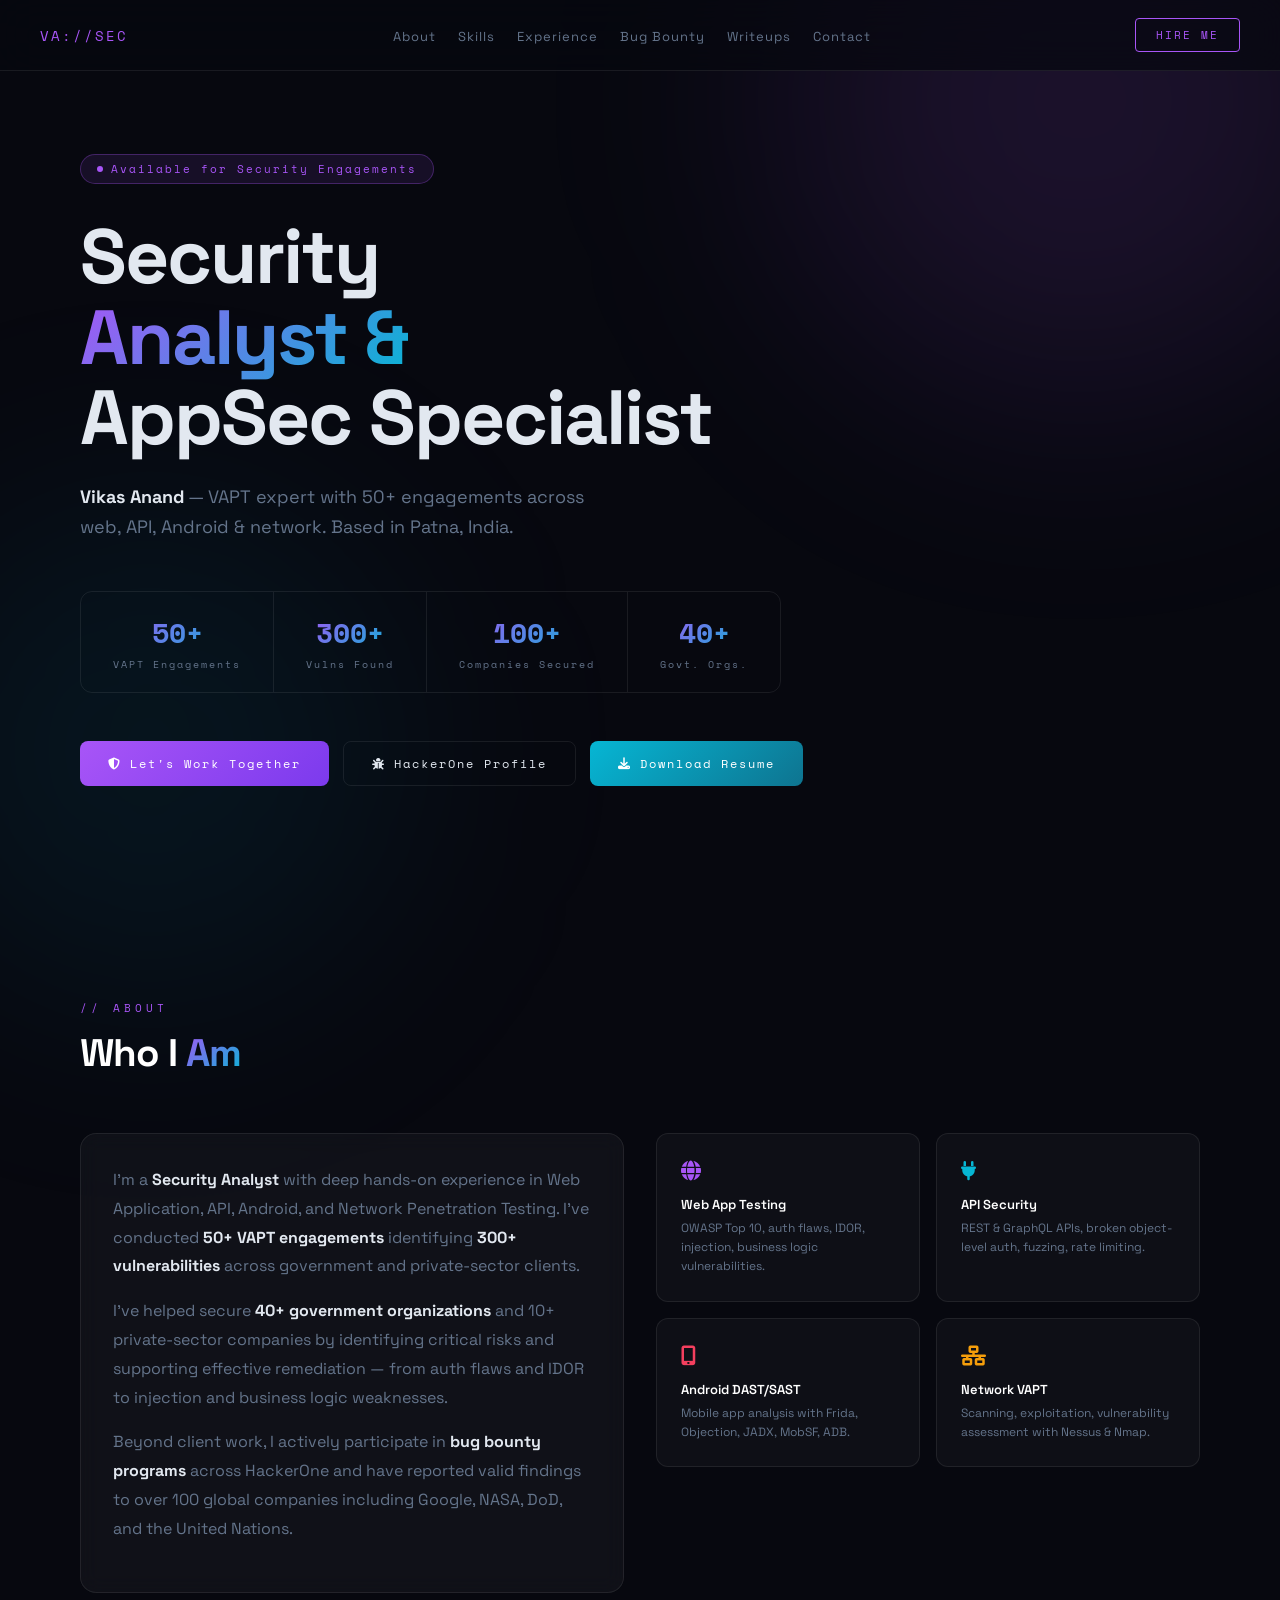
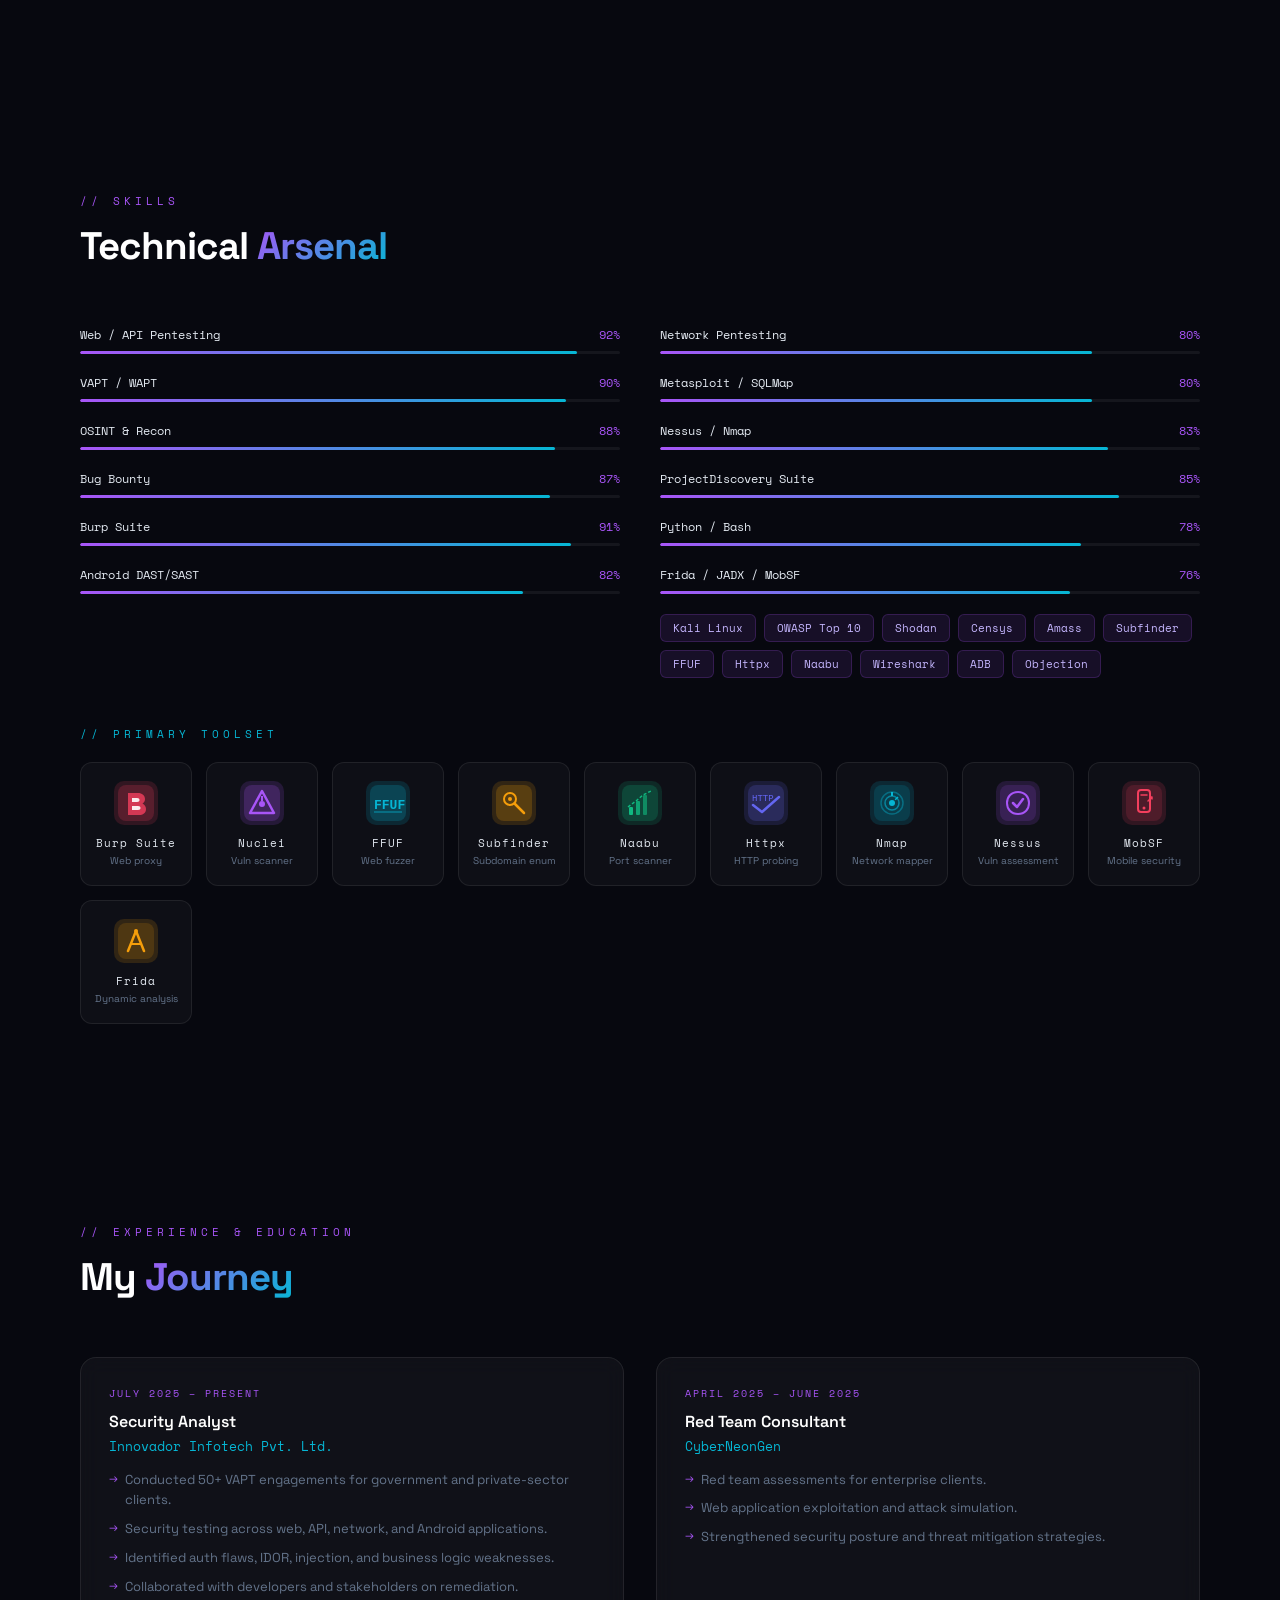
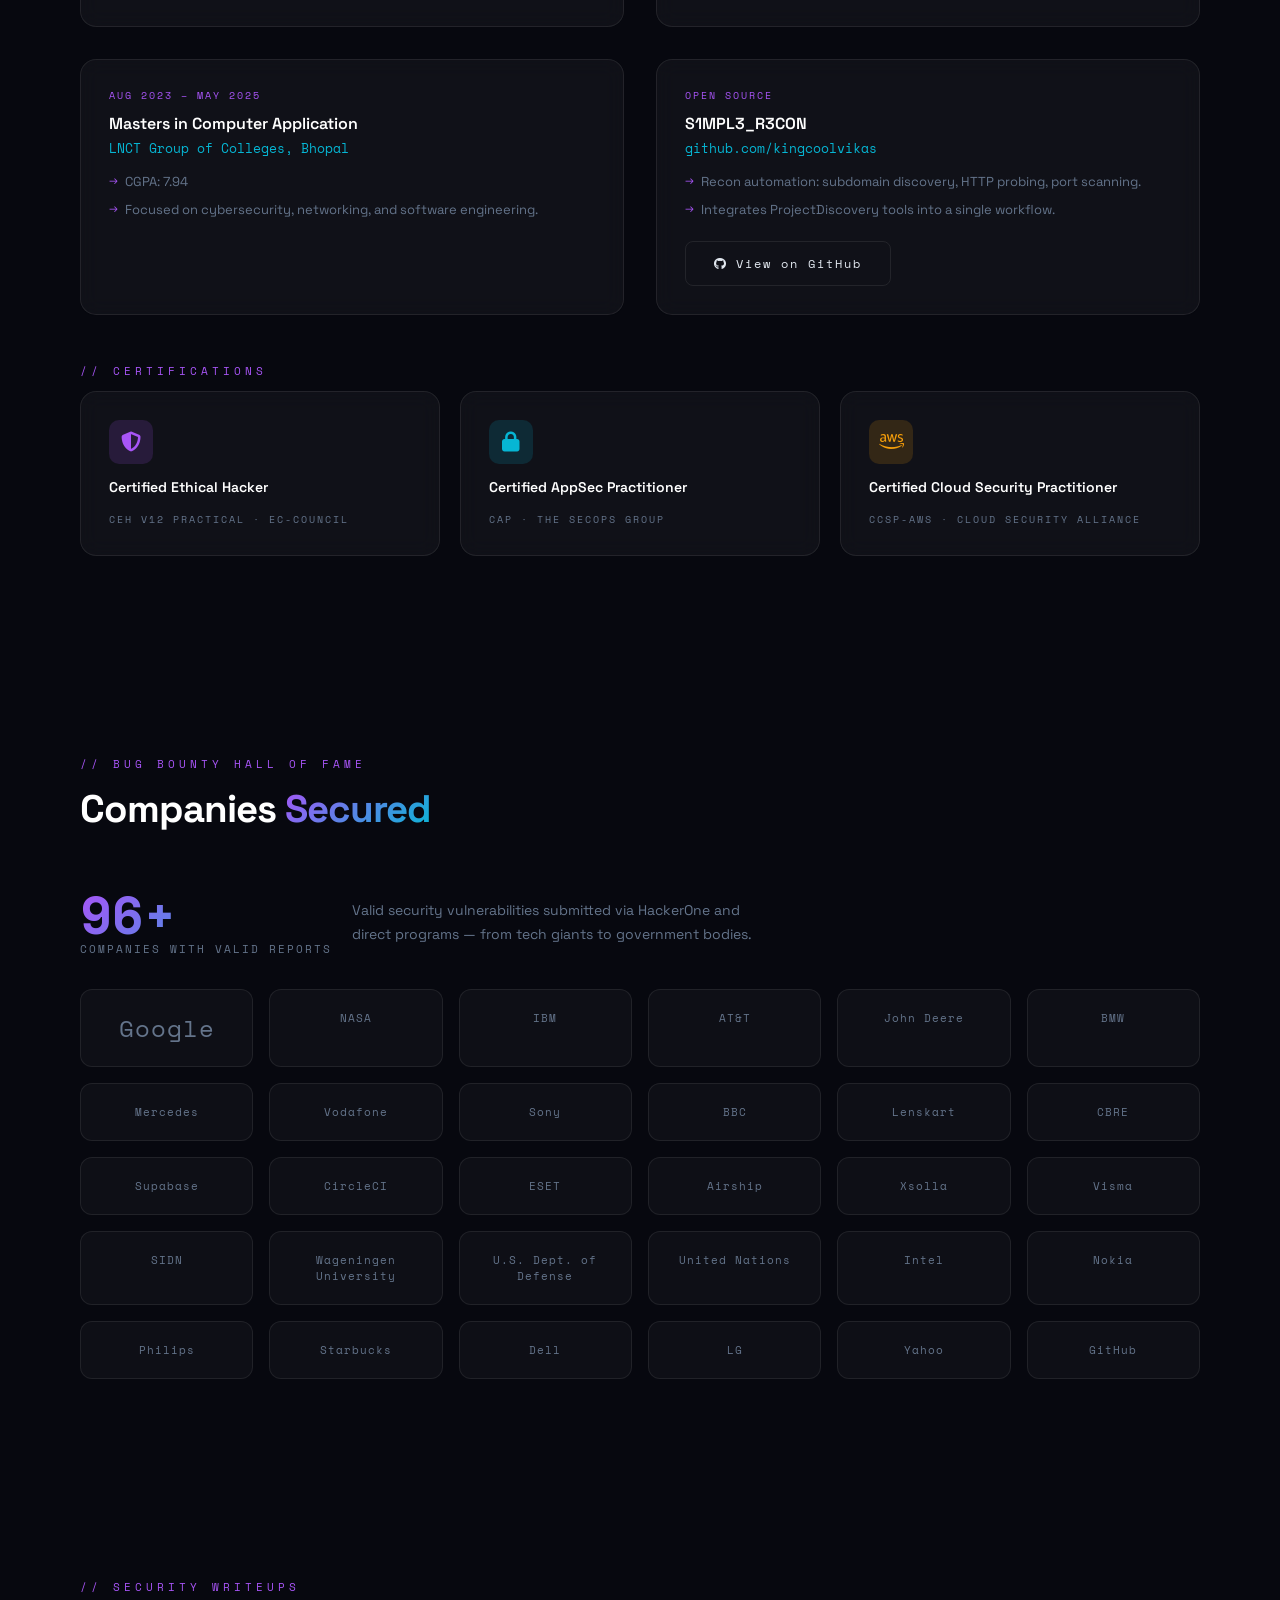
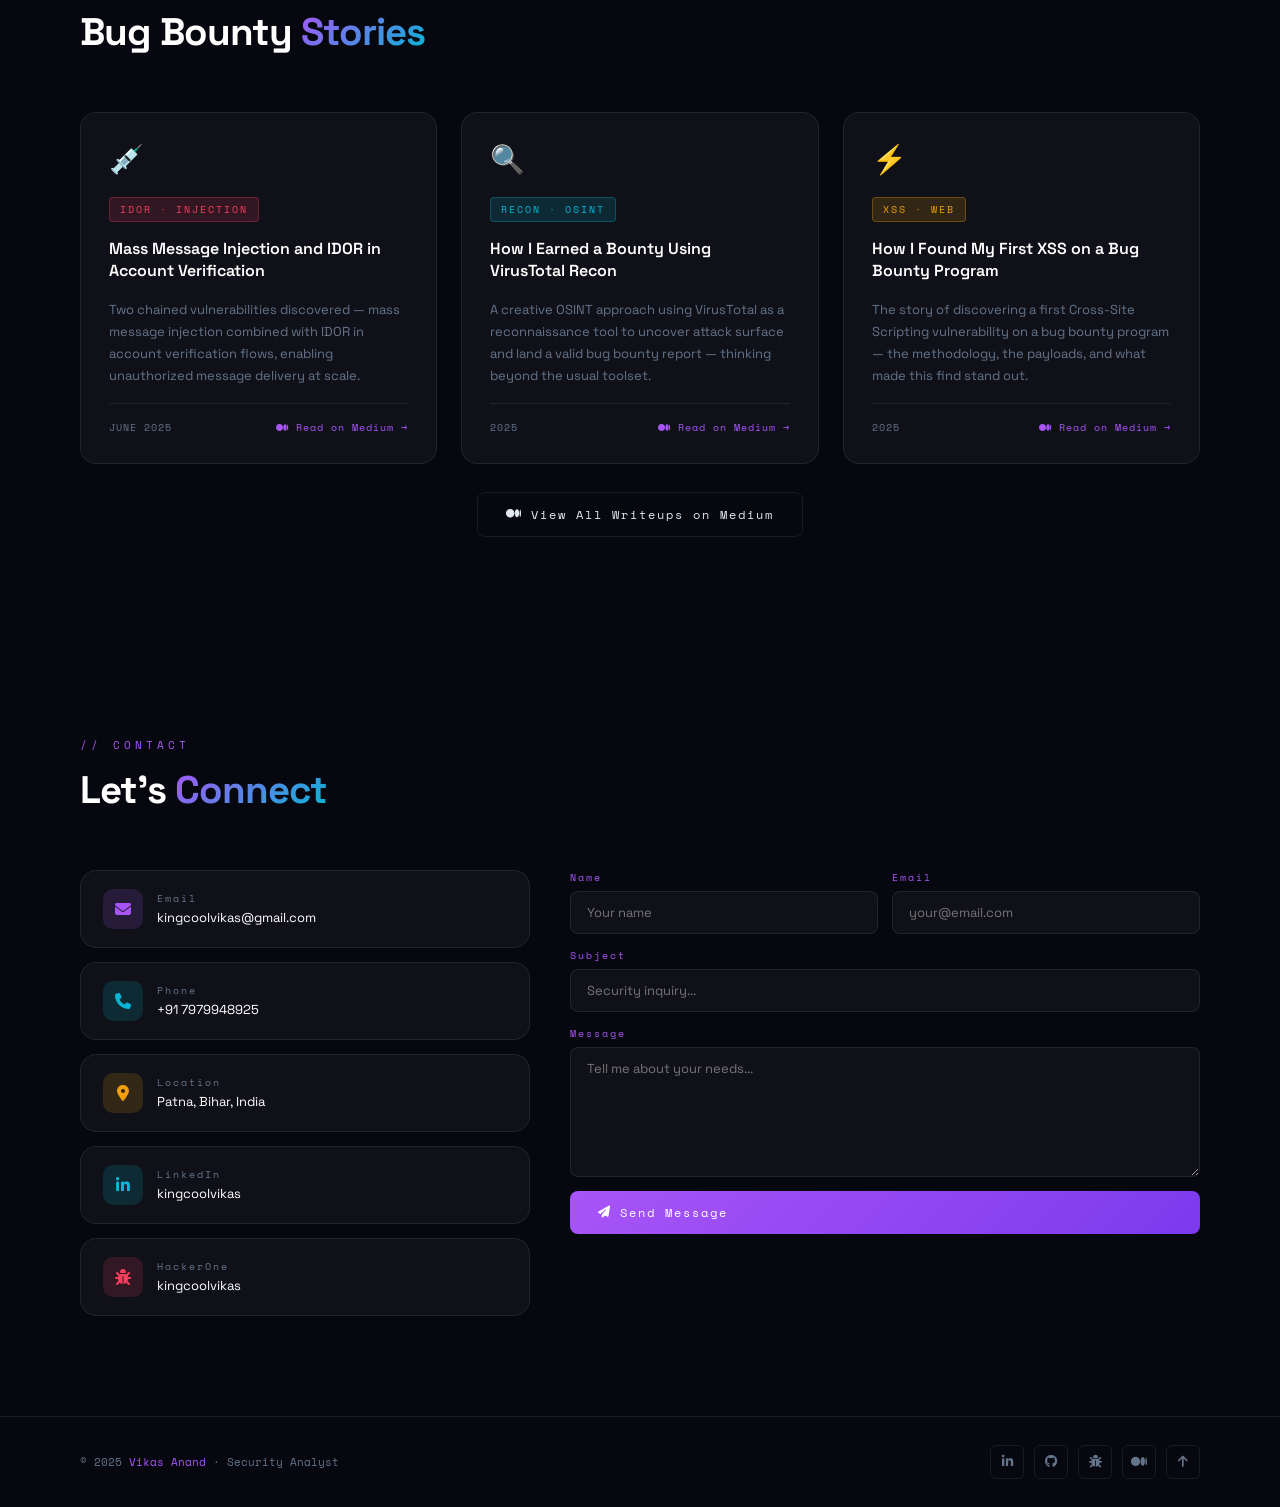
==== index.html @ a0166ea2 "Update index.html" ====
<!DOCTYPE html>
<html lang="en">
<head>
<meta charset="UTF-8"/>
<meta name="viewport" content="width=device-width, initial-scale=1.0"/>
<title>Vikas Anand | Security Analyst</title>
<link href="https://fonts.googleapis.com/css2?family=Space+Grotesk:wght@300;400;500;600;700&family=Space+Mono:wght@400;700&display=swap" rel="stylesheet"/>
<link rel="stylesheet" href="https://cdnjs.cloudflare.com/ajax/libs/font-awesome/6.5.0/css/all.min.css"/>
<style>
*,*::before,*::after{box-sizing:border-box;margin:0;padding:0}
html{scroll-behavior:smooth}
:root{
  --bg:#07080f;
  --card:rgba(255,255,255,0.04);
  --border:rgba(255,255,255,0.08);
  --accent:#a855f7;
  --accent2:#06b6d4;
  --red:#f43f5e;
  --text:#e2e8f0;
  --dim:#64748b;
  --sans:'Space Grotesk',sans-serif;
  --mono:'Space Mono',monospace;
}
body{background:var(--bg);color:var(--text);font-family:var(--sans);overflow-x:hidden}

/* BG ORBS */
.orb{position:fixed;border-radius:50%;filter:blur(120px);pointer-events:none;z-index:0}
.orb-1{width:600px;height:600px;background:rgba(168,85,247,0.12);top:-200px;right:-100px}
.orb-2{width:500px;height:500px;background:rgba(6,182,212,0.08);bottom:-100px;left:-100px}

/* NAVBAR */
nav{
  position:fixed;top:0;left:0;right:0;z-index:100;
  padding:18px 40px;
  display:flex;justify-content:space-between;align-items:center;
  backdrop-filter:blur(20px);
  background:rgba(7,8,15,0.7);
  border-bottom:1px solid var(--border);
}
.nav-logo{font-family:var(--mono);font-size:14px;color:var(--accent);letter-spacing:2px;text-decoration:none}
.nav-links{display:flex;gap:22px;list-style:none}
.nav-links a{font-size:13px;color:var(--dim);text-decoration:none;letter-spacing:1px;transition:color .2s}
.nav-links a:hover{color:var(--accent)}
.nav-cta{
  font-family:var(--mono);font-size:11px;letter-spacing:2px;
  padding:8px 20px;border:1px solid var(--accent);border-radius:4px;
  color:var(--accent);text-decoration:none;transition:all .2s;
}
.nav-cta:hover{background:var(--accent);color:#000}

/* HERO */
#home{
  min-height:100vh;display:flex;flex-direction:column;justify-content:center;
  padding:120px 80px 80px;position:relative;z-index:1;
}
.hero-badge{
  display:inline-flex;align-items:center;gap:8px;
  background:rgba(168,85,247,0.1);border:1px solid rgba(168,85,247,0.3);
  border-radius:100px;padding:6px 16px;
  font-family:var(--mono);font-size:11px;color:var(--accent);letter-spacing:2px;
  margin-bottom:32px;width:fit-content;
}
.hero-badge .dot{width:6px;height:6px;border-radius:50%;background:var(--accent);animation:pulse 2s infinite}
@keyframes pulse{0%,100%{opacity:1;transform:scale(1)}50%{opacity:.5;transform:scale(.8)}}
h1.hero-h1{
  font-size:clamp(42px,6vw,80px);font-weight:700;line-height:1.05;
  letter-spacing:-2px;margin-bottom:24px;
}
h1 .grad{background:linear-gradient(135deg,#a855f7,#06b6d4);-webkit-background-clip:text;-webkit-text-fill-color:transparent}
.hero-sub{font-size:18px;color:var(--dim);max-width:520px;line-height:1.7;margin-bottom:48px}
.hero-sub strong{color:var(--text)}

/* ANIMATED STATS */
.stat-row{display:flex;gap:0;margin-bottom:48px;border:1px solid var(--border);border-radius:12px;overflow:hidden;width:fit-content}
.stat-box{padding:20px 32px;border-right:1px solid var(--border);text-align:center}
.stat-box:last-child{border-right:none}
.stat-n{font-size:28px;font-weight:700;background:linear-gradient(135deg,#a855f7,#06b6d4);-webkit-background-clip:text;-webkit-text-fill-color:transparent;font-family:var(--mono)}
.stat-l{font-family:var(--mono);font-size:10px;color:var(--dim);letter-spacing:2px;margin-top:4px}

.btns{display:flex;gap:14px;flex-wrap:wrap}
.btn{padding:13px 28px;border-radius:8px;font-family:var(--mono);font-size:12px;letter-spacing:2px;text-decoration:none;transition:all .2s;display:inline-flex;align-items:center;gap:8px;cursor:pointer;border:none}
.btn-p{background:linear-gradient(135deg,#a855f7,#7c3aed);color:#fff}
.btn-p:hover{transform:translateY(-2px);box-shadow:0 12px 32px rgba(168,85,247,.4)}
.btn-o{background:transparent;color:var(--text);border:1px solid var(--border)}
.btn-o:hover{border-color:var(--accent);color:var(--accent)}
.btn-dl{background:linear-gradient(135deg,#06b6d4,#0e7490);color:#fff}
.btn-dl:hover{transform:translateY(-2px);box-shadow:0 12px 32px rgba(6,182,212,.4)}

/* SECTIONS */
section{padding:100px 80px;position:relative;z-index:1}
.s-label{font-family:var(--mono);font-size:11px;color:var(--accent);letter-spacing:4px;text-transform:uppercase;margin-bottom:12px}
h2.s-title{font-size:clamp(28px,3vw,44px);font-weight:700;letter-spacing:-1px;color:#fff;margin-bottom:56px}
h2 span{background:linear-gradient(135deg,#a855f7,#06b6d4);-webkit-background-clip:text;-webkit-text-fill-color:transparent}

/* GLASS CARD */
.glass{
  background:var(--card);
  border:1px solid var(--border);
  border-radius:16px;
  backdrop-filter:blur(10px);
  transition:border-color .2s, transform .2s;
}
.glass:hover{border-color:rgba(168,85,247,.4);transform:translateY(-2px)}

/* ABOUT */
.about-layout{display:grid;grid-template-columns:1fr 1fr;gap:32px;align-items:start}
.about-card{padding:32px}
.about-card p{color:var(--dim);line-height:1.8;margin-bottom:16px}
.about-card p strong{color:var(--text)}
.services{display:grid;grid-template-columns:1fr 1fr;gap:16px}
.svc{padding:24px;border-radius:12px;background:rgba(255,255,255,.03);border:1px solid var(--border);transition:all .2s}
.svc:hover{border-color:rgba(168,85,247,.4);background:rgba(168,85,247,.05)}
.svc-icon{font-size:20px;margin-bottom:12px}
.svc-icon .fa-globe{color:#a855f7}
.svc-icon .fa-plug{color:#06b6d4}
.svc-icon .fa-mobile-alt{color:#f43f5e}
.svc-icon .fa-network-wired{color:#f59e0b}
.svc h3{font-size:13px;font-weight:600;color:#fff;margin-bottom:6px}
.svc p{font-size:12px;color:var(--dim);line-height:1.6}

/* SKILLS */
.skills-grid{display:grid;grid-template-columns:1fr 1fr;gap:40px}
.skill-item{margin-bottom:20px}
.skill-top{display:flex;justify-content:space-between;margin-bottom:8px;font-family:var(--mono);font-size:12px}
.skill-top .n{color:var(--text)}
.skill-top .p{color:var(--accent)}
.track{height:3px;background:rgba(255,255,255,.06);border-radius:2px;overflow:hidden}
.fill{height:100%;background:linear-gradient(90deg,#a855f7,#06b6d4);border-radius:2px;width:0;transition:width 1.4s cubic-bezier(.4,0,.2,1)}
.chip-wrap{display:flex;flex-wrap:wrap;gap:8px;margin-top:8px}
.chip{font-family:var(--mono);font-size:11px;padding:5px 12px;border-radius:6px;background:rgba(168,85,247,.1);border:1px solid rgba(168,85,247,.2);color:#c4b5fd;transition:all .2s}
.chip:hover{background:rgba(168,85,247,.2);border-color:var(--accent)}

/* TOOL ICONS SECTION */
.tools-section{margin-top:48px}
.tools-label{font-family:var(--mono);font-size:11px;color:var(--accent2);letter-spacing:4px;text-transform:uppercase;margin-bottom:20px}
.tools-grid{display:grid;grid-template-columns:repeat(auto-fill,minmax(110px,1fr));gap:14px}
.tool-card{
  background:rgba(255,255,255,.03);
  border:1px solid var(--border);
  border-radius:12px;
  padding:18px 10px;
  text-align:center;
  transition:all .25s;
  cursor:default;
}
.tool-card:hover{border-color:var(--accent);background:rgba(168,85,247,.07);transform:translateY(-3px)}
.tool-icon{width:44px;height:44px;margin:0 auto 10px;display:flex;align-items:center;justify-content:center;border-radius:10px;font-size:22px}
.tool-icon img{width:36px;height:36px;object-fit:contain}
.tool-icon.burp{background:rgba(244,63,94,.15)}
.tool-icon.nuclei{background:rgba(168,85,247,.15)}
.tool-icon.ffuf{background:rgba(6,182,212,.15)}
.tool-icon.subfinder{background:rgba(245,158,11,.15)}
.tool-icon.naabu{background:rgba(16,185,129,.15)}
.tool-icon.httpx{background:rgba(99,102,241,.15)}
.tool-icon.nmap{background:rgba(6,182,212,.15)}
.tool-icon.nessus{background:rgba(168,85,247,.15)}
.tool-icon.mobsf{background:rgba(244,63,94,.15)}
.tool-icon.frida{background:rgba(245,158,11,.15)}
.tool-name{font-family:var(--mono);font-size:11px;color:var(--text);letter-spacing:1px}
.tool-desc{font-size:10px;color:var(--dim);margin-top:3px}

/* EXPERIENCE */
.exp-grid{display:grid;grid-template-columns:1fr 1fr;gap:32px}
.exp-card{padding:28px}
.exp-date{font-family:var(--mono);font-size:10px;color:var(--accent);letter-spacing:2px;margin-bottom:10px}
.exp-title{font-size:16px;font-weight:600;color:#fff;margin-bottom:4px}
.exp-org{font-size:13px;color:var(--accent2);font-family:var(--mono);margin-bottom:14px}
.exp-list{list-style:none;display:flex;flex-direction:column;gap:8px}
.exp-list li{font-size:13px;color:var(--dim);padding-left:16px;position:relative;line-height:1.6}
.exp-list li::before{content:'→';position:absolute;left:0;color:var(--accent);font-size:11px}

/* CERTS */
.cert-row{display:grid;grid-template-columns:repeat(3,1fr);gap:20px}
.cert-card{padding:28px;display:flex;flex-direction:column;gap:14px;align-items:flex-start}
.cert-badge{width:44px;height:44px;border-radius:10px;display:flex;align-items:center;justify-content:center;font-size:20px}
.cert-badge.p{background:rgba(168,85,247,.15);color:#a855f7}
.cert-badge.c{background:rgba(6,182,212,.15);color:#06b6d4}
.cert-badge.a{background:rgba(245,158,11,.15);color:#f59e0b}
.cert-name{font-size:14px;font-weight:600;color:#fff;line-height:1.4}
.cert-code{font-family:var(--mono);font-size:10px;color:var(--dim);letter-spacing:2px}

/* BOUNTY */
.bounty-header{display:flex;align-items:center;gap:20px;margin-bottom:32px;flex-wrap:wrap}
.bounty-count{font-size:52px;font-weight:700;background:linear-gradient(135deg,#a855f7,#06b6d4);-webkit-background-clip:text;-webkit-text-fill-color:transparent;line-height:1;font-family:var(--mono)}
.bounty-count-label{font-family:var(--mono);font-size:11px;color:var(--dim);letter-spacing:2px}

/* HALL OF FAME LOGOS */
.hall-logo-grid{
  display:grid;
  grid-template-columns:repeat(auto-fill,minmax(150px,1fr));
  gap:16px;
  margin-top:30px;
}
.logo-card{
  background:rgba(255,255,255,.03);
  border:1px solid var(--border);
  border-radius:12px;
  padding:20px 16px;
  text-align:center;
  transition:.25s;
  display:flex;
  flex-direction:column;
  align-items:center;
  gap:10px;
}
.logo-card:hover{border-color:rgba(168,85,247,.4);transform:translateY(-3px);background:rgba(168,85,247,.05)}
.logo-card img{
  width:100%;
  max-width:80px;
  height:44px;
  object-fit:contain;
  filter:brightness(0) invert(1);
  opacity:.7;
  transition:opacity .2s;
}
.logo-card:hover img{opacity:1}
.logo-card span{
  font-family:var(--mono);
  font-size:11px;
  color:var(--dim);
  letter-spacing:1px;
}
.logo-card:hover span{color:var(--text)}

/* WRITEUPS */
#writeups{padding:100px 80px}
.writeup-grid{display:grid;grid-template-columns:repeat(3,1fr);gap:24px}
.writeup-card{padding:28px;display:flex;flex-direction:column;gap:16px;border-radius:16px;text-decoration:none;transition:all .25s}
.writeup-card:hover{border-color:rgba(168,85,247,.5);transform:translateY(-4px);box-shadow:0 20px 50px rgba(168,85,247,.12)}
.writeup-tag{font-family:var(--mono);font-size:10px;letter-spacing:2px;padding:4px 10px;border-radius:4px;display:inline-block;width:fit-content}
.tag-idor{background:rgba(244,63,94,.15);color:#f43f5e;border:1px solid rgba(244,63,94,.3)}
.tag-recon{background:rgba(6,182,212,.15);color:#06b6d4;border:1px solid rgba(6,182,212,.3)}
.tag-xss{background:rgba(245,158,11,.15);color:#f59e0b;border:1px solid rgba(245,158,11,.3)}
.writeup-title{font-size:16px;font-weight:600;color:#fff;line-height:1.4}
.writeup-desc{font-size:13px;color:var(--dim);line-height:1.7}
.writeup-footer{display:flex;align-items:center;justify-content:space-between;margin-top:auto;padding-top:16px;border-top:1px solid var(--border)}
.writeup-date{font-family:var(--mono);font-size:10px;color:var(--dim);letter-spacing:1px}
.writeup-read{font-family:var(--mono);font-size:10px;color:var(--accent);letter-spacing:1px;display:flex;align-items:center;gap:6px}
.writeup-icon{font-size:28px;margin-bottom:4px}

/* CONTACT */
.contact-layout{display:grid;grid-template-columns:1fr 1.4fr;gap:40px}
.c-cards{display:flex;flex-direction:column;gap:14px}
.c-card{padding:18px 22px;display:flex;align-items:center;gap:14px}
.c-icon{width:40px;height:40px;border-radius:10px;display:flex;align-items:center;justify-content:center;font-size:16px;flex-shrink:0}
.c-icon.m{background:rgba(168,85,247,.15);color:#a855f7}
.c-icon.p{background:rgba(6,182,212,.15);color:#06b6d4}
.c-icon.l{background:rgba(6,182,212,.15);color:#06b6d4}
.c-icon.h{background:rgba(244,63,94,.15);color:#f43f5e}
.c-icon.loc{background:rgba(245,158,11,.15);color:#f59e0b}
.c-label{font-family:var(--mono);font-size:10px;color:var(--dim);letter-spacing:2px;margin-bottom:3px}
.c-val{font-size:13px;color:#fff}
.c-val a{color:#fff;text-decoration:none}
.c-val a:hover{color:var(--accent)}
.cform{display:flex;flex-direction:column;gap:14px}
.frow{display:grid;grid-template-columns:1fr 1fr;gap:14px}
.fg{display:flex;flex-direction:column;gap:6px}
.flbl{font-family:var(--mono);font-size:10px;color:var(--accent);letter-spacing:2px}
.fi,.fta{background:rgba(255,255,255,.04);border:1px solid var(--border);border-radius:8px;padding:12px 16px;color:var(--text);font-family:var(--sans);font-size:13px;outline:none;transition:border-color .2s}
.fi:focus,.fta:focus{border-color:var(--accent)}
.fta{min-height:130px;resize:vertical}

/* FOOTER */
footer{padding:28px 80px;border-top:1px solid var(--border);display:flex;justify-content:space-between;align-items:center;position:relative;z-index:1}
.fc{font-family:var(--mono);font-size:11px;color:var(--dim)}
.fc span{color:var(--accent)}
.ft{display:flex;gap:10px}
.ft a{width:34px;height:34px;border:1px solid var(--border);border-radius:6px;display:flex;align-items:center;justify-content:center;color:var(--dim);text-decoration:none;font-size:13px;transition:all .2s}
.ft a:hover{border-color:var(--accent);color:var(--accent)}

/* Counter animation */
@keyframes countUp{from{opacity:0;transform:translateY(10px)}to{opacity:1;transform:translateY(0)}}
.stat-n.counted{animation:countUp .4s ease}

@media(max-width:900px){
  nav{padding:14px 20px}
  .nav-links{display:none}
  section,#writeups{padding:70px 24px}
  #home{padding:100px 24px 60px}
  .about-layout,.skills-grid,.exp-grid,.cert-row,.contact-layout,.writeup-grid{grid-template-columns:1fr}
  .stat-row{flex-wrap:wrap}
  .stat-box{border-right:none;border-bottom:1px solid var(--border)}
  footer{padding:20px 24px;flex-direction:column;gap:12px;text-align:center}
  .hall-logo-grid{grid-template-columns:repeat(auto-fill,minmax(120px,1fr))}
  .tools-grid{grid-template-columns:repeat(auto-fill,minmax(90px,1fr))}
}
</style>
</head>
<body>
<div class="orb orb-1"></div>
<div class="orb orb-2"></div>

<nav>
  <a href="#home" class="nav-logo">VA://SEC</a>
  <ul class="nav-links">
    <li><a href="#about">About</a></li>
    <li><a href="#skills">Skills</a></li>
    <li><a href="#experience">Experience</a></li>
    <li><a href="#bounty">Bug Bounty</a></li>
    <li><a href="#writeups">Writeups</a></li>
    <li><a href="#contact">Contact</a></li>
  </ul>
  <a href="mailto:kingcoolvikas@gmail.com" class="nav-cta">HIRE ME</a>
</nav>

<!-- HERO -->
<section id="home">
  <div class="hero-badge"><span class="dot"></span> Available for Security Engagements</div>
  <h1 class="hero-h1">Security<br><span class="grad">Analyst &</span><br>AppSec Specialist</h1>
  <p class="hero-sub"><strong>Vikas Anand</strong> — VAPT expert with 50+ engagements across web, API, Android & network. Based in Patna, India.</p>
  <div class="stat-row">
    <div class="stat-box"><div class="stat-n" data-target="50" data-suffix="+">0</div><div class="stat-l">VAPT Engagements</div></div>
    <div class="stat-box"><div class="stat-n" data-target="300" data-suffix="+">0</div><div class="stat-l">Vulns Found</div></div>
    <div class="stat-box"><div class="stat-n" data-target="100" data-suffix="+">0</div><div class="stat-l">Companies Secured</div></div>
    <div class="stat-box"><div class="stat-n" data-target="40" data-suffix="+">0</div><div class="stat-l">Govt. Orgs.</div></div>
  </div>
  <div class="btns">
    <a href="#contact" class="btn btn-p"><i class="fas fa-shield-alt"></i> Let's Work Together</a>
    <a href="https://hackerone.com/kingcoolvikas" target="_blank" class="btn btn-o"><i class="fas fa-bug"></i> HackerOne Profile</a>
    <a href="#" onclick="downloadResume(event)" class="btn btn-dl"><i class="fas fa-download"></i> Download Resume</a>
  </div>
</section>

<!-- ABOUT -->
<section id="about">
  <div class="s-label">// About</div>
  <h2 class="s-title">Who I <span>Am</span></h2>
  <div class="about-layout">
    <div class="glass about-card">
      <p>I'm a <strong>Security Analyst</strong> with deep hands-on experience in Web Application, API, Android, and Network Penetration Testing. I've conducted <strong>50+ VAPT engagements</strong> identifying <strong>300+ vulnerabilities</strong> across government and private-sector clients.</p>
      <p>I've helped secure <strong>40+ government organizations</strong> and 10+ private-sector companies by identifying critical risks and supporting effective remediation — from auth flaws and IDOR to injection and business logic weaknesses.</p>
      <p>Beyond client work, I actively participate in <strong>bug bounty programs</strong> across HackerOne and have reported valid findings to over 100 global companies including Google, NASA, DoD, and the United Nations.</p>
    </div>
    <div class="services">
      <div class="svc"><div class="svc-icon"><i class="fas fa-globe"></i></div><h3>Web App Testing</h3><p>OWASP Top 10, auth flaws, IDOR, injection, business logic vulnerabilities.</p></div>
      <div class="svc"><div class="svc-icon"><i class="fas fa-plug"></i></div><h3>API Security</h3><p>REST & GraphQL APIs, broken object-level auth, fuzzing, rate limiting.</p></div>
      <div class="svc"><div class="svc-icon"><i class="fas fa-mobile-alt"></i></div><h3>Android DAST/SAST</h3><p>Mobile app analysis with Frida, Objection, JADX, MobSF, ADB.</p></div>
      <div class="svc"><div class="svc-icon"><i class="fas fa-network-wired"></i></div><h3>Network VAPT</h3><p>Scanning, exploitation, vulnerability assessment with Nessus & Nmap.</p></div>
    </div>
  </div>
</section>

<!-- SKILLS -->
<section id="skills">
  <div class="s-label">// Skills</div>
  <h2 class="s-title">Technical <span>Arsenal</span></h2>
  <div class="skills-grid">
    <div>
      <div class="skill-item"><div class="skill-top"><span class="n">Web / API Pentesting</span><span class="p">92%</span></div><div class="track"><div class="fill" data-w="92"></div></div></div>
      <div class="skill-item"><div class="skill-top"><span class="n">VAPT / WAPT</span><span class="p">90%</span></div><div class="track"><div class="fill" data-w="90"></div></div></div>
      <div class="skill-item"><div class="skill-top"><span class="n">OSINT & Recon</span><span class="p">88%</span></div><div class="track"><div class="fill" data-w="88"></div></div></div>
      <div class="skill-item"><div class="skill-top"><span class="n">Bug Bounty</span><span class="p">87%</span></div><div class="track"><div class="fill" data-w="87"></div></div></div>
      <div class="skill-item"><div class="skill-top"><span class="n">Burp Suite</span><span class="p">91%</span></div><div class="track"><div class="fill" data-w="91"></div></div></div>
      <div class="skill-item"><div class="skill-top"><span class="n">Android DAST/SAST</span><span class="p">82%</span></div><div class="track"><div class="fill" data-w="82"></div></div></div>
    </div>
    <div>
      <div class="skill-item"><div class="skill-top"><span class="n">Network Pentesting</span><span class="p">80%</span></div><div class="track"><div class="fill" data-w="80"></div></div></div>
      <div class="skill-item"><div class="skill-top"><span class="n">Metasploit / SQLMap</span><span class="p">80%</span></div><div class="track"><div class="fill" data-w="80"></div></div></div>
      <div class="skill-item"><div class="skill-top"><span class="n">Nessus / Nmap</span><span class="p">83%</span></div><div class="track"><div class="fill" data-w="83"></div></div></div>
      <div class="skill-item"><div class="skill-top"><span class="n">ProjectDiscovery Suite</span><span class="p">85%</span></div><div class="track"><div class="fill" data-w="85"></div></div></div>
      <div class="skill-item"><div class="skill-top"><span class="n">Python / Bash</span><span class="p">78%</span></div><div class="track"><div class="fill" data-w="78"></div></div></div>
      <div class="skill-item"><div class="skill-top"><span class="n">Frida / JADX / MobSF</span><span class="p">76%</span></div><div class="track"><div class="fill" data-w="76"></div></div></div>
      <div class="chip-wrap" style="margin-top:20px">
        <span class="chip">Kali Linux</span><span class="chip">OWASP Top 10</span><span class="chip">Shodan</span><span class="chip">Censys</span><span class="chip">Amass</span><span class="chip">Subfinder</span><span class="chip">FFUF</span><span class="chip">Httpx</span><span class="chip">Naabu</span><span class="chip">Wireshark</span><span class="chip">ADB</span><span class="chip">Objection</span>
      </div>
    </div>
  </div>

  <!-- TOOL ICONS -->
  <div class="tools-section">
    <div class="tools-label">// Primary Toolset</div>
    <div class="tools-grid">
      <div class="tool-card">
        <div class="tool-icon burp">
          <svg width="36" height="36" viewBox="0 0 36 36" fill="none">
            <rect width="36" height="36" rx="8" fill="rgba(244,63,94,0.2)"/>
            <path d="M10 8h10c4 0 7 2.5 7 6 0 2-1 3.5-2.5 4.5C26.5 19.5 28 21.5 28 24c0 4-3 6-7 6H10V8z" fill="#f43f5e" opacity=".8"/>
            <path d="M14 13h5c1.7 0 2.5.8 2.5 2s-.8 2-2.5 2H14v-4z" fill="#fff" opacity=".9"/>
            <path d="M14 21h6c1.7 0 2.5.8 2.5 2s-.8 2-2.5 2H14v-4z" fill="#fff" opacity=".9"/>
          </svg>
        </div>
        <div class="tool-name">Burp Suite</div>
        <div class="tool-desc">Web proxy</div>
      </div>
      <div class="tool-card">
        <div class="tool-icon nuclei">
          <svg width="36" height="36" viewBox="0 0 36 36" fill="none">
            <rect width="36" height="36" rx="8" fill="rgba(168,85,247,0.2)"/>
            <polygon points="18,6 30,28 6,28" fill="none" stroke="#a855f7" stroke-width="2.5" stroke-linejoin="round"/>
            <circle cx="18" cy="19" r="3" fill="#a855f7"/>
            <line x1="18" y1="11" x2="18" y2="16" stroke="#a855f7" stroke-width="2"/>
          </svg>
        </div>
        <div class="tool-name">Nuclei</div>
        <div class="tool-desc">Vuln scanner</div>
      </div>
      <div class="tool-card">
        <div class="tool-icon ffuf">
          <svg width="36" height="36" viewBox="0 0 36 36" fill="none">
            <rect width="36" height="36" rx="8" fill="rgba(6,182,212,0.2)"/>
            <text x="4" y="24" font-family="monospace" font-size="13" font-weight="bold" fill="#06b6d4">FFUF</text>
            <line x1="4" y1="27" x2="32" y2="27" stroke="#06b6d4" stroke-width="1.5" opacity=".5"/>
          </svg>
        </div>
        <div class="tool-name">FFUF</div>
        <div class="tool-desc">Web fuzzer</div>
      </div>
      <div class="tool-card">
        <div class="tool-icon subfinder">
          <svg width="36" height="36" viewBox="0 0 36 36" fill="none">
            <rect width="36" height="36" rx="8" fill="rgba(245,158,11,0.2)"/>
            <circle cx="14" cy="14" r="6" stroke="#f59e0b" stroke-width="2" fill="none"/>
            <line x1="18.5" y1="18.5" x2="28" y2="28" stroke="#f59e0b" stroke-width="2.5" stroke-linecap="round"/>
            <circle cx="14" cy="14" r="2" fill="#f59e0b"/>
          </svg>
        </div>
        <div class="tool-name">Subfinder</div>
        <div class="tool-desc">Subdomain enum</div>
      </div>
      <div class="tool-card">
        <div class="tool-icon naabu">
          <svg width="36" height="36" viewBox="0 0 36 36" fill="none">
            <rect width="36" height="36" rx="8" fill="rgba(16,185,129,0.2)"/>
            <rect x="7" y="22" width="4" height="8" rx="1" fill="#10b981"/>
            <rect x="14" y="16" width="4" height="14" rx="1" fill="#10b981" opacity=".8"/>
            <rect x="21" y="10" width="4" height="20" rx="1" fill="#10b981" opacity=".6"/>
            <path d="M6 22 L14 16 L21 10 L29 6" stroke="#10b981" stroke-width="1.5" fill="none" stroke-dasharray="3,2"/>
          </svg>
        </div>
        <div class="tool-name">Naabu</div>
        <div class="tool-desc">Port scanner</div>
      </div>
      <div class="tool-card">
        <div class="tool-icon httpx">
          <svg width="36" height="36" viewBox="0 0 36 36" fill="none">
            <rect width="36" height="36" rx="8" fill="rgba(99,102,241,0.2)"/>
            <path d="M6 18h24M18 6v24" stroke="none"/>
            <text x="4" y="16" font-family="monospace" font-size="9" fill="#6366f1">HTTP</text>
            <path d="M5 20 L14 27 L31 12" stroke="#6366f1" stroke-width="2.5" stroke-linecap="round" stroke-linejoin="round" fill="none"/>
          </svg>
        </div>
        <div class="tool-name">Httpx</div>
        <div class="tool-desc">HTTP probing</div>
      </div>
      <div class="tool-card">
        <div class="tool-icon nmap">
          <svg width="36" height="36" viewBox="0 0 36 36" fill="none">
            <rect width="36" height="36" rx="8" fill="rgba(6,182,212,0.15)"/>
            <circle cx="18" cy="18" r="11" stroke="#06b6d4" stroke-width="1.5" fill="none" opacity=".4"/>
            <circle cx="18" cy="18" r="7" stroke="#06b6d4" stroke-width="1.5" fill="none" opacity=".6"/>
            <circle cx="18" cy="18" r="3" fill="#06b6d4"/>
            <line x1="18" y1="7" x2="18" y2="11" stroke="#06b6d4" stroke-width="2"/>
            <line x1="24" y1="12" x2="21.2" y2="14.8" stroke="#06b6d4" stroke-width="1.5"/>
          </svg>
        </div>
        <div class="tool-name">Nmap</div>
        <div class="tool-desc">Network mapper</div>
      </div>
      <div class="tool-card">
        <div class="tool-icon nessus">
          <svg width="36" height="36" viewBox="0 0 36 36" fill="none">
            <rect width="36" height="36" rx="8" fill="rgba(168,85,247,0.15)"/>
            <path d="M18 7 C11 7 7 12 7 18 C7 24 11 29 18 29 C25 29 29 24 29 18 C29 12 25 7 18 7Z" fill="none" stroke="#a855f7" stroke-width="2"/>
            <path d="M13 18 L17 22 L23 14" stroke="#a855f7" stroke-width="2.5" stroke-linecap="round" stroke-linejoin="round" fill="none"/>
          </svg>
        </div>
        <div class="tool-name">Nessus</div>
        <div class="tool-desc">Vuln assessment</div>
      </div>
      <div class="tool-card">
        <div class="tool-icon mobsf">
          <svg width="36" height="36" viewBox="0 0 36 36" fill="none">
            <rect width="36" height="36" rx="8" fill="rgba(244,63,94,0.15)"/>
            <rect x="12" y="5" width="12" height="22" rx="3" stroke="#f43f5e" stroke-width="2" fill="none"/>
            <circle cx="18" cy="23" r="1.5" fill="#f43f5e"/>
            <path d="M15 10 L21 10" stroke="#f43f5e" stroke-width="1.5" stroke-linecap="round"/>
            <path d="M22 16 L26 12 M24 12 L26 12 L26 14" stroke="#f43f5e" stroke-width="1.5" stroke-linecap="round" stroke-linejoin="round"/>
          </svg>
        </div>
        <div class="tool-name">MobSF</div>
        <div class="tool-desc">Mobile security</div>
      </div>
      <div class="tool-card">
        <div class="tool-icon frida">
          <svg width="36" height="36" viewBox="0 0 36 36" fill="none">
            <rect width="36" height="36" rx="8" fill="rgba(245,158,11,0.15)"/>
            <path d="M10 28 L18 8 L26 28" stroke="#f59e0b" stroke-width="2.5" stroke-linecap="round" stroke-linejoin="round" fill="none"/>
            <line x1="13" y1="21" x2="23" y2="21" stroke="#f59e0b" stroke-width="2" stroke-linecap="round"/>
            <circle cx="18" cy="8" r="2" fill="#f59e0b"/>
          </svg>
        </div>
        <div class="tool-name">Frida</div>
        <div class="tool-desc">Dynamic analysis</div>
      </div>
    </div>
  </div>
</section>

<!-- EXPERIENCE -->
<section id="experience">
  <div class="s-label">// Experience & Education</div>
  <h2 class="s-title">My <span>Journey</span></h2>
  <div class="exp-grid">
    <div class="glass exp-card">
      <div class="exp-date">JULY 2025 – PRESENT</div>
      <div class="exp-title">Security Analyst</div>
      <div class="exp-org">Innovador Infotech Pvt. Ltd.</div>
      <ul class="exp-list">
        <li>Conducted 50+ VAPT engagements for government and private-sector clients.</li>
        <li>Security testing across web, API, network, and Android applications.</li>
        <li>Identified auth flaws, IDOR, injection, and business logic weaknesses.</li>
        <li>Collaborated with developers and stakeholders on remediation.</li>
      </ul>
    </div>
    <div class="glass exp-card">
      <div class="exp-date">APRIL 2025 – JUNE 2025</div>
      <div class="exp-title">Red Team Consultant</div>
      <div class="exp-org">CyberNeonGen</div>
      <ul class="exp-list">
        <li>Red team assessments for enterprise clients.</li>
        <li>Web application exploitation and attack simulation.</li>
        <li>Strengthened security posture and threat mitigation strategies.</li>
      </ul>
    </div>
    <div class="glass exp-card">
      <div class="exp-date">AUG 2023 – MAY 2025</div>
      <div class="exp-title">Masters in Computer Application</div>
      <div class="exp-org">LNCT Group of Colleges, Bhopal</div>
      <ul class="exp-list">
        <li>CGPA: 7.94</li>
        <li>Focused on cybersecurity, networking, and software engineering.</li>
      </ul>
    </div>
    <div class="glass exp-card" style="display:flex;flex-direction:column;justify-content:space-between">
      <div>
        <div class="exp-date">OPEN SOURCE</div>
        <div class="exp-title">S1MPL3_R3CON</div>
        <div class="exp-org">github.com/kingcoolvikas</div>
        <ul class="exp-list" style="margin-top:10px">
          <li>Recon automation: subdomain discovery, HTTP probing, port scanning.</li>
          <li>Integrates ProjectDiscovery tools into a single workflow.</li>
        </ul>
      </div>
      <a href="https://github.com/kingcoolvikas/S1MPL3_R3CON" target="_blank" class="btn btn-o" style="margin-top:20px;width:fit-content"><i class="fab fa-github"></i> View on GitHub</a>
    </div>
  </div>

  <!-- CERTS -->
  <div style="margin-top:48px">
    <div class="s-label" style="margin-bottom:12px">// Certifications</div>
    <div class="cert-row">
      <div class="glass cert-card">
        <div class="cert-badge p"><i class="fas fa-shield-alt"></i></div>
        <div class="cert-name">Certified Ethical Hacker</div>
        <div class="cert-code">CEH V12 PRACTICAL · EC-COUNCIL</div>
      </div>
      <div class="glass cert-card">
        <div class="cert-badge c"><i class="fas fa-lock"></i></div>
        <div class="cert-name">Certified AppSec Practitioner</div>
        <div class="cert-code">CAP · THE SECOPS GROUP</div>
      </div>
      <div class="glass cert-card">
        <div class="cert-badge a"><i class="fab fa-aws"></i></div>
        <div class="cert-name">Certified Cloud Security Practitioner</div>
        <div class="cert-code">CCSP-AWS · CLOUD SECURITY ALLIANCE</div>
      </div>
    </div>
  </div>
</section>

<!-- BUG BOUNTY -->
<section id="bounty">
  <div class="s-label">// Bug Bounty Hall of Fame</div>
  <h2 class="s-title">Companies <span>Secured</span></h2>
  <div class="bounty-header">
    <div><div class="bounty-count" data-target="100" data-suffix="+">0</div><div class="bounty-count-label">COMPANIES WITH VALID REPORTS</div></div>
    <p style="color:var(--dim);font-size:14px;max-width:400px;line-height:1.7">Valid security vulnerabilities submitted via HackerOne and direct programs — from tech giants to government bodies.</p>
  </div>
  <div class="hall-logo-grid">
    <div class="logo-card"><img src="https://logo.clearbit.com/google.com" alt="Google" onerror="this.style.display='none';this.nextElementSibling.style.fontSize='24px'"><span>Google</span></div>
    <div class="logo-card"><img src="https://logo.clearbit.com/nasa.gov" alt="NASA" onerror="this.style.display='none'"><span>NASA</span></div>
    <div class="logo-card"><img src="https://logo.clearbit.com/ibm.com" alt="IBM" onerror="this.style.display='none'"><span>IBM</span></div>
    <div class="logo-card"><img src="https://logo.clearbit.com/att.com" alt="AT&T" onerror="this.style.display='none'"><span>AT&amp;T</span></div>
    <div class="logo-card"><img src="https://logo.clearbit.com/deere.com" alt="John Deere" onerror="this.style.display='none'"><span>John Deere</span></div>
    <div class="logo-card"><img src="https://logo.clearbit.com/bmw.com" alt="BMW" onerror="this.style.display='none'"><span>BMW</span></div>
    <div class="logo-card"><img src="https://logo.clearbit.com/mercedes-benz.com" alt="Mercedes" onerror="this.style.display='none'"><span>Mercedes</span></div>
    <div class="logo-card"><img src="https://logo.clearbit.com/vodafone.com" alt="Vodafone" onerror="this.style.display='none'"><span>Vodafone</span></div>
    <div class="logo-card"><img src="https://logo.clearbit.com/sony.com" alt="Sony" onerror="this.style.display='none'"><span>Sony</span></div>
    <div class="logo-card"><img src="https://logo.clearbit.com/bbc.com" alt="BBC" onerror="this.style.display='none'"><span>BBC</span></div>
    <div class="logo-card"><img src="https://logo.clearbit.com/lenskart.com" alt="Lenskart" onerror="this.style.display='none'"><span>Lenskart</span></div>
    <div class="logo-card"><img src="https://logo.clearbit.com/cbre.com" alt="CBRE" onerror="this.style.display='none'"><span>CBRE</span></div>
    <div class="logo-card"><img src="https://logo.clearbit.com/supabase.com" alt="Supabase" onerror="this.style.display='none'"><span>Supabase</span></div>
    <div class="logo-card"><img src="https://logo.clearbit.com/circleci.com" alt="CircleCI" onerror="this.style.display='none'"><span>CircleCI</span></div>
    <div class="logo-card"><img src="https://logo.clearbit.com/eset.com" alt="ESET" onerror="this.style.display='none'"><span>ESET</span></div>
    <div class="logo-card"><img src="https://logo.clearbit.com/airship.com" alt="Airship" onerror="this.style.display='none'"><span>Airship</span></div>
    <div class="logo-card"><img src="https://logo.clearbit.com/xsolla.com" alt="Xsolla" onerror="this.style.display='none'"><span>Xsolla</span></div>
    <div class="logo-card"><img src="https://logo.clearbit.com/visma.com" alt="Visma" onerror="this.style.display='none'"><span>Visma</span></div>
    <div class="logo-card"><img src="https://logo.clearbit.com/sidn.nl" alt="SIDN" onerror="this.style.display='none'"><span>SIDN</span></div>
    <div class="logo-card"><img src="https://logo.clearbit.com/wur.nl" alt="WUR" onerror="this.style.display='none'"><span>Wageningen University</span></div>
    <div class="logo-card"><img src="https://logo.clearbit.com/defense.gov" alt="DoD" onerror="this.style.display='none'"><span>U.S. Dept. of Defense</span></div>
    <div class="logo-card"><img src="https://logo.clearbit.com/un.org" alt="United Nations" onerror="this.style.display='none'"><span>United Nations</span></div>
    <div class="logo-card"><img src="https://logo.clearbit.com/intel.com" alt="Intel" onerror="this.style.display='none'"><span>Intel</span></div>
    <div class="logo-card"><img src="https://logo.clearbit.com/nokia.com" alt="Nokia" onerror="this.style.display='none'"><span>Nokia</span></div>
    <div class="logo-card"><img src="https://logo.clearbit.com/philips.com" alt="Philips" onerror="this.style.display='none'"><span>Philips</span></div>
    <div class="logo-card"><img src="https://logo.clearbit.com/starbucks.com" alt="Starbucks" onerror="this.style.display='none'"><span>Starbucks</span></div>
    <div class="logo-card"><img src="https://logo.clearbit.com/dell.com" alt="Dell" onerror="this.style.display='none'"><span>Dell</span></div>
    <div class="logo-card"><img src="https://logo.clearbit.com/lg.com" alt="LG" onerror="this.style.display='none'"><span>LG</span></div>
    <div class="logo-card"><img src="https://logo.clearbit.com/yahoo.com" alt="Yahoo" onerror="this.style.display='none'"><span>Yahoo</span></div>
    <div class="logo-card"><img src="https://logo.clearbit.com/github.com" alt="GitHub" onerror="this.style.display='none'"><span>GitHub</span></div>
  </div>
</section>

<!-- SECURITY WRITEUPS -->
<section id="writeups">
  <div class="s-label">// Security Writeups</div>
  <h2 class="s-title">Bug Bounty <span>Stories</span></h2>
  <div class="writeup-grid">

    <a href="https://kingcoolvikas.medium.com/mass-message-injection-and-idor-in-account-verification-c599b729321d" target="_blank" class="glass writeup-card">
      <div class="writeup-icon">💉</div>
      <span class="writeup-tag tag-idor">IDOR · INJECTION</span>
      <div class="writeup-title">Mass Message Injection and IDOR in Account Verification</div>
      <div class="writeup-desc">Two chained vulnerabilities discovered — mass message injection combined with IDOR in account verification flows, enabling unauthorized message delivery at scale.</div>
      <div class="writeup-footer">
        <span class="writeup-date">JUNE 2025</span>
        <span class="writeup-read"><i class="fab fa-medium"></i> Read on Medium →</span>
      </div>
    </a>

    <a href="https://kingcoolvikas.medium.com/how-i-earned-a-bounty-using-virustotal-recon-93024ee964ed" target="_blank" class="glass writeup-card">
      <div class="writeup-icon">🔍</div>
      <span class="writeup-tag tag-recon">RECON · OSINT</span>
      <div class="writeup-title">How I Earned a Bounty Using VirusTotal Recon</div>
      <div class="writeup-desc">A creative OSINT approach using VirusTotal as a reconnaissance tool to uncover attack surface and land a valid bug bounty report — thinking beyond the usual toolset.</div>
      <div class="writeup-footer">
        <span class="writeup-date">2025</span>
        <span class="writeup-read"><i class="fab fa-medium"></i> Read on Medium →</span>
      </div>
    </a>

    <a href="https://kingcoolvikas.medium.com/how-i-found-my-first-xss-on-a-bug-bounty-program-c41107617ce1" target="_blank" class="glass writeup-card">
      <div class="writeup-icon">⚡</div>
      <span class="writeup-tag tag-xss">XSS · WEB</span>
      <div class="writeup-title">How I Found My First XSS on a Bug Bounty Program</div>
      <div class="writeup-desc">The story of discovering a first Cross-Site Scripting vulnerability on a bug bounty program — the methodology, the payloads, and what made this find stand out.</div>
      <div class="writeup-footer">
        <span class="writeup-date">2025</span>
        <span class="writeup-read"><i class="fab fa-medium"></i> Read on Medium →</span>
      </div>
    </a>

  </div>
  <div style="margin-top:28px;text-align:center">
    <a href="https://kingcoolvikas.medium.com" target="_blank" class="btn btn-o"><i class="fab fa-medium"></i> View All Writeups on Medium</a>
  </div>
</section>

<!-- CONTACT -->
<section id="contact">
  <div class="s-label">// Contact</div>
  <h2 class="s-title">Let's <span>Connect</span></h2>
  <div class="contact-layout">
    <div class="c-cards">
      <div class="glass c-card"><div class="c-icon m"><i class="fas fa-envelope"></i></div><div><div class="c-label">Email</div><div class="c-val"><a href="mailto:kingcoolvikas@gmail.com">kingcoolvikas@gmail.com</a></div></div></div>
      <div class="glass c-card"><div class="c-icon p"><i class="fas fa-phone"></i></div><div><div class="c-label">Phone</div><div class="c-val">+91 7979948925</div></div></div>
      <div class="glass c-card"><div class="c-icon loc"><i class="fas fa-map-marker-alt"></i></div><div><div class="c-label">Location</div><div class="c-val">Patna, Bihar, India</div></div></div>
      <div class="glass c-card"><div class="c-icon l"><i class="fab fa-linkedin-in"></i></div><div><div class="c-label">LinkedIn</div><div class="c-val"><a href="https://linkedin.com/in/kingcoolvikas" target="_blank">kingcoolvikas</a></div></div></div>
      <div class="glass c-card"><div class="c-icon h"><i class="fas fa-bug"></i></div><div><div class="c-label">HackerOne</div><div class="c-val"><a href="https://hackerone.com/kingcoolvikas" target="_blank">kingcoolvikas</a></div></div></div>
    </div>
    <form class="cform" id="contactForm">
      <div class="frow"><div class="fg"><label class="flbl">Name</label><input class="fi" placeholder="Your name" required/></div><div class="fg"><label class="flbl">Email</label><input class="fi" type="email" placeholder="your@email.com" required/></div></div>
      <div class="fg"><label class="flbl">Subject</label><input class="fi" placeholder="Security inquiry..."/></div>
      <div class="fg"><label class="flbl">Message</label><textarea class="fta" placeholder="Tell me about your needs..."></textarea></div>
      <button type="submit" class="btn btn-p"><i class="fas fa-paper-plane"></i> Send Message</button>
      <p id="fm" style="display:none;font-family:var(--mono);font-size:11px;color:#a855f7;margin-top:6px">✓ Message sent!</p>
    </form>
  </div>
</section>

<footer>
  <div class="fc">© 2025 <span>Vikas Anand</span> · Security Analyst</div>
  <div class="ft">
    <a href="https://linkedin.com/in/kingcoolvikas" target="_blank" title="LinkedIn"><i class="fab fa-linkedin-in"></i></a>
    <a href="https://github.com/kingcoolvikas" target="_blank" title="GitHub"><i class="fab fa-github"></i></a>
    <a href="https://hackerone.com/kingcoolvikas" target="_blank" title="HackerOne"><i class="fas fa-bug"></i></a>
    <a href="https://kingcoolvikas.medium.com" target="_blank" title="Medium"><i class="fab fa-medium"></i></a>
    <a href="#home" title="Back to Top"><i class="fas fa-arrow-up"></i></a>
  </div>
</footer>

<script>
// ─── ANIMATED COUNTER ───────────────────────────────────────────────
function animateCounter(el) {
  const target = parseInt(el.dataset.target);
  const suffix = el.dataset.suffix || '';
  const duration = 1800;
  const start = performance.now();
  el.classList.add('counted');
  function tick(now) {
    const elapsed = now - start;
    const progress = Math.min(elapsed / duration, 1);
    const ease = 1 - Math.pow(1 - progress, 3);
    const current = Math.floor(ease * target);
    el.textContent = current + suffix;
    if (progress < 1) requestAnimationFrame(tick);
    else el.textContent = target + suffix;
  }
  requestAnimationFrame(tick);
}

// ─── INTERSECTION OBSERVER ───────────────────────────────────────────
const countersDone = new Set();
const obs = new IntersectionObserver(entries => {
  entries.forEach(e => {
    if (e.isIntersecting) {
      // Skill bars
      e.target.querySelectorAll('.fill').forEach(b => b.style.width = b.dataset.w + '%');
      // Counters
      e.target.querySelectorAll('[data-target]').forEach(el => {
        if (!countersDone.has(el)) {
          countersDone.add(el);
          animateCounter(el);
        }
      });
    }
  });
}, { threshold: 0.1 });
document.querySelectorAll('section').forEach(s => obs.observe(s));

// ─── CONTACT FORM ────────────────────────────────────────────────────
document.getElementById('contactForm').onsubmit = e => {
  e.preventDefault();
  document.getElementById('fm').style.display = 'block';
  e.target.reset();
};

// ─── RESUME DOWNLOAD ─────────────────────────────────────────────────
function downloadResume(e) {
  e.preventDefault();
  // Generate a simple printable resume page and trigger download
  const resumeHTML = `<!DOCTYPE html>
<html>
<head>
<meta charset="UTF-8">
<title>Vikas Anand - Security Analyst Resume</title>
<style>
  body{font-family:'Segoe UI',Arial,sans-serif;max-width:800px;margin:40px auto;padding:0 30px;color:#1a1a2e;line-height:1.6}
  h1{color:#7c3aed;font-size:28px;margin-bottom:4px}
  .subtitle{color:#a855f7;font-size:14px;letter-spacing:2px;text-transform:uppercase;margin-bottom:20px}
  .contact-bar{display:flex;flex-wrap:wrap;gap:16px;font-size:12px;color:#555;margin-bottom:28px;padding-bottom:16px;border-bottom:2px solid #a855f7}
  h2{font-size:14px;text-transform:uppercase;letter-spacing:2px;color:#7c3aed;border-bottom:1px solid #e5e7eb;padding-bottom:6px;margin:24px 0 12px}
  .stats{display:flex;gap:30px;margin-bottom:20px}
  .stat span{display:block;font-size:22px;font-weight:700;color:#7c3aed}
  .stat small{font-size:11px;text-transform:uppercase;color:#888}
  .job{margin-bottom:18px}
  .job-title{font-weight:700;font-size:15px}
  .job-meta{font-size:12px;color:#888;margin-bottom:6px}
  ul{padding-left:18px;margin:6px 0} li{font-size:13px;margin-bottom:3px;color:#333}
  .skills-wrap{display:flex;flex-wrap:wrap;gap:8px}
  .skill-tag{background:#f3e8ff;color:#7c3aed;border-radius:4px;padding:3px 10px;font-size:12px}
  .certs{display:flex;flex-direction:column;gap:8px}
  .cert{font-size:13px} .cert strong{color:#1a1a2e}
  @media print{body{margin:20px;padding:0 20px}}
</style>
</head>
<body>
<h1>Vikas Anand</h1>
<div class="subtitle">Security Analyst & AppSec Specialist</div>
<div class="contact-bar">
  <span>📧 kingcoolvikas@gmail.com</span>
  <span>📱 +91 7979948925</span>
  <span>📍 Patna, Bihar, India</span>
  <span>🔗 linkedin.com/in/kingcoolvikas</span>
  <span>🐛 hackerone.com/kingcoolvikas</span>
  <span>💻 github.com/kingcoolvikas</span>
</div>
<div class="stats">
  <div class="stat"><span>50+</span><small>VAPT Engagements</small></div>
  <div class="stat"><span>300+</span><small>Vulnerabilities Found</small></div>
  <div class="stat"><span>100+</span><small>Companies Secured</small></div>
  <div class="stat"><span>40+</span><small>Govt. Orgs.</small></div>
</div>
<h2>Professional Experience</h2>
<div class="job">
  <div class="job-title">Security Analyst — Innovador Infotech Pvt. Ltd.</div>
  <div class="job-meta">July 2025 – Present</div>
  <ul>
    <li>Conducted 50+ VAPT engagements for government and private-sector clients</li>
    <li>Security testing across web, API, network, and Android applications</li>
    <li>Identified auth flaws, IDOR, injection, and business logic weaknesses</li>
    <li>Collaborated with developers and stakeholders on remediation</li>
  </ul>
</div>
<div class="job">
  <div class="job-title">Red Team Consultant — CyberNeonGen</div>
  <div class="job-meta">April 2025 – June 2025</div>
  <ul>
    <li>Red team assessments for enterprise clients</li>
    <li>Web application exploitation and attack simulation</li>
    <li>Strengthened security posture and threat mitigation strategies</li>
  </ul>
</div>
<h2>Education</h2>
<div class="job">
  <div class="job-title">Masters in Computer Application (MCA)</div>
  <div class="job-meta">LNCT Group of Colleges, Bhopal · Aug 2023 – May 2025 · CGPA: 7.94</div>
</div>
<h2>Certifications</h2>
<div class="certs">
  <div class="cert"><strong>CEH V12 Practical</strong> — Certified Ethical Hacker · EC-Council</div>
  <div class="cert"><strong>CAP</strong> — Certified AppSec Practitioner · The SecOps Group</div>
  <div class="cert"><strong>CCSP-AWS</strong> — Certified Cloud Security Practitioner · Cloud Security Alliance</div>
</div>
<h2>Technical Skills</h2>
<div class="skills-wrap">
  <span class="skill-tag">Web/API Pentesting</span><span class="skill-tag">VAPT/WAPT</span><span class="skill-tag">OSINT & Recon</span>
  <span class="skill-tag">Burp Suite</span><span class="skill-tag">Nuclei</span><span class="skill-tag">FFUF</span><span class="skill-tag">Subfinder</span>
  <span class="skill-tag">Naabu</span><span class="skill-tag">Httpx</span><span class="skill-tag">Nmap</span><span class="skill-tag">Nessus</span>
  <span class="skill-tag">MobSF</span><span class="skill-tag">Frida</span><span class="skill-tag">JADX</span><span class="skill-tag">Metasploit</span>
  <span class="skill-tag">SQLMap</span><span class="skill-tag">Android DAST/SAST</span><span class="skill-tag">Python</span><span class="skill-tag">Bash</span>
  <span class="skill-tag">Kali Linux</span><span class="skill-tag">OWASP Top 10</span><span class="skill-tag">Shodan</span><span class="skill-tag">Wireshark</span>
</div>
<h2>Bug Bounty Highlights</h2>
<ul>
  <li>100+ companies with valid vulnerability reports via HackerOne and direct programs</li>
  <li>Notable programs: Google, NASA, U.S. Dept. of Defense, United Nations, IBM, AT&T, BMW, Mercedes, Sony, Vodafone, BBC and 90+ more</li>
</ul>
<h2>Open Source</h2>
<ul>
  <li><strong>S1MPL3_R3CON</strong> (github.com/kingcoolvikas) — Recon automation integrating ProjectDiscovery tools for subdomain discovery, HTTP probing, and port scanning</li>
</ul>
</body>
</html>`;
  const blob = new Blob([resumeHTML], { type: 'text/html' });
  const url = URL.createObjectURL(blob);
  const a = document.createElement('a');
  a.href = url;
  a.download = 'Vikas_Anand_Security_Analyst_Resume.html';
  a.click();
  URL.revokeObjectURL(url);
}
</script>
</body>
</html>
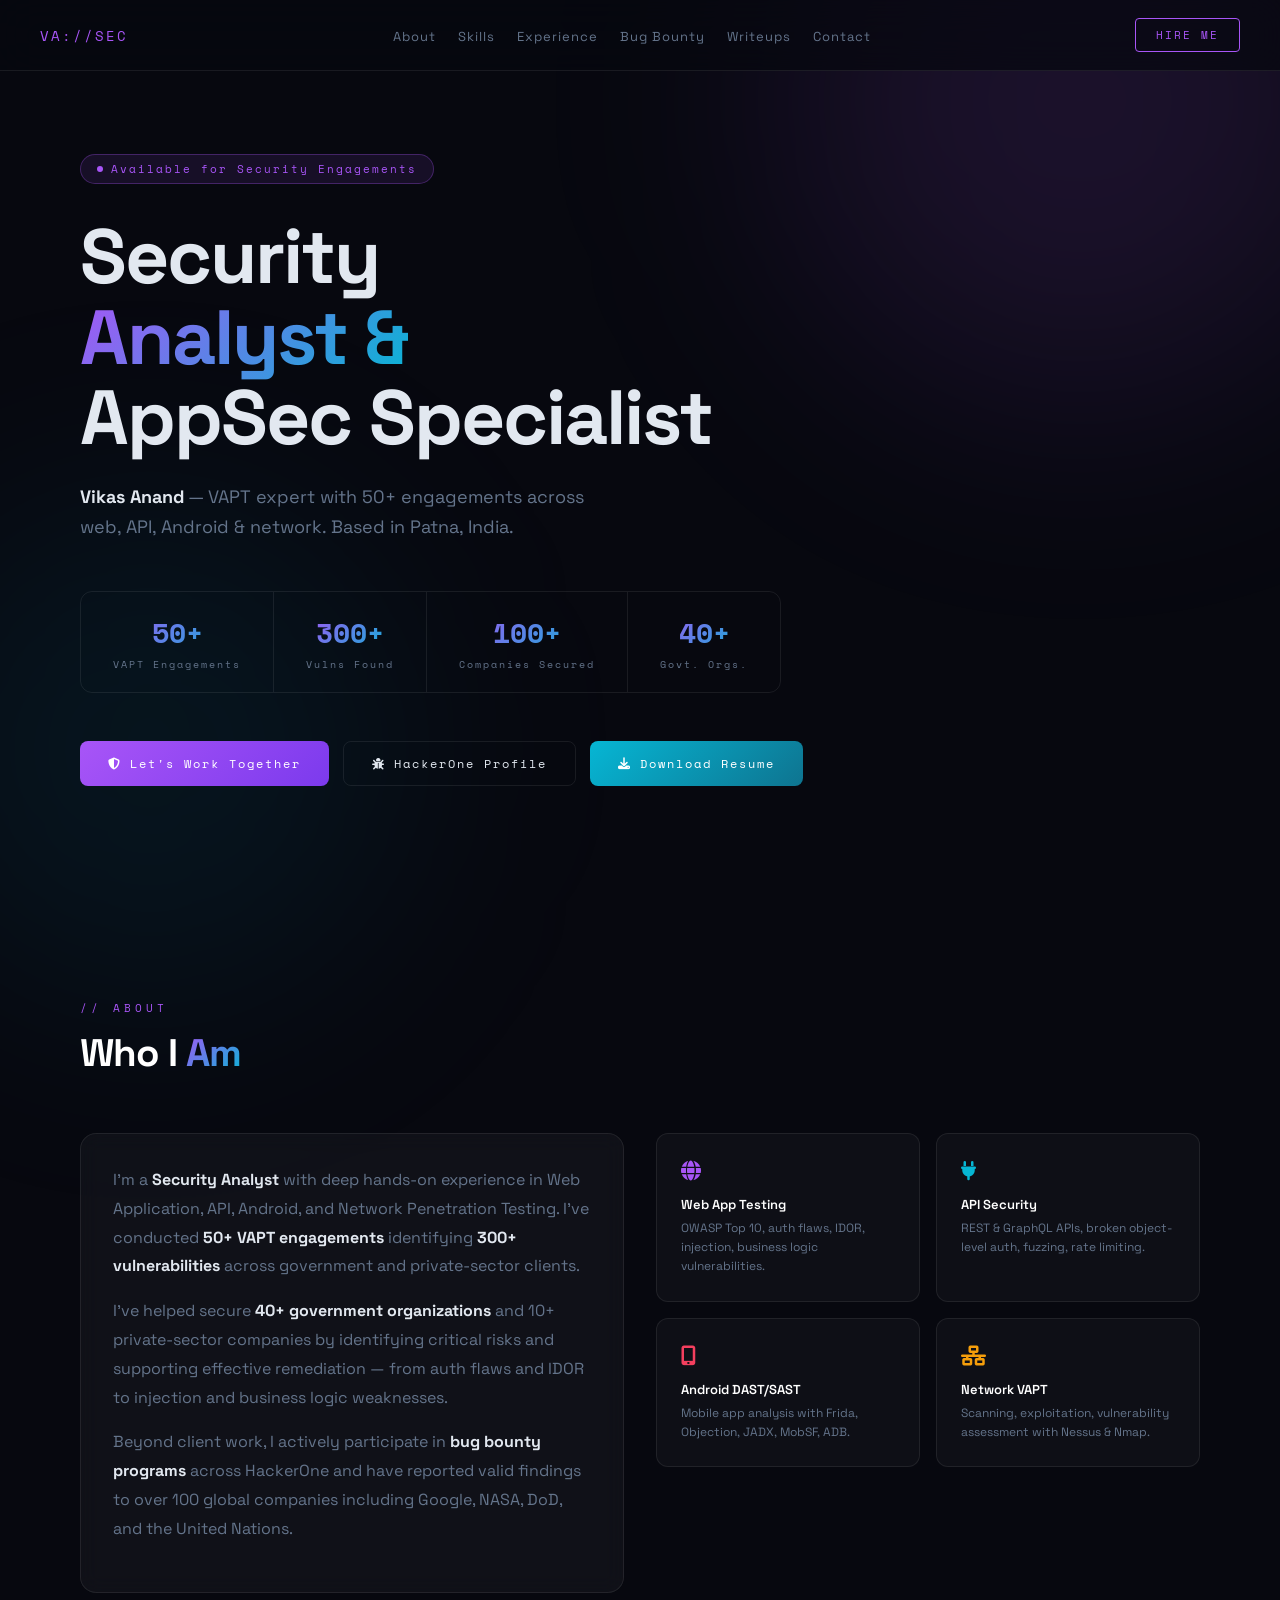
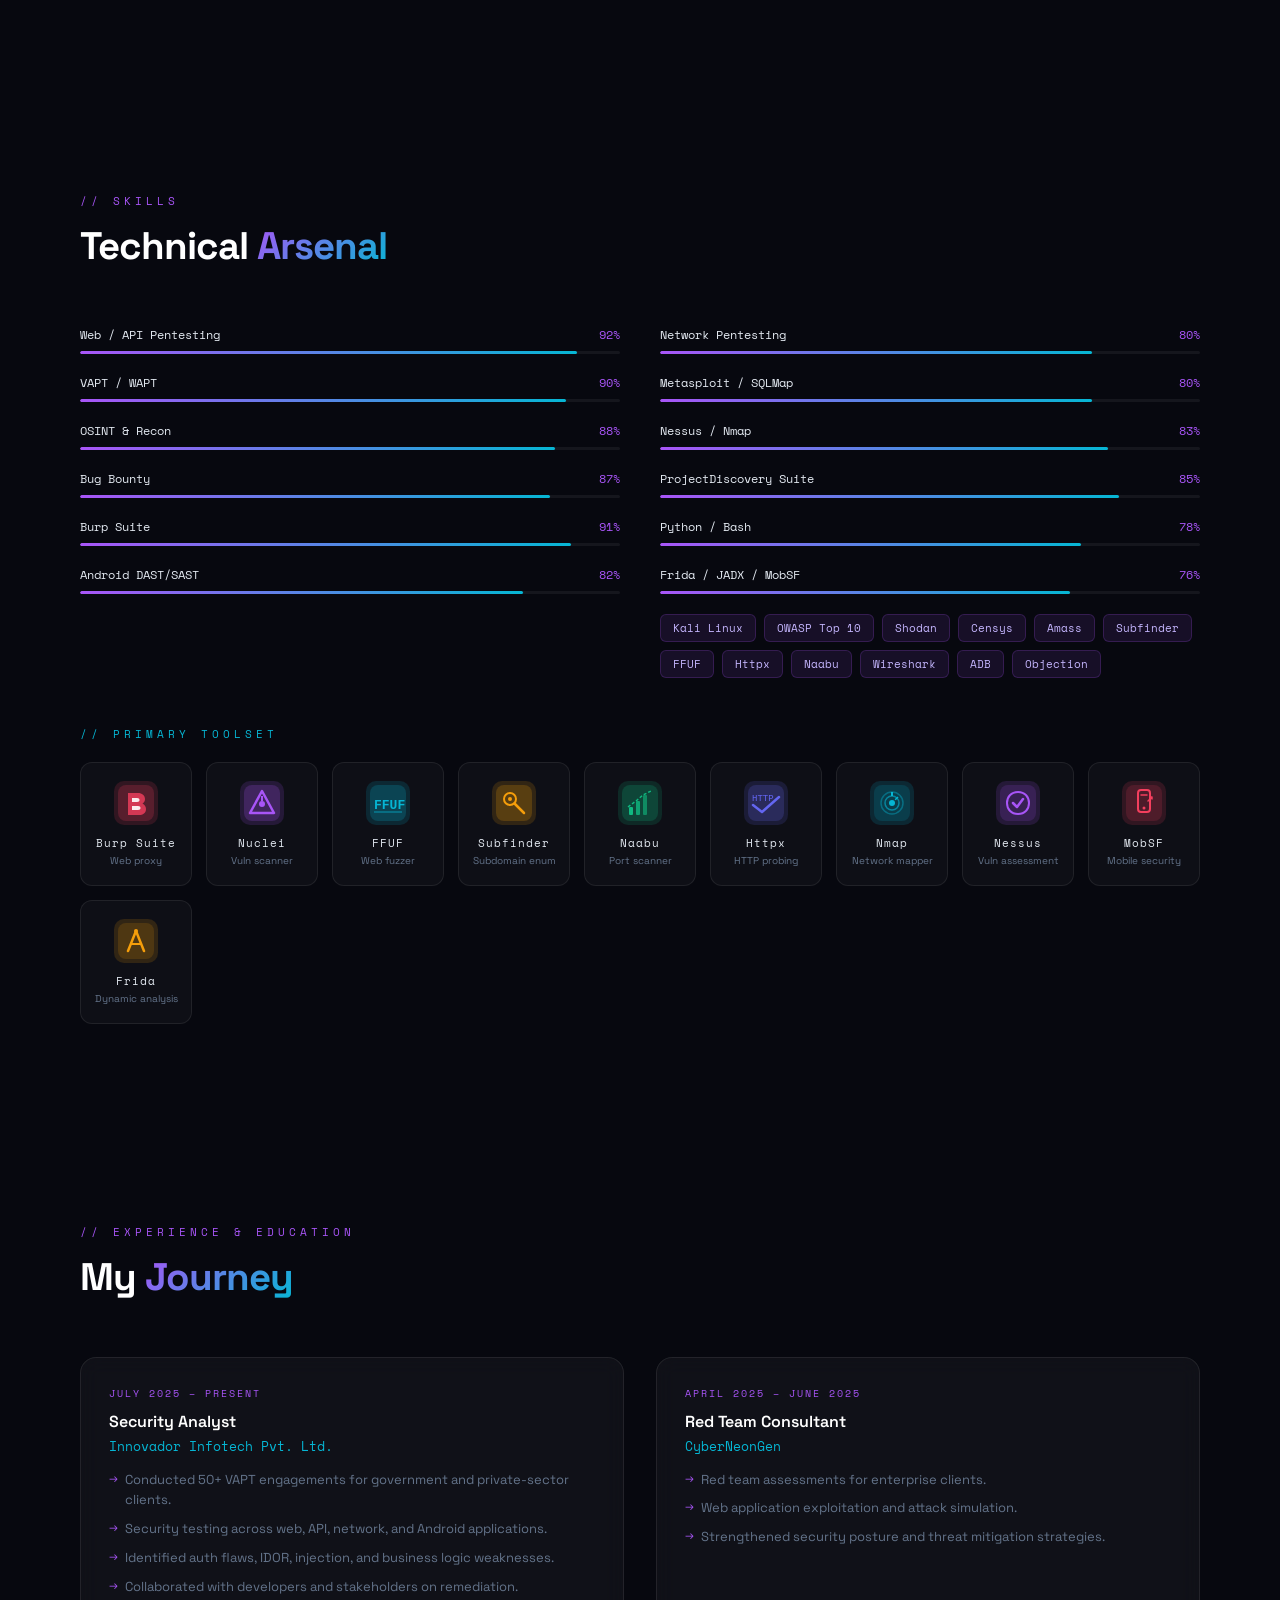
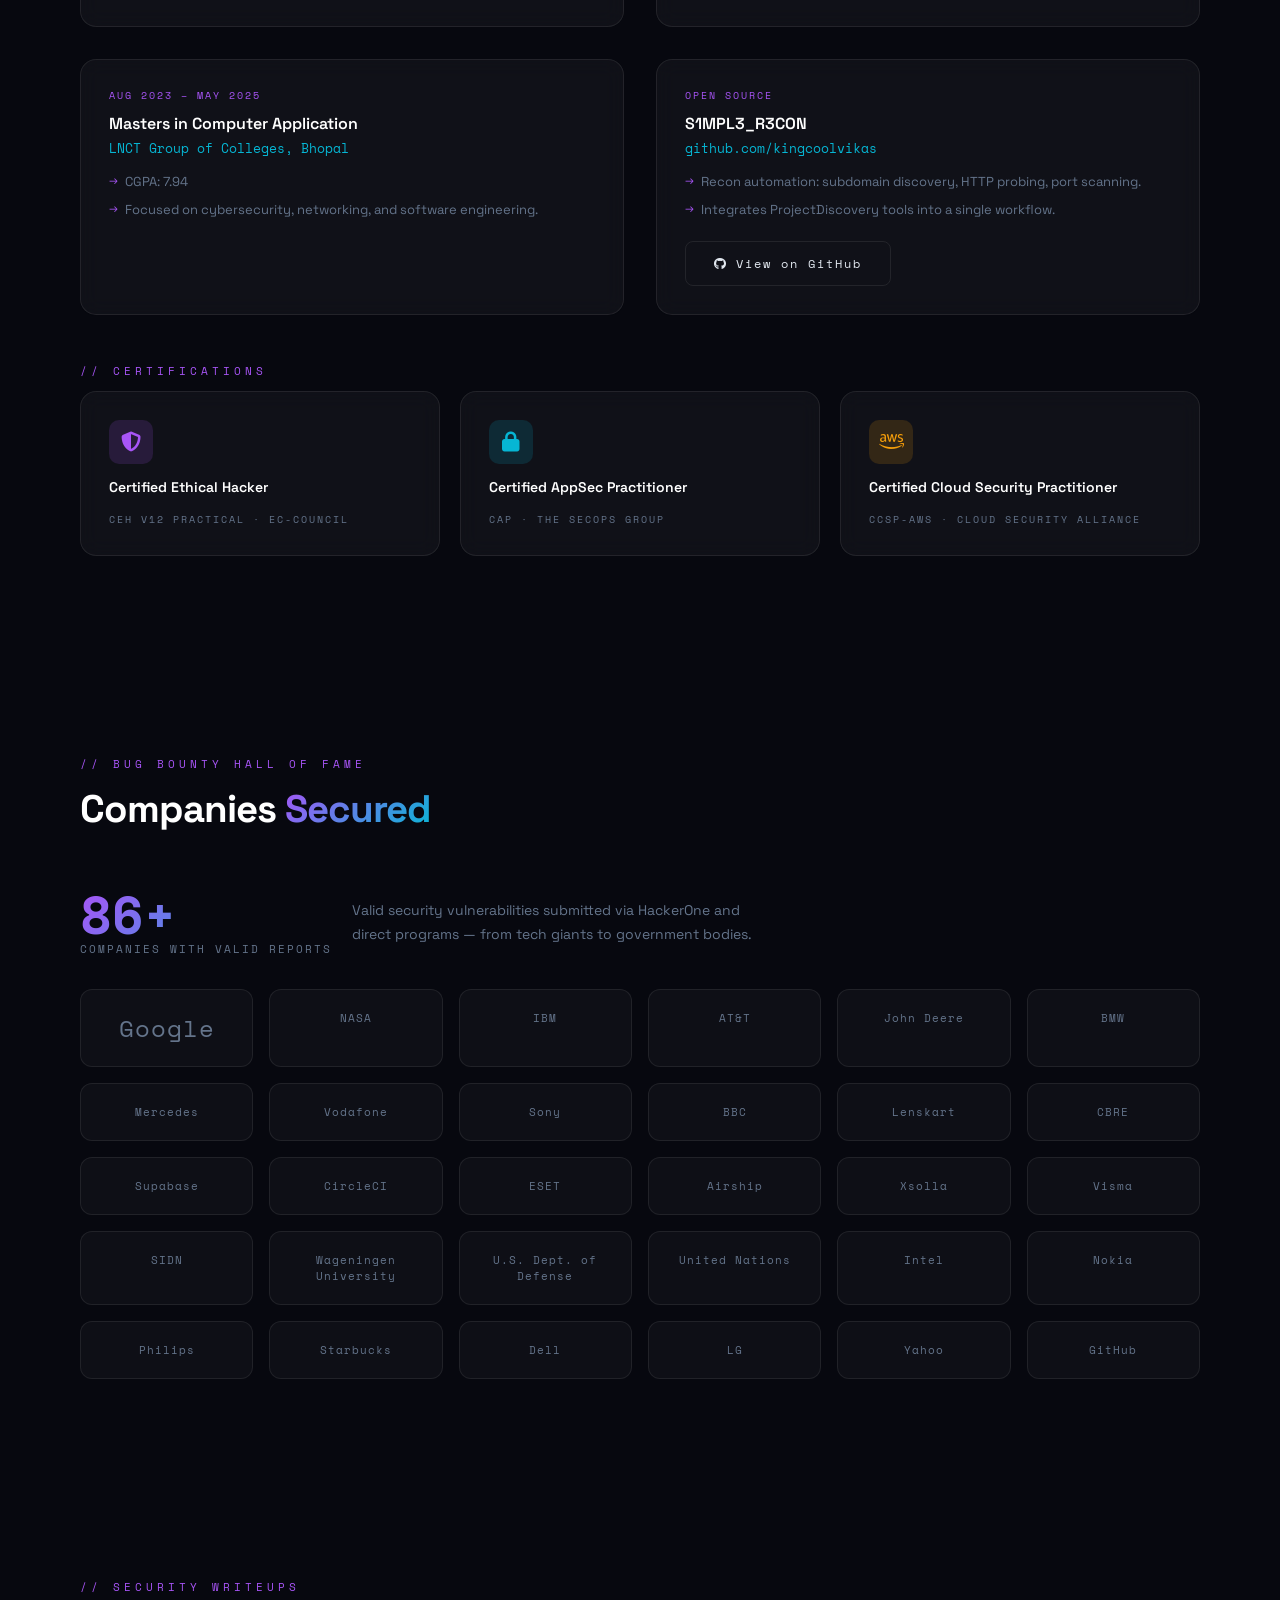
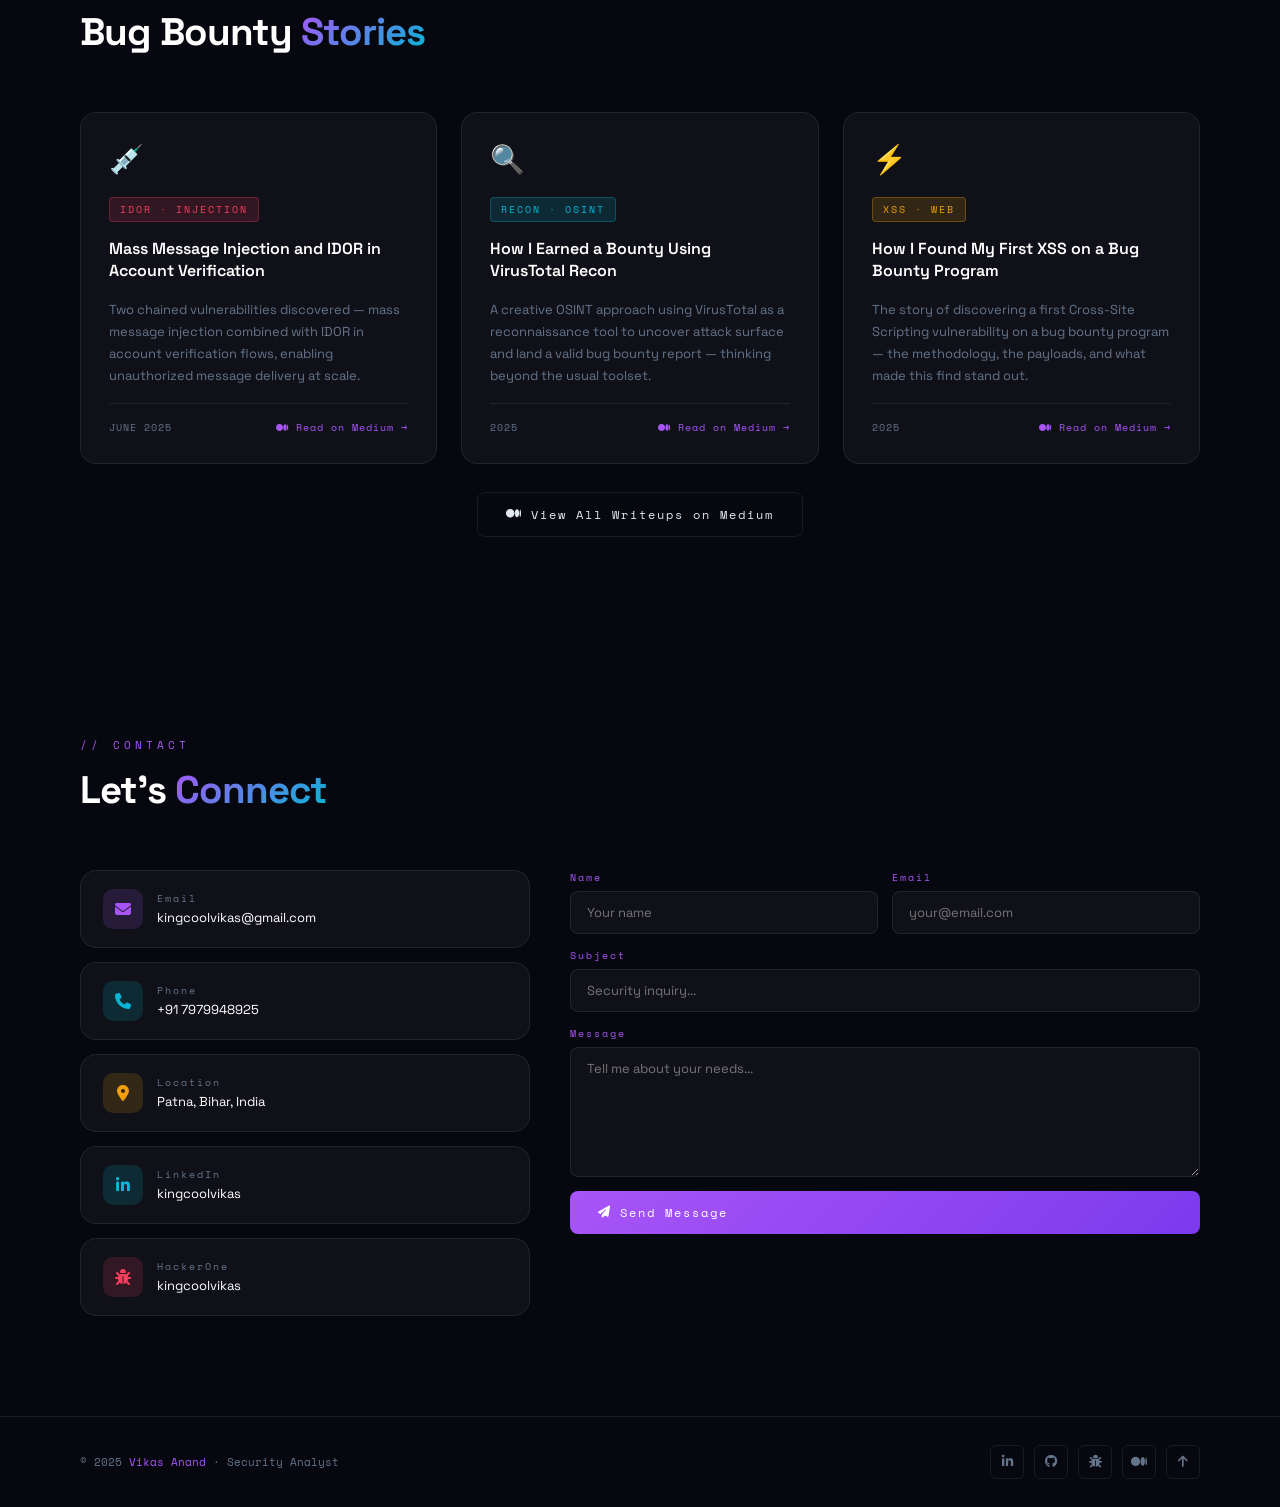
==== commit efc30d26: "Update index.html" ====
--- a/index.html
+++ b/index.html
@@ -317,7 +317,11 @@
   <div class="btns">
     <a href="#contact" class="btn btn-p"><i class="fas fa-shield-alt"></i> Let's Work Together</a>
     <a href="https://hackerone.com/kingcoolvikas" target="_blank" class="btn btn-o"><i class="fas fa-bug"></i> HackerOne Profile</a>
-    <a href="#" onclick="downloadResume(event)" class="btn btn-dl"><i class="fas fa-download"></i> Download Resume</a>
+    <a href="https://raw.githubusercontent.com/kingcoolvikas/Resume/main/Vikas_Anand_Resume_4_July_2026.pdf"
+   download
+   class="btn btn-dl">
+    <i class="fas fa-download"></i> Download Resume
+</a>
   </div>
 </section>
 
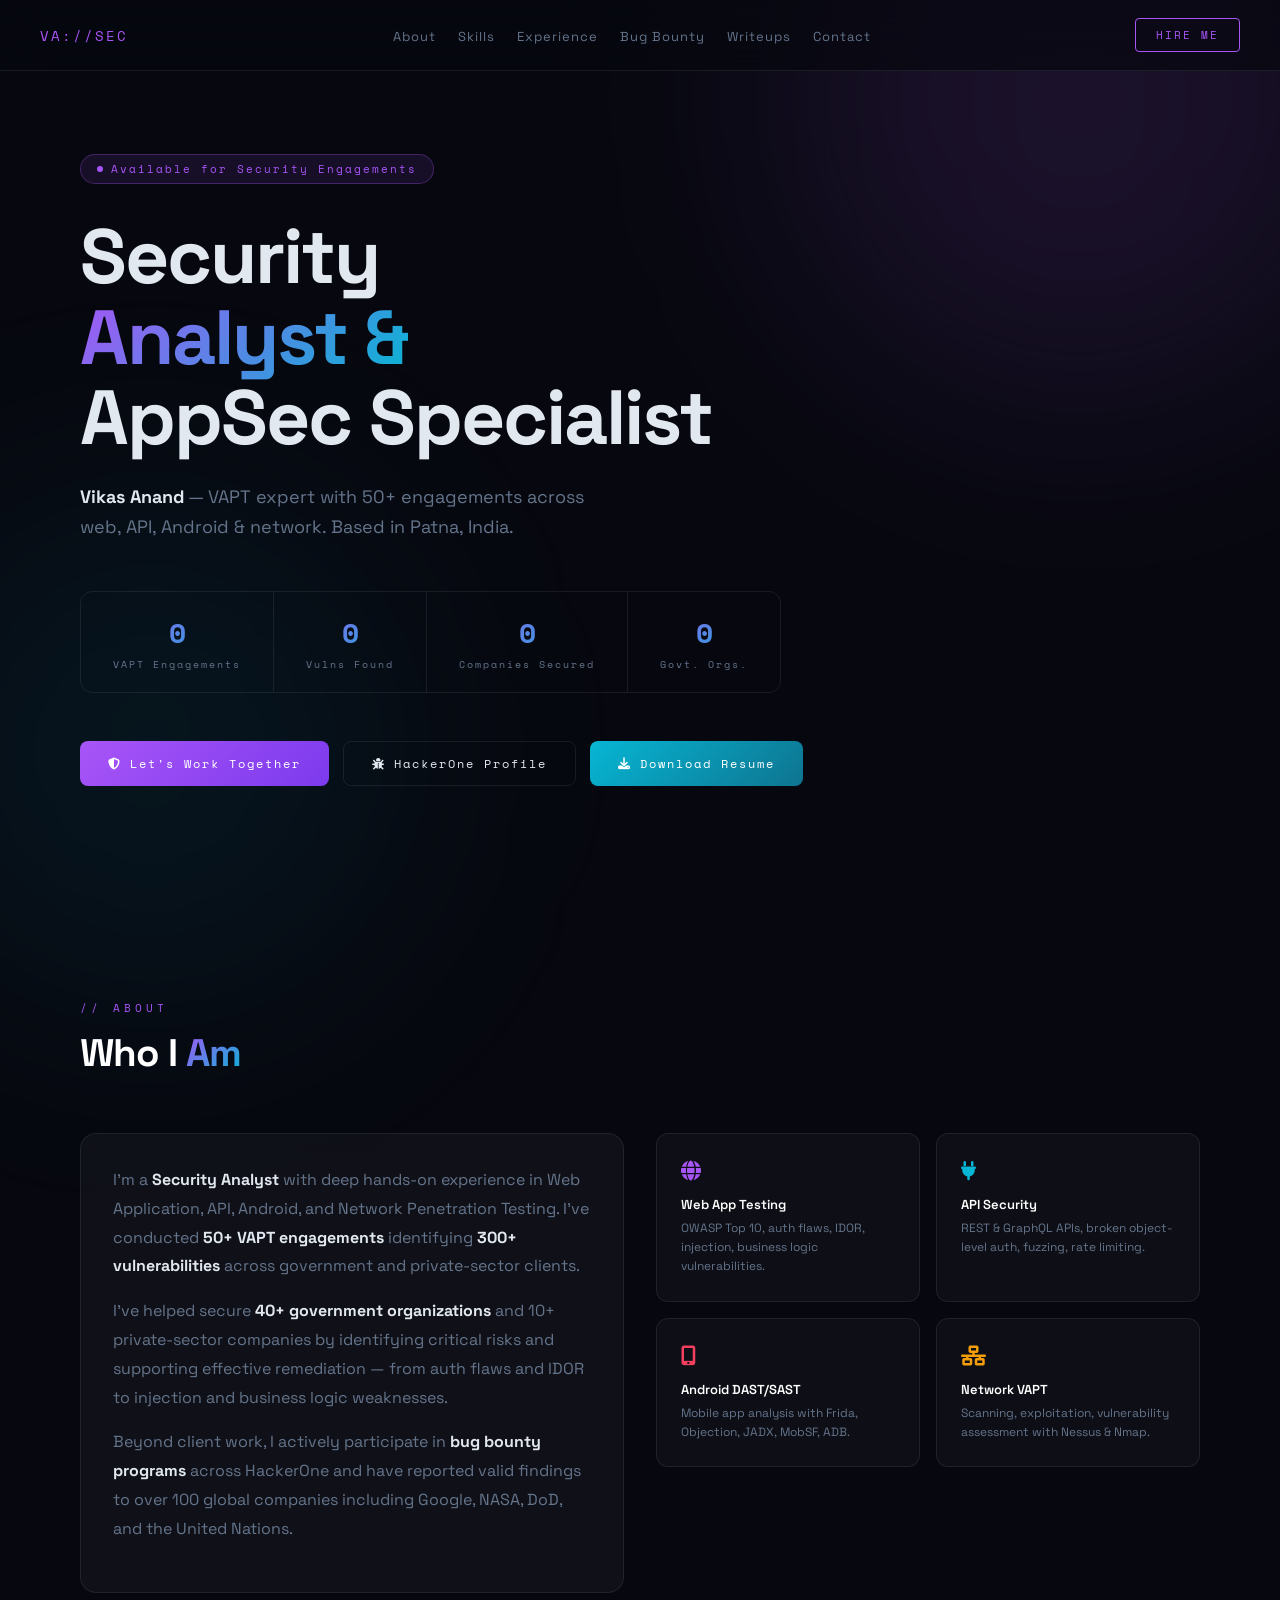
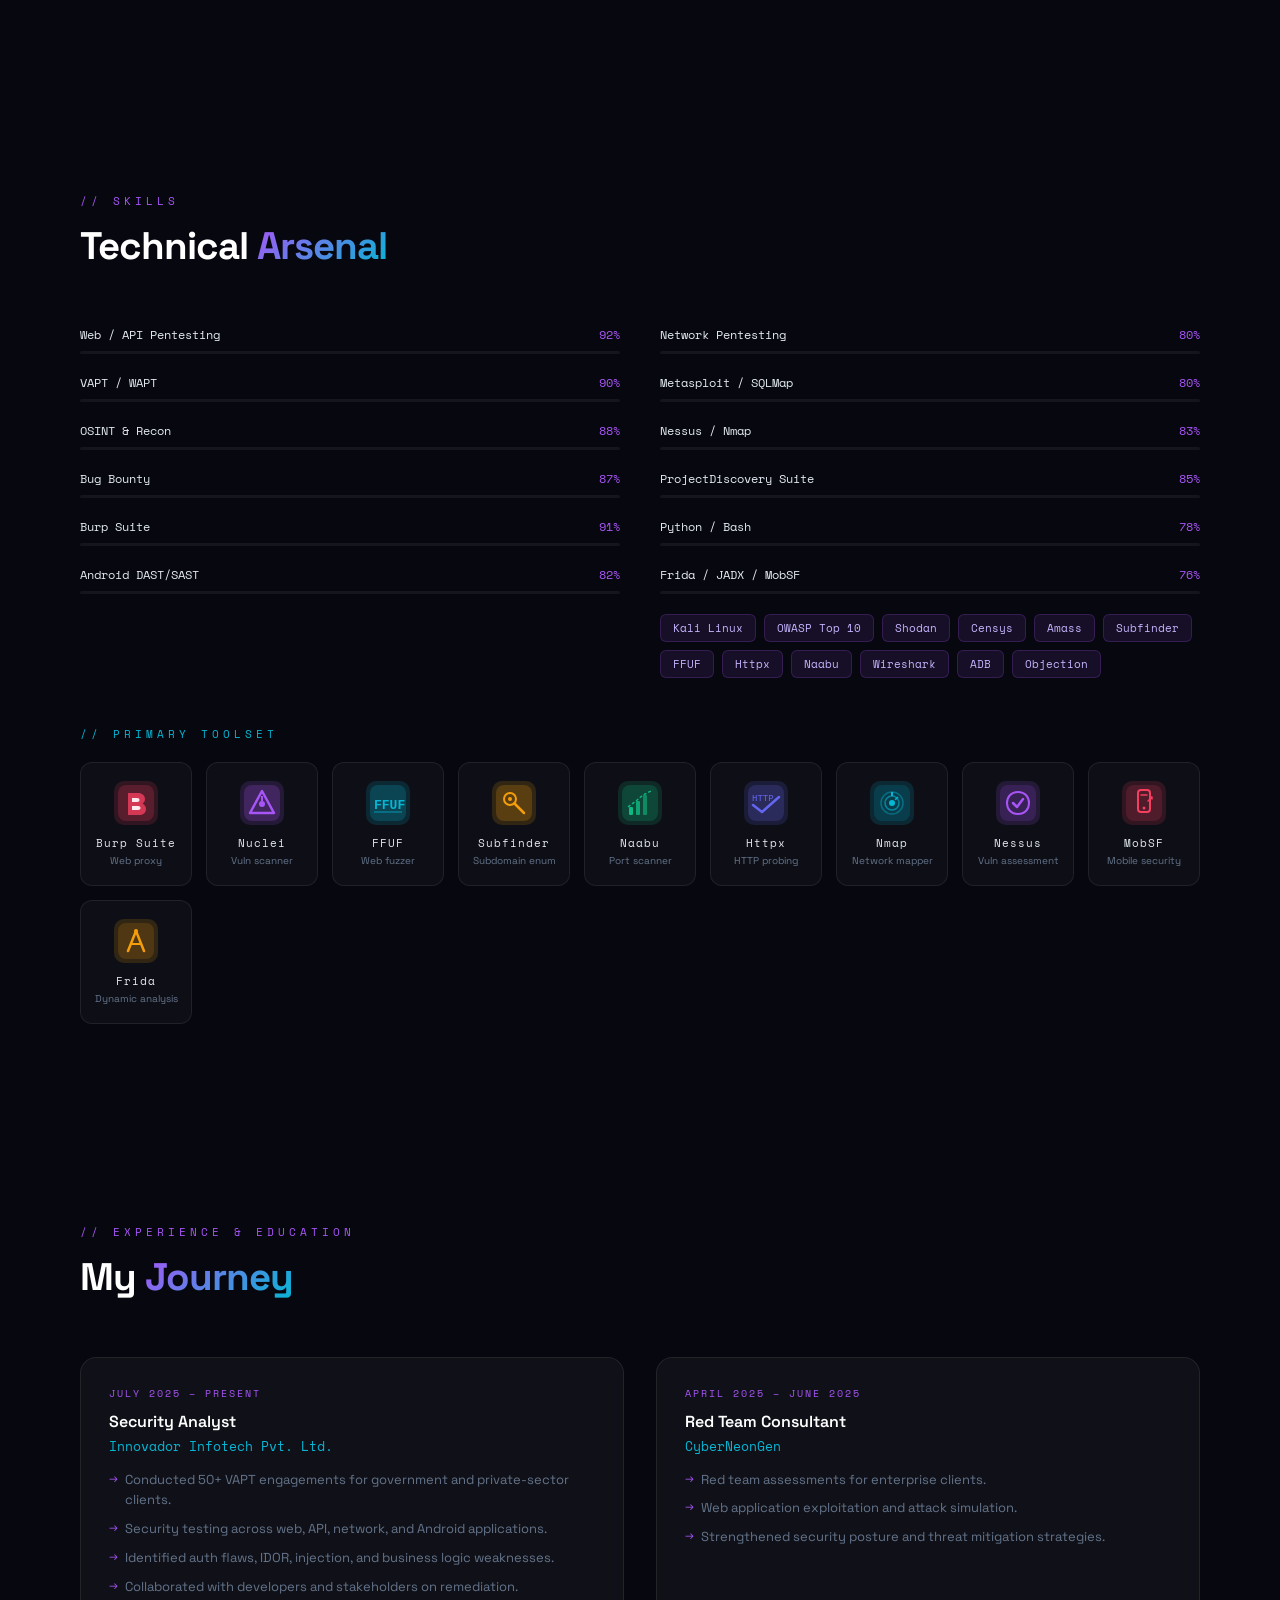
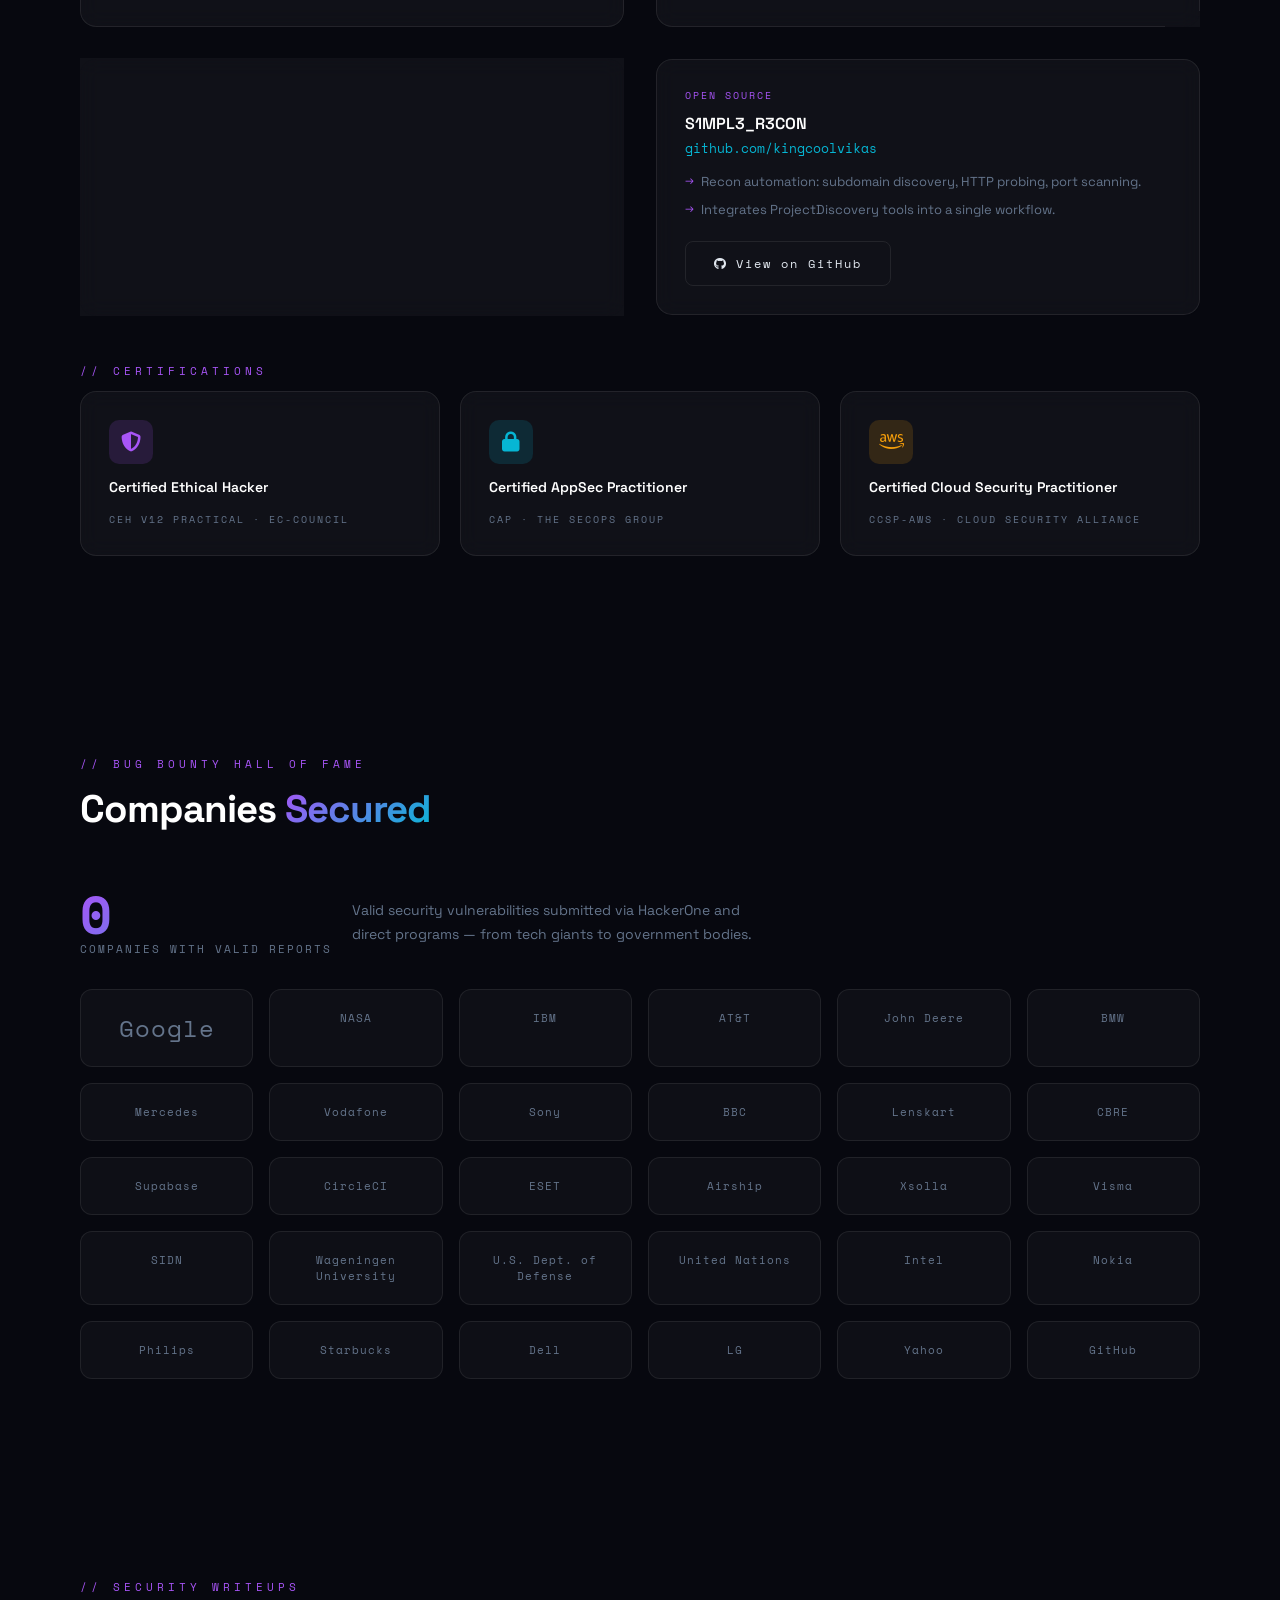
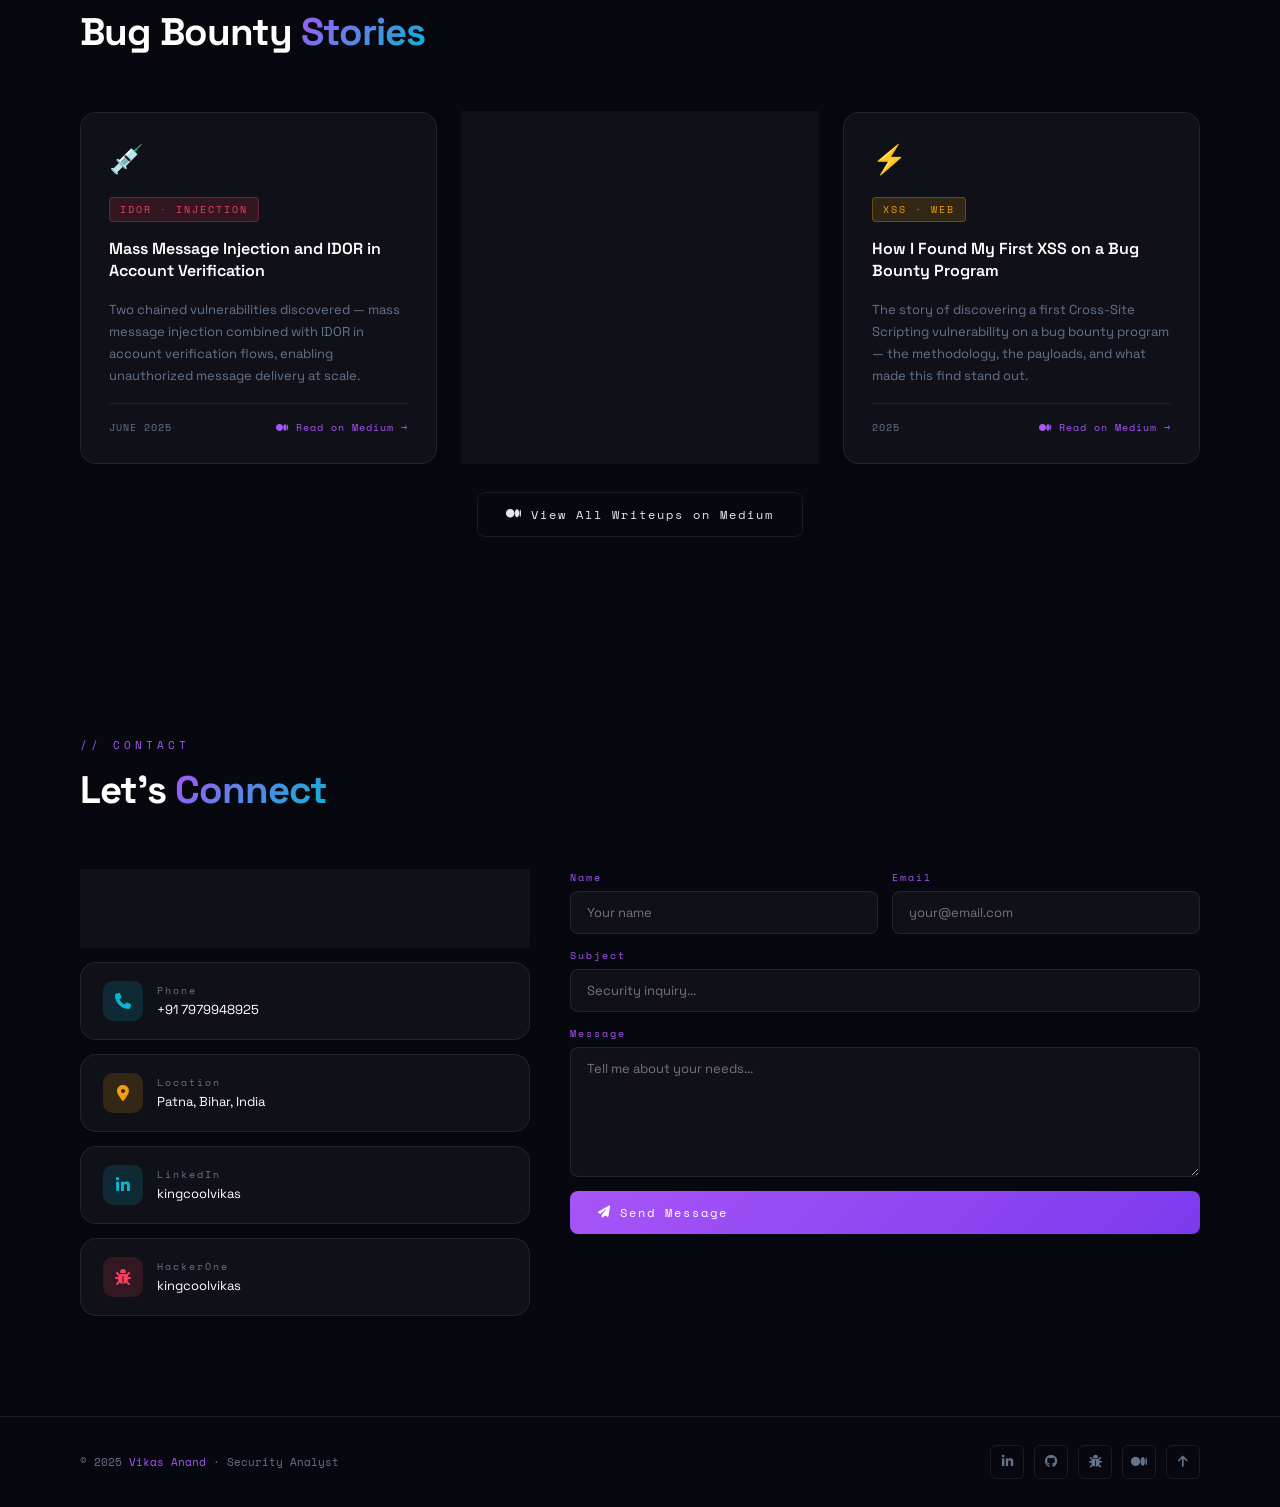
==== commit d6dce65a: "Update index.html" ====
--- a/index.html
+++ b/index.html
@@ -318,8 +318,10 @@
     <a href="#contact" class="btn btn-p"><i class="fas fa-shield-alt"></i> Let's Work Together</a>
     <a href="https://hackerone.com/kingcoolvikas" target="_blank" class="btn btn-o"><i class="fas fa-bug"></i> HackerOne Profile</a>
     <a href="https://raw.githubusercontent.com/kingcoolvikas/Resume/main/Vikas_Anand_Resume_4_July_2026.pdf"
-   download
-   class="btn btn-dl">
+   class="btn btn-dl"
+   download="Vikas_Anand_Resume_4_July_2026.pdf"
+   target="_blank"
+   rel="noopener noreferrer">
     <i class="fas fa-download"></i> Download Resume
 </a>
   </div>
@@ -738,11 +740,6 @@
   e.target.reset();
 };
 
-// ─── RESUME DOWNLOAD ─────────────────────────────────────────────────
-function downloadResume(e) {
-  e.preventDefault();
-  // Generate a simple printable resume page and trigger download
-  const resumeHTML = `<!DOCTYPE html>
 <html>
 <head>
 <meta charset="UTF-8">
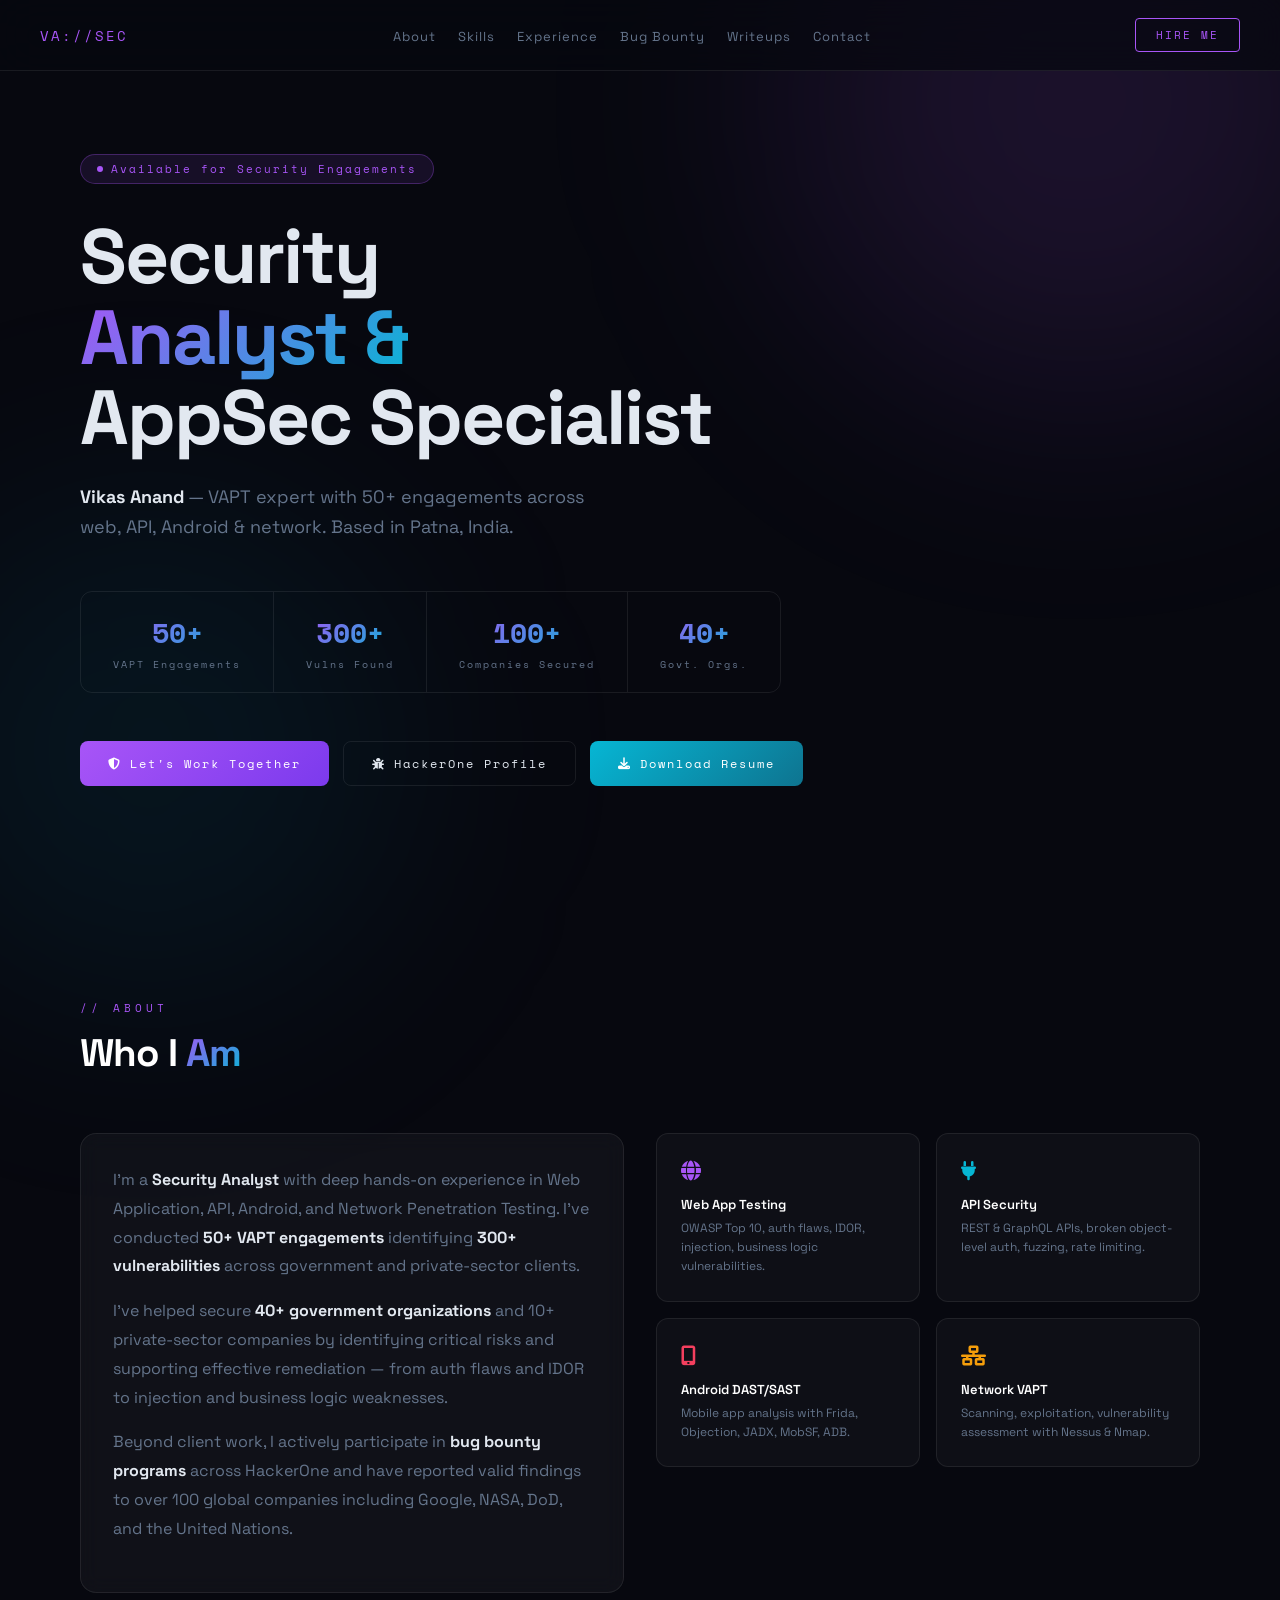
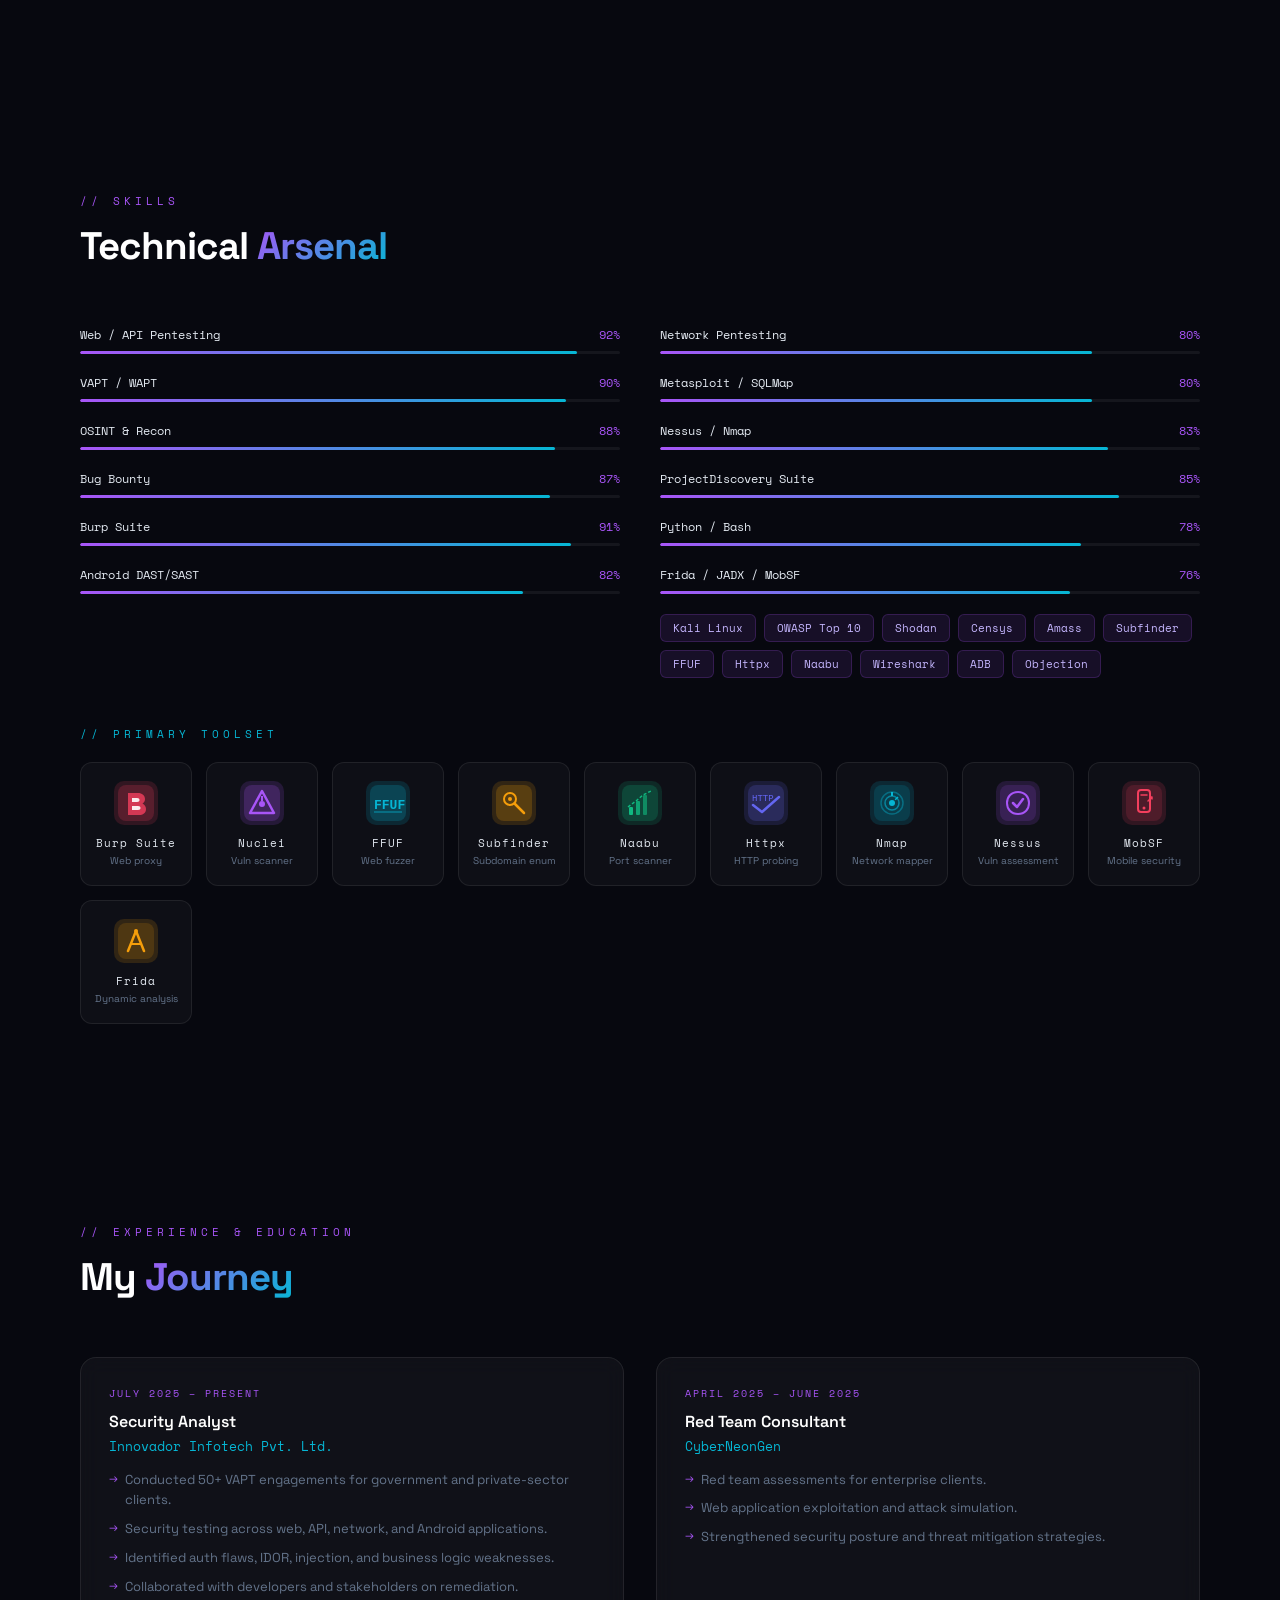
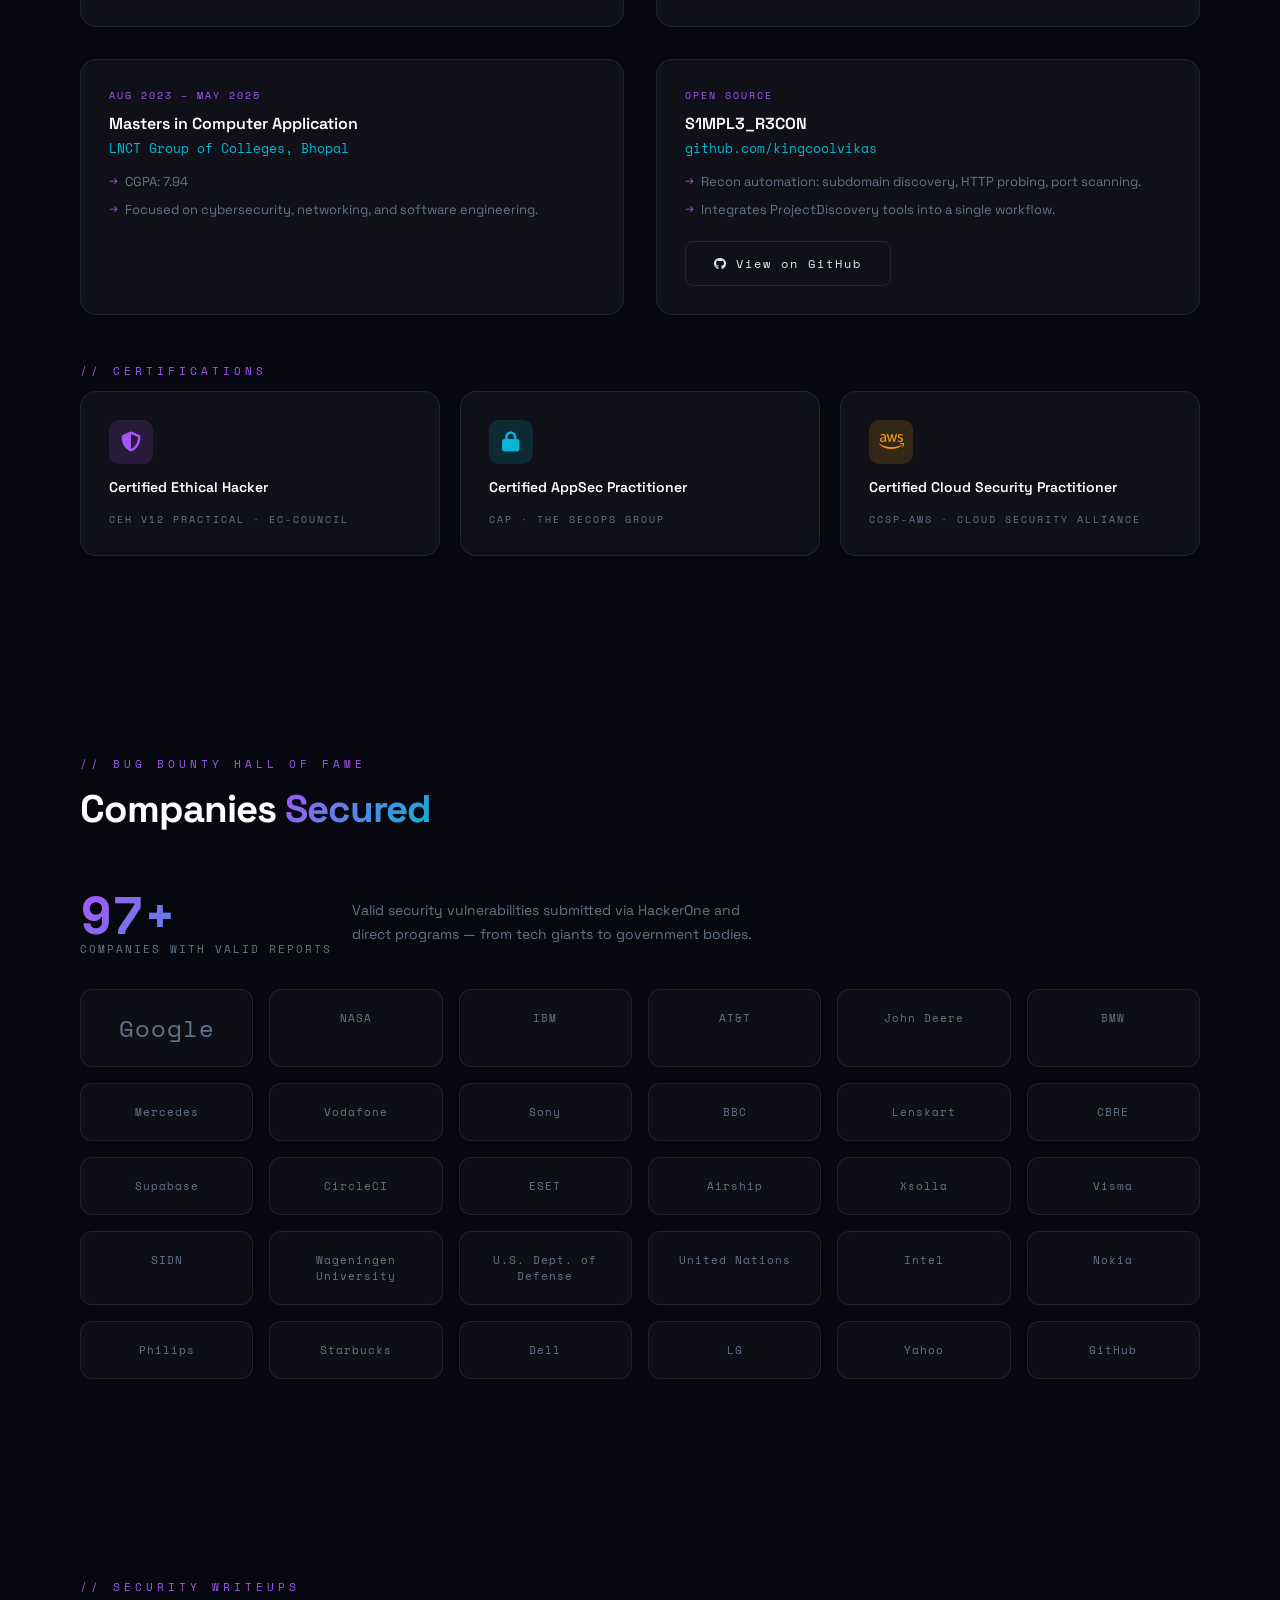
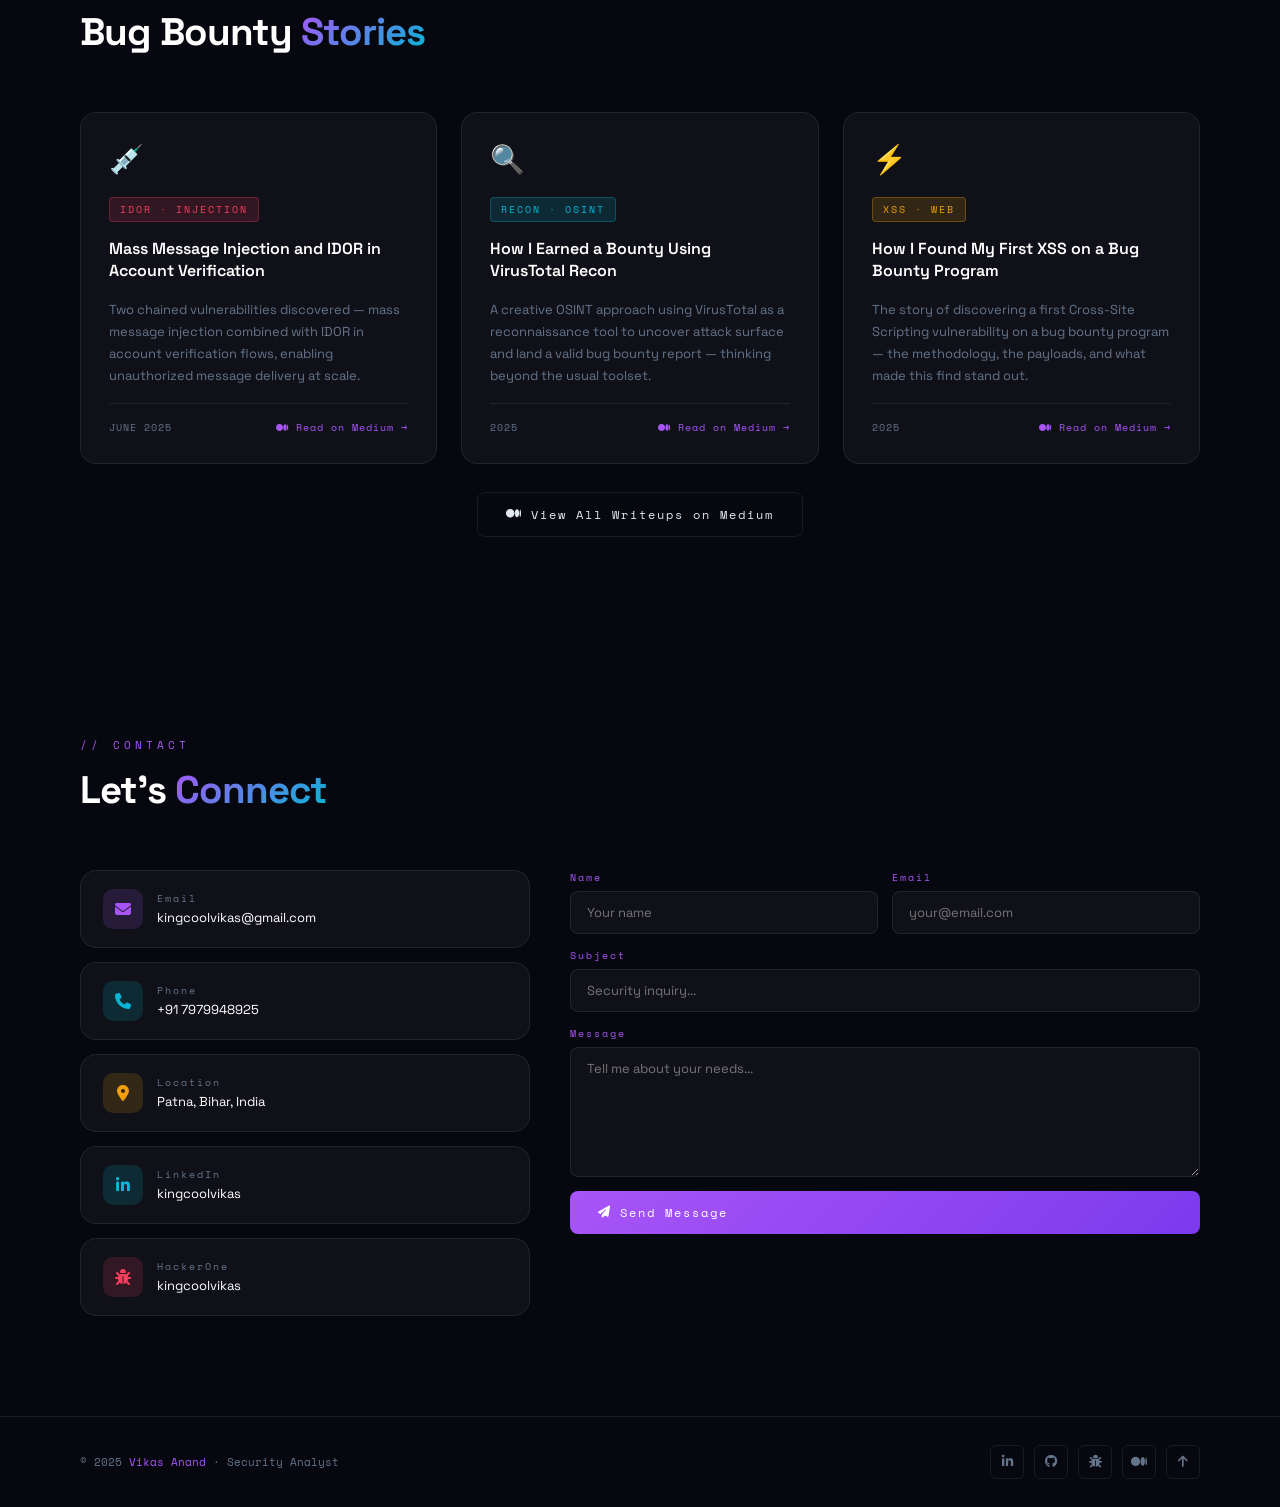
==== commit 843d5793: "Clean up index.html by removing sensitive data Removed personal information and detailed content fro" ====
--- a/index.html
+++ b/index.html
@@ -740,106 +740,7 @@
   e.target.reset();
 };
 
-<html>
-<head>
-<meta charset="UTF-8">
-<title>Vikas Anand - Security Analyst Resume</title>
-<style>
-  body{font-family:'Segoe UI',Arial,sans-serif;max-width:800px;margin:40px auto;padding:0 30px;color:#1a1a2e;line-height:1.6}
-  h1{color:#7c3aed;font-size:28px;margin-bottom:4px}
-  .subtitle{color:#a855f7;font-size:14px;letter-spacing:2px;text-transform:uppercase;margin-bottom:20px}
-  .contact-bar{display:flex;flex-wrap:wrap;gap:16px;font-size:12px;color:#555;margin-bottom:28px;padding-bottom:16px;border-bottom:2px solid #a855f7}
-  h2{font-size:14px;text-transform:uppercase;letter-spacing:2px;color:#7c3aed;border-bottom:1px solid #e5e7eb;padding-bottom:6px;margin:24px 0 12px}
-  .stats{display:flex;gap:30px;margin-bottom:20px}
-  .stat span{display:block;font-size:22px;font-weight:700;color:#7c3aed}
-  .stat small{font-size:11px;text-transform:uppercase;color:#888}
-  .job{margin-bottom:18px}
-  .job-title{font-weight:700;font-size:15px}
-  .job-meta{font-size:12px;color:#888;margin-bottom:6px}
-  ul{padding-left:18px;margin:6px 0} li{font-size:13px;margin-bottom:3px;color:#333}
-  .skills-wrap{display:flex;flex-wrap:wrap;gap:8px}
-  .skill-tag{background:#f3e8ff;color:#7c3aed;border-radius:4px;padding:3px 10px;font-size:12px}
-  .certs{display:flex;flex-direction:column;gap:8px}
-  .cert{font-size:13px} .cert strong{color:#1a1a2e}
-  @media print{body{margin:20px;padding:0 20px}}
-</style>
-</head>
-<body>
-<h1>Vikas Anand</h1>
-<div class="subtitle">Security Analyst & AppSec Specialist</div>
-<div class="contact-bar">
-  <span>📧 kingcoolvikas@gmail.com</span>
-  <span>📱 +91 7979948925</span>
-  <span>📍 Patna, Bihar, India</span>
-  <span>🔗 linkedin.com/in/kingcoolvikas</span>
-  <span>🐛 hackerone.com/kingcoolvikas</span>
-  <span>💻 github.com/kingcoolvikas</span>
-</div>
-<div class="stats">
-  <div class="stat"><span>50+</span><small>VAPT Engagements</small></div>
-  <div class="stat"><span>300+</span><small>Vulnerabilities Found</small></div>
-  <div class="stat"><span>100+</span><small>Companies Secured</small></div>
-  <div class="stat"><span>40+</span><small>Govt. Orgs.</small></div>
-</div>
-<h2>Professional Experience</h2>
-<div class="job">
-  <div class="job-title">Security Analyst — Innovador Infotech Pvt. Ltd.</div>
-  <div class="job-meta">July 2025 – Present</div>
-  <ul>
-    <li>Conducted 50+ VAPT engagements for government and private-sector clients</li>
-    <li>Security testing across web, API, network, and Android applications</li>
-    <li>Identified auth flaws, IDOR, injection, and business logic weaknesses</li>
-    <li>Collaborated with developers and stakeholders on remediation</li>
-  </ul>
-</div>
-<div class="job">
-  <div class="job-title">Red Team Consultant — CyberNeonGen</div>
-  <div class="job-meta">April 2025 – June 2025</div>
-  <ul>
-    <li>Red team assessments for enterprise clients</li>
-    <li>Web application exploitation and attack simulation</li>
-    <li>Strengthened security posture and threat mitigation strategies</li>
-  </ul>
-</div>
-<h2>Education</h2>
-<div class="job">
-  <div class="job-title">Masters in Computer Application (MCA)</div>
-  <div class="job-meta">LNCT Group of Colleges, Bhopal · Aug 2023 – May 2025 · CGPA: 7.94</div>
-</div>
-<h2>Certifications</h2>
-<div class="certs">
-  <div class="cert"><strong>CEH V12 Practical</strong> — Certified Ethical Hacker · EC-Council</div>
-  <div class="cert"><strong>CAP</strong> — Certified AppSec Practitioner · The SecOps Group</div>
-  <div class="cert"><strong>CCSP-AWS</strong> — Certified Cloud Security Practitioner · Cloud Security Alliance</div>
-</div>
-<h2>Technical Skills</h2>
-<div class="skills-wrap">
-  <span class="skill-tag">Web/API Pentesting</span><span class="skill-tag">VAPT/WAPT</span><span class="skill-tag">OSINT & Recon</span>
-  <span class="skill-tag">Burp Suite</span><span class="skill-tag">Nuclei</span><span class="skill-tag">FFUF</span><span class="skill-tag">Subfinder</span>
-  <span class="skill-tag">Naabu</span><span class="skill-tag">Httpx</span><span class="skill-tag">Nmap</span><span class="skill-tag">Nessus</span>
-  <span class="skill-tag">MobSF</span><span class="skill-tag">Frida</span><span class="skill-tag">JADX</span><span class="skill-tag">Metasploit</span>
-  <span class="skill-tag">SQLMap</span><span class="skill-tag">Android DAST/SAST</span><span class="skill-tag">Python</span><span class="skill-tag">Bash</span>
-  <span class="skill-tag">Kali Linux</span><span class="skill-tag">OWASP Top 10</span><span class="skill-tag">Shodan</span><span class="skill-tag">Wireshark</span>
-</div>
-<h2>Bug Bounty Highlights</h2>
-<ul>
-  <li>100+ companies with valid vulnerability reports via HackerOne and direct programs</li>
-  <li>Notable programs: Google, NASA, U.S. Dept. of Defense, United Nations, IBM, AT&T, BMW, Mercedes, Sony, Vodafone, BBC and 90+ more</li>
-</ul>
-<h2>Open Source</h2>
-<ul>
-  <li><strong>S1MPL3_R3CON</strong> (github.com/kingcoolvikas) — Recon automation integrating ProjectDiscovery tools for subdomain discovery, HTTP probing, and port scanning</li>
-</ul>
-</body>
-</html>`;
-  const blob = new Blob([resumeHTML], { type: 'text/html' });
-  const url = URL.createObjectURL(blob);
-  const a = document.createElement('a');
-  a.href = url;
-  a.download = 'Vikas_Anand_Security_Analyst_Resume.html';
-  a.click();
-  URL.revokeObjectURL(url);
-}
+
 </script>
 </body>
 </html>
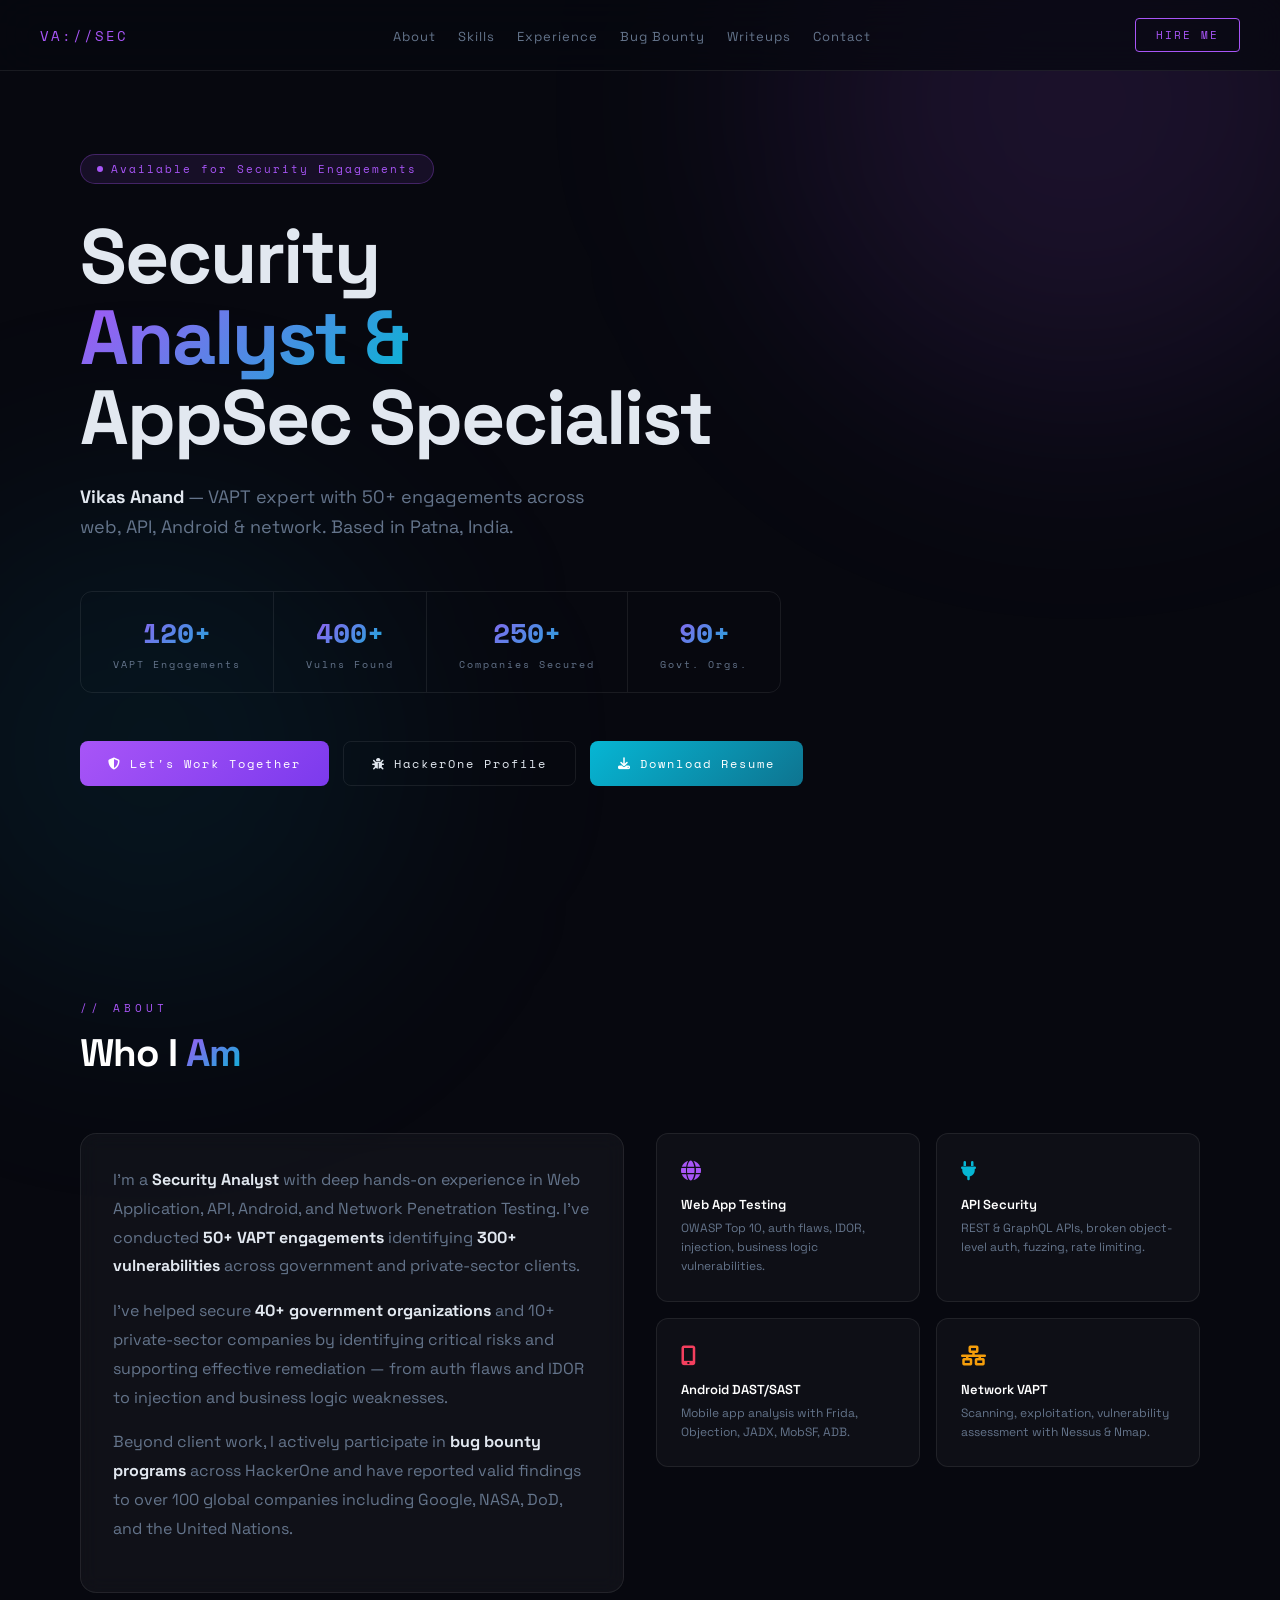
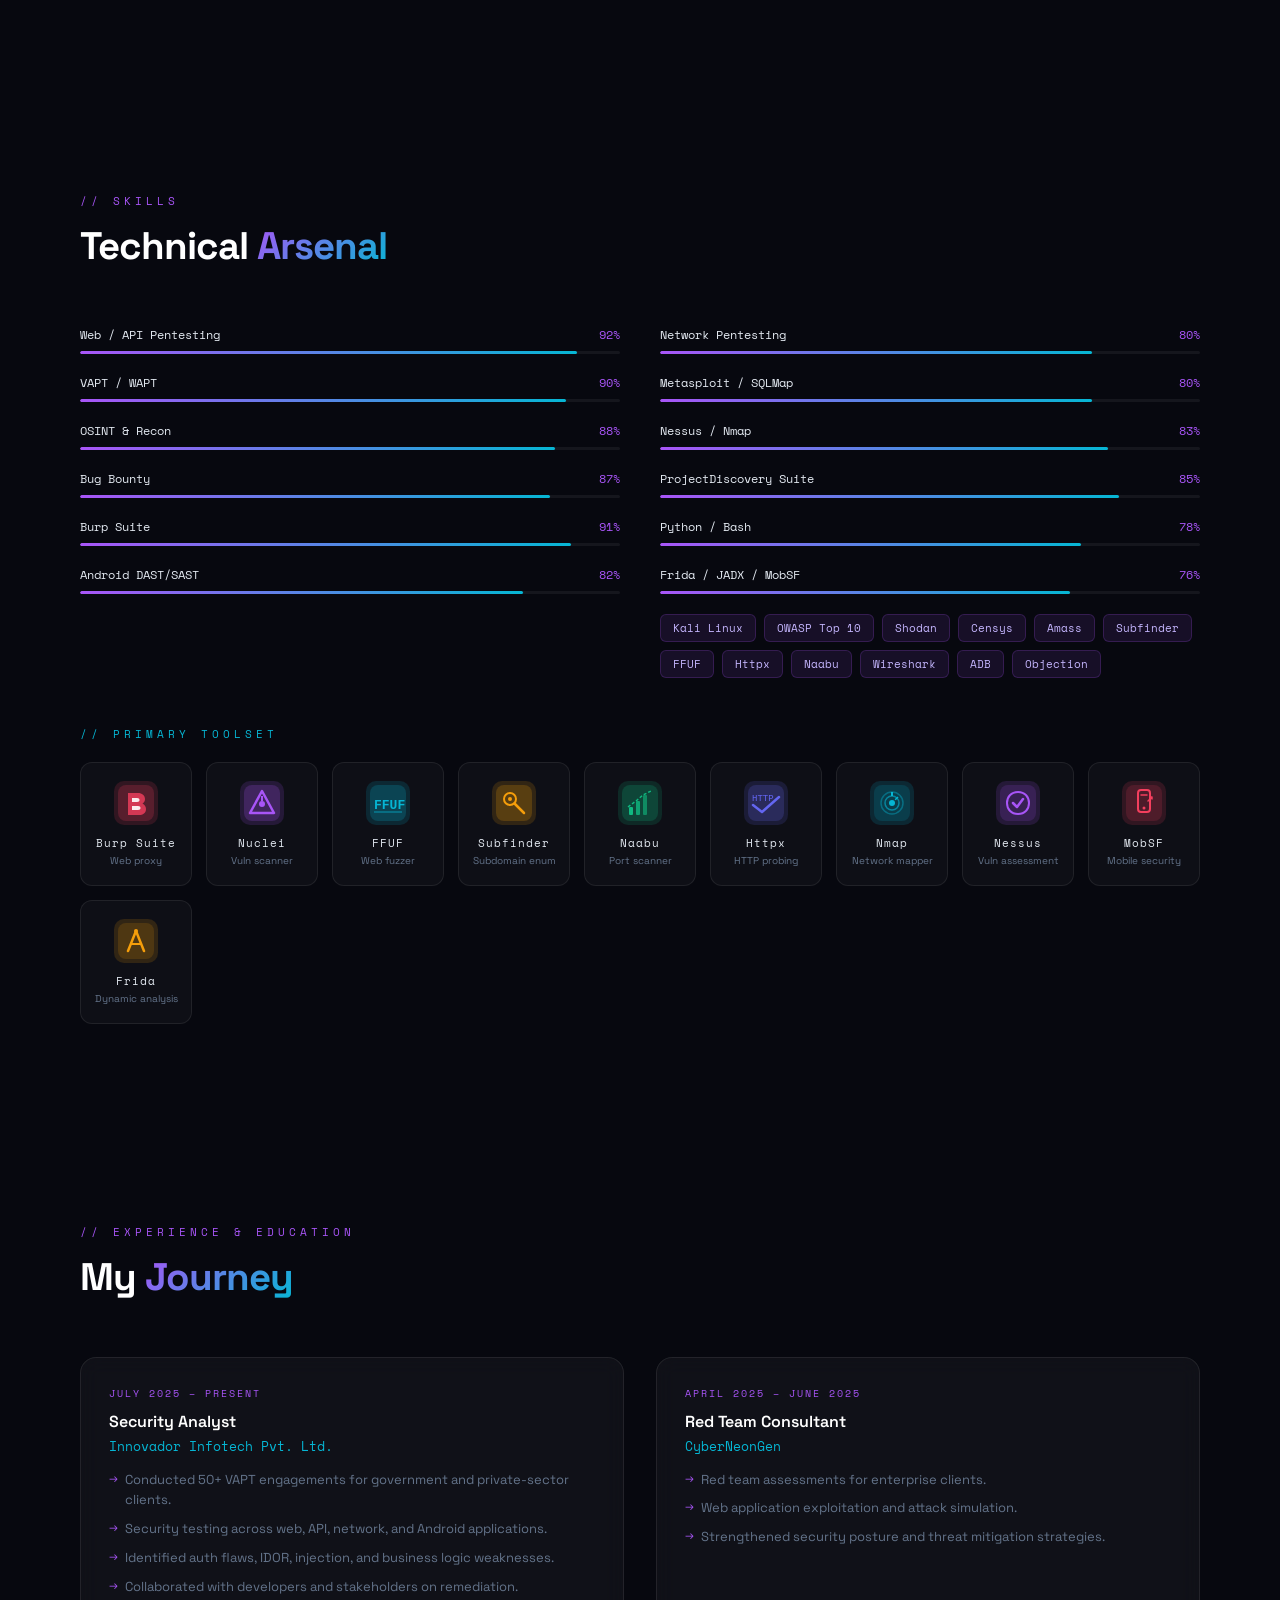
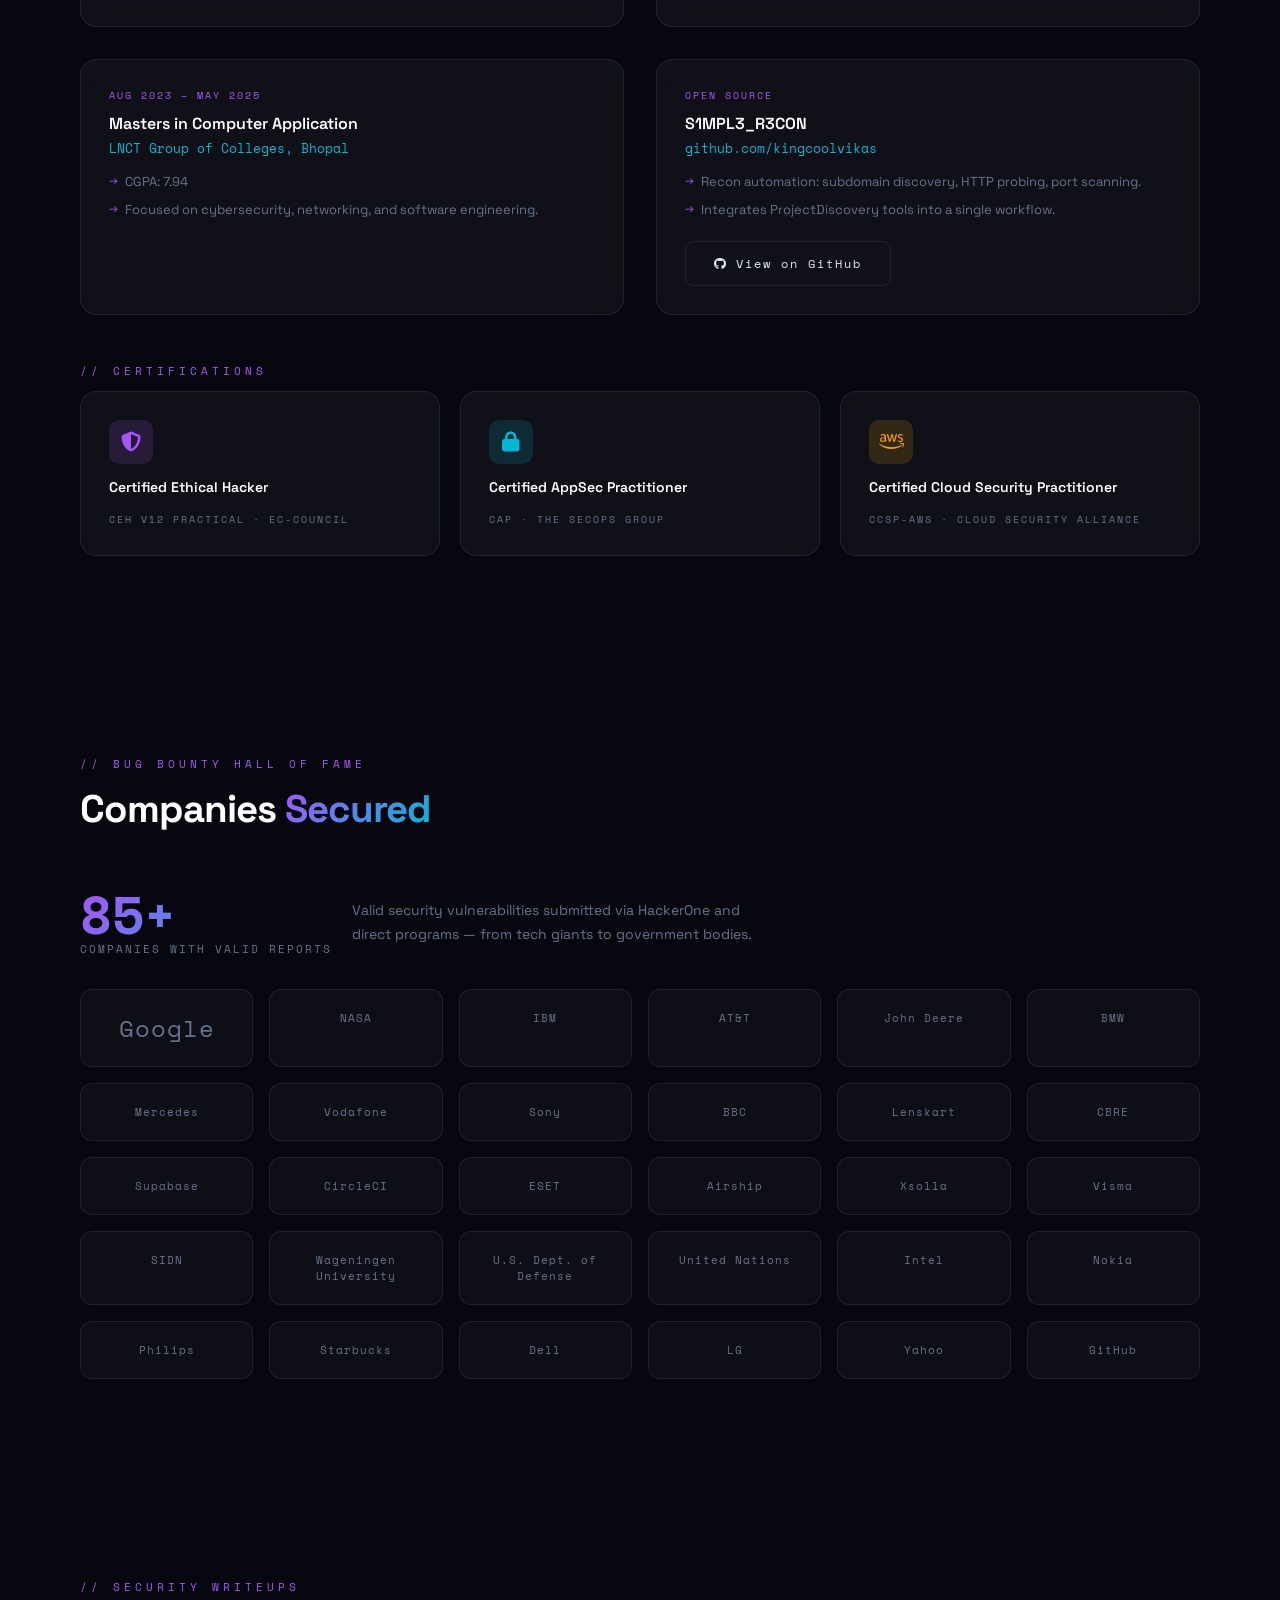
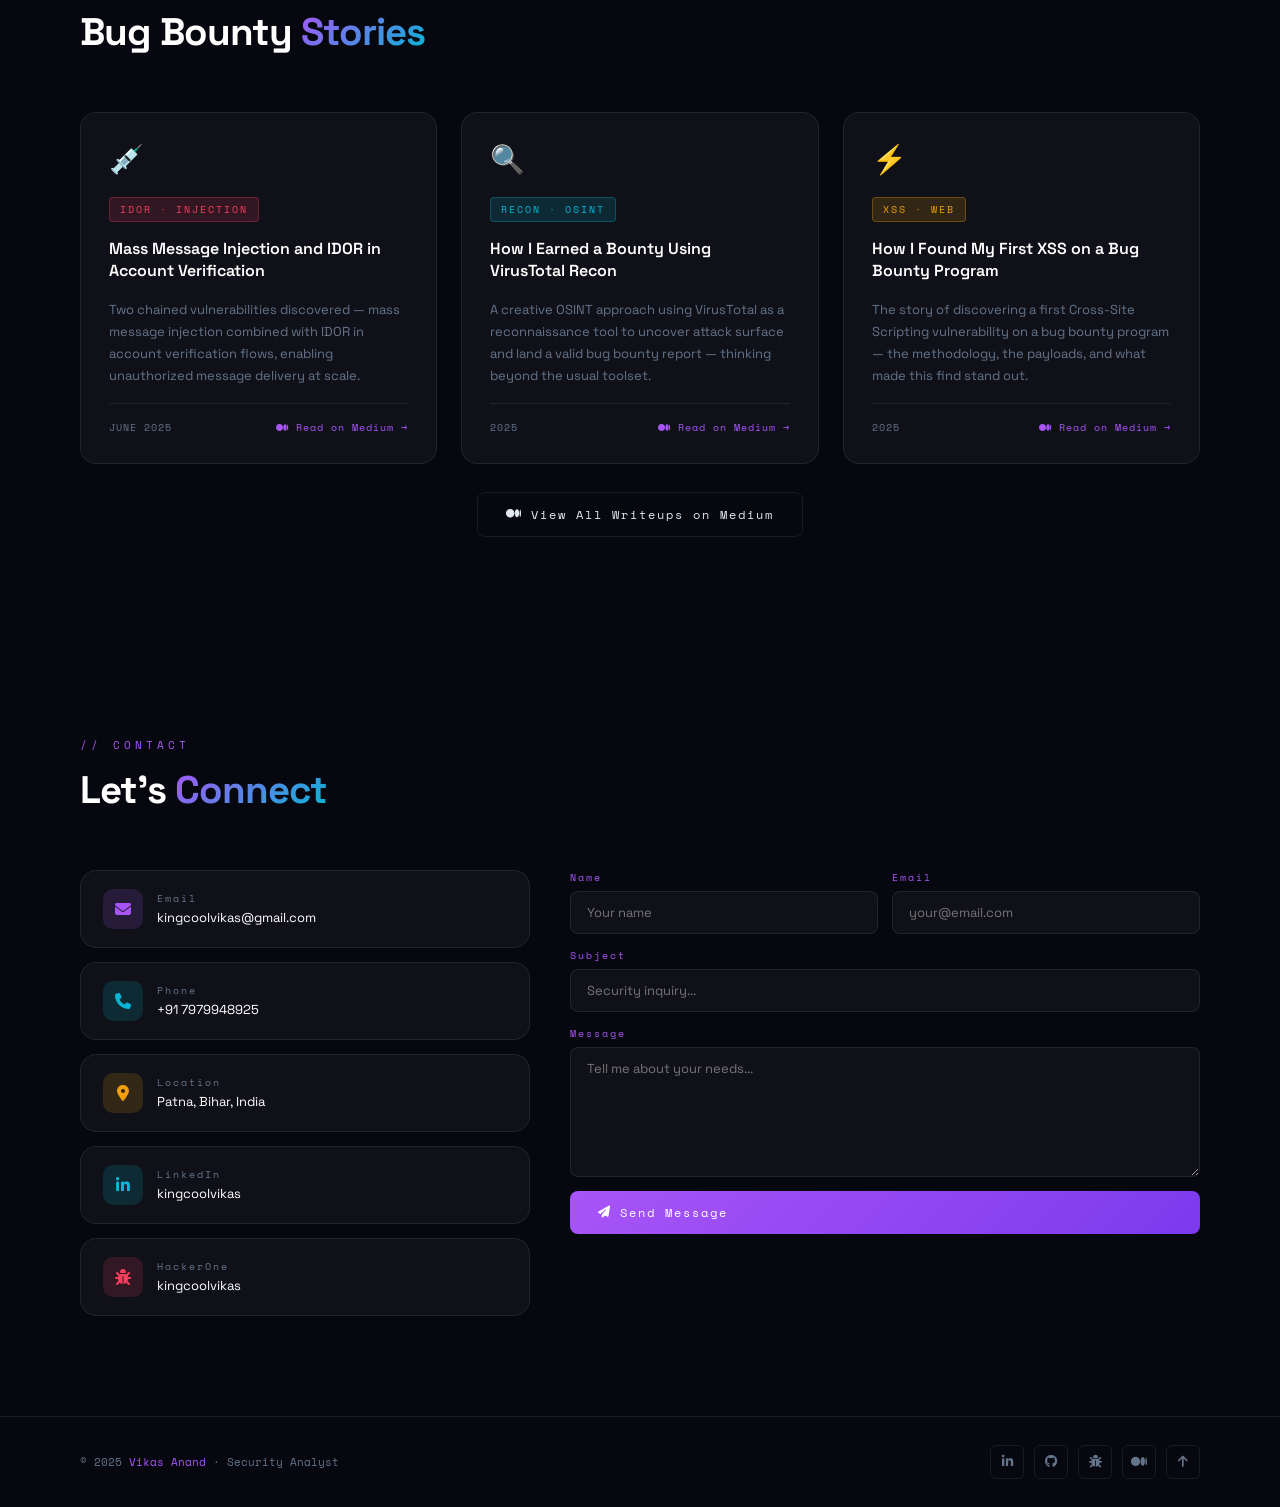
==== commit bcd5126f: "Update index.html" ====
--- a/index.html
+++ b/index.html
@@ -309,10 +309,10 @@
   <h1 class="hero-h1">Security<br><span class="grad">Analyst &</span><br>AppSec Specialist</h1>
   <p class="hero-sub"><strong>Vikas Anand</strong> — VAPT expert with 50+ engagements across web, API, Android & network. Based in Patna, India.</p>
   <div class="stat-row">
-    <div class="stat-box"><div class="stat-n" data-target="50" data-suffix="+">0</div><div class="stat-l">VAPT Engagements</div></div>
-    <div class="stat-box"><div class="stat-n" data-target="300" data-suffix="+">0</div><div class="stat-l">Vulns Found</div></div>
-    <div class="stat-box"><div class="stat-n" data-target="100" data-suffix="+">0</div><div class="stat-l">Companies Secured</div></div>
-    <div class="stat-box"><div class="stat-n" data-target="40" data-suffix="+">0</div><div class="stat-l">Govt. Orgs.</div></div>
+    <div class="stat-box"><div class="stat-n" data-target="120" data-suffix="+">0</div><div class="stat-l">VAPT Engagements</div></div>
+    <div class="stat-box"><div class="stat-n" data-target="400" data-suffix="+">0</div><div class="stat-l">Vulns Found</div></div>
+    <div class="stat-box"><div class="stat-n" data-target="250" data-suffix="+">0</div><div class="stat-l">Companies Secured</div></div>
+    <div class="stat-box"><div class="stat-n" data-target="90" data-suffix="+">0</div><div class="stat-l">Govt. Orgs.</div></div>
   </div>
   <div class="btns">
     <a href="#contact" class="btn btn-p"><i class="fas fa-shield-alt"></i> Let's Work Together</a>
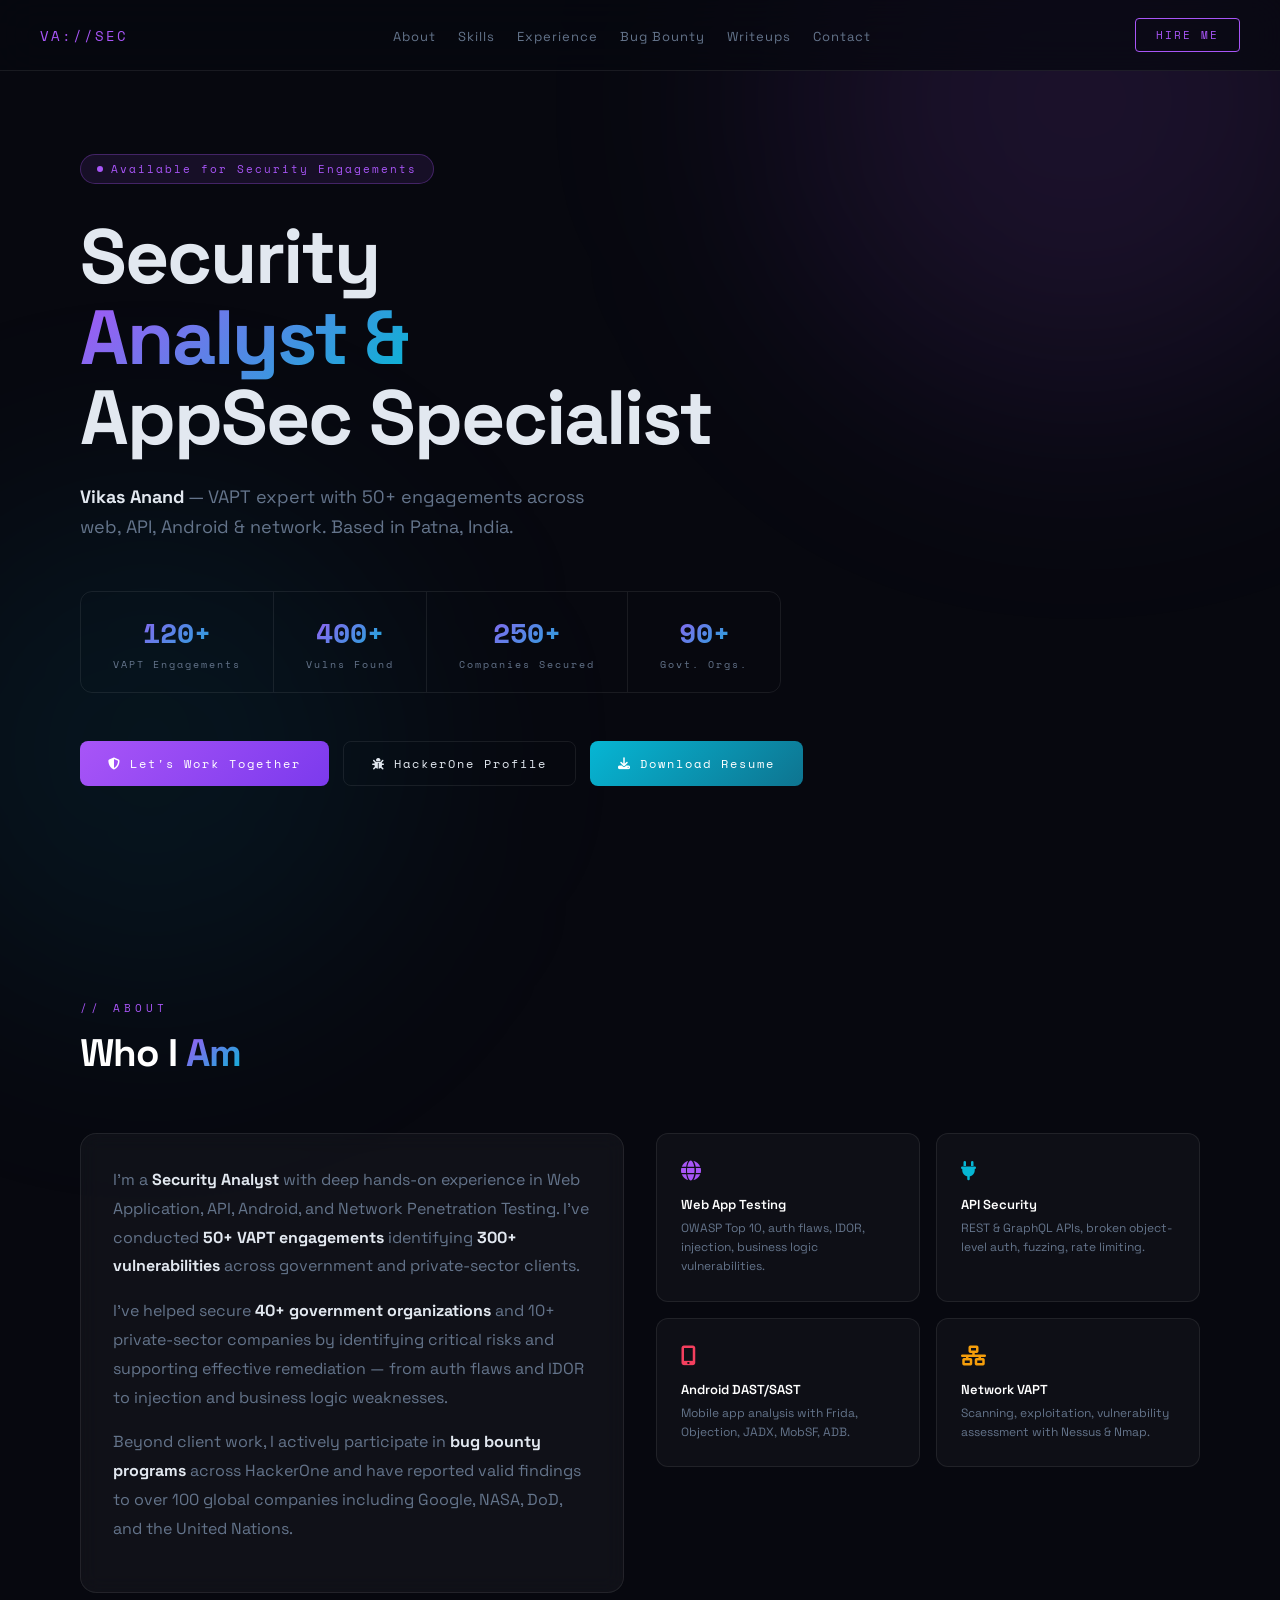
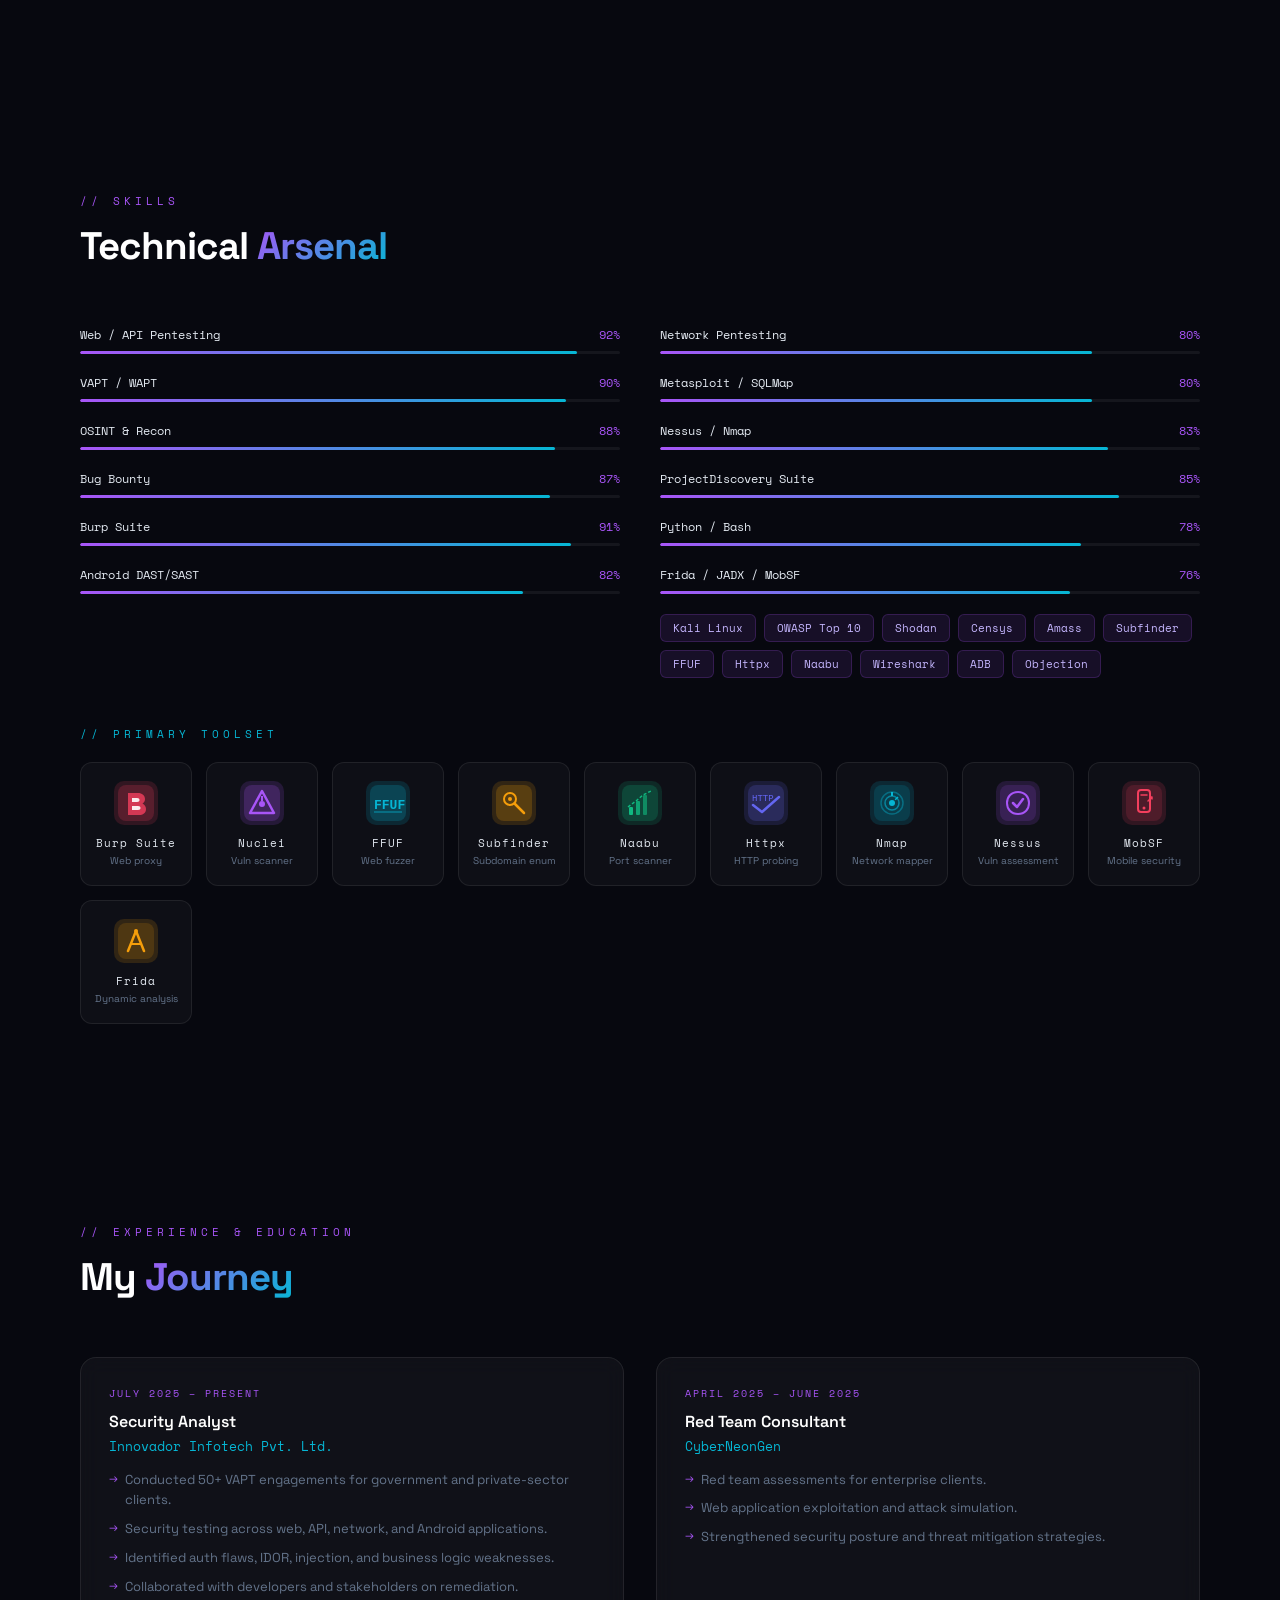
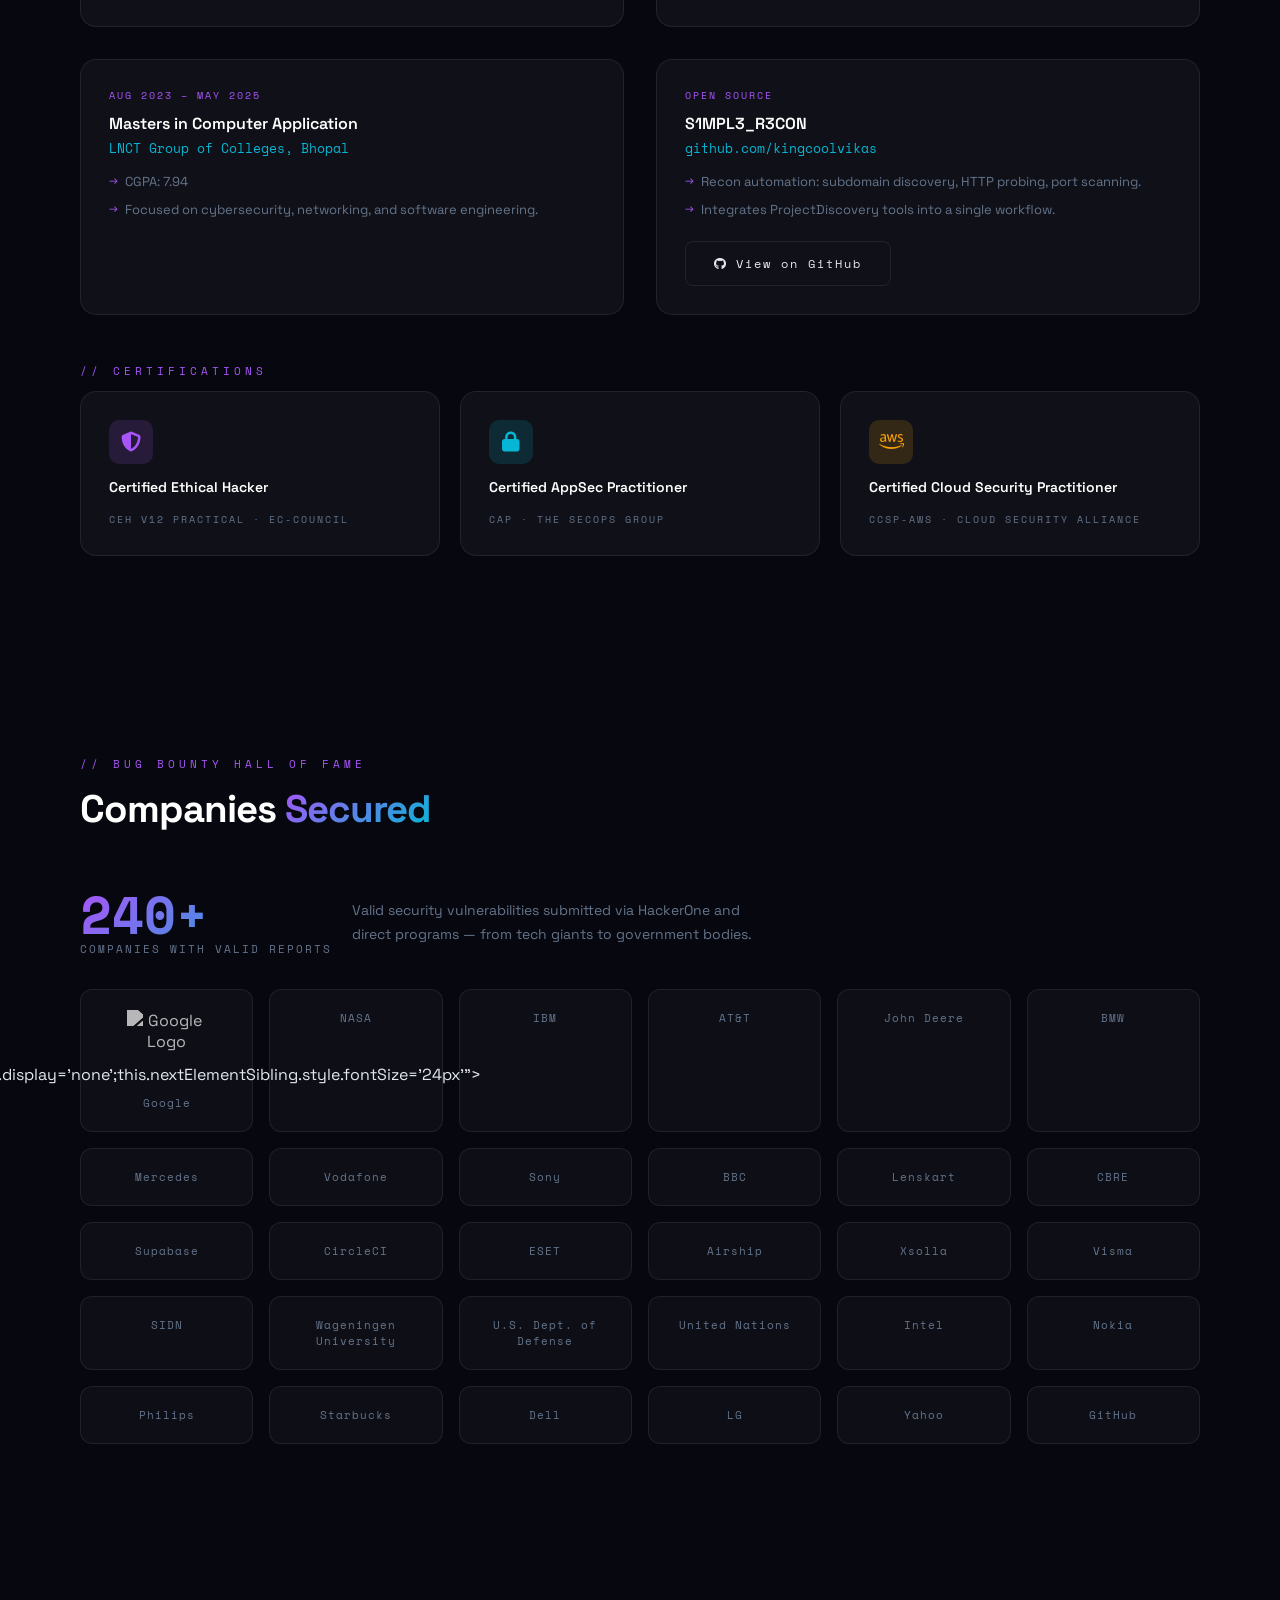
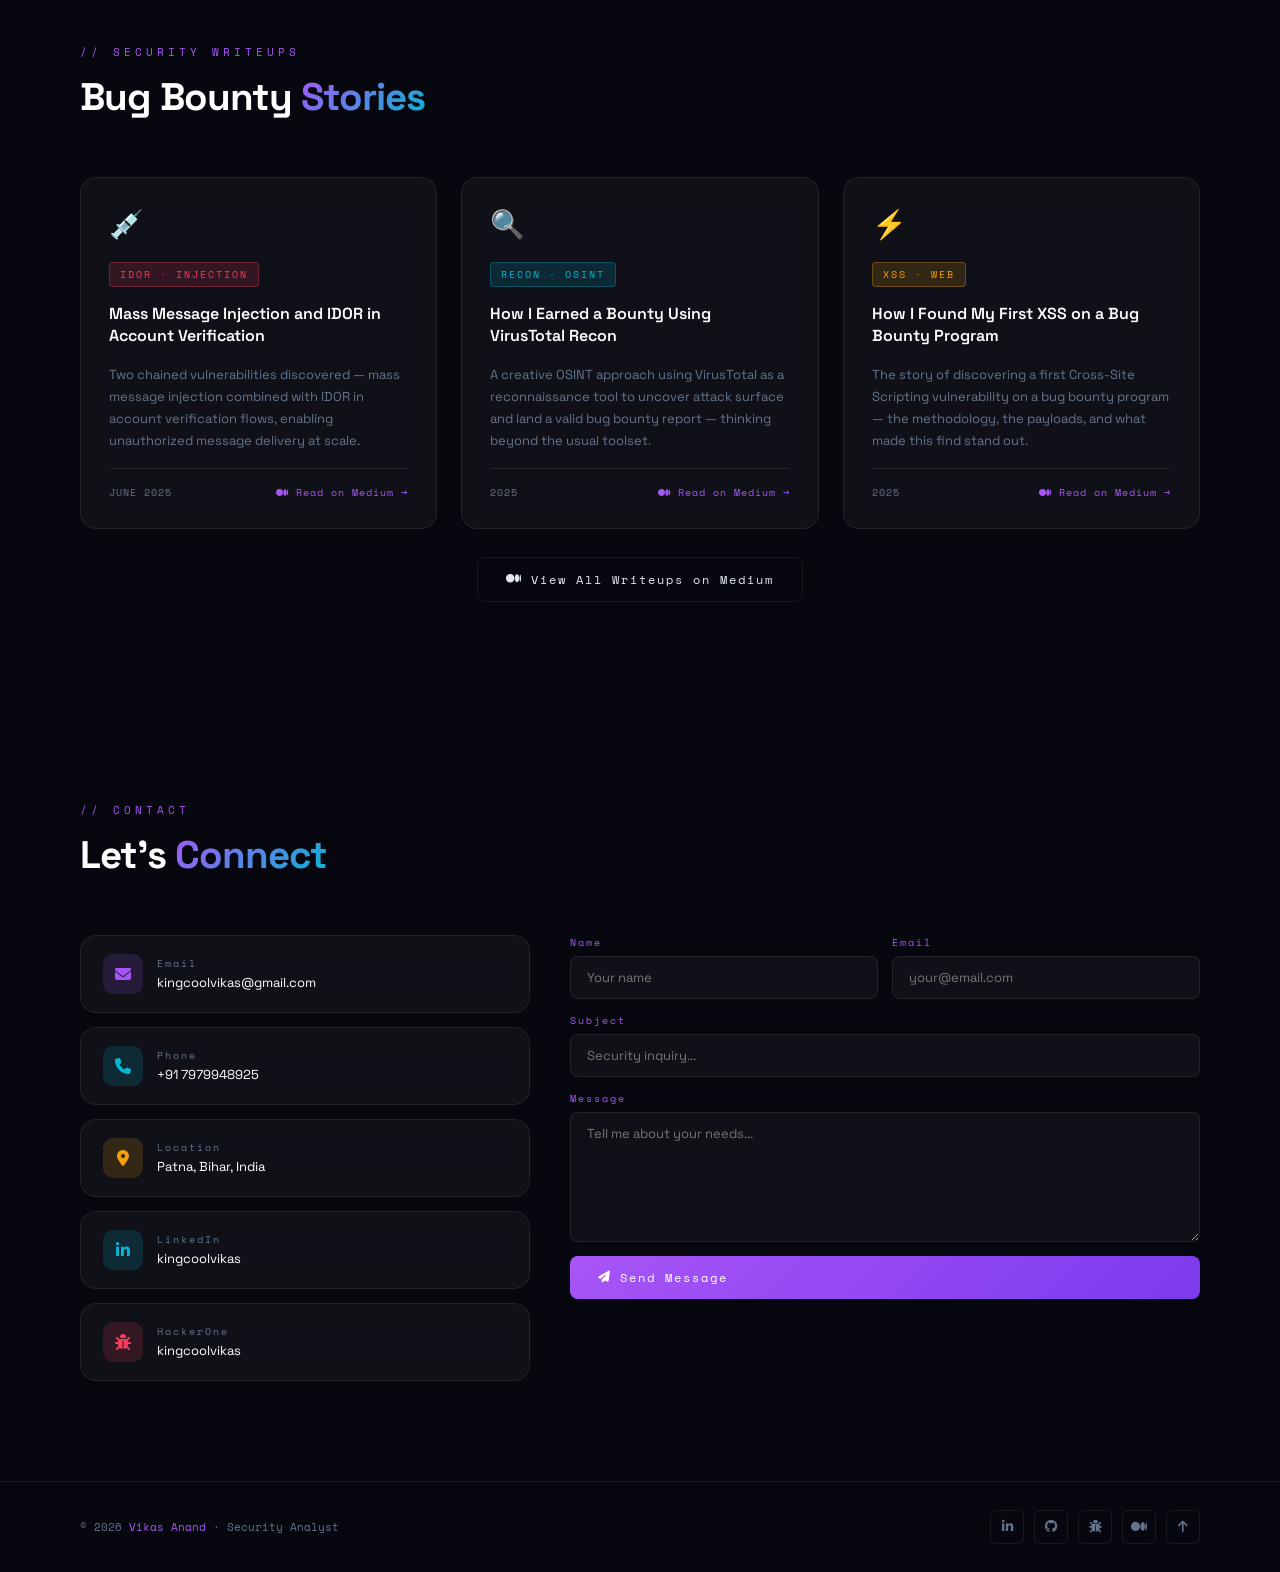
==== commit efa360dd: "Update index.html" ====
--- a/index.html
+++ b/index.html
@@ -579,21 +579,21 @@
   <div class="s-label">// Bug Bounty Hall of Fame</div>
   <h2 class="s-title">Companies <span>Secured</span></h2>
   <div class="bounty-header">
-    <div><div class="bounty-count" data-target="100" data-suffix="+">0</div><div class="bounty-count-label">COMPANIES WITH VALID REPORTS</div></div>
+    <div><div class="bounty-count" data-target="250" data-suffix="+">0</div><div class="bounty-count-label">COMPANIES WITH VALID REPORTS</div></div>
     <p style="color:var(--dim);font-size:14px;max-width:400px;line-height:1.7">Valid security vulnerabilities submitted via HackerOne and direct programs — from tech giants to government bodies.</p>
   </div>
   <div class="hall-logo-grid">
-    <div class="logo-card"><img src="https://logo.clearbit.com/google.com" alt="Google" onerror="this.style.display='none';this.nextElementSibling.style.fontSize='24px'"><span>Google</span></div>
-    <div class="logo-card"><img src="https://logo.clearbit.com/nasa.gov" alt="NASA" onerror="this.style.display='none'"><span>NASA</span></div>
-    <div class="logo-card"><img src="https://logo.clearbit.com/ibm.com" alt="IBM" onerror="this.style.display='none'"><span>IBM</span></div>
-    <div class="logo-card"><img src="https://logo.clearbit.com/att.com" alt="AT&T" onerror="this.style.display='none'"><span>AT&amp;T</span></div>
-    <div class="logo-card"><img src="https://logo.clearbit.com/deere.com" alt="John Deere" onerror="this.style.display='none'"><span>John Deere</span></div>
-    <div class="logo-card"><img src="https://logo.clearbit.com/bmw.com" alt="BMW" onerror="this.style.display='none'"><span>BMW</span></div>
-    <div class="logo-card"><img src="https://logo.clearbit.com/mercedes-benz.com" alt="Mercedes" onerror="this.style.display='none'"><span>Mercedes</span></div>
-    <div class="logo-card"><img src="https://logo.clearbit.com/vodafone.com" alt="Vodafone" onerror="this.style.display='none'"><span>Vodafone</span></div>
-    <div class="logo-card"><img src="https://logo.clearbit.com/sony.com" alt="Sony" onerror="this.style.display='none'"><span>Sony</span></div>
-    <div class="logo-card"><img src="https://logo.clearbit.com/bbc.com" alt="BBC" onerror="this.style.display='none'"><span>BBC</span></div>
-    <div class="logo-card"><img src="https://logo.clearbit.com/lenskart.com" alt="Lenskart" onerror="this.style.display='none'"><span>Lenskart</span></div>
+    <div class="logo-card"><img src="https://www.google.com/images/branding/googlelogo/2x/googlelogo_color_272x92dp.png" alt="Google Logo"> onerror="this.style.display='none';this.nextElementSibling.style.fontSize='24px'"><span>Google</span></div>
+    <div class="logo-card"><img src="https://www.nasa.gov/wp-content/themes/nasa/assets/images/nasa-logo.svg" alt="NASA" onerror="this.style.display='none'"><span>NASA</span></div>
+    <div class="logo-card"><img src="https://upload.wikimedia.org/wikipedia/commons/5/51/IBM_logo.svg" alt="IBM" onerror="this.style.display='none'"><span>IBM</span></div>
+    <div class="logo-card"><img src="https://upload.wikimedia.org/wikipedia/commons/3/31/AT%26T_logo_2016.svg" alt="AT&T" onerror="this.style.display='none'"><span>AT&amp;T</span></div>
+    <div class="logo-card"><img src="https://en.wikipedia.org/wiki/John_Deere#/media/File:John_Deere_Logo_%E2%80%93_Flat_2_Color.svg" alt="John Deere" onerror="this.style.display='none'"><span>John Deere</span></div>
+    <div class="logo-card"><img src="https://upload.wikimedia.org/wikipedia/commons/4/44/BMW.svg" alt="BMW" onerror="this.style.display='none'"><span>BMW</span></div>
+    <div class="logo-card"><img src="https://upload.wikimedia.org/wikipedia/commons/9/90/Mercedes-Logo.svg" alt="Mercedes" onerror="this.style.display='none'"><span>Mercedes</span></div>
+    <div class="logo-card"><img src="https://upload.wikimedia.org/wikipedia/en/c/cc/Vodafone_2017_logo.svg" alt="Vodafone" onerror="this.style.display='none'"><span>Vodafone</span></div>
+    <div class="logo-card"><img src="https://upload.wikimedia.org/wikipedia/commons/c/ca/Sony_logo.svg" alt="Sony" onerror="this.style.display='none'"><span>Sony</span></div>
+    <div class="logo-card"><img src="https://upload.wikimedia.org/wikipedia/commons/4/41/BBC_Logo_2021.svg" alt="BBC" onerror="this.style.display='none'"><span>BBC</span></div>
+    <div class="logo-card"><img src="https://en.wikipedia.org/wiki/Lenskart#/media/File:Lenskart_logo.svg" alt="Lenskart" onerror="this.style.display='none'"><span>Lenskart</span></div>
     <div class="logo-card"><img src="https://logo.clearbit.com/cbre.com" alt="CBRE" onerror="this.style.display='none'"><span>CBRE</span></div>
     <div class="logo-card"><img src="https://logo.clearbit.com/supabase.com" alt="Supabase" onerror="this.style.display='none'"><span>Supabase</span></div>
     <div class="logo-card"><img src="https://logo.clearbit.com/circleci.com" alt="CircleCI" onerror="this.style.display='none'"><span>CircleCI</span></div>
@@ -684,7 +684,7 @@
 </section>
 
 <footer>
-  <div class="fc">© 2025 <span>Vikas Anand</span> · Security Analyst</div>
+  <div class="fc">© 2026 <span>Vikas Anand</span> · Security Analyst</div>
   <div class="ft">
     <a href="https://linkedin.com/in/kingcoolvikas" target="_blank" title="LinkedIn"><i class="fab fa-linkedin-in"></i></a>
     <a href="https://github.com/kingcoolvikas" target="_blank" title="GitHub"><i class="fab fa-github"></i></a>
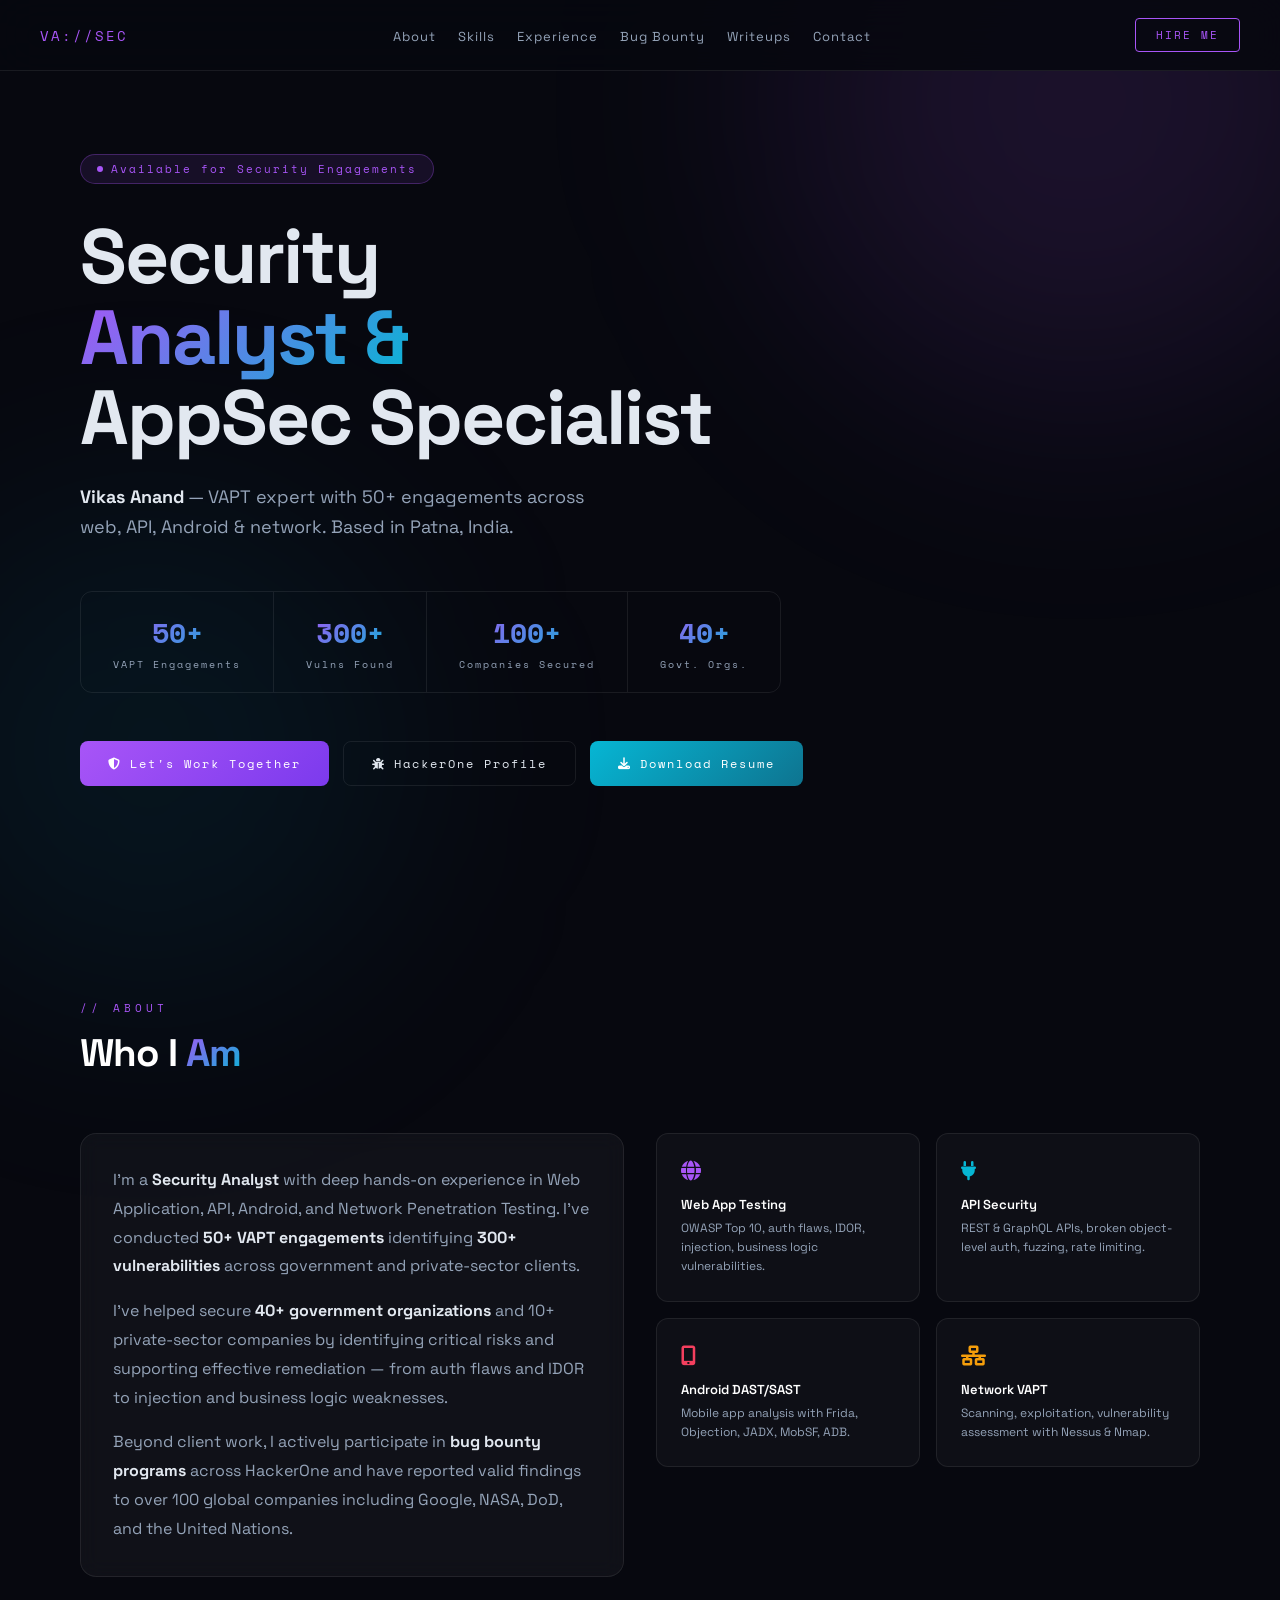
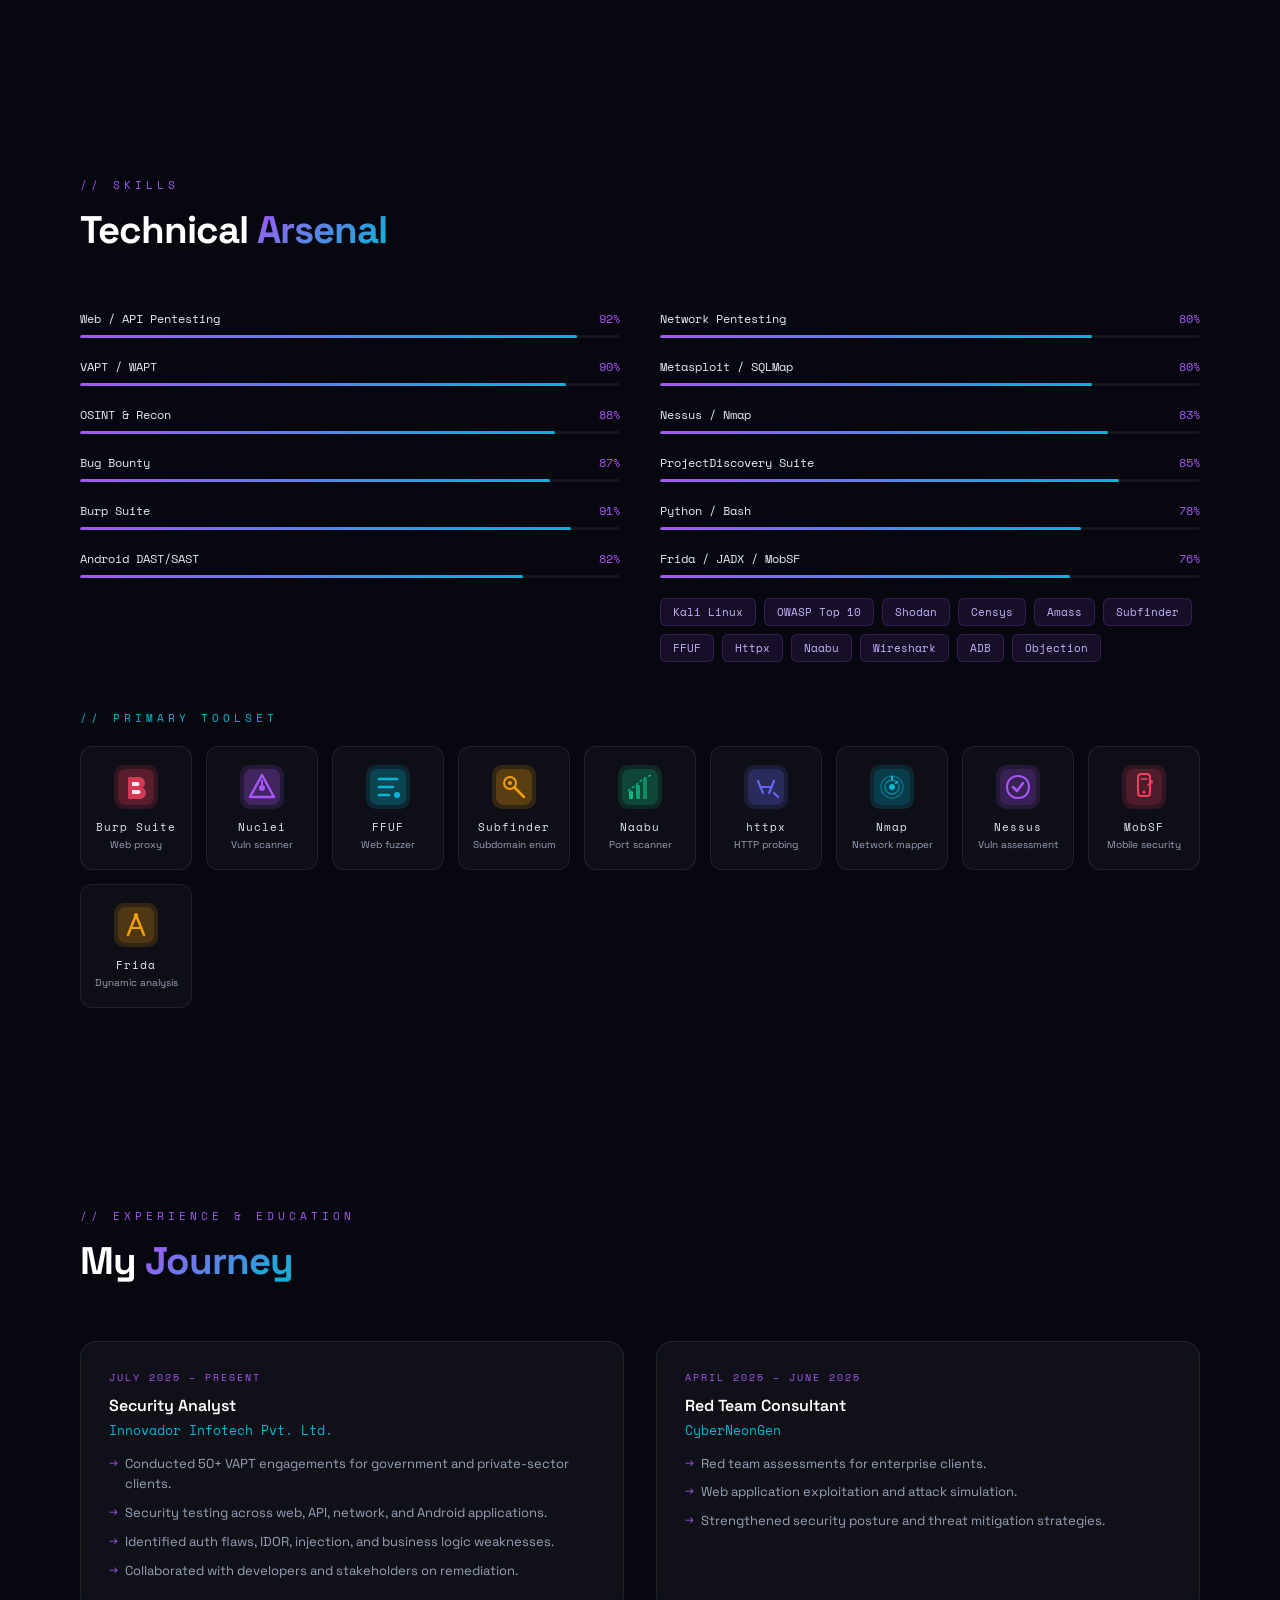
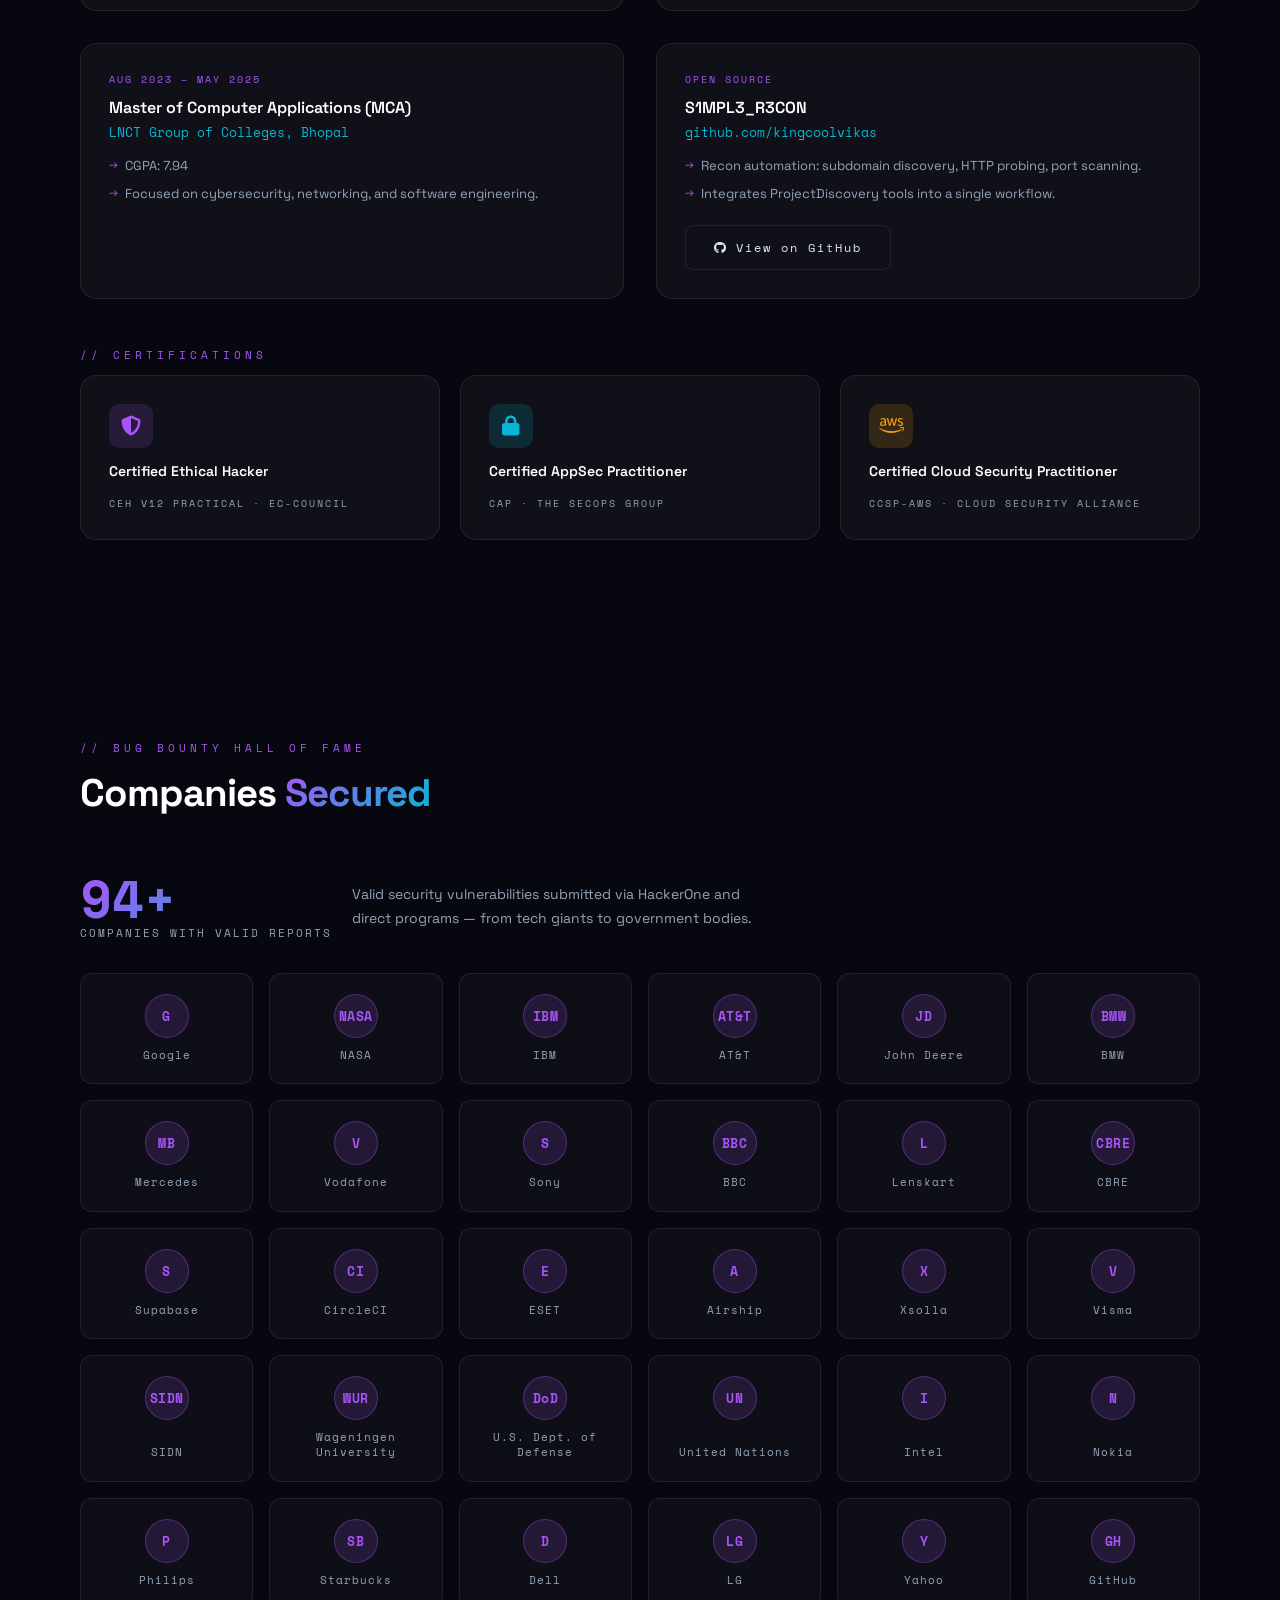
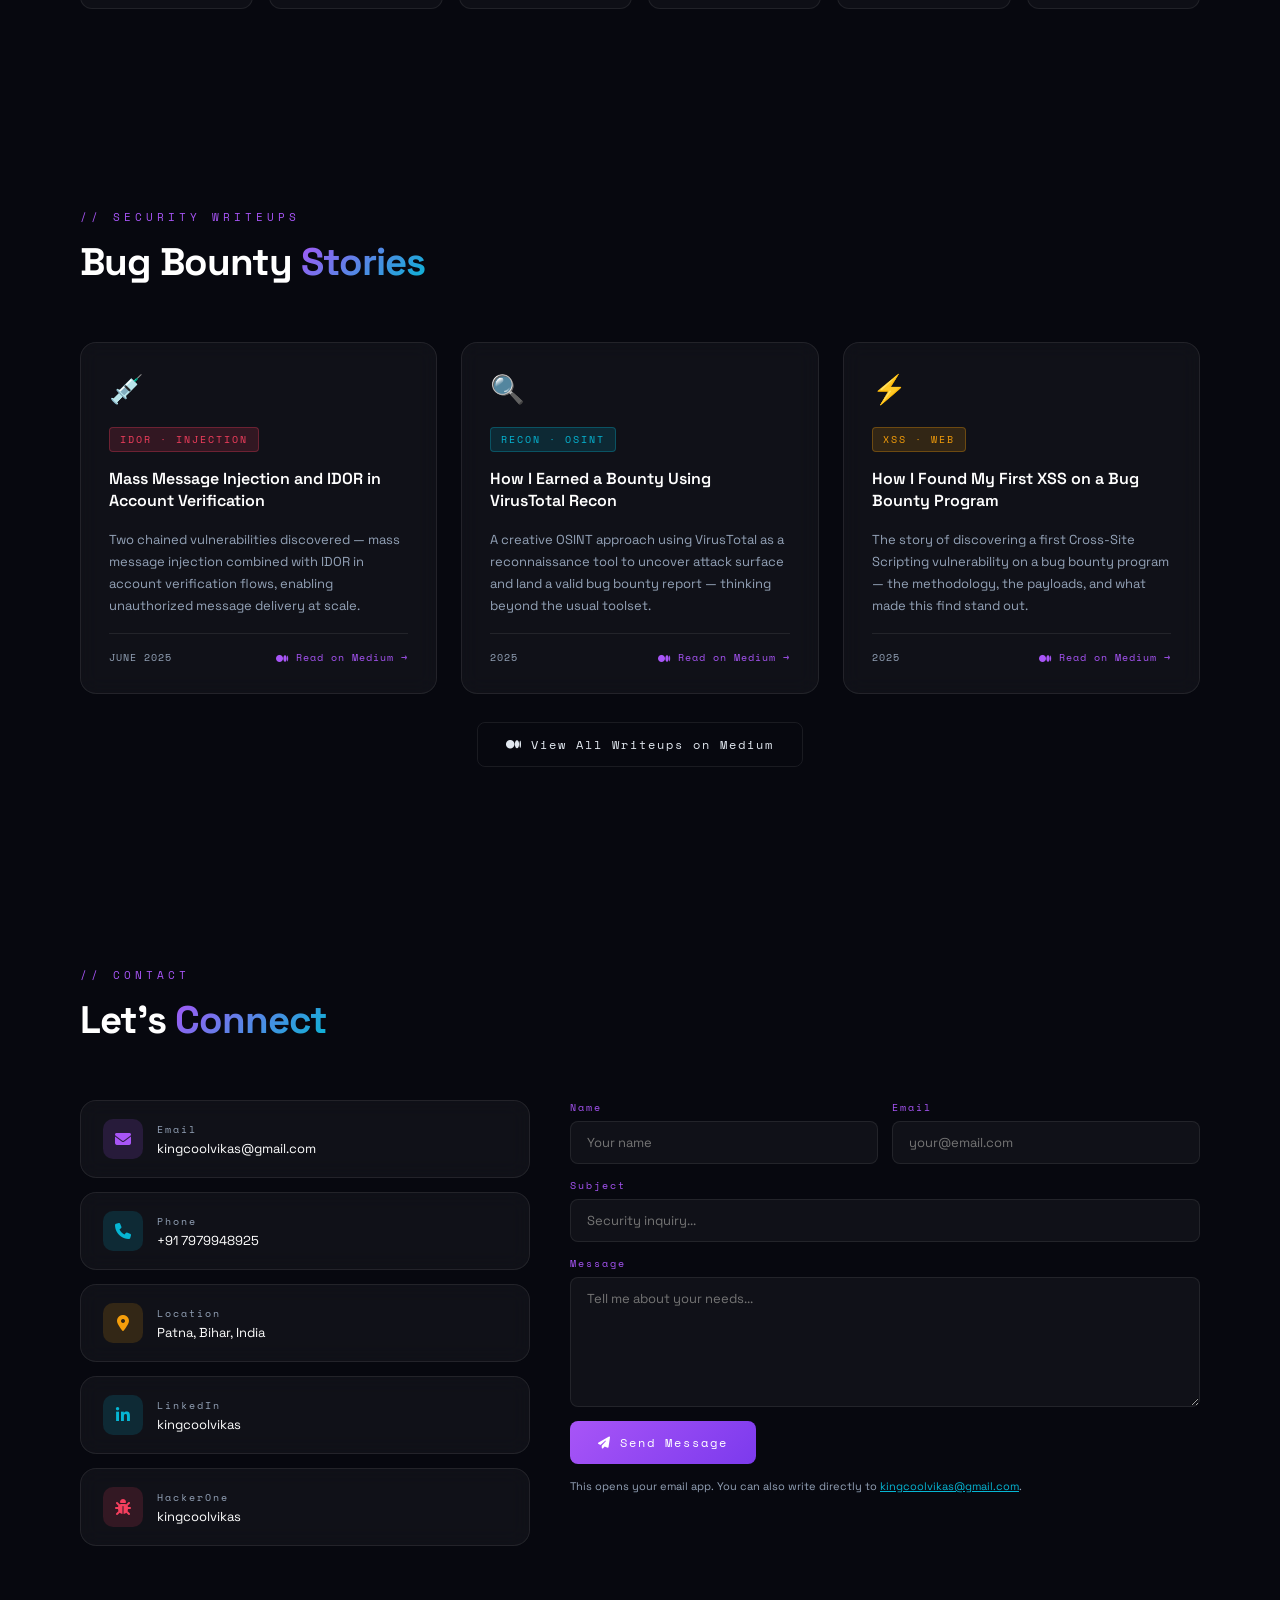
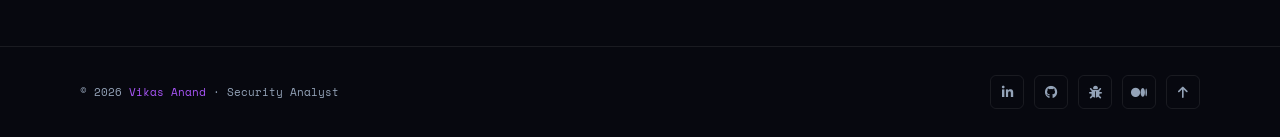
==== commit 0697f1eb: "Update greeting from 'Hello' to 'Goodbye'" ====
--- a/index.html
+++ b/index.html
@@ -1,11 +1,51 @@
 <!DOCTYPE html>
 <html lang="en">
 <head>
-<meta charset="UTF-8"/>
-<meta name="viewport" content="width=device-width, initial-scale=1.0"/>
-<title>Vikas Anand | Security Analyst</title>
-<link href="https://fonts.googleapis.com/css2?family=Space+Grotesk:wght@300;400;500;600;700&family=Space+Mono:wght@400;700&display=swap" rel="stylesheet"/>
-<link rel="stylesheet" href="https://cdnjs.cloudflare.com/ajax/libs/font-awesome/6.5.0/css/all.min.css"/>
+<meta charset="UTF-8">
+<meta name="viewport" content="width=device-width, initial-scale=1.0">
+<title>Vikas Anand | Security Analyst &amp; AppSec Specialist</title>
+
+<meta name="description" content="Vikas Anand — Security Analyst and AppSec Specialist based in Patna, India. VAPT across web, API, Android and network, with 50+ engagements and 300+ vulnerabilities identified.">
+<meta name="author" content="Vikas Anand">
+<meta name="theme-color" content="#07080f">
+<link rel="canonical" href="https://kingcoolvikas.github.io/">
+
+<meta property="og:type" content="profile">
+<meta property="og:title" content="Vikas Anand | Security Analyst &amp; AppSec Specialist">
+<meta property="og:description" content="VAPT expert with 50+ engagements across web, API, Android &amp; network. Based in Patna, India.">
+<meta property="og:url" content="https://kingcoolvikas.github.io/">
+<meta property="og:image" content="https://kingcoolvikas.github.io/og-image.png">
+<meta name="twitter:card" content="summary_large_image">
+<meta name="twitter:title" content="Vikas Anand | Security Analyst &amp; AppSec Specialist">
+<meta name="twitter:description" content="VAPT expert with 50+ engagements across web, API, Android &amp; network.">
+
+<link rel="icon" href="favicon.svg" type="image/svg+xml">
+<link rel="apple-touch-icon" href="favicon.svg">
+
+<link rel="preconnect" href="https://fonts.googleapis.com">
+<link rel="preconnect" href="https://fonts.gstatic.com" crossorigin>
+<link href="https://fonts.googleapis.com/css2?family=Space+Grotesk:wght@300;400;500;600;700&family=Space+Mono:wght@400;700&display=swap" rel="stylesheet">
+<link rel="stylesheet" href="https://cdnjs.cloudflare.com/ajax/libs/font-awesome/6.5.0/css/all.min.css">
+
+<script type="application/ld+json">
+{
+  "@context": "https://schema.org",
+  "@type": "Person",
+  "name": "Vikas Anand",
+  "jobTitle": "Security Analyst",
+  "url": "https://kingcoolvikas.github.io/",
+  "email": "mailto:kingcoolvikas@gmail.com",
+  "address": { "@type": "PostalAddress", "addressLocality": "Patna", "addressRegion": "Bihar", "addressCountry": "IN" },
+  "knowsAbout": ["Penetration Testing", "Web Application Security", "API Security", "Android Security", "Network Security"],
+  "sameAs": [
+    "https://github.com/kingcoolvikas",
+    "https://hackerone.com/kingcoolvikas",
+    "https://linkedin.com/in/kingcoolvikas",
+    "https://kingcoolvikas.medium.com"
+  ]
+}
+</script>
+
 <style>
 *,*::before,*::after{box-sizing:border-box;margin:0;padding:0}
 html{scroll-behavior:smooth}
@@ -17,11 +57,21 @@
   --accent2:#06b6d4;
   --red:#f43f5e;
   --text:#e2e8f0;
-  --dim:#64748b;
+  --dim:#94a3b8;
   --sans:'Space Grotesk',sans-serif;
   --mono:'Space Mono',monospace;
 }
 body{background:var(--bg);color:var(--text);font-family:var(--sans);overflow-x:hidden}
+a{color:inherit}
+img{max-width:100%}
+:focus-visible{outline:2px solid var(--accent2);outline-offset:3px;border-radius:4px}
+
+.skip-link{
+  position:absolute;left:12px;top:-100px;z-index:200;
+  background:var(--accent);color:#fff;padding:10px 16px;border-radius:6px;
+  font-family:var(--mono);font-size:12px;text-decoration:none;transition:top .2s;
+}
+.skip-link:focus{top:12px}
 
 /* BG ORBS */
 .orb{position:fixed;border-radius:50%;filter:blur(120px);pointer-events:none;z-index:0}
@@ -32,21 +82,29 @@
 nav{
   position:fixed;top:0;left:0;right:0;z-index:100;
   padding:18px 40px;
-  display:flex;justify-content:space-between;align-items:center;
+  display:flex;justify-content:space-between;align-items:center;gap:16px;
   backdrop-filter:blur(20px);
-  background:rgba(7,8,15,0.7);
+  background:rgba(7,8,15,0.85);
   border-bottom:1px solid var(--border);
 }
-.nav-logo{font-family:var(--mono);font-size:14px;color:var(--accent);letter-spacing:2px;text-decoration:none}
+.nav-logo{font-family:var(--mono);font-size:14px;color:var(--accent);letter-spacing:2px;text-decoration:none;flex-shrink:0}
 .nav-links{display:flex;gap:22px;list-style:none}
 .nav-links a{font-size:13px;color:var(--dim);text-decoration:none;letter-spacing:1px;transition:color .2s}
 .nav-links a:hover{color:var(--accent)}
 .nav-cta{
   font-family:var(--mono);font-size:11px;letter-spacing:2px;
   padding:8px 20px;border:1px solid var(--accent);border-radius:4px;
-  color:var(--accent);text-decoration:none;transition:all .2s;
+  color:var(--accent);text-decoration:none;transition:all .2s;white-space:nowrap;
 }
 .nav-cta:hover{background:var(--accent);color:#000}
+.nav-toggle{
+  display:none;background:none;border:1px solid var(--border);border-radius:6px;
+  width:40px;height:36px;cursor:pointer;padding:8px;
+}
+.nav-toggle span{display:block;height:2px;background:var(--text);margin:4px 0;transition:.2s}
+.nav-toggle[aria-expanded="true"] span:nth-child(1){transform:translateY(6px) rotate(45deg)}
+.nav-toggle[aria-expanded="true"] span:nth-child(2){opacity:0}
+.nav-toggle[aria-expanded="true"] span:nth-child(3){transform:translateY(-6px) rotate(-45deg)}
 
 /* HERO */
 #home{
@@ -58,27 +116,27 @@
   background:rgba(168,85,247,0.1);border:1px solid rgba(168,85,247,0.3);
   border-radius:100px;padding:6px 16px;
   font-family:var(--mono);font-size:11px;color:var(--accent);letter-spacing:2px;
-  margin-bottom:32px;width:fit-content;
-}
-.hero-badge .dot{width:6px;height:6px;border-radius:50%;background:var(--accent);animation:pulse 2s infinite}
+  margin-bottom:32px;width:fit-content;max-width:100%;
+}
+.hero-badge .dot{width:6px;height:6px;border-radius:50%;background:var(--accent);animation:pulse 2s infinite;flex-shrink:0}
 @keyframes pulse{0%,100%{opacity:1;transform:scale(1)}50%{opacity:.5;transform:scale(.8)}}
 h1.hero-h1{
-  font-size:clamp(42px,6vw,80px);font-weight:700;line-height:1.05;
+  font-size:clamp(38px,6vw,80px);font-weight:700;line-height:1.05;
   letter-spacing:-2px;margin-bottom:24px;
 }
-h1 .grad{background:linear-gradient(135deg,#a855f7,#06b6d4);-webkit-background-clip:text;-webkit-text-fill-color:transparent}
+h1 .grad{background:linear-gradient(135deg,#a855f7,#06b6d4);-webkit-background-clip:text;background-clip:text;-webkit-text-fill-color:transparent}
 .hero-sub{font-size:18px;color:var(--dim);max-width:520px;line-height:1.7;margin-bottom:48px}
 .hero-sub strong{color:var(--text)}
 
 /* ANIMATED STATS */
-.stat-row{display:flex;gap:0;margin-bottom:48px;border:1px solid var(--border);border-radius:12px;overflow:hidden;width:fit-content}
+.stat-row{display:flex;margin-bottom:48px;border:1px solid var(--border);border-radius:12px;overflow:hidden;width:fit-content;max-width:100%}
 .stat-box{padding:20px 32px;border-right:1px solid var(--border);text-align:center}
 .stat-box:last-child{border-right:none}
-.stat-n{font-size:28px;font-weight:700;background:linear-gradient(135deg,#a855f7,#06b6d4);-webkit-background-clip:text;-webkit-text-fill-color:transparent;font-family:var(--mono)}
+.stat-n{font-size:28px;font-weight:700;background:linear-gradient(135deg,#a855f7,#06b6d4);-webkit-background-clip:text;background-clip:text;-webkit-text-fill-color:transparent;font-family:var(--mono)}
 .stat-l{font-family:var(--mono);font-size:10px;color:var(--dim);letter-spacing:2px;margin-top:4px}
 
 .btns{display:flex;gap:14px;flex-wrap:wrap}
-.btn{padding:13px 28px;border-radius:8px;font-family:var(--mono);font-size:12px;letter-spacing:2px;text-decoration:none;transition:all .2s;display:inline-flex;align-items:center;gap:8px;cursor:pointer;border:none}
+.btn{padding:13px 28px;border-radius:8px;font-family:var(--mono);font-size:12px;letter-spacing:2px;text-decoration:none;transition:all .2s;display:inline-flex;align-items:center;gap:8px;cursor:pointer;border:none;text-align:left}
 .btn-p{background:linear-gradient(135deg,#a855f7,#7c3aed);color:#fff}
 .btn-p:hover{transform:translateY(-2px);box-shadow:0 12px 32px rgba(168,85,247,.4)}
 .btn-o{background:transparent;color:var(--text);border:1px solid var(--border)}
@@ -87,10 +145,10 @@
 .btn-dl:hover{transform:translateY(-2px);box-shadow:0 12px 32px rgba(6,182,212,.4)}
 
 /* SECTIONS */
-section{padding:100px 80px;position:relative;z-index:1}
+section{padding:100px 80px;position:relative;z-index:1;scroll-margin-top:80px}
 .s-label{font-family:var(--mono);font-size:11px;color:var(--accent);letter-spacing:4px;text-transform:uppercase;margin-bottom:12px}
 h2.s-title{font-size:clamp(28px,3vw,44px);font-weight:700;letter-spacing:-1px;color:#fff;margin-bottom:56px}
-h2 span{background:linear-gradient(135deg,#a855f7,#06b6d4);-webkit-background-clip:text;-webkit-text-fill-color:transparent}
+h2 span{background:linear-gradient(135deg,#a855f7,#06b6d4);-webkit-background-clip:text;background-clip:text;-webkit-text-fill-color:transparent}
 
 /* GLASS CARD */
 .glass{
@@ -103,11 +161,12 @@
 .glass:hover{border-color:rgba(168,85,247,.4);transform:translateY(-2px)}
 
 /* ABOUT */
-.about-layout{display:grid;grid-template-columns:1fr 1fr;gap:32px;align-items:start}
+.about-layout{display:grid;grid-template-columns:repeat(2,minmax(0,1fr));gap:32px;align-items:start}
 .about-card{padding:32px}
 .about-card p{color:var(--dim);line-height:1.8;margin-bottom:16px}
+.about-card p:last-child{margin-bottom:0}
 .about-card p strong{color:var(--text)}
-.services{display:grid;grid-template-columns:1fr 1fr;gap:16px}
+.services{display:grid;grid-template-columns:repeat(2,minmax(0,1fr));gap:16px}
 .svc{padding:24px;border-radius:12px;background:rgba(255,255,255,.03);border:1px solid var(--border);transition:all .2s}
 .svc:hover{border-color:rgba(168,85,247,.4);background:rgba(168,85,247,.05)}
 .svc-icon{font-size:20px;margin-bottom:12px}
@@ -119,9 +178,9 @@
 .svc p{font-size:12px;color:var(--dim);line-height:1.6}
 
 /* SKILLS */
-.skills-grid{display:grid;grid-template-columns:1fr 1fr;gap:40px}
+.skills-grid{display:grid;grid-template-columns:repeat(2,minmax(0,1fr));gap:40px}
 .skill-item{margin-bottom:20px}
-.skill-top{display:flex;justify-content:space-between;margin-bottom:8px;font-family:var(--mono);font-size:12px}
+.skill-top{display:flex;justify-content:space-between;gap:12px;margin-bottom:8px;font-family:var(--mono);font-size:12px}
 .skill-top .n{color:var(--text)}
 .skill-top .p{color:var(--accent)}
 .track{height:3px;background:rgba(255,255,255,.06);border-radius:2px;overflow:hidden}
@@ -145,7 +204,6 @@
 }
 .tool-card:hover{border-color:var(--accent);background:rgba(168,85,247,.07);transform:translateY(-3px)}
 .tool-icon{width:44px;height:44px;margin:0 auto 10px;display:flex;align-items:center;justify-content:center;border-radius:10px;font-size:22px}
-.tool-icon img{width:36px;height:36px;object-fit:contain}
 .tool-icon.burp{background:rgba(244,63,94,.15)}
 .tool-icon.nuclei{background:rgba(168,85,247,.15)}
 .tool-icon.ffuf{background:rgba(6,182,212,.15)}
@@ -160,7 +218,7 @@
 .tool-desc{font-size:10px;color:var(--dim);margin-top:3px}
 
 /* EXPERIENCE */
-.exp-grid{display:grid;grid-template-columns:1fr 1fr;gap:32px}
+.exp-grid{display:grid;grid-template-columns:repeat(2,minmax(0,1fr));gap:32px}
 .exp-card{padding:28px}
 .exp-date{font-family:var(--mono);font-size:10px;color:var(--accent);letter-spacing:2px;margin-bottom:10px}
 .exp-title{font-size:16px;font-weight:600;color:#fff;margin-bottom:4px}
@@ -170,7 +228,7 @@
 .exp-list li::before{content:'→';position:absolute;left:0;color:var(--accent);font-size:11px}
 
 /* CERTS */
-.cert-row{display:grid;grid-template-columns:repeat(3,1fr);gap:20px}
+.cert-row{display:grid;grid-template-columns:repeat(3,minmax(0,1fr));gap:20px}
 .cert-card{padding:28px;display:flex;flex-direction:column;gap:14px;align-items:flex-start}
 .cert-badge{width:44px;height:44px;border-radius:10px;display:flex;align-items:center;justify-content:center;font-size:20px}
 .cert-badge.p{background:rgba(168,85,247,.15);color:#a855f7}
@@ -181,8 +239,9 @@
 
 /* BOUNTY */
 .bounty-header{display:flex;align-items:center;gap:20px;margin-bottom:32px;flex-wrap:wrap}
-.bounty-count{font-size:52px;font-weight:700;background:linear-gradient(135deg,#a855f7,#06b6d4);-webkit-background-clip:text;-webkit-text-fill-color:transparent;line-height:1;font-family:var(--mono)}
+.bounty-count{font-size:52px;font-weight:700;background:linear-gradient(135deg,#a855f7,#06b6d4);-webkit-background-clip:text;background-clip:text;-webkit-text-fill-color:transparent;line-height:1;font-family:var(--mono)}
 .bounty-count-label{font-family:var(--mono);font-size:11px;color:var(--dim);letter-spacing:2px}
+.bounty-note{color:var(--dim);font-size:14px;max-width:400px;line-height:1.7}
 
 /* HALL OF FAME LOGOS */
 .hall-logo-grid{
@@ -201,7 +260,9 @@
   display:flex;
   flex-direction:column;
   align-items:center;
+  justify-content:space-between;
   gap:10px;
+  min-height:110px;
 }
 .logo-card:hover{border-color:rgba(168,85,247,.4);transform:translateY(-3px);background:rgba(168,85,247,.05)}
 .logo-card img{
@@ -209,22 +270,32 @@
   max-width:80px;
   height:44px;
   object-fit:contain;
-  filter:brightness(0) invert(1);
-  opacity:.7;
+  background:#fff;
+  border-radius:8px;
+  padding:5px;
   transition:opacity .2s;
+  opacity:.85;
 }
 .logo-card:hover img{opacity:1}
+.logo-mono{
+  width:44px;height:44px;border-radius:50%;
+  display:flex;align-items:center;justify-content:center;
+  background:rgba(168,85,247,.15);border:1px solid rgba(168,85,247,.35);
+  color:var(--accent);font-family:var(--mono);font-size:13px;font-weight:700;
+  letter-spacing:.5px;
+}
 .logo-card span{
   font-family:var(--mono);
   font-size:11px;
   color:var(--dim);
   letter-spacing:1px;
+  line-height:1.4;
 }
 .logo-card:hover span{color:var(--text)}
 
 /* WRITEUPS */
 #writeups{padding:100px 80px}
-.writeup-grid{display:grid;grid-template-columns:repeat(3,1fr);gap:24px}
+.writeup-grid{display:grid;grid-template-columns:repeat(3,minmax(0,1fr));gap:24px}
 .writeup-card{padding:28px;display:flex;flex-direction:column;gap:16px;border-radius:16px;text-decoration:none;transition:all .25s}
 .writeup-card:hover{border-color:rgba(168,85,247,.5);transform:translateY(-4px);box-shadow:0 20px 50px rgba(168,85,247,.12)}
 .writeup-tag{font-family:var(--mono);font-size:10px;letter-spacing:2px;padding:4px 10px;border-radius:4px;display:inline-block;width:fit-content}
@@ -233,15 +304,15 @@
 .tag-xss{background:rgba(245,158,11,.15);color:#f59e0b;border:1px solid rgba(245,158,11,.3)}
 .writeup-title{font-size:16px;font-weight:600;color:#fff;line-height:1.4}
 .writeup-desc{font-size:13px;color:var(--dim);line-height:1.7}
-.writeup-footer{display:flex;align-items:center;justify-content:space-between;margin-top:auto;padding-top:16px;border-top:1px solid var(--border)}
+.writeup-footer{display:flex;align-items:center;justify-content:space-between;gap:10px;margin-top:auto;padding-top:16px;border-top:1px solid var(--border)}
 .writeup-date{font-family:var(--mono);font-size:10px;color:var(--dim);letter-spacing:1px}
 .writeup-read{font-family:var(--mono);font-size:10px;color:var(--accent);letter-spacing:1px;display:flex;align-items:center;gap:6px}
 .writeup-icon{font-size:28px;margin-bottom:4px}
 
 /* CONTACT */
-.contact-layout{display:grid;grid-template-columns:1fr 1.4fr;gap:40px}
-.c-cards{display:flex;flex-direction:column;gap:14px}
-.c-card{padding:18px 22px;display:flex;align-items:center;gap:14px}
+.contact-layout{display:grid;grid-template-columns:minmax(0,1fr) minmax(0,1.4fr);gap:40px}
+.c-cards{display:flex;flex-direction:column;gap:14px;min-width:0}
+.c-card{padding:18px 22px;display:flex;align-items:center;gap:14px;min-width:0}
 .c-icon{width:40px;height:40px;border-radius:10px;display:flex;align-items:center;justify-content:center;font-size:16px;flex-shrink:0}
 .c-icon.m{background:rgba(168,85,247,.15);color:#a855f7}
 .c-icon.p{background:rgba(6,182,212,.15);color:#06b6d4}
@@ -249,19 +320,24 @@
 .c-icon.h{background:rgba(244,63,94,.15);color:#f43f5e}
 .c-icon.loc{background:rgba(245,158,11,.15);color:#f59e0b}
 .c-label{font-family:var(--mono);font-size:10px;color:var(--dim);letter-spacing:2px;margin-bottom:3px}
-.c-val{font-size:13px;color:#fff}
+.c-val{font-size:13px;color:#fff;overflow-wrap:anywhere}
 .c-val a{color:#fff;text-decoration:none}
 .c-val a:hover{color:var(--accent)}
-.cform{display:flex;flex-direction:column;gap:14px}
-.frow{display:grid;grid-template-columns:1fr 1fr;gap:14px}
-.fg{display:flex;flex-direction:column;gap:6px}
+.cform{display:flex;flex-direction:column;gap:14px;min-width:0}
+.frow{display:grid;grid-template-columns:repeat(2,minmax(0,1fr));gap:14px}
+.fg{display:flex;flex-direction:column;gap:6px;min-width:0}
 .flbl{font-family:var(--mono);font-size:10px;color:var(--accent);letter-spacing:2px}
-.fi,.fta{background:rgba(255,255,255,.04);border:1px solid var(--border);border-radius:8px;padding:12px 16px;color:var(--text);font-family:var(--sans);font-size:13px;outline:none;transition:border-color .2s}
+.fi,.fta{width:100%;background:rgba(255,255,255,.04);border:1px solid var(--border);border-radius:8px;padding:12px 16px;color:var(--text);font-family:var(--sans);font-size:13px;outline:none;transition:border-color .2s}
 .fi:focus,.fta:focus{border-color:var(--accent)}
 .fta{min-height:130px;resize:vertical}
+.cform .btn{align-self:flex-start}
+.form-status{display:none;font-family:var(--mono);font-size:11px;color:var(--accent);margin-top:6px;line-height:1.6}
+.form-status.visible{display:block}
+.form-note{font-size:11px;color:var(--dim);line-height:1.6}
+.form-note a{color:var(--accent2)}
 
 /* FOOTER */
-footer{padding:28px 80px;border-top:1px solid var(--border);display:flex;justify-content:space-between;align-items:center;position:relative;z-index:1}
+footer{padding:28px 80px;border-top:1px solid var(--border);display:flex;justify-content:space-between;align-items:center;gap:16px;position:relative;z-index:1}
 .fc{font-family:var(--mono);font-size:11px;color:var(--dim)}
 .fc span{color:var(--accent)}
 .ft{display:flex;gap:10px}
@@ -273,26 +349,75 @@
 .stat-n.counted{animation:countUp .4s ease}
 
 @media(max-width:900px){
-  nav{padding:14px 20px}
-  .nav-links{display:none}
+  nav{padding:14px 20px;gap:12px}
+  .nav-toggle{display:block;margin-left:auto}
+  .nav-links{
+    display:none;
+    position:fixed;top:64px;left:0;right:0;
+    flex-direction:column;gap:0;
+    padding:8px 20px 20px;
+    background:rgba(7,8,15,0.98);
+    border-bottom:1px solid var(--border);
+    backdrop-filter:blur(20px);
+  }
+  .nav-links.open{display:flex}
+  .nav-links li{border-bottom:1px solid var(--border)}
+  .nav-links li:last-child{border-bottom:none}
+  .nav-links a{display:block;padding:14px 0;font-size:14px}
   section,#writeups{padding:70px 24px}
   #home{padding:100px 24px 60px}
-  .about-layout,.skills-grid,.exp-grid,.cert-row,.contact-layout,.writeup-grid{grid-template-columns:1fr}
+  .about-layout,.skills-grid,.exp-grid,.cert-row,.contact-layout,.writeup-grid{grid-template-columns:minmax(0,1fr)}
   .stat-row{flex-wrap:wrap}
   .stat-box{border-right:none;border-bottom:1px solid var(--border)}
   footer{padding:20px 24px;flex-direction:column;gap:12px;text-align:center}
   .hall-logo-grid{grid-template-columns:repeat(auto-fill,minmax(120px,1fr))}
   .tools-grid{grid-template-columns:repeat(auto-fill,minmax(90px,1fr))}
 }
+
+@media(max-width:600px){
+  .frow{grid-template-columns:minmax(0,1fr)}
+  .services{grid-template-columns:minmax(0,1fr)}
+  .stat-row{display:grid;grid-template-columns:repeat(2,minmax(0,1fr));width:100%}
+  .stat-box{border-right:1px solid var(--border);border-bottom:1px solid var(--border)}
+  .stat-box:nth-child(2n){border-right:none}
+  .stat-box:nth-last-child(-n+2){border-bottom:none}
+  .btn{width:100%;justify-content:center}
+  .hero-sub{font-size:16px}
+}
+
+
+/* UTILITIES */
+.mt-10{margin-top:10px}
+.mt-20{margin-top:20px}
+.mt-28-center{margin-top:28px;text-align:center}
+.mt-48{margin-top:48px}
+.btn-fit{margin-top:20px;width:fit-content}
+.label-tight{margin-bottom:12px}
+.exp-card--stack{display:flex;flex-direction:column;justify-content:space-between}
+
+@media(prefers-reduced-motion:reduce){
+  html{scroll-behavior:auto}
+  *,*::before,*::after{animation-duration:.001ms !important;animation-iteration-count:1 !important;transition-duration:.001ms !important}
+}
+
+@media print{
+  nav,.orb,.btns,footer .ft{display:none}
+  body{background:#fff;color:#000}
+}
 </style>
+<noscript><style>.fill{width:var(--w)}</style></noscript>
 </head>
 <body>
-<div class="orb orb-1"></div>
-<div class="orb orb-2"></div>
-
-<nav>
+<a class="skip-link" href="#main">Skip to content</a>
+<div class="orb orb-1" aria-hidden="true"></div>
+<div class="orb orb-2" aria-hidden="true"></div>
+
+<nav aria-label="Main navigation">
   <a href="#home" class="nav-logo">VA://SEC</a>
-  <ul class="nav-links">
+  <button class="nav-toggle" id="navToggle" type="button" aria-label="Toggle navigation menu" aria-expanded="false" aria-controls="navLinks">
+    <span></span><span></span><span></span>
+  </button>
+  <ul class="nav-links" id="navLinks">
     <li><a href="#about">About</a></li>
     <li><a href="#skills">Skills</a></li>
     <li><a href="#experience">Experience</a></li>
@@ -300,37 +425,39 @@
     <li><a href="#writeups">Writeups</a></li>
     <li><a href="#contact">Contact</a></li>
   </ul>
-  <a href="mailto:kingcoolvikas@gmail.com" class="nav-cta">HIRE ME</a>
+  <a href="mailto:kingcoolvikas@gmail.com?subject=Security%20engagement%20inquiry" class="nav-cta">HIRE ME</a>
 </nav>
 
+<main id="main">
+
 <!-- HERO -->
-<section id="home">
-  <div class="hero-badge"><span class="dot"></span> Available for Security Engagements</div>
-  <h1 class="hero-h1">Security<br><span class="grad">Analyst &</span><br>AppSec Specialist</h1>
-  <p class="hero-sub"><strong>Vikas Anand</strong> — VAPT expert with 50+ engagements across web, API, Android & network. Based in Patna, India.</p>
+<section id="home" aria-labelledby="hero-title">
+  <div class="hero-badge"><span class="dot" aria-hidden="true"></span> Available for Security Engagements</div>
+  <h1 class="hero-h1" id="hero-title">Security<br><span class="grad">Analyst &amp;</span><br>AppSec Specialist</h1>
+  <p class="hero-sub"><strong>Vikas Anand</strong> — VAPT expert with 50+ engagements across web, API, Android &amp; network. Based in Patna, India.</p>
   <div class="stat-row">
-    <div class="stat-box"><div class="stat-n" data-target="120" data-suffix="+">0</div><div class="stat-l">VAPT Engagements</div></div>
-    <div class="stat-box"><div class="stat-n" data-target="400" data-suffix="+">0</div><div class="stat-l">Vulns Found</div></div>
-    <div class="stat-box"><div class="stat-n" data-target="250" data-suffix="+">0</div><div class="stat-l">Companies Secured</div></div>
-    <div class="stat-box"><div class="stat-n" data-target="90" data-suffix="+">0</div><div class="stat-l">Govt. Orgs.</div></div>
+    <div class="stat-box"><div class="stat-n" data-target="50" data-suffix="+">50+</div><div class="stat-l">VAPT Engagements</div></div>
+    <div class="stat-box"><div class="stat-n" data-target="300" data-suffix="+">300+</div><div class="stat-l">Vulns Found</div></div>
+    <div class="stat-box"><div class="stat-n" data-target="100" data-suffix="+">100+</div><div class="stat-l">Companies Secured</div></div>
+    <div class="stat-box"><div class="stat-n" data-target="40" data-suffix="+">40+</div><div class="stat-l">Govt. Orgs.</div></div>
   </div>
   <div class="btns">
-    <a href="#contact" class="btn btn-p"><i class="fas fa-shield-alt"></i> Let's Work Together</a>
-    <a href="https://hackerone.com/kingcoolvikas" target="_blank" class="btn btn-o"><i class="fas fa-bug"></i> HackerOne Profile</a>
+    <a href="#contact" class="btn btn-p"><i class="fas fa-shield-alt" aria-hidden="true"></i> Let's Work Together</a>
+    <a href="https://hackerone.com/kingcoolvikas" target="_blank" rel="noopener noreferrer" class="btn btn-o"><i class="fas fa-bug" aria-hidden="true"></i> HackerOne Profile</a>
     <a href="https://raw.githubusercontent.com/kingcoolvikas/Resume/main/Vikas_Anand_Resume_4_July_2026.pdf"
-   class="btn btn-dl"
-   download="Vikas_Anand_Resume_4_July_2026.pdf"
-   target="_blank"
-   rel="noopener noreferrer">
-    <i class="fas fa-download"></i> Download Resume
-</a>
+       class="btn btn-dl"
+       download="Vikas_Anand_Resume_4_July_2026.pdf"
+       target="_blank"
+       rel="noopener noreferrer">
+      <i class="fas fa-download" aria-hidden="true"></i> Download Resume
+    </a>
   </div>
 </section>
 
 <!-- ABOUT -->
-<section id="about">
+<section id="about" aria-labelledby="about-title">
   <div class="s-label">// About</div>
-  <h2 class="s-title">Who I <span>Am</span></h2>
+  <h2 class="s-title" id="about-title">Who I <span>Am</span></h2>
   <div class="about-layout">
     <div class="glass about-card">
       <p>I'm a <strong>Security Analyst</strong> with deep hands-on experience in Web Application, API, Android, and Network Penetration Testing. I've conducted <strong>50+ VAPT engagements</strong> identifying <strong>300+ vulnerabilities</strong> across government and private-sector clients.</p>
@@ -338,35 +465,35 @@
       <p>Beyond client work, I actively participate in <strong>bug bounty programs</strong> across HackerOne and have reported valid findings to over 100 global companies including Google, NASA, DoD, and the United Nations.</p>
     </div>
     <div class="services">
-      <div class="svc"><div class="svc-icon"><i class="fas fa-globe"></i></div><h3>Web App Testing</h3><p>OWASP Top 10, auth flaws, IDOR, injection, business logic vulnerabilities.</p></div>
-      <div class="svc"><div class="svc-icon"><i class="fas fa-plug"></i></div><h3>API Security</h3><p>REST & GraphQL APIs, broken object-level auth, fuzzing, rate limiting.</p></div>
-      <div class="svc"><div class="svc-icon"><i class="fas fa-mobile-alt"></i></div><h3>Android DAST/SAST</h3><p>Mobile app analysis with Frida, Objection, JADX, MobSF, ADB.</p></div>
-      <div class="svc"><div class="svc-icon"><i class="fas fa-network-wired"></i></div><h3>Network VAPT</h3><p>Scanning, exploitation, vulnerability assessment with Nessus & Nmap.</p></div>
+      <div class="svc"><div class="svc-icon"><i class="fas fa-globe" aria-hidden="true"></i></div><h3>Web App Testing</h3><p>OWASP Top 10, auth flaws, IDOR, injection, business logic vulnerabilities.</p></div>
+      <div class="svc"><div class="svc-icon"><i class="fas fa-plug" aria-hidden="true"></i></div><h3>API Security</h3><p>REST &amp; GraphQL APIs, broken object-level auth, fuzzing, rate limiting.</p></div>
+      <div class="svc"><div class="svc-icon"><i class="fas fa-mobile-alt" aria-hidden="true"></i></div><h3>Android DAST/SAST</h3><p>Mobile app analysis with Frida, Objection, JADX, MobSF, ADB.</p></div>
+      <div class="svc"><div class="svc-icon"><i class="fas fa-network-wired" aria-hidden="true"></i></div><h3>Network VAPT</h3><p>Scanning, exploitation, vulnerability assessment with Nessus &amp; Nmap.</p></div>
     </div>
   </div>
 </section>
 
 <!-- SKILLS -->
-<section id="skills">
+<section id="skills" aria-labelledby="skills-title">
   <div class="s-label">// Skills</div>
-  <h2 class="s-title">Technical <span>Arsenal</span></h2>
+  <h2 class="s-title" id="skills-title">Technical <span>Arsenal</span></h2>
   <div class="skills-grid">
     <div>
-      <div class="skill-item"><div class="skill-top"><span class="n">Web / API Pentesting</span><span class="p">92%</span></div><div class="track"><div class="fill" data-w="92"></div></div></div>
-      <div class="skill-item"><div class="skill-top"><span class="n">VAPT / WAPT</span><span class="p">90%</span></div><div class="track"><div class="fill" data-w="90"></div></div></div>
-      <div class="skill-item"><div class="skill-top"><span class="n">OSINT & Recon</span><span class="p">88%</span></div><div class="track"><div class="fill" data-w="88"></div></div></div>
-      <div class="skill-item"><div class="skill-top"><span class="n">Bug Bounty</span><span class="p">87%</span></div><div class="track"><div class="fill" data-w="87"></div></div></div>
-      <div class="skill-item"><div class="skill-top"><span class="n">Burp Suite</span><span class="p">91%</span></div><div class="track"><div class="fill" data-w="91"></div></div></div>
-      <div class="skill-item"><div class="skill-top"><span class="n">Android DAST/SAST</span><span class="p">82%</span></div><div class="track"><div class="fill" data-w="82"></div></div></div>
+      <div class="skill-item"><div class="skill-top"><span class="n">Web / API Pentesting</span><span class="p">92%</span></div><div class="track" role="img" aria-label="Web and API pentesting: 92 percent"><div class="fill" data-w="92" style="--w:92%"></div></div></div>
+      <div class="skill-item"><div class="skill-top"><span class="n">VAPT / WAPT</span><span class="p">90%</span></div><div class="track" role="img" aria-label="VAPT and WAPT: 90 percent"><div class="fill" data-w="90" style="--w:90%"></div></div></div>
+      <div class="skill-item"><div class="skill-top"><span class="n">OSINT &amp; Recon</span><span class="p">88%</span></div><div class="track" role="img" aria-label="OSINT and recon: 88 percent"><div class="fill" data-w="88" style="--w:88%"></div></div></div>
+      <div class="skill-item"><div class="skill-top"><span class="n">Bug Bounty</span><span class="p">87%</span></div><div class="track" role="img" aria-label="Bug bounty: 87 percent"><div class="fill" data-w="87" style="--w:87%"></div></div></div>
+      <div class="skill-item"><div class="skill-top"><span class="n">Burp Suite</span><span class="p">91%</span></div><div class="track" role="img" aria-label="Burp Suite: 91 percent"><div class="fill" data-w="91" style="--w:91%"></div></div></div>
+      <div class="skill-item"><div class="skill-top"><span class="n">Android DAST/SAST</span><span class="p">82%</span></div><div class="track" role="img" aria-label="Android DAST and SAST: 82 percent"><div class="fill" data-w="82" style="--w:82%"></div></div></div>
     </div>
     <div>
-      <div class="skill-item"><div class="skill-top"><span class="n">Network Pentesting</span><span class="p">80%</span></div><div class="track"><div class="fill" data-w="80"></div></div></div>
-      <div class="skill-item"><div class="skill-top"><span class="n">Metasploit / SQLMap</span><span class="p">80%</span></div><div class="track"><div class="fill" data-w="80"></div></div></div>
-      <div class="skill-item"><div class="skill-top"><span class="n">Nessus / Nmap</span><span class="p">83%</span></div><div class="track"><div class="fill" data-w="83"></div></div></div>
-      <div class="skill-item"><div class="skill-top"><span class="n">ProjectDiscovery Suite</span><span class="p">85%</span></div><div class="track"><div class="fill" data-w="85"></div></div></div>
-      <div class="skill-item"><div class="skill-top"><span class="n">Python / Bash</span><span class="p">78%</span></div><div class="track"><div class="fill" data-w="78"></div></div></div>
-      <div class="skill-item"><div class="skill-top"><span class="n">Frida / JADX / MobSF</span><span class="p">76%</span></div><div class="track"><div class="fill" data-w="76"></div></div></div>
-      <div class="chip-wrap" style="margin-top:20px">
+      <div class="skill-item"><div class="skill-top"><span class="n">Network Pentesting</span><span class="p">80%</span></div><div class="track" role="img" aria-label="Network pentesting: 80 percent"><div class="fill" data-w="80" style="--w:80%"></div></div></div>
+      <div class="skill-item"><div class="skill-top"><span class="n">Metasploit / SQLMap</span><span class="p">80%</span></div><div class="track" role="img" aria-label="Metasploit and SQLMap: 80 percent"><div class="fill" data-w="80" style="--w:80%"></div></div></div>
+      <div class="skill-item"><div class="skill-top"><span class="n">Nessus / Nmap</span><span class="p">83%</span></div><div class="track" role="img" aria-label="Nessus and Nmap: 83 percent"><div class="fill" data-w="83" style="--w:83%"></div></div></div>
+      <div class="skill-item"><div class="skill-top"><span class="n">ProjectDiscovery Suite</span><span class="p">85%</span></div><div class="track" role="img" aria-label="ProjectDiscovery suite: 85 percent"><div class="fill" data-w="85" style="--w:85%"></div></div></div>
+      <div class="skill-item"><div class="skill-top"><span class="n">Python / Bash</span><span class="p">78%</span></div><div class="track" role="img" aria-label="Python and Bash: 78 percent"><div class="fill" data-w="78" style="--w:78%"></div></div></div>
+      <div class="skill-item"><div class="skill-top"><span class="n">Frida / JADX / MobSF</span><span class="p">76%</span></div><div class="track" role="img" aria-label="Frida, JADX and MobSF: 76 percent"><div class="fill" data-w="76" style="--w:76%"></div></div></div>
+      <div class="chip-wrap mt-20">
         <span class="chip">Kali Linux</span><span class="chip">OWASP Top 10</span><span class="chip">Shodan</span><span class="chip">Censys</span><span class="chip">Amass</span><span class="chip">Subfinder</span><span class="chip">FFUF</span><span class="chip">Httpx</span><span class="chip">Naabu</span><span class="chip">Wireshark</span><span class="chip">ADB</span><span class="chip">Objection</span>
       </div>
     </div>
@@ -377,8 +504,8 @@
     <div class="tools-label">// Primary Toolset</div>
     <div class="tools-grid">
       <div class="tool-card">
-        <div class="tool-icon burp">
-          <svg width="36" height="36" viewBox="0 0 36 36" fill="none">
+        <div class="tool-icon burp" aria-hidden="true">
+          <svg width="36" height="36" viewBox="0 0 36 36" fill="none" focusable="false">
             <rect width="36" height="36" rx="8" fill="rgba(244,63,94,0.2)"/>
             <path d="M10 8h10c4 0 7 2.5 7 6 0 2-1 3.5-2.5 4.5C26.5 19.5 28 21.5 28 24c0 4-3 6-7 6H10V8z" fill="#f43f5e" opacity=".8"/>
             <path d="M14 13h5c1.7 0 2.5.8 2.5 2s-.8 2-2.5 2H14v-4z" fill="#fff" opacity=".9"/>
@@ -389,8 +516,8 @@
         <div class="tool-desc">Web proxy</div>
       </div>
       <div class="tool-card">
-        <div class="tool-icon nuclei">
-          <svg width="36" height="36" viewBox="0 0 36 36" fill="none">
+        <div class="tool-icon nuclei" aria-hidden="true">
+          <svg width="36" height="36" viewBox="0 0 36 36" fill="none" focusable="false">
             <rect width="36" height="36" rx="8" fill="rgba(168,85,247,0.2)"/>
             <polygon points="18,6 30,28 6,28" fill="none" stroke="#a855f7" stroke-width="2.5" stroke-linejoin="round"/>
             <circle cx="18" cy="19" r="3" fill="#a855f7"/>
@@ -401,19 +528,19 @@
         <div class="tool-desc">Vuln scanner</div>
       </div>
       <div class="tool-card">
-        <div class="tool-icon ffuf">
-          <svg width="36" height="36" viewBox="0 0 36 36" fill="none">
+        <div class="tool-icon ffuf" aria-hidden="true">
+          <svg width="36" height="36" viewBox="0 0 36 36" fill="none" focusable="false">
             <rect width="36" height="36" rx="8" fill="rgba(6,182,212,0.2)"/>
-            <text x="4" y="24" font-family="monospace" font-size="13" font-weight="bold" fill="#06b6d4">FFUF</text>
-            <line x1="4" y1="27" x2="32" y2="27" stroke="#06b6d4" stroke-width="1.5" opacity=".5"/>
+            <path d="M9 10h18M9 18h14M9 26h10" stroke="#06b6d4" stroke-width="2.5" stroke-linecap="round"/>
+            <circle cx="27" cy="26" r="3" fill="#06b6d4"/>
           </svg>
         </div>
         <div class="tool-name">FFUF</div>
         <div class="tool-desc">Web fuzzer</div>
       </div>
       <div class="tool-card">
-        <div class="tool-icon subfinder">
-          <svg width="36" height="36" viewBox="0 0 36 36" fill="none">
+        <div class="tool-icon subfinder" aria-hidden="true">
+          <svg width="36" height="36" viewBox="0 0 36 36" fill="none" focusable="false">
             <rect width="36" height="36" rx="8" fill="rgba(245,158,11,0.2)"/>
             <circle cx="14" cy="14" r="6" stroke="#f59e0b" stroke-width="2" fill="none"/>
             <line x1="18.5" y1="18.5" x2="28" y2="28" stroke="#f59e0b" stroke-width="2.5" stroke-linecap="round"/>
@@ -424,8 +551,8 @@
         <div class="tool-desc">Subdomain enum</div>
       </div>
       <div class="tool-card">
-        <div class="tool-icon naabu">
-          <svg width="36" height="36" viewBox="0 0 36 36" fill="none">
+        <div class="tool-icon naabu" aria-hidden="true">
+          <svg width="36" height="36" viewBox="0 0 36 36" fill="none" focusable="false">
             <rect width="36" height="36" rx="8" fill="rgba(16,185,129,0.2)"/>
             <rect x="7" y="22" width="4" height="8" rx="1" fill="#10b981"/>
             <rect x="14" y="16" width="4" height="14" rx="1" fill="#10b981" opacity=".8"/>
@@ -437,20 +564,19 @@
         <div class="tool-desc">Port scanner</div>
       </div>
       <div class="tool-card">
-        <div class="tool-icon httpx">
-          <svg width="36" height="36" viewBox="0 0 36 36" fill="none">
+        <div class="tool-icon httpx" aria-hidden="true">
+          <svg width="36" height="36" viewBox="0 0 36 36" fill="none" focusable="false">
             <rect width="36" height="36" rx="8" fill="rgba(99,102,241,0.2)"/>
-            <path d="M6 18h24M18 6v24" stroke="none"/>
-            <text x="4" y="16" font-family="monospace" font-size="9" fill="#6366f1">HTTP</text>
-            <path d="M5 20 L14 27 L31 12" stroke="#6366f1" stroke-width="2.5" stroke-linecap="round" stroke-linejoin="round" fill="none"/>
+            <path d="M10 12l5 12M26 12l-5 12M12 18h12" stroke="#6366f1" stroke-width="2.2" stroke-linecap="round"/>
+            <path d="M26 24l4 4" stroke="#6366f1" stroke-width="2.2" stroke-linecap="round"/>
           </svg>
         </div>
-        <div class="tool-name">Httpx</div>
+        <div class="tool-name">httpx</div>
         <div class="tool-desc">HTTP probing</div>
       </div>
       <div class="tool-card">
-        <div class="tool-icon nmap">
-          <svg width="36" height="36" viewBox="0 0 36 36" fill="none">
+        <div class="tool-icon nmap" aria-hidden="true">
+          <svg width="36" height="36" viewBox="0 0 36 36" fill="none" focusable="false">
             <rect width="36" height="36" rx="8" fill="rgba(6,182,212,0.15)"/>
             <circle cx="18" cy="18" r="11" stroke="#06b6d4" stroke-width="1.5" fill="none" opacity=".4"/>
             <circle cx="18" cy="18" r="7" stroke="#06b6d4" stroke-width="1.5" fill="none" opacity=".6"/>
@@ -463,8 +589,8 @@
         <div class="tool-desc">Network mapper</div>
       </div>
       <div class="tool-card">
-        <div class="tool-icon nessus">
-          <svg width="36" height="36" viewBox="0 0 36 36" fill="none">
+        <div class="tool-icon nessus" aria-hidden="true">
+          <svg width="36" height="36" viewBox="0 0 36 36" fill="none" focusable="false">
             <rect width="36" height="36" rx="8" fill="rgba(168,85,247,0.15)"/>
             <path d="M18 7 C11 7 7 12 7 18 C7 24 11 29 18 29 C25 29 29 24 29 18 C29 12 25 7 18 7Z" fill="none" stroke="#a855f7" stroke-width="2"/>
             <path d="M13 18 L17 22 L23 14" stroke="#a855f7" stroke-width="2.5" stroke-linecap="round" stroke-linejoin="round" fill="none"/>
@@ -474,8 +600,8 @@
         <div class="tool-desc">Vuln assessment</div>
       </div>
       <div class="tool-card">
-        <div class="tool-icon mobsf">
-          <svg width="36" height="36" viewBox="0 0 36 36" fill="none">
+        <div class="tool-icon mobsf" aria-hidden="true">
+          <svg width="36" height="36" viewBox="0 0 36 36" fill="none" focusable="false">
             <rect width="36" height="36" rx="8" fill="rgba(244,63,94,0.15)"/>
             <rect x="12" y="5" width="12" height="22" rx="3" stroke="#f43f5e" stroke-width="2" fill="none"/>
             <circle cx="18" cy="23" r="1.5" fill="#f43f5e"/>
@@ -487,8 +613,8 @@
         <div class="tool-desc">Mobile security</div>
       </div>
       <div class="tool-card">
-        <div class="tool-icon frida">
-          <svg width="36" height="36" viewBox="0 0 36 36" fill="none">
+        <div class="tool-icon frida" aria-hidden="true">
+          <svg width="36" height="36" viewBox="0 0 36 36" fill="none" focusable="false">
             <rect width="36" height="36" rx="8" fill="rgba(245,158,11,0.15)"/>
             <path d="M10 28 L18 8 L26 28" stroke="#f59e0b" stroke-width="2.5" stroke-linecap="round" stroke-linejoin="round" fill="none"/>
             <line x1="13" y1="21" x2="23" y2="21" stroke="#f59e0b" stroke-width="2" stroke-linecap="round"/>
@@ -503,9 +629,9 @@
 </section>
 
 <!-- EXPERIENCE -->
-<section id="experience">
-  <div class="s-label">// Experience & Education</div>
-  <h2 class="s-title">My <span>Journey</span></h2>
+<section id="experience" aria-labelledby="exp-title">
+  <div class="s-label">// Experience &amp; Education</div>
+  <h2 class="s-title" id="exp-title">My <span>Journey</span></h2>
   <div class="exp-grid">
     <div class="glass exp-card">
       <div class="exp-date">JULY 2025 – PRESENT</div>
@@ -530,43 +656,43 @@
     </div>
     <div class="glass exp-card">
       <div class="exp-date">AUG 2023 – MAY 2025</div>
-      <div class="exp-title">Masters in Computer Application</div>
+      <div class="exp-title">Master of Computer Applications (MCA)</div>
       <div class="exp-org">LNCT Group of Colleges, Bhopal</div>
       <ul class="exp-list">
         <li>CGPA: 7.94</li>
         <li>Focused on cybersecurity, networking, and software engineering.</li>
       </ul>
     </div>
-    <div class="glass exp-card" style="display:flex;flex-direction:column;justify-content:space-between">
+    <div class="glass exp-card exp-card--stack">
       <div>
         <div class="exp-date">OPEN SOURCE</div>
         <div class="exp-title">S1MPL3_R3CON</div>
         <div class="exp-org">github.com/kingcoolvikas</div>
-        <ul class="exp-list" style="margin-top:10px">
+        <ul class="exp-list mt-10">
           <li>Recon automation: subdomain discovery, HTTP probing, port scanning.</li>
           <li>Integrates ProjectDiscovery tools into a single workflow.</li>
         </ul>
       </div>
-      <a href="https://github.com/kingcoolvikas/S1MPL3_R3CON" target="_blank" class="btn btn-o" style="margin-top:20px;width:fit-content"><i class="fab fa-github"></i> View on GitHub</a>
+      <a href="https://github.com/kingcoolvikas/S1MPL3_R3CON" target="_blank" rel="noopener noreferrer" class="btn btn-o btn-fit"><i class="fab fa-github" aria-hidden="true"></i> View on GitHub</a>
     </div>
   </div>
 
   <!-- CERTS -->
-  <div style="margin-top:48px">
-    <div class="s-label" style="margin-bottom:12px">// Certifications</div>
+  <div class="mt-48">
+    <div class="s-label label-tight">// Certifications</div>
     <div class="cert-row">
       <div class="glass cert-card">
-        <div class="cert-badge p"><i class="fas fa-shield-alt"></i></div>
+        <div class="cert-badge p"><i class="fas fa-shield-alt" aria-hidden="true"></i></div>
         <div class="cert-name">Certified Ethical Hacker</div>
         <div class="cert-code">CEH V12 PRACTICAL · EC-COUNCIL</div>
       </div>
       <div class="glass cert-card">
-        <div class="cert-badge c"><i class="fas fa-lock"></i></div>
+        <div class="cert-badge c"><i class="fas fa-lock" aria-hidden="true"></i></div>
         <div class="cert-name">Certified AppSec Practitioner</div>
         <div class="cert-code">CAP · THE SECOPS GROUP</div>
       </div>
       <div class="glass cert-card">
-        <div class="cert-badge a"><i class="fab fa-aws"></i></div>
+        <div class="cert-badge a"><i class="fab fa-aws" aria-hidden="true"></i></div>
         <div class="cert-name">Certified Cloud Security Practitioner</div>
         <div class="cert-code">CCSP-AWS · CLOUD SECURITY ALLIANCE</div>
       </div>
@@ -575,172 +701,367 @@
 </section>
 
 <!-- BUG BOUNTY -->
-<section id="bounty">
+<section id="bounty" aria-labelledby="bounty-title">
   <div class="s-label">// Bug Bounty Hall of Fame</div>
-  <h2 class="s-title">Companies <span>Secured</span></h2>
+  <h2 class="s-title" id="bounty-title">Companies <span>Secured</span></h2>
   <div class="bounty-header">
-    <div><div class="bounty-count" data-target="250" data-suffix="+">0</div><div class="bounty-count-label">COMPANIES WITH VALID REPORTS</div></div>
-    <p style="color:var(--dim);font-size:14px;max-width:400px;line-height:1.7">Valid security vulnerabilities submitted via HackerOne and direct programs — from tech giants to government bodies.</p>
+    <div>
+      <div class="bounty-count" data-target="100" data-suffix="+">100+</div>
+      <div class="bounty-count-label">COMPANIES WITH VALID REPORTS</div>
+    </div>
+    <p class="bounty-note">Valid security vulnerabilities submitted via HackerOne and direct programs — from tech giants to government bodies.</p>
   </div>
   <div class="hall-logo-grid">
-    <div class="logo-card"><img src="https://www.google.com/images/branding/googlelogo/2x/googlelogo_color_272x92dp.png" alt="Google Logo"> onerror="this.style.display='none';this.nextElementSibling.style.fontSize='24px'"><span>Google</span></div>
-    <div class="logo-card"><img src="https://www.nasa.gov/wp-content/themes/nasa/assets/images/nasa-logo.svg" alt="NASA" onerror="this.style.display='none'"><span>NASA</span></div>
-    <div class="logo-card"><img src="https://upload.wikimedia.org/wikipedia/commons/5/51/IBM_logo.svg" alt="IBM" onerror="this.style.display='none'"><span>IBM</span></div>
-    <div class="logo-card"><img src="https://upload.wikimedia.org/wikipedia/commons/3/31/AT%26T_logo_2016.svg" alt="AT&T" onerror="this.style.display='none'"><span>AT&amp;T</span></div>
-    <div class="logo-card"><img src="https://en.wikipedia.org/wiki/John_Deere#/media/File:John_Deere_Logo_%E2%80%93_Flat_2_Color.svg" alt="John Deere" onerror="this.style.display='none'"><span>John Deere</span></div>
-    <div class="logo-card"><img src="https://upload.wikimedia.org/wikipedia/commons/4/44/BMW.svg" alt="BMW" onerror="this.style.display='none'"><span>BMW</span></div>
-    <div class="logo-card"><img src="https://upload.wikimedia.org/wikipedia/commons/9/90/Mercedes-Logo.svg" alt="Mercedes" onerror="this.style.display='none'"><span>Mercedes</span></div>
-    <div class="logo-card"><img src="https://upload.wikimedia.org/wikipedia/en/c/cc/Vodafone_2017_logo.svg" alt="Vodafone" onerror="this.style.display='none'"><span>Vodafone</span></div>
-    <div class="logo-card"><img src="https://upload.wikimedia.org/wikipedia/commons/c/ca/Sony_logo.svg" alt="Sony" onerror="this.style.display='none'"><span>Sony</span></div>
-    <div class="logo-card"><img src="https://upload.wikimedia.org/wikipedia/commons/4/41/BBC_Logo_2021.svg" alt="BBC" onerror="this.style.display='none'"><span>BBC</span></div>
-    <div class="logo-card"><img src="https://en.wikipedia.org/wiki/Lenskart#/media/File:Lenskart_logo.svg" alt="Lenskart" onerror="this.style.display='none'"><span>Lenskart</span></div>
-    <div class="logo-card"><img src="https://logo.clearbit.com/cbre.com" alt="CBRE" onerror="this.style.display='none'"><span>CBRE</span></div>
-    <div class="logo-card"><img src="https://logo.clearbit.com/supabase.com" alt="Supabase" onerror="this.style.display='none'"><span>Supabase</span></div>
-    <div class="logo-card"><img src="https://logo.clearbit.com/circleci.com" alt="CircleCI" onerror="this.style.display='none'"><span>CircleCI</span></div>
-    <div class="logo-card"><img src="https://logo.clearbit.com/eset.com" alt="ESET" onerror="this.style.display='none'"><span>ESET</span></div>
-    <div class="logo-card"><img src="https://logo.clearbit.com/airship.com" alt="Airship" onerror="this.style.display='none'"><span>Airship</span></div>
-    <div class="logo-card"><img src="https://logo.clearbit.com/xsolla.com" alt="Xsolla" onerror="this.style.display='none'"><span>Xsolla</span></div>
-    <div class="logo-card"><img src="https://logo.clearbit.com/visma.com" alt="Visma" onerror="this.style.display='none'"><span>Visma</span></div>
-    <div class="logo-card"><img src="https://logo.clearbit.com/sidn.nl" alt="SIDN" onerror="this.style.display='none'"><span>SIDN</span></div>
-    <div class="logo-card"><img src="https://logo.clearbit.com/wur.nl" alt="WUR" onerror="this.style.display='none'"><span>Wageningen University</span></div>
-    <div class="logo-card"><img src="https://logo.clearbit.com/defense.gov" alt="DoD" onerror="this.style.display='none'"><span>U.S. Dept. of Defense</span></div>
-    <div class="logo-card"><img src="https://logo.clearbit.com/un.org" alt="United Nations" onerror="this.style.display='none'"><span>United Nations</span></div>
-    <div class="logo-card"><img src="https://logo.clearbit.com/intel.com" alt="Intel" onerror="this.style.display='none'"><span>Intel</span></div>
-    <div class="logo-card"><img src="https://logo.clearbit.com/nokia.com" alt="Nokia" onerror="this.style.display='none'"><span>Nokia</span></div>
-    <div class="logo-card"><img src="https://logo.clearbit.com/philips.com" alt="Philips" onerror="this.style.display='none'"><span>Philips</span></div>
-    <div class="logo-card"><img src="https://logo.clearbit.com/starbucks.com" alt="Starbucks" onerror="this.style.display='none'"><span>Starbucks</span></div>
-    <div class="logo-card"><img src="https://logo.clearbit.com/dell.com" alt="Dell" onerror="this.style.display='none'"><span>Dell</span></div>
-    <div class="logo-card"><img src="https://logo.clearbit.com/lg.com" alt="LG" onerror="this.style.display='none'"><span>LG</span></div>
-    <div class="logo-card"><img src="https://logo.clearbit.com/yahoo.com" alt="Yahoo" onerror="this.style.display='none'"><span>Yahoo</span></div>
-    <div class="logo-card"><img src="https://logo.clearbit.com/github.com" alt="GitHub" onerror="this.style.display='none'"><span>GitHub</span></div>
+
+    <div class="logo-card" data-mono="G">
+      <img src="https://www.google.com/images/branding/googlelogo/2x/googlelogo_color_272x92dp.png" alt="Google" width="80" height="44" loading="lazy" decoding="async">
+      <span>Google</span>
+    </div>
+    <div class="logo-card" data-mono="NASA">
+      <img src="https://www.nasa.gov/wp-content/themes/nasa/assets/images/nasa-logo.svg" alt="NASA" width="80" height="44" loading="lazy" decoding="async">
+      <span>NASA</span>
+    </div>
+    <div class="logo-card" data-mono="IBM">
+      <img src="https://upload.wikimedia.org/wikipedia/commons/5/51/IBM_logo.svg" alt="IBM" width="80" height="44" loading="lazy" decoding="async">
+      <span>IBM</span>
+    </div>
+    <div class="logo-card" data-mono="AT&amp;T">
+      <img src="https://upload.wikimedia.org/wikipedia/commons/3/31/AT%26T_logo_2016.svg" alt="AT&amp;T" width="80" height="44" loading="lazy" decoding="async">
+      <span>AT&amp;T</span>
+    </div>
+    <div class="logo-card" data-mono="JD">
+      <img src="https://www.google.com/s2/favicons?domain=deere.com&amp;sz=128" alt="John Deere" width="80" height="44" loading="lazy" decoding="async">
+      <span>John Deere</span>
+    </div>
+    <div class="logo-card" data-mono="BMW">
+      <img src="https://upload.wikimedia.org/wikipedia/commons/4/44/BMW.svg" alt="BMW" width="80" height="44" loading="lazy" decoding="async">
+      <span>BMW</span>
+    </div>
+    <div class="logo-card" data-mono="MB">
+      <img src="https://upload.wikimedia.org/wikipedia/commons/9/90/Mercedes-Logo.svg" alt="Mercedes" width="80" height="44" loading="lazy" decoding="async">
+      <span>Mercedes</span>
+    </div>
+    <div class="logo-card" data-mono="V">
+      <img src="https://upload.wikimedia.org/wikipedia/en/c/cc/Vodafone_2017_logo.svg" alt="Vodafone" width="80" height="44" loading="lazy" decoding="async">
+      <span>Vodafone</span>
+    </div>
+    <div class="logo-card" data-mono="S">
+      <img src="https://upload.wikimedia.org/wikipedia/commons/c/ca/Sony_logo.svg" alt="Sony" width="80" height="44" loading="lazy" decoding="async">
+      <span>Sony</span>
+    </div>
+    <div class="logo-card" data-mono="BBC">
+      <img src="https://upload.wikimedia.org/wikipedia/commons/4/41/BBC_Logo_2021.svg" alt="BBC" width="80" height="44" loading="lazy" decoding="async">
+      <span>BBC</span>
+    </div>
+    <div class="logo-card" data-mono="L">
+      <img src="https://www.google.com/s2/favicons?domain=lenskart.com&amp;sz=128" alt="Lenskart" width="80" height="44" loading="lazy" decoding="async">
+      <span>Lenskart</span>
+    </div>
+    <div class="logo-card" data-mono="CBRE">
+      <img src="https://www.google.com/s2/favicons?domain=cbre.com&amp;sz=128" alt="CBRE" width="80" height="44" loading="lazy" decoding="async">
+      <span>CBRE</span>
+    </div>
+    <div class="logo-card" data-mono="S">
+      <img src="https://www.google.com/s2/favicons?domain=supabase.com&amp;sz=128" alt="Supabase" width="80" height="44" loading="lazy" decoding="async">
+      <span>Supabase</span>
+    </div>
+    <div class="logo-card" data-mono="CI">
+      <img src="https://www.google.com/s2/favicons?domain=circleci.com&amp;sz=128" alt="CircleCI" width="80" height="44" loading="lazy" decoding="async">
+      <span>CircleCI</span>
+    </div>
+    <div class="logo-card" data-mono="E">
+      <img src="https://www.google.com/s2/favicons?domain=eset.com&amp;sz=128" alt="ESET" width="80" height="44" loading="lazy" decoding="async">
+      <span>ESET</span>
+    </div>
+    <div class="logo-card" data-mono="A">
+      <img src="https://www.google.com/s2/favicons?domain=airship.com&amp;sz=128" alt="Airship" width="80" height="44" loading="lazy" decoding="async">
+      <span>Airship</span>
+    </div>
+    <div class="logo-card" data-mono="X">
+      <img src="https://www.google.com/s2/favicons?domain=xsolla.com&amp;sz=128" alt="Xsolla" width="80" height="44" loading="lazy" decoding="async">
+      <span>Xsolla</span>
+    </div>
+    <div class="logo-card" data-mono="V">
+      <img src="https://www.google.com/s2/favicons?domain=visma.com&amp;sz=128" alt="Visma" width="80" height="44" loading="lazy" decoding="async">
+      <span>Visma</span>
+    </div>
+    <div class="logo-card" data-mono="SIDN">
+      <img src="https://www.google.com/s2/favicons?domain=sidn.nl&amp;sz=128" alt="SIDN" width="80" height="44" loading="lazy" decoding="async">
+      <span>SIDN</span>
+    </div>
+    <div class="logo-card" data-mono="WUR">
+      <img src="https://www.google.com/s2/favicons?domain=wur.nl&amp;sz=128" alt="Wageningen University" width="80" height="44" loading="lazy" decoding="async">
+      <span>Wageningen University</span>
+    </div>
+    <div class="logo-card" data-mono="DoD">
+      <img src="https://www.google.com/s2/favicons?domain=defense.gov&amp;sz=128" alt="U.S. Department of Defense" width="80" height="44" loading="lazy" decoding="async">
+      <span>U.S. Dept. of Defense</span>
+    </div>
+    <div class="logo-card" data-mono="UN">
+      <img src="https://www.google.com/s2/favicons?domain=un.org&amp;sz=128" alt="United Nations" width="80" height="44" loading="lazy" decoding="async">
+      <span>United Nations</span>
+    </div>
+    <div class="logo-card" data-mono="I">
+      <img src="https://cdn.simpleicons.org/intel" alt="Intel" width="80" height="44" loading="lazy" decoding="async">
+      <span>Intel</span>
+    </div>
+    <div class="logo-card" data-mono="N">
+      <img src="https://www.google.com/s2/favicons?domain=nokia.com&amp;sz=128" alt="Nokia" width="80" height="44" loading="lazy" decoding="async">
+      <span>Nokia</span>
+    </div>
+    <div class="logo-card" data-mono="P">
+      <img src="https://www.google.com/s2/favicons?domain=philips.com&amp;sz=128" alt="Philips" width="80" height="44" loading="lazy" decoding="async">
+      <span>Philips</span>
+    </div>
+    <div class="logo-card" data-mono="SB">
+      <img src="https://cdn.simpleicons.org/starbucks" alt="Starbucks" width="80" height="44" loading="lazy" decoding="async">
+      <span>Starbucks</span>
+    </div>
+    <div class="logo-card" data-mono="D">
+      <img src="https://cdn.simpleicons.org/dell" alt="Dell" width="80" height="44" loading="lazy" decoding="async">
+      <span>Dell</span>
+    </div>
+    <div class="logo-card" data-mono="LG">
+      <img src="https://cdn.simpleicons.org/lg" alt="LG" width="80" height="44" loading="lazy" decoding="async">
+      <span>LG</span>
+    </div>
+    <div class="logo-card" data-mono="Y">
+      <img src="https://www.google.com/s2/favicons?domain=yahoo.com&amp;sz=128" alt="Yahoo" width="80" height="44" loading="lazy" decoding="async">
+      <span>Yahoo</span>
+    </div>
+    <div class="logo-card" data-mono="GH">
+      <img src="https://cdn.simpleicons.org/github" alt="GitHub" width="80" height="44" loading="lazy" decoding="async">
+      <span>GitHub</span>
+    </div>
   </div>
 </section>
 
 <!-- SECURITY WRITEUPS -->
-<section id="writeups">
+<section id="writeups" aria-labelledby="writeups-title">
   <div class="s-label">// Security Writeups</div>
-  <h2 class="s-title">Bug Bounty <span>Stories</span></h2>
+  <h2 class="s-title" id="writeups-title">Bug Bounty <span>Stories</span></h2>
   <div class="writeup-grid">
 
-    <a href="https://kingcoolvikas.medium.com/mass-message-injection-and-idor-in-account-verification-c599b729321d" target="_blank" class="glass writeup-card">
-      <div class="writeup-icon">💉</div>
+    <a href="https://kingcoolvikas.medium.com/mass-message-injection-and-idor-in-account-verification-c599b729321d" target="_blank" rel="noopener noreferrer" class="glass writeup-card">
+      <div class="writeup-icon" aria-hidden="true">💉</div>
       <span class="writeup-tag tag-idor">IDOR · INJECTION</span>
       <div class="writeup-title">Mass Message Injection and IDOR in Account Verification</div>
       <div class="writeup-desc">Two chained vulnerabilities discovered — mass message injection combined with IDOR in account verification flows, enabling unauthorized message delivery at scale.</div>
       <div class="writeup-footer">
         <span class="writeup-date">JUNE 2025</span>
-        <span class="writeup-read"><i class="fab fa-medium"></i> Read on Medium →</span>
+        <span class="writeup-read"><i class="fab fa-medium" aria-hidden="true"></i> Read on Medium →</span>
       </div>
     </a>
 
-    <a href="https://kingcoolvikas.medium.com/how-i-earned-a-bounty-using-virustotal-recon-93024ee964ed" target="_blank" class="glass writeup-card">
-      <div class="writeup-icon">🔍</div>
+    <a href="https://kingcoolvikas.medium.com/how-i-earned-a-bounty-using-virustotal-recon-93024ee964ed" target="_blank" rel="noopener noreferrer" class="glass writeup-card">
+      <div class="writeup-icon" aria-hidden="true">🔍</div>
       <span class="writeup-tag tag-recon">RECON · OSINT</span>
       <div class="writeup-title">How I Earned a Bounty Using VirusTotal Recon</div>
       <div class="writeup-desc">A creative OSINT approach using VirusTotal as a reconnaissance tool to uncover attack surface and land a valid bug bounty report — thinking beyond the usual toolset.</div>
       <div class="writeup-footer">
         <span class="writeup-date">2025</span>
-        <span class="writeup-read"><i class="fab fa-medium"></i> Read on Medium →</span>
+        <span class="writeup-read"><i class="fab fa-medium" aria-hidden="true"></i> Read on Medium →</span>
       </div>
     </a>
 
-    <a href="https://kingcoolvikas.medium.com/how-i-found-my-first-xss-on-a-bug-bounty-program-c41107617ce1" target="_blank" class="glass writeup-card">
-      <div class="writeup-icon">⚡</div>
+    <a href="https://kingcoolvikas.medium.com/how-i-found-my-first-xss-on-a-bug-bounty-program-c41107617ce1" target="_blank" rel="noopener noreferrer" class="glass writeup-card">
+      <div class="writeup-icon" aria-hidden="true">⚡</div>
       <span class="writeup-tag tag-xss">XSS · WEB</span>
       <div class="writeup-title">How I Found My First XSS on a Bug Bounty Program</div>
       <div class="writeup-desc">The story of discovering a first Cross-Site Scripting vulnerability on a bug bounty program — the methodology, the payloads, and what made this find stand out.</div>
       <div class="writeup-footer">
         <span class="writeup-date">2025</span>
-        <span class="writeup-read"><i class="fab fa-medium"></i> Read on Medium →</span>
+        <span class="writeup-read"><i class="fab fa-medium" aria-hidden="true"></i> Read on Medium →</span>
       </div>
     </a>
 
   </div>
-  <div style="margin-top:28px;text-align:center">
-    <a href="https://kingcoolvikas.medium.com" target="_blank" class="btn btn-o"><i class="fab fa-medium"></i> View All Writeups on Medium</a>
+  <div class="mt-28-center">
+    <a href="https://kingcoolvikas.medium.com" target="_blank" rel="noopener noreferrer" class="btn btn-o"><i class="fab fa-medium" aria-hidden="true"></i> View All Writeups on Medium</a>
   </div>
 </section>
 
 <!-- CONTACT -->
-<section id="contact">
+<section id="contact" aria-labelledby="contact-title">
   <div class="s-label">// Contact</div>
-  <h2 class="s-title">Let's <span>Connect</span></h2>
+  <h2 class="s-title" id="contact-title">Let's <span>Connect</span></h2>
   <div class="contact-layout">
     <div class="c-cards">
-      <div class="glass c-card"><div class="c-icon m"><i class="fas fa-envelope"></i></div><div><div class="c-label">Email</div><div class="c-val"><a href="mailto:kingcoolvikas@gmail.com">kingcoolvikas@gmail.com</a></div></div></div>
-      <div class="glass c-card"><div class="c-icon p"><i class="fas fa-phone"></i></div><div><div class="c-label">Phone</div><div class="c-val">+91 7979948925</div></div></div>
-      <div class="glass c-card"><div class="c-icon loc"><i class="fas fa-map-marker-alt"></i></div><div><div class="c-label">Location</div><div class="c-val">Patna, Bihar, India</div></div></div>
-      <div class="glass c-card"><div class="c-icon l"><i class="fab fa-linkedin-in"></i></div><div><div class="c-label">LinkedIn</div><div class="c-val"><a href="https://linkedin.com/in/kingcoolvikas" target="_blank">kingcoolvikas</a></div></div></div>
-      <div class="glass c-card"><div class="c-icon h"><i class="fas fa-bug"></i></div><div><div class="c-label">HackerOne</div><div class="c-val"><a href="https://hackerone.com/kingcoolvikas" target="_blank">kingcoolvikas</a></div></div></div>
-    </div>
-    <form class="cform" id="contactForm">
-      <div class="frow"><div class="fg"><label class="flbl">Name</label><input class="fi" placeholder="Your name" required/></div><div class="fg"><label class="flbl">Email</label><input class="fi" type="email" placeholder="your@email.com" required/></div></div>
-      <div class="fg"><label class="flbl">Subject</label><input class="fi" placeholder="Security inquiry..."/></div>
-      <div class="fg"><label class="flbl">Message</label><textarea class="fta" placeholder="Tell me about your needs..."></textarea></div>
-      <button type="submit" class="btn btn-p"><i class="fas fa-paper-plane"></i> Send Message</button>
-      <p id="fm" style="display:none;font-family:var(--mono);font-size:11px;color:#a855f7;margin-top:6px">✓ Message sent!</p>
+      <div class="glass c-card"><div class="c-icon m"><i class="fas fa-envelope" aria-hidden="true"></i></div><div><div class="c-label">Email</div><div class="c-val"><a href="mailto:kingcoolvikas@gmail.com">kingcoolvikas@gmail.com</a></div></div></div>
+      <div class="glass c-card"><div class="c-icon p"><i class="fas fa-phone" aria-hidden="true"></i></div><div><div class="c-label">Phone</div><div class="c-val"><a href="tel:+917979948925">+91&nbsp;7979948925</a></div></div></div>
+      <div class="glass c-card"><div class="c-icon loc"><i class="fas fa-map-marker-alt" aria-hidden="true"></i></div><div><div class="c-label">Location</div><div class="c-val">Patna, Bihar, India</div></div></div>
+      <div class="glass c-card"><div class="c-icon l"><i class="fab fa-linkedin-in" aria-hidden="true"></i></div><div><div class="c-label">LinkedIn</div><div class="c-val"><a href="https://linkedin.com/in/kingcoolvikas" target="_blank" rel="noopener noreferrer">kingcoolvikas</a></div></div></div>
+      <div class="glass c-card"><div class="c-icon h"><i class="fas fa-bug" aria-hidden="true"></i></div><div><div class="c-label">HackerOne</div><div class="c-val"><a href="https://hackerone.com/kingcoolvikas" target="_blank" rel="noopener noreferrer">kingcoolvikas</a></div></div></div>
+    </div>
+
+    <!--
+      NOTE: this form has no backend. With JS enabled it opens the visitor's
+      email client with a pre-filled message. To collect messages server-side,
+      replace the submit handler at the bottom with a POST to a form service
+      (e.g. Formspree / Web3Forms / your own endpoint).
+    -->
+    <form class="cform" id="contactForm" action="mailto:kingcoolvikas@gmail.com" method="post" enctype="text/plain">
+      <div class="frow">
+        <div class="fg">
+          <label class="flbl" for="cf-name">Name</label>
+          <input class="fi" id="cf-name" name="name" type="text" placeholder="Your name" autocomplete="name" required>
+        </div>
+        <div class="fg">
+          <label class="flbl" for="cf-email">Email</label>
+          <input class="fi" id="cf-email" name="email" type="email" placeholder="your@email.com" autocomplete="email" required>
+        </div>
+      </div>
+      <div class="fg">
+        <label class="flbl" for="cf-subject">Subject</label>
+        <input class="fi" id="cf-subject" name="subject" type="text" placeholder="Security inquiry..." autocomplete="off">
+      </div>
+      <div class="fg">
+        <label class="flbl" for="cf-message">Message</label>
+        <textarea class="fta" id="cf-message" name="message" placeholder="Tell me about your needs..." required></textarea>
+      </div>
+      <button type="submit" class="btn btn-p"><i class="fas fa-paper-plane" aria-hidden="true"></i> Send Message</button>
+      <p class="form-status" id="formStatus" role="status" aria-live="polite"></p>
+      <p class="form-note">This opens your email app. You can also write directly to <a href="mailto:kingcoolvikas@gmail.com">kingcoolvikas@gmail.com</a>.</p>
     </form>
   </div>
 </section>
+
+</main>
 
 <footer>
   <div class="fc">© 2026 <span>Vikas Anand</span> · Security Analyst</div>
   <div class="ft">
-    <a href="https://linkedin.com/in/kingcoolvikas" target="_blank" title="LinkedIn"><i class="fab fa-linkedin-in"></i></a>
-    <a href="https://github.com/kingcoolvikas" target="_blank" title="GitHub"><i class="fab fa-github"></i></a>
-    <a href="https://hackerone.com/kingcoolvikas" target="_blank" title="HackerOne"><i class="fas fa-bug"></i></a>
-    <a href="https://kingcoolvikas.medium.com" target="_blank" title="Medium"><i class="fab fa-medium"></i></a>
-    <a href="#home" title="Back to Top"><i class="fas fa-arrow-up"></i></a>
+    <a href="https://linkedin.com/in/kingcoolvikas" target="_blank" rel="noopener noreferrer me" title="LinkedIn" aria-label="LinkedIn profile"><i class="fab fa-linkedin-in" aria-hidden="true"></i></a>
+    <a href="https://github.com/kingcoolvikas" target="_blank" rel="noopener noreferrer me" title="GitHub" aria-label="GitHub profile"><i class="fab fa-github" aria-hidden="true"></i></a>
+    <a href="https://hackerone.com/kingcoolvikas" target="_blank" rel="noopener noreferrer me" title="HackerOne" aria-label="HackerOne profile"><i class="fas fa-bug" aria-hidden="true"></i></a>
+    <a href="https://kingcoolvikas.medium.com" target="_blank" rel="noopener noreferrer me" title="Medium" aria-label="Medium blog"><i class="fab fa-medium" aria-hidden="true"></i></a>
+    <a href="#home" title="Back to top" aria-label="Back to top"><i class="fas fa-arrow-up" aria-hidden="true"></i></a>
   </div>
 </footer>
 
 <script>
-// ─── ANIMATED COUNTER ───────────────────────────────────────────────
-function animateCounter(el) {
-  const target = parseInt(el.dataset.target);
-  const suffix = el.dataset.suffix || '';
-  const duration = 1800;
-  const start = performance.now();
-  el.classList.add('counted');
-  function tick(now) {
-    const elapsed = now - start;
-    const progress = Math.min(elapsed / duration, 1);
-    const ease = 1 - Math.pow(1 - progress, 3);
-    const current = Math.floor(ease * target);
-    el.textContent = current + suffix;
-    if (progress < 1) requestAnimationFrame(tick);
-    else el.textContent = target + suffix;
+(function () {
+  'use strict';
+
+  /* ── Mobile navigation ─────────────────────────────────────────── */
+  var toggle = document.getElementById('navToggle');
+  var links = document.getElementById('navLinks');
+
+  function closeMenu() {
+    links.classList.remove('open');
+    toggle.setAttribute('aria-expanded', 'false');
   }
-  requestAnimationFrame(tick);
-}
-
-// ─── INTERSECTION OBSERVER ───────────────────────────────────────────
-const countersDone = new Set();
-const obs = new IntersectionObserver(entries => {
-  entries.forEach(e => {
-    if (e.isIntersecting) {
-      // Skill bars
-      e.target.querySelectorAll('.fill').forEach(b => b.style.width = b.dataset.w + '%');
-      // Counters
-      e.target.querySelectorAll('[data-target]').forEach(el => {
-        if (!countersDone.has(el)) {
+
+  toggle.addEventListener('click', function () {
+    var open = links.classList.toggle('open');
+    toggle.setAttribute('aria-expanded', String(open));
+  });
+
+  links.addEventListener('click', function (e) {
+    if (e.target.closest('a')) closeMenu();
+  });
+
+  document.addEventListener('keydown', function (e) {
+    if (e.key === 'Escape' && links.classList.contains('open')) {
+      closeMenu();
+      toggle.focus();
+    }
+  });
+
+  window.addEventListener('resize', function () {
+    if (window.innerWidth > 900) closeMenu();
+  });
+
+  /* ── Animated counters ─────────────────────────────────────────── */
+  function animateCounter(el) {
+    var target = parseInt(el.dataset.target, 10) || 0;
+    var suffix = el.dataset.suffix || '';
+    var duration = 1800;
+    var start = performance.now();
+
+    function tick(now) {
+      var progress = Math.min((now - start) / duration, 1);
+      var ease = 1 - Math.pow(1 - progress, 3);
+      el.textContent = Math.floor(ease * target) + suffix;
+      if (progress < 1) requestAnimationFrame(tick);
+      else el.textContent = target + suffix;
+    }
+    requestAnimationFrame(tick);
+  }
+
+  /* ── Reveal on scroll ──────────────────────────────────────────── */
+  var countersDone = new WeakSet();
+  var supportsObserver = 'IntersectionObserver' in window;
+
+  if (supportsObserver) {
+    var obs = new IntersectionObserver(function (entries) {
+      entries.forEach(function (entry) {
+        if (!entry.isIntersecting) return;
+
+        entry.target.querySelectorAll('.fill').forEach(function (bar) {
+          bar.style.width = bar.dataset.w + '%';
+        });
+
+        entry.target.querySelectorAll('[data-target]').forEach(function (el) {
+          if (countersDone.has(el)) return;
           countersDone.add(el);
           animateCounter(el);
-        }
+        });
       });
+    }, { threshold: 0.1 });
+
+    document.querySelectorAll('section').forEach(function (s) { obs.observe(s); });
+  } else {
+    document.querySelectorAll('.fill').forEach(function (bar) {
+      bar.style.width = bar.dataset.w + '%';
+    });
+  }
+
+  /* ── Logo fallbacks (monogram if an image fails) ───────────────── */
+  function logoFailed(img) {
+    var card = img.closest('.logo-card');
+    if (!card || card.querySelector('.logo-mono')) return;
+    var mono = document.createElement('div');
+    mono.className = 'logo-mono';
+    mono.setAttribute('aria-hidden', 'true');
+    mono.textContent = card.dataset.mono || '?';
+    img.replaceWith(mono);
+  }
+
+  document.querySelectorAll('.logo-card img').forEach(function (img) {
+    img.addEventListener('error', function () { logoFailed(img); });
+    if (img.complete && img.naturalWidth === 0) logoFailed(img);
+  });
+
+  /* ── Contact form (client-side mailto) ─────────────────────────── */
+  var form = document.getElementById('contactForm');
+  var status = document.getElementById('formStatus');
+
+  form.addEventListener('submit', function (e) {
+    e.preventDefault();
+
+    var name = form.elements.name.value.trim();
+    var email = form.elements.email.value.trim();
+    var subject = form.elements.subject.value.trim() || 'Security inquiry from portfolio';
+    var message = form.elements.message.value.trim();
+
+    if (!message) {
+      status.textContent = 'Please add a short message before sending.';
+      status.classList.add('visible');
+      form.elements.message.focus();
+      return;
     }
+
+    var body = 'Name: ' + name + '\nEmail: ' + email + '\n\n' + message;
+    var href = 'mailto:kingcoolvikas@gmail.com'
+      + '?subject=' + encodeURIComponent(subject)
+      + '&body=' + encodeURIComponent(body);
+
+    window.location.href = href;
+    status.textContent = 'Opening your email app — if nothing happens, email kingcoolvikas@gmail.com directly.';
+    status.classList.add('visible');
   });
-}, { threshold: 0.1 });
-document.querySelectorAll('section').forEach(s => obs.observe(s));
-
-// ─── CONTACT FORM ────────────────────────────────────────────────────
-document.getElementById('contactForm').onsubmit = e => {
-  e.preventDefault();
-  document.getElementById('fm').style.display = 'block';
-  e.target.reset();
-};
-
-
+})();
 </script>
 </body>
 </html>
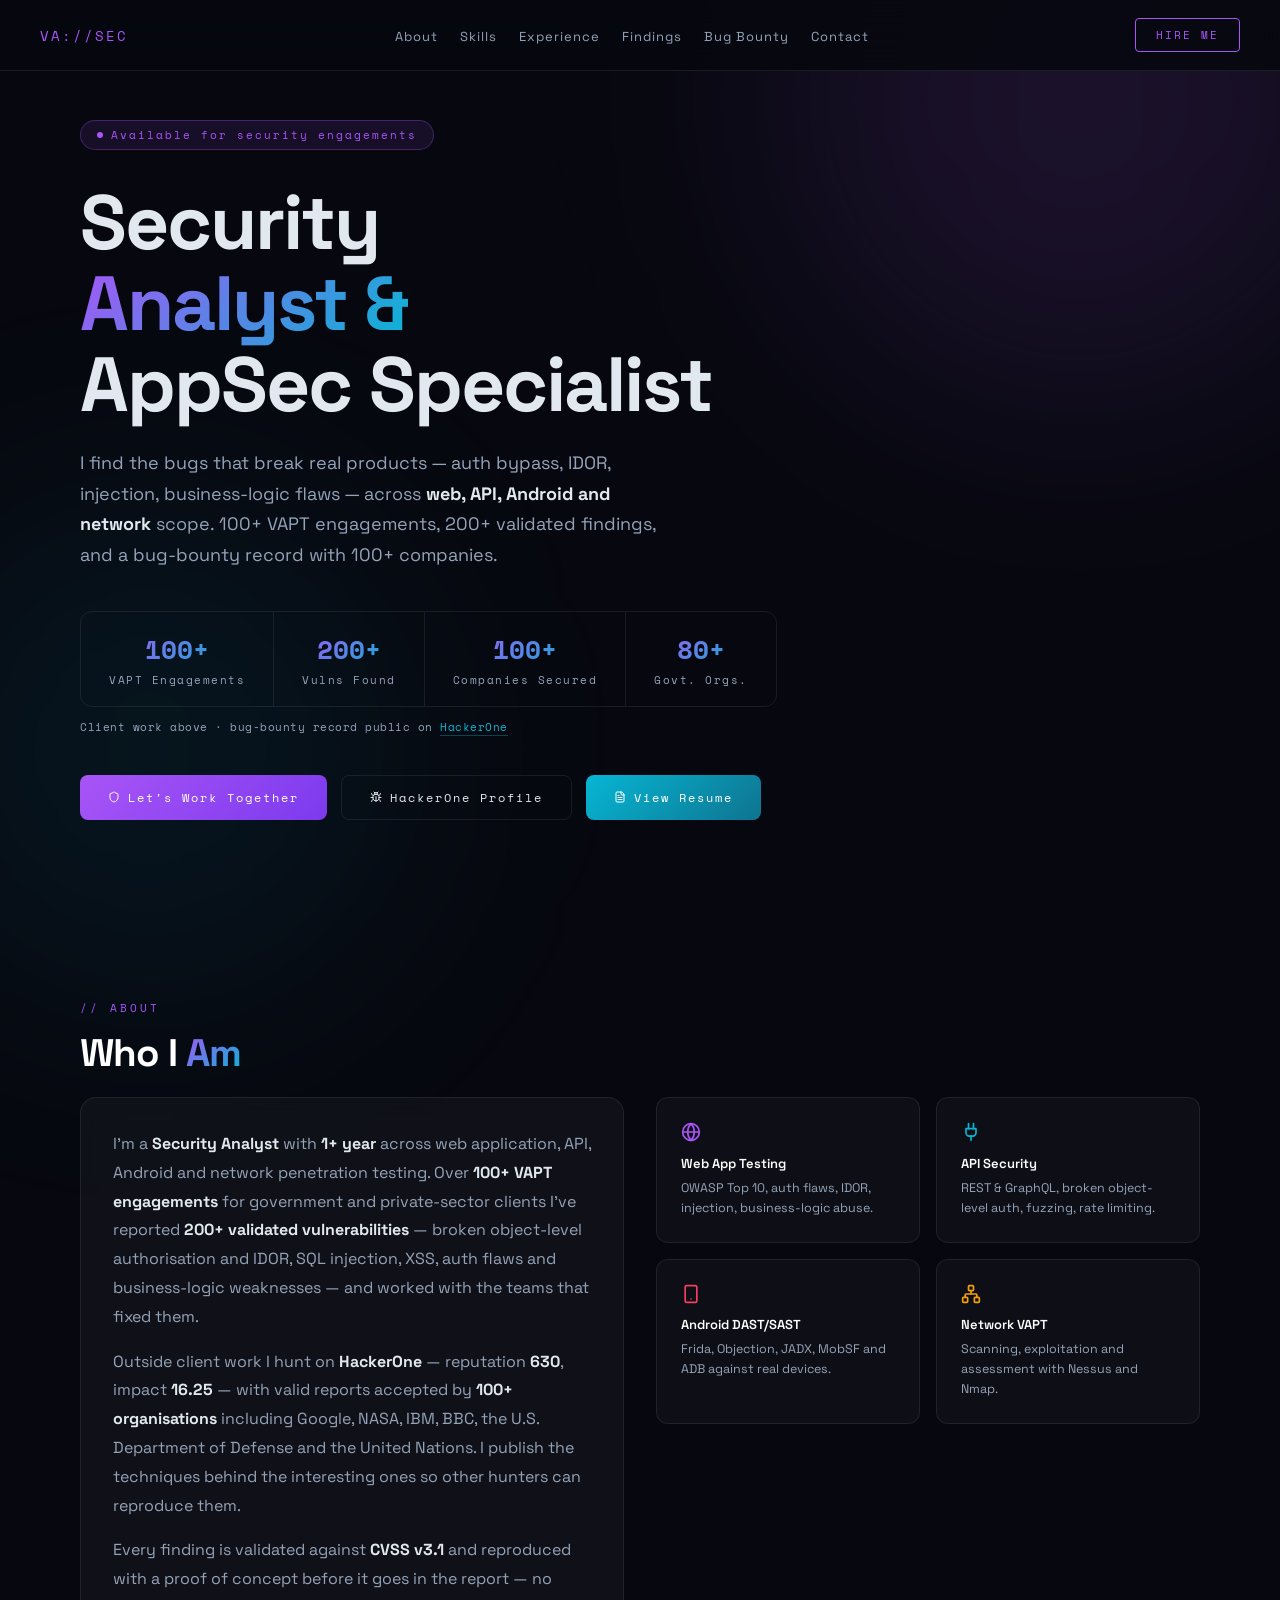
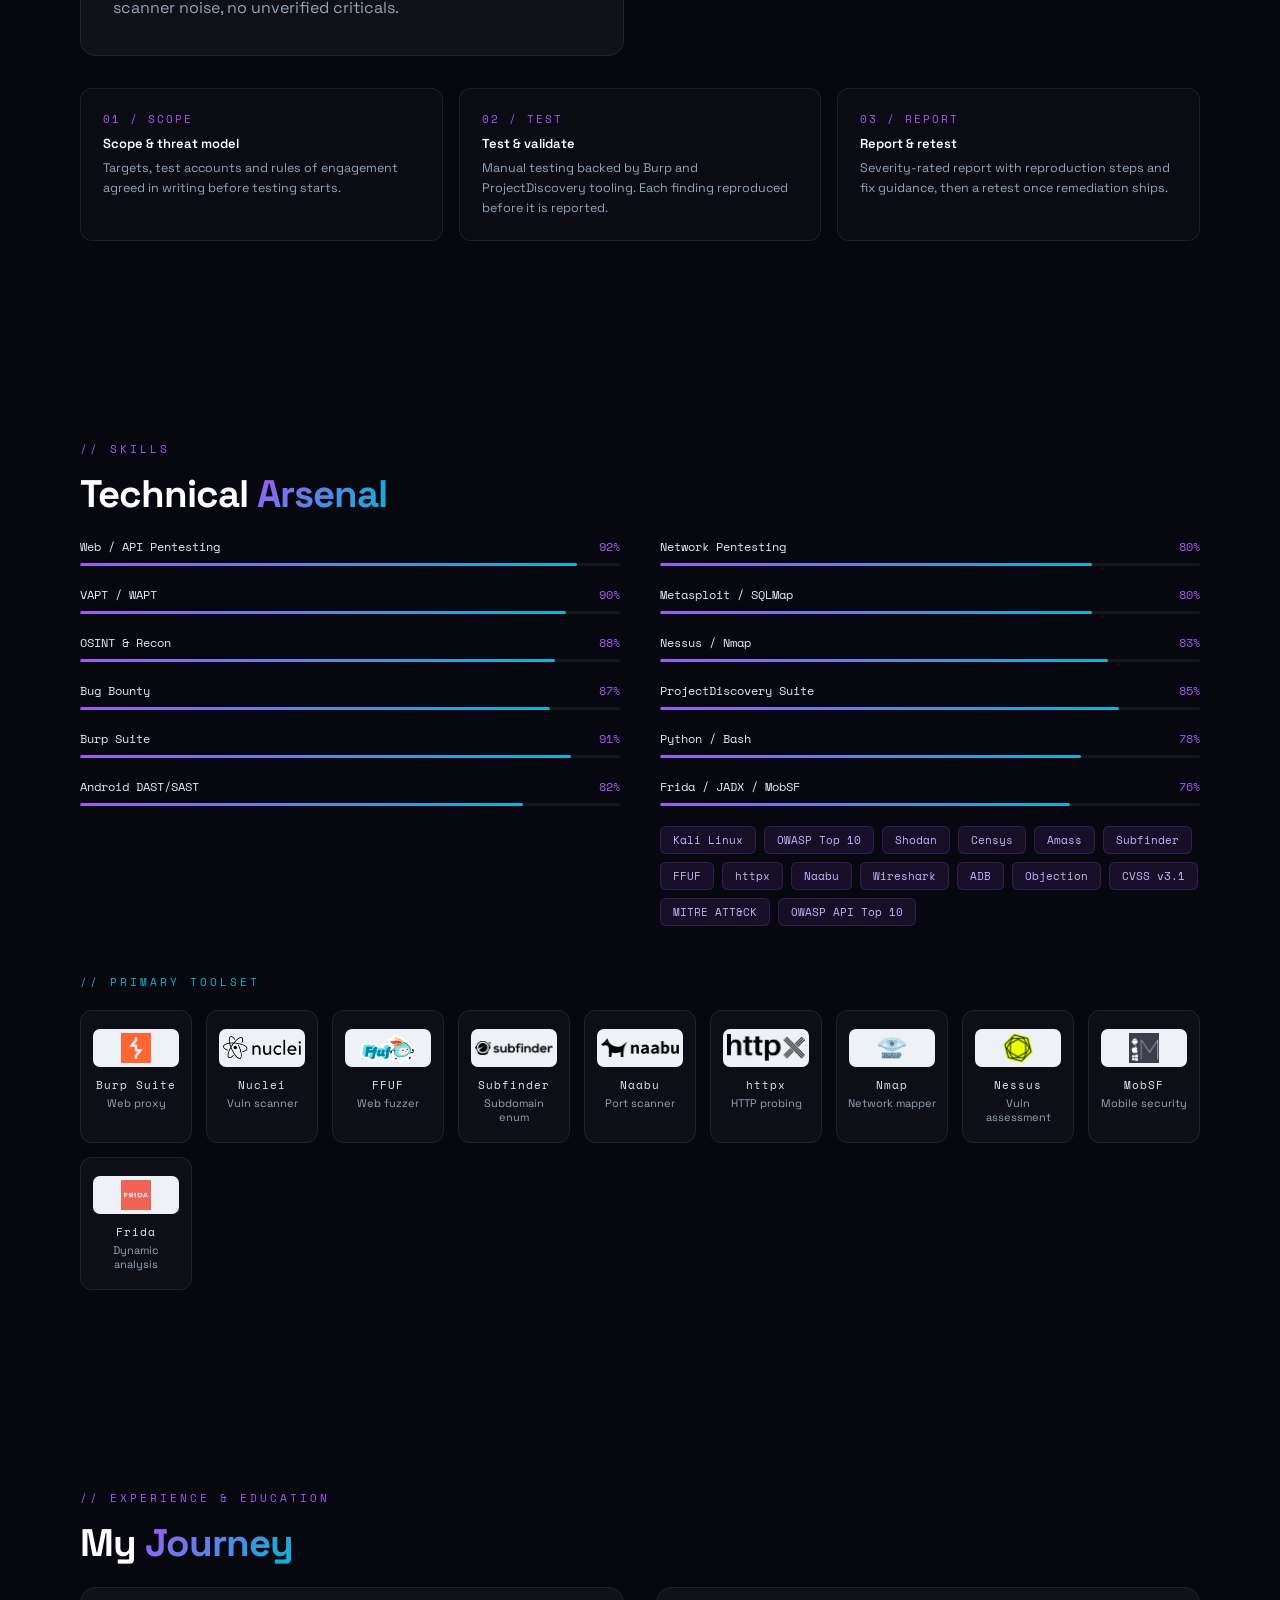
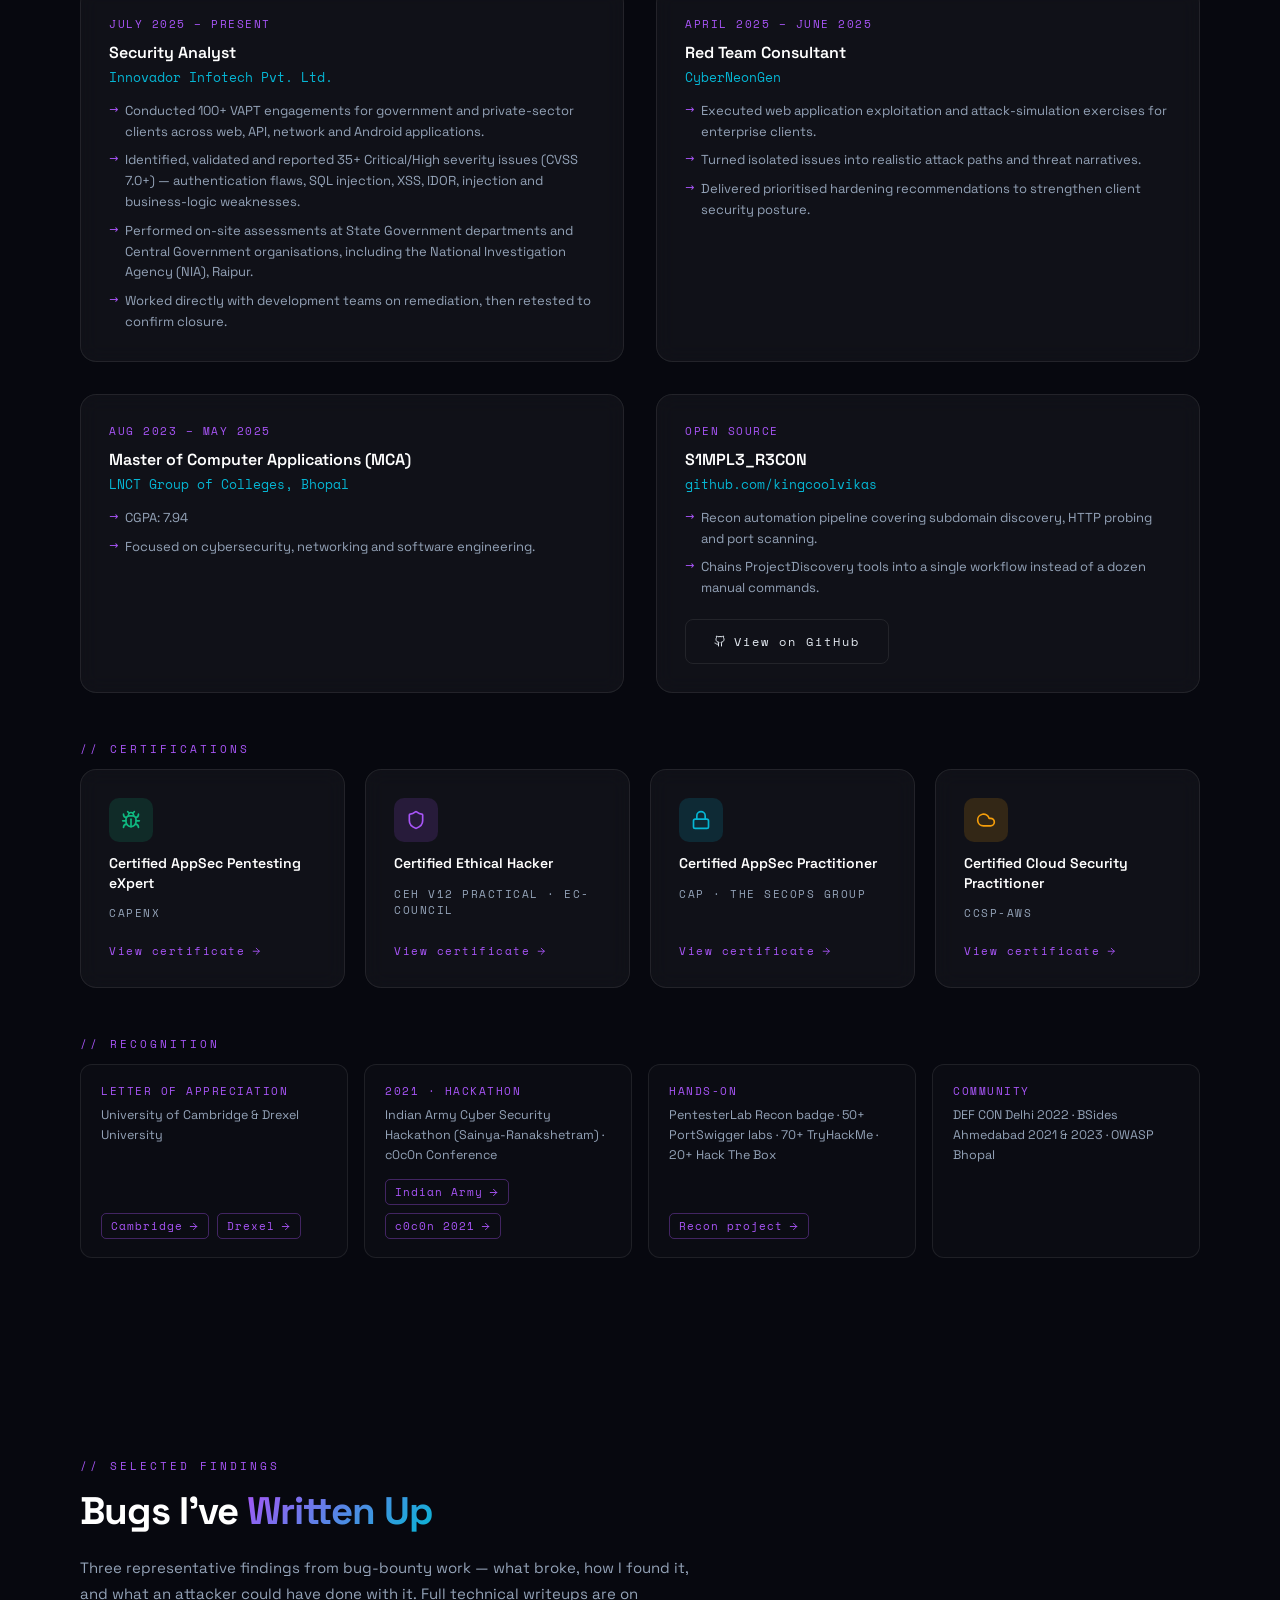
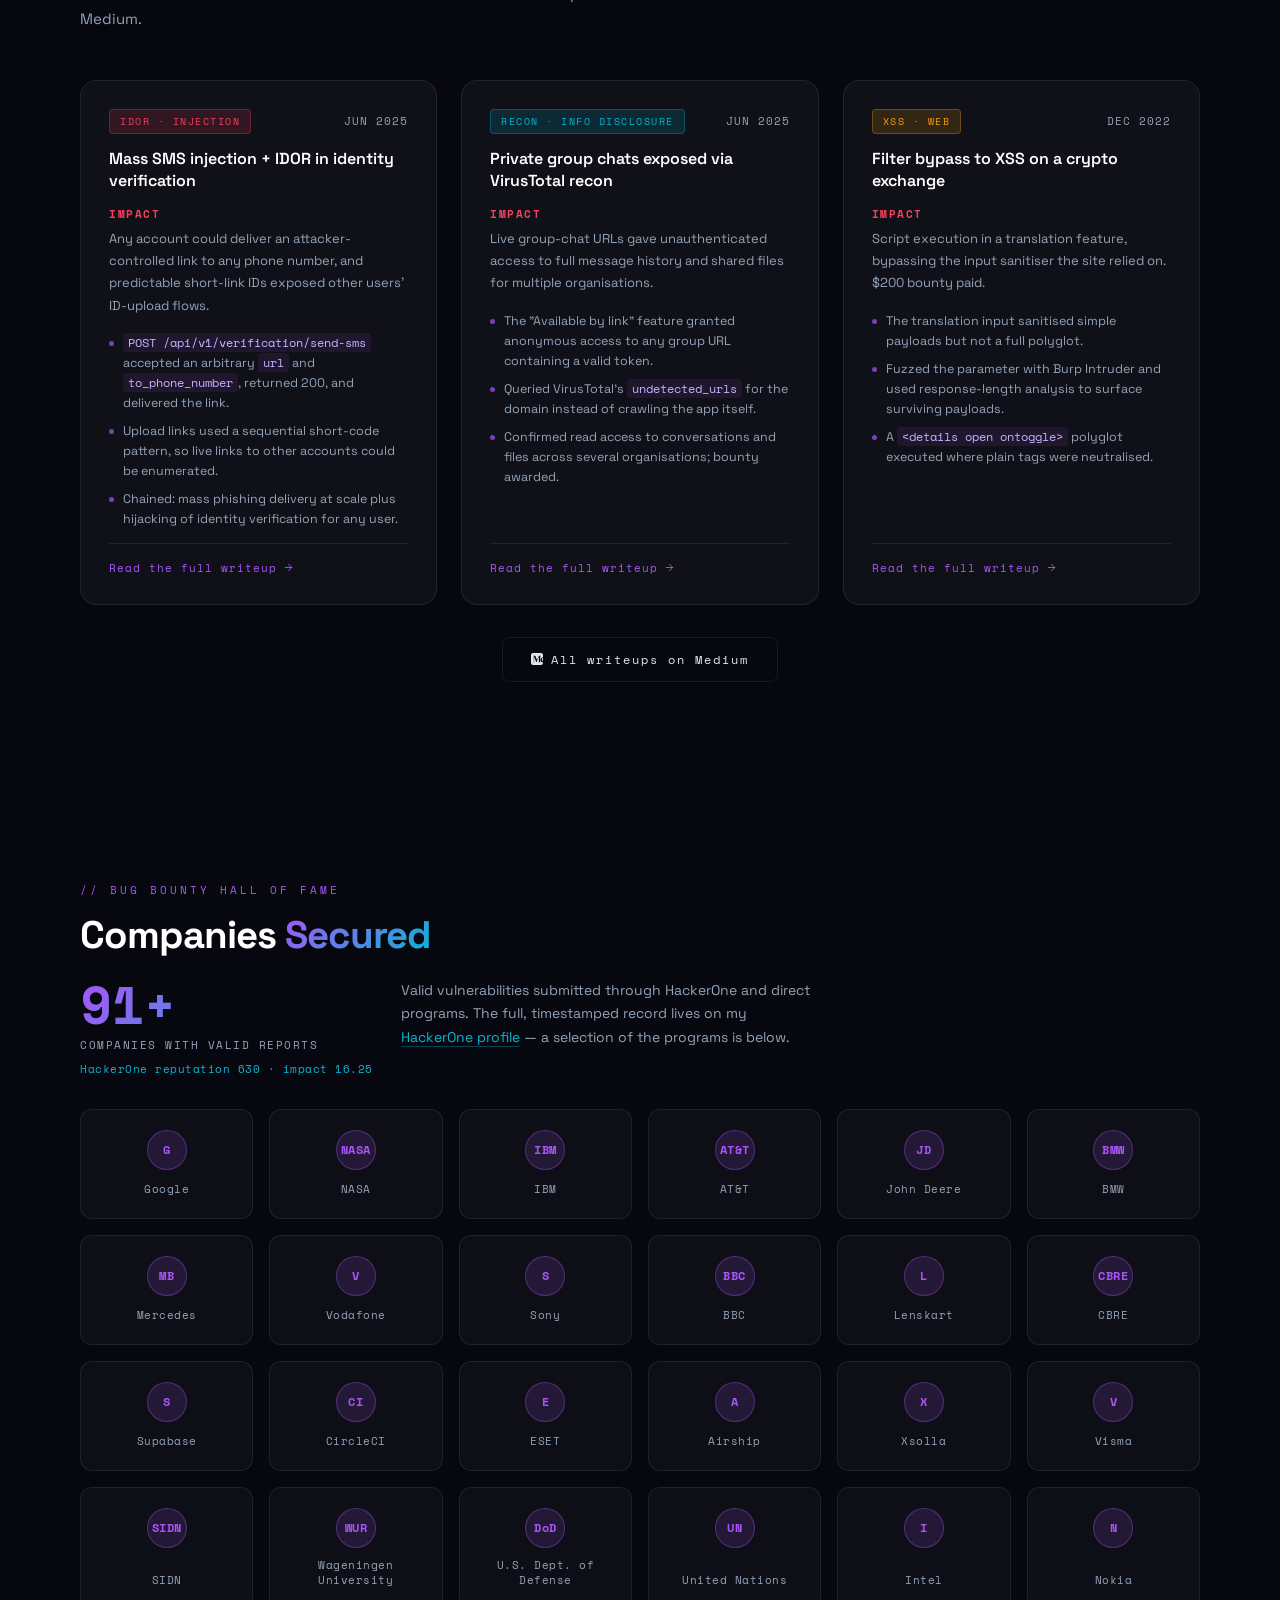
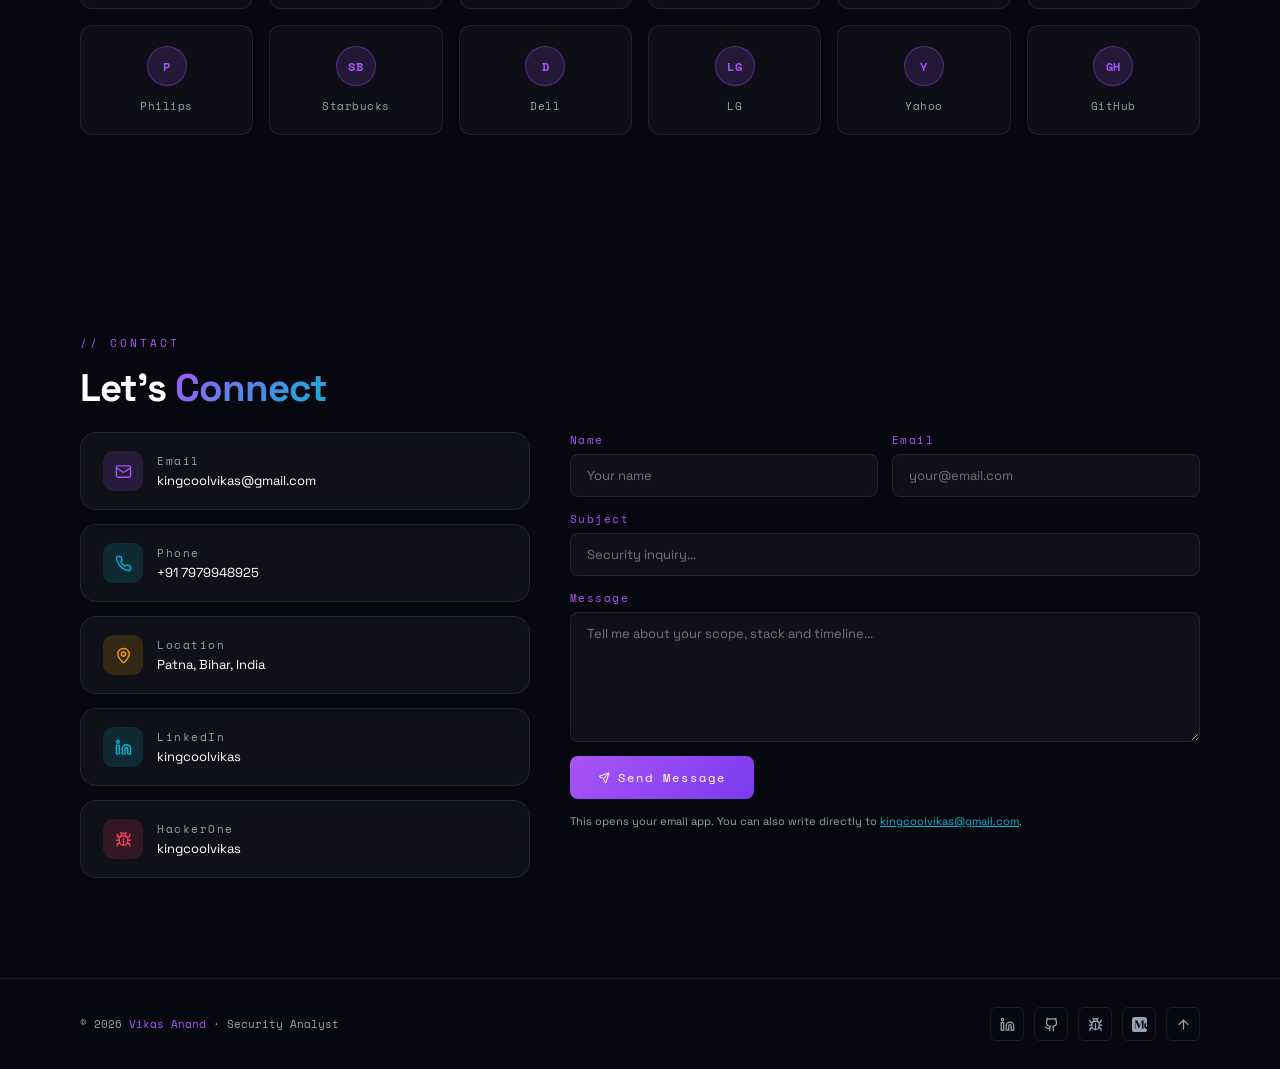
==== commit eee05615: "Update print statement from 'Hello' to 'Goodbye'" ====
--- a/index.html
+++ b/index.html
@@ -5,27 +5,26 @@
 <meta name="viewport" content="width=device-width, initial-scale=1.0">
 <title>Vikas Anand | Security Analyst &amp; AppSec Specialist</title>
 
-<meta name="description" content="Vikas Anand — Security Analyst and AppSec Specialist based in Patna, India. VAPT across web, API, Android and network, with 50+ engagements and 300+ vulnerabilities identified.">
+<meta name="description" content="Vikas Anand — Security Analyst and AppSec Specialist based in Patna, India. Web, API, Android and network VAPT: 100+ engagements, 200+ validated vulnerabilities found.">
 <meta name="author" content="Vikas Anand">
 <meta name="theme-color" content="#07080f">
 <link rel="canonical" href="https://kingcoolvikas.github.io/">
 
 <meta property="og:type" content="profile">
 <meta property="og:title" content="Vikas Anand | Security Analyst &amp; AppSec Specialist">
-<meta property="og:description" content="VAPT expert with 50+ engagements across web, API, Android &amp; network. Based in Patna, India.">
+<meta property="og:description" content="Web, API, Android and network VAPT. 100+ engagements, 200+ validated findings, 100+ companies via bug bounty.">
 <meta property="og:url" content="https://kingcoolvikas.github.io/">
 <meta property="og:image" content="https://kingcoolvikas.github.io/og-image.png">
+<meta property="og:image:alt" content="Vikas Anand — Security Analyst and AppSec Specialist">
 <meta name="twitter:card" content="summary_large_image">
 <meta name="twitter:title" content="Vikas Anand | Security Analyst &amp; AppSec Specialist">
-<meta name="twitter:description" content="VAPT expert with 50+ engagements across web, API, Android &amp; network.">
+<meta name="twitter:description" content="Web, API, Android and network VAPT. 100+ engagements, 200+ validated findings.">
+<meta name="twitter:image" content="https://kingcoolvikas.github.io/og-image.png">
 
 <link rel="icon" href="favicon.svg" type="image/svg+xml">
 <link rel="apple-touch-icon" href="favicon.svg">
-
-<link rel="preconnect" href="https://fonts.googleapis.com">
-<link rel="preconnect" href="https://fonts.gstatic.com" crossorigin>
-<link href="https://fonts.googleapis.com/css2?family=Space+Grotesk:wght@300;400;500;600;700&family=Space+Mono:wght@400;700&display=swap" rel="stylesheet">
-<link rel="stylesheet" href="https://cdnjs.cloudflare.com/ajax/libs/font-awesome/6.5.0/css/all.min.css">
+<link rel="preload" href="assets/fonts/space-grotesk.woff2" as="font" type="font/woff2" crossorigin>
+<link rel="preload" href="assets/fonts/space-mono-400.woff2" as="font" type="font/woff2" crossorigin>
 
 <script type="application/ld+json">
 {
@@ -36,7 +35,7 @@
   "url": "https://kingcoolvikas.github.io/",
   "email": "mailto:kingcoolvikas@gmail.com",
   "address": { "@type": "PostalAddress", "addressLocality": "Patna", "addressRegion": "Bihar", "addressCountry": "IN" },
-  "knowsAbout": ["Penetration Testing", "Web Application Security", "API Security", "Android Security", "Network Security"],
+  "knowsAbout": ["Penetration Testing", "Web Application Security", "API Security", "Android Security", "Network Security", "Bug Bounty"],
   "sameAs": [
     "https://github.com/kingcoolvikas",
     "https://hackerone.com/kingcoolvikas",
@@ -47,6 +46,10 @@
 </script>
 
 <style>
+@font-face{font-family:'Space Grotesk';src:url('assets/fonts/space-grotesk.woff2') format('woff2');font-weight:300 700;font-style:normal;font-display:swap}
+@font-face{font-family:'Space Mono';src:url('assets/fonts/space-mono-400.woff2') format('woff2');font-weight:400;font-style:normal;font-display:swap}
+@font-face{font-family:'Space Mono';src:url('assets/fonts/space-mono-700.woff2') format('woff2');font-weight:700;font-style:normal;font-display:swap}
+
 *,*::before,*::after{box-sizing:border-box;margin:0;padding:0}
 html{scroll-behavior:smooth}
 :root{
@@ -58,13 +61,17 @@
   --red:#f43f5e;
   --text:#e2e8f0;
   --dim:#94a3b8;
-  --sans:'Space Grotesk',sans-serif;
-  --mono:'Space Mono',monospace;
+  --sans:'Space Grotesk',system-ui,-apple-system,'Segoe UI',sans-serif;
+  --mono:'Space Mono',ui-monospace,'SFMono-Regular',Menlo,monospace;
 }
 body{background:var(--bg);color:var(--text);font-family:var(--sans);overflow-x:hidden}
 a{color:inherit}
 img{max-width:100%}
 :focus-visible{outline:2px solid var(--accent2);outline-offset:3px;border-radius:4px}
+
+/* icons */
+.icon{width:1em;height:1em;fill:none;stroke:currentColor;stroke-width:2;stroke-linecap:round;stroke-linejoin:round;flex-shrink:0;vertical-align:-.125em}
+.icon--brand{fill:currentColor;stroke:none}
 
 .skip-link{
   position:absolute;left:12px;top:-100px;z-index:200;
@@ -83,14 +90,14 @@
   position:fixed;top:0;left:0;right:0;z-index:100;
   padding:18px 40px;
   display:flex;justify-content:space-between;align-items:center;gap:16px;
-  backdrop-filter:blur(20px);
+  backdrop-filter:blur(20px);-webkit-backdrop-filter:blur(20px);
   background:rgba(7,8,15,0.85);
   border-bottom:1px solid var(--border);
 }
 .nav-logo{font-family:var(--mono);font-size:14px;color:var(--accent);letter-spacing:2px;text-decoration:none;flex-shrink:0}
 .nav-links{display:flex;gap:22px;list-style:none}
 .nav-links a{font-size:13px;color:var(--dim);text-decoration:none;letter-spacing:1px;transition:color .2s}
-.nav-links a:hover{color:var(--accent)}
+.nav-links a:hover,.nav-links a[aria-current="true"]{color:var(--accent)}
 .nav-cta{
   font-family:var(--mono);font-size:11px;letter-spacing:2px;
   padding:8px 20px;border:1px solid var(--accent);border-radius:4px;
@@ -125,15 +132,19 @@
   letter-spacing:-2px;margin-bottom:24px;
 }
 h1 .grad{background:linear-gradient(135deg,#a855f7,#06b6d4);-webkit-background-clip:text;background-clip:text;-webkit-text-fill-color:transparent}
-.hero-sub{font-size:18px;color:var(--dim);max-width:520px;line-height:1.7;margin-bottom:48px}
+.hero-sub{font-size:18px;color:var(--dim);max-width:600px;line-height:1.7;margin-bottom:40px}
 .hero-sub strong{color:var(--text)}
 
 /* ANIMATED STATS */
-.stat-row{display:flex;margin-bottom:48px;border:1px solid var(--border);border-radius:12px;overflow:hidden;width:fit-content;max-width:100%}
-.stat-box{padding:20px 32px;border-right:1px solid var(--border);text-align:center}
+.stat-block{margin-bottom:40px}
+.stat-row{display:flex;border:1px solid var(--border);border-radius:12px;overflow:hidden;width:fit-content;max-width:100%}
+.stat-box{padding:18px 28px;border-right:1px solid var(--border);text-align:center}
 .stat-box:last-child{border-right:none}
-.stat-n{font-size:28px;font-weight:700;background:linear-gradient(135deg,#a855f7,#06b6d4);-webkit-background-clip:text;background-clip:text;-webkit-text-fill-color:transparent;font-family:var(--mono)}
-.stat-l{font-family:var(--mono);font-size:10px;color:var(--dim);letter-spacing:2px;margin-top:4px}
+.stat-n{font-size:26px;font-weight:700;background:linear-gradient(135deg,#a855f7,#06b6d4);-webkit-background-clip:text;background-clip:text;-webkit-text-fill-color:transparent;font-family:var(--mono)}
+.stat-l{font-family:var(--mono);font-size:11px;color:var(--dim);letter-spacing:1.5px;margin-top:4px}
+.stat-source{font-family:var(--mono);font-size:11px;color:var(--dim);margin-top:12px;letter-spacing:.5px}
+.stat-source a{color:var(--accent2);text-decoration:none;border-bottom:1px solid rgba(6,182,212,.35)}
+.stat-source a:hover{color:var(--accent)}
 
 .btns{display:flex;gap:14px;flex-wrap:wrap}
 .btn{padding:13px 28px;border-radius:8px;font-family:var(--mono);font-size:12px;letter-spacing:2px;text-decoration:none;transition:all .2s;display:inline-flex;align-items:center;gap:8px;cursor:pointer;border:none;text-align:left}
@@ -146,16 +157,17 @@
 
 /* SECTIONS */
 section{padding:100px 80px;position:relative;z-index:1;scroll-margin-top:80px}
-.s-label{font-family:var(--mono);font-size:11px;color:var(--accent);letter-spacing:4px;text-transform:uppercase;margin-bottom:12px}
-h2.s-title{font-size:clamp(28px,3vw,44px);font-weight:700;letter-spacing:-1px;color:#fff;margin-bottom:56px}
+.s-label{font-family:var(--mono);font-size:11px;color:var(--accent);letter-spacing:3px;text-transform:uppercase;margin-bottom:12px}
+h2.s-title{font-size:clamp(28px,3vw,44px);font-weight:700;letter-spacing:-1px;color:#fff;margin-bottom:20px}
 h2 span{background:linear-gradient(135deg,#a855f7,#06b6d4);-webkit-background-clip:text;background-clip:text;-webkit-text-fill-color:transparent}
+.s-intro{color:var(--dim);font-size:15px;line-height:1.7;max-width:620px;margin-bottom:48px}
 
 /* GLASS CARD */
 .glass{
   background:var(--card);
   border:1px solid var(--border);
   border-radius:16px;
-  backdrop-filter:blur(10px);
+  backdrop-filter:blur(10px);-webkit-backdrop-filter:blur(10px);
   transition:border-color .2s, transform .2s;
 }
 .glass:hover{border-color:rgba(168,85,247,.4);transform:translateY(-2px)}
@@ -169,13 +181,21 @@
 .services{display:grid;grid-template-columns:repeat(2,minmax(0,1fr));gap:16px}
 .svc{padding:24px;border-radius:12px;background:rgba(255,255,255,.03);border:1px solid var(--border);transition:all .2s}
 .svc:hover{border-color:rgba(168,85,247,.4);background:rgba(168,85,247,.05)}
-.svc-icon{font-size:20px;margin-bottom:12px}
-.svc-icon .fa-globe{color:#a855f7}
-.svc-icon .fa-plug{color:#06b6d4}
-.svc-icon .fa-mobile-alt{color:#f43f5e}
-.svc-icon .fa-network-wired{color:#f59e0b}
+.svc-icon{font-size:20px;margin-bottom:12px;line-height:1}
+.svc-icon .icon{width:20px;height:20px}
+.svc-icon.web{color:#a855f7}
+.svc-icon.api{color:#06b6d4}
+.svc-icon.mob{color:#f43f5e}
+.svc-icon.net{color:#f59e0b}
 .svc h3{font-size:13px;font-weight:600;color:#fff;margin-bottom:6px}
-.svc p{font-size:12px;color:var(--dim);line-height:1.6}
+.svc p{font-size:12.5px;color:var(--dim);line-height:1.6}
+
+/* PROCESS */
+.process{display:grid;grid-template-columns:repeat(3,minmax(0,1fr));gap:16px;margin-top:32px}
+.step{padding:22px;border-radius:12px;border:1px solid var(--border);background:rgba(255,255,255,.02);position:relative}
+.step-n{font-family:var(--mono);font-size:11px;color:var(--accent);letter-spacing:2px;margin-bottom:8px}
+.step h3{font-size:13px;font-weight:600;color:#fff;margin-bottom:6px}
+.step p{font-size:12.5px;color:var(--dim);line-height:1.6}
 
 /* SKILLS */
 .skills-grid{display:grid;grid-template-columns:repeat(2,minmax(0,1fr));gap:40px}
@@ -191,7 +211,7 @@
 
 /* TOOL ICONS SECTION */
 .tools-section{margin-top:48px}
-.tools-label{font-family:var(--mono);font-size:11px;color:var(--accent2);letter-spacing:4px;text-transform:uppercase;margin-bottom:20px}
+.tools-label{font-family:var(--mono);font-size:11px;color:var(--accent2);letter-spacing:3px;text-transform:uppercase;margin-bottom:20px}
 .tools-grid{display:grid;grid-template-columns:repeat(auto-fill,minmax(110px,1fr));gap:14px}
 .tool-card{
   background:rgba(255,255,255,.03);
@@ -203,24 +223,15 @@
   cursor:default;
 }
 .tool-card:hover{border-color:var(--accent);background:rgba(168,85,247,.07);transform:translateY(-3px)}
-.tool-icon{width:44px;height:44px;margin:0 auto 10px;display:flex;align-items:center;justify-content:center;border-radius:10px;font-size:22px}
-.tool-icon.burp{background:rgba(244,63,94,.15)}
-.tool-icon.nuclei{background:rgba(168,85,247,.15)}
-.tool-icon.ffuf{background:rgba(6,182,212,.15)}
-.tool-icon.subfinder{background:rgba(245,158,11,.15)}
-.tool-icon.naabu{background:rgba(16,185,129,.15)}
-.tool-icon.httpx{background:rgba(99,102,241,.15)}
-.tool-icon.nmap{background:rgba(6,182,212,.15)}
-.tool-icon.nessus{background:rgba(168,85,247,.15)}
-.tool-icon.mobsf{background:rgba(244,63,94,.15)}
-.tool-icon.frida{background:rgba(245,158,11,.15)}
+.tool-logo{width:86px;height:38px;margin:0 auto 10px;display:flex;align-items:center;justify-content:center;background:#eef2f7;border-radius:7px;padding:4px}
+.tool-logo img{max-width:100%;max-height:100%;width:auto;height:auto;object-fit:contain;display:block}
 .tool-name{font-family:var(--mono);font-size:11px;color:var(--text);letter-spacing:1px}
-.tool-desc{font-size:10px;color:var(--dim);margin-top:3px}
+.tool-desc{font-size:11px;color:var(--dim);margin-top:3px}
 
 /* EXPERIENCE */
 .exp-grid{display:grid;grid-template-columns:repeat(2,minmax(0,1fr));gap:32px}
 .exp-card{padding:28px}
-.exp-date{font-family:var(--mono);font-size:10px;color:var(--accent);letter-spacing:2px;margin-bottom:10px}
+.exp-date{font-family:var(--mono);font-size:11px;color:var(--accent);letter-spacing:1.5px;margin-bottom:10px}
 .exp-title{font-size:16px;font-weight:600;color:#fff;margin-bottom:4px}
 .exp-org{font-size:13px;color:var(--accent2);font-family:var(--mono);margin-bottom:14px}
 .exp-list{list-style:none;display:flex;flex-direction:column;gap:8px}
@@ -228,20 +239,44 @@
 .exp-list li::before{content:'→';position:absolute;left:0;color:var(--accent);font-size:11px}
 
 /* CERTS */
-.cert-row{display:grid;grid-template-columns:repeat(3,minmax(0,1fr));gap:20px}
-.cert-card{padding:28px;display:flex;flex-direction:column;gap:14px;align-items:flex-start}
-.cert-badge{width:44px;height:44px;border-radius:10px;display:flex;align-items:center;justify-content:center;font-size:20px}
+.cert-row{display:grid;grid-template-columns:repeat(auto-fit,minmax(210px,1fr));gap:20px}
+.cert-card{padding:28px;display:flex;flex-direction:column;gap:12px;align-items:flex-start;text-decoration:none}
+.cert-badge{width:44px;height:44px;border-radius:10px;display:flex;align-items:center;justify-content:center}
+.cert-badge .icon{width:20px;height:20px}
 .cert-badge.p{background:rgba(168,85,247,.15);color:#a855f7}
 .cert-badge.c{background:rgba(6,182,212,.15);color:#06b6d4}
 .cert-badge.a{background:rgba(245,158,11,.15);color:#f59e0b}
+.cert-badge.x{background:rgba(16,185,129,.15);color:#10b981}
 .cert-name{font-size:14px;font-weight:600;color:#fff;line-height:1.4}
-.cert-code{font-family:var(--mono);font-size:10px;color:var(--dim);letter-spacing:2px}
+.cert-code{font-family:var(--mono);font-size:11px;color:var(--dim);letter-spacing:1.5px}
+.cert-link{margin-top:auto;padding-top:10px;font-family:var(--mono);font-size:10.5px;letter-spacing:1.5px;color:var(--accent);display:inline-flex;align-items:center;gap:6px}
+a.cert-card:hover .cert-link{color:var(--accent2)}
+a.cert-card:hover{border-color:rgba(168,85,247,.5)}
+
+/* RECOGNITION */
+.recog{display:grid;grid-template-columns:repeat(auto-fit,minmax(240px,1fr));gap:16px}
+.recog-item{padding:18px 20px;border:1px solid var(--border);border-radius:12px;background:rgba(255,255,255,.02);display:flex;flex-direction:column}
+.recog-k{display:block;font-family:var(--mono);font-size:10.5px;color:var(--accent);letter-spacing:1.5px;margin-bottom:6px}
+.recog-item p{font-size:12.5px;color:var(--dim);line-height:1.6}
+.recog-links{display:flex;flex-wrap:wrap;gap:8px;margin-top:auto;padding-top:14px}
+.recog-links a{
+  display:inline-flex;align-items:center;gap:5px;
+  font-family:var(--mono);font-size:10.5px;letter-spacing:1px;
+  color:var(--accent);text-decoration:none;
+  padding:4px 9px;border:1px solid rgba(168,85,247,.35);border-radius:5px;
+  transition:all .2s;
+}
+.recog-links a:hover{background:rgba(168,85,247,.15);border-color:var(--accent);color:#fff}
+.recog-links a .icon{width:11px;height:11px}
 
 /* BOUNTY */
-.bounty-header{display:flex;align-items:center;gap:20px;margin-bottom:32px;flex-wrap:wrap}
+.bounty-header{display:flex;align-items:flex-start;gap:28px;margin-bottom:32px;flex-wrap:wrap}
 .bounty-count{font-size:52px;font-weight:700;background:linear-gradient(135deg,#a855f7,#06b6d4);-webkit-background-clip:text;background-clip:text;-webkit-text-fill-color:transparent;line-height:1;font-family:var(--mono)}
-.bounty-count-label{font-family:var(--mono);font-size:11px;color:var(--dim);letter-spacing:2px}
-.bounty-note{color:var(--dim);font-size:14px;max-width:400px;line-height:1.7}
+.bounty-count-label{font-family:var(--mono);font-size:11px;color:var(--dim);letter-spacing:1.5px;margin-top:6px}
+.bounty-meta{font-family:var(--mono);font-size:11px;color:var(--accent2);letter-spacing:.5px;margin-top:8px}
+.bounty-note{color:var(--dim);font-size:14px;max-width:420px;line-height:1.7}
+.bounty-note a{color:var(--accent2);text-decoration:none;border-bottom:1px solid rgba(6,182,212,.35)}
+.bounty-note a:hover{color:var(--accent)}
 
 /* HALL OF FAME LOGOS */
 .hall-logo-grid{
@@ -266,67 +301,77 @@
 }
 .logo-card:hover{border-color:rgba(168,85,247,.4);transform:translateY(-3px);background:rgba(168,85,247,.05)}
 .logo-card img{
-  width:100%;
-  max-width:80px;
-  height:44px;
+  width:72px;
+  height:40px;
   object-fit:contain;
-  background:#fff;
+  background:#eef2f7;
   border-radius:8px;
   padding:5px;
   transition:opacity .2s;
-  opacity:.85;
+  opacity:.9;
 }
 .logo-card:hover img{opacity:1}
 .logo-mono{
-  width:44px;height:44px;border-radius:50%;
+  width:40px;height:40px;border-radius:50%;
   display:flex;align-items:center;justify-content:center;
   background:rgba(168,85,247,.15);border:1px solid rgba(168,85,247,.35);
-  color:var(--accent);font-family:var(--mono);font-size:13px;font-weight:700;
+  color:var(--accent);font-family:var(--mono);font-size:12px;font-weight:700;
   letter-spacing:.5px;
 }
 .logo-card span{
   font-family:var(--mono);
   font-size:11px;
   color:var(--dim);
-  letter-spacing:1px;
+  letter-spacing:.5px;
   line-height:1.4;
 }
 .logo-card:hover span{color:var(--text)}
 
-/* WRITEUPS */
-#writeups{padding:100px 80px}
-.writeup-grid{display:grid;grid-template-columns:repeat(3,minmax(0,1fr));gap:24px}
-.writeup-card{padding:28px;display:flex;flex-direction:column;gap:16px;border-radius:16px;text-decoration:none;transition:all .25s}
-.writeup-card:hover{border-color:rgba(168,85,247,.5);transform:translateY(-4px);box-shadow:0 20px 50px rgba(168,85,247,.12)}
-.writeup-tag{font-family:var(--mono);font-size:10px;letter-spacing:2px;padding:4px 10px;border-radius:4px;display:inline-block;width:fit-content}
+/* FINDINGS */
+#findings{padding:100px 80px}
+.findings-grid{display:grid;grid-template-columns:repeat(3,minmax(0,1fr));gap:24px}
+.finding{padding:28px;display:flex;flex-direction:column;gap:14px;border-radius:16px;transition:all .25s}
+.finding:hover{border-color:rgba(168,85,247,.5);transform:translateY(-4px);box-shadow:0 20px 50px rgba(168,85,247,.12)}
+.finding-head{display:flex;align-items:center;justify-content:space-between;gap:10px}
+.writeup-tag{font-family:var(--mono);font-size:10px;letter-spacing:1.5px;padding:4px 10px;border-radius:4px;display:inline-block;width:fit-content}
+.finding-date{font-family:var(--mono);font-size:11px;color:var(--dim);letter-spacing:1px;white-space:nowrap}
 .tag-idor{background:rgba(244,63,94,.15);color:#f43f5e;border:1px solid rgba(244,63,94,.3)}
 .tag-recon{background:rgba(6,182,212,.15);color:#06b6d4;border:1px solid rgba(6,182,212,.3)}
 .tag-xss{background:rgba(245,158,11,.15);color:#f59e0b;border:1px solid rgba(245,158,11,.3)}
-.writeup-title{font-size:16px;font-weight:600;color:#fff;line-height:1.4}
-.writeup-desc{font-size:13px;color:var(--dim);line-height:1.7}
-.writeup-footer{display:flex;align-items:center;justify-content:space-between;gap:10px;margin-top:auto;padding-top:16px;border-top:1px solid var(--border)}
-.writeup-date{font-family:var(--mono);font-size:10px;color:var(--dim);letter-spacing:1px}
-.writeup-read{font-family:var(--mono);font-size:10px;color:var(--accent);letter-spacing:1px;display:flex;align-items:center;gap:6px}
-.writeup-icon{font-size:28px;margin-bottom:4px}
+.finding-title{font-size:16px;font-weight:600;color:#fff;line-height:1.4}
+.finding-impact{font-size:13px;color:var(--dim);line-height:1.7}
+.finding-impact strong{color:var(--red);font-family:var(--mono);font-size:10.5px;letter-spacing:1.5px;display:block;margin-bottom:4px}
+.finding-list{list-style:none;display:flex;flex-direction:column;gap:8px;margin-top:2px}
+.finding-list li{font-size:12.5px;color:var(--dim);line-height:1.6;padding-left:14px;position:relative}
+.finding-list li::before{content:'';position:absolute;left:0;top:8px;width:5px;height:5px;border-radius:50%;background:var(--accent);opacity:.7}
+.finding-list code{font-family:var(--mono);font-size:11.5px;color:#c4b5fd;background:rgba(168,85,247,.1);padding:1px 5px;border-radius:4px;overflow-wrap:anywhere}
+.finding-link{
+  margin-top:auto;padding-top:16px;border-top:1px solid var(--border);
+  font-family:var(--mono);font-size:11px;letter-spacing:1px;color:var(--accent);
+  text-decoration:none;display:flex;align-items:center;gap:6px;
+}
+.finding-link:hover{color:var(--accent2)}
+.findings-cta{margin-top:32px;text-align:center}
 
 /* CONTACT */
 .contact-layout{display:grid;grid-template-columns:minmax(0,1fr) minmax(0,1.4fr);gap:40px}
 .c-cards{display:flex;flex-direction:column;gap:14px;min-width:0}
 .c-card{padding:18px 22px;display:flex;align-items:center;gap:14px;min-width:0}
-.c-icon{width:40px;height:40px;border-radius:10px;display:flex;align-items:center;justify-content:center;font-size:16px;flex-shrink:0}
+.c-icon{width:40px;height:40px;border-radius:10px;display:flex;align-items:center;justify-content:center;flex-shrink:0}
+.c-icon .icon{width:17px;height:17px}
 .c-icon.m{background:rgba(168,85,247,.15);color:#a855f7}
 .c-icon.p{background:rgba(6,182,212,.15);color:#06b6d4}
 .c-icon.l{background:rgba(6,182,212,.15);color:#06b6d4}
 .c-icon.h{background:rgba(244,63,94,.15);color:#f43f5e}
 .c-icon.loc{background:rgba(245,158,11,.15);color:#f59e0b}
-.c-label{font-family:var(--mono);font-size:10px;color:var(--dim);letter-spacing:2px;margin-bottom:3px}
+.c-label{font-family:var(--mono);font-size:11px;color:var(--dim);letter-spacing:1.5px;margin-bottom:3px}
 .c-val{font-size:13px;color:#fff;overflow-wrap:anywhere}
 .c-val a{color:#fff;text-decoration:none}
 .c-val a:hover{color:var(--accent)}
 .cform{display:flex;flex-direction:column;gap:14px;min-width:0}
 .frow{display:grid;grid-template-columns:repeat(2,minmax(0,1fr));gap:14px}
 .fg{display:flex;flex-direction:column;gap:6px;min-width:0}
-.flbl{font-family:var(--mono);font-size:10px;color:var(--accent);letter-spacing:2px}
+.flbl{font-family:var(--mono);font-size:11px;color:var(--accent);letter-spacing:1.5px}
 .fi,.fta{width:100%;background:rgba(255,255,255,.04);border:1px solid var(--border);border-radius:8px;padding:12px 16px;color:var(--text);font-family:var(--sans);font-size:13px;outline:none;transition:border-color .2s}
 .fi:focus,.fta:focus{border-color:var(--accent)}
 .fta{min-height:130px;resize:vertical}
@@ -341,13 +386,26 @@
 .fc{font-family:var(--mono);font-size:11px;color:var(--dim)}
 .fc span{color:var(--accent)}
 .ft{display:flex;gap:10px}
-.ft a{width:34px;height:34px;border:1px solid var(--border);border-radius:6px;display:flex;align-items:center;justify-content:center;color:var(--dim);text-decoration:none;font-size:13px;transition:all .2s}
+.ft a{width:34px;height:34px;border:1px solid var(--border);border-radius:6px;display:flex;align-items:center;justify-content:center;color:var(--dim);text-decoration:none;transition:all .2s}
+.ft a .icon{width:15px;height:15px}
 .ft a:hover{border-color:var(--accent);color:var(--accent)}
 
 /* Counter animation */
 @keyframes countUp{from{opacity:0;transform:translateY(10px)}to{opacity:1;transform:translateY(0)}}
 .stat-n.counted{animation:countUp .4s ease}
 
+/* UTILITIES */
+.mt-10{margin-top:10px}
+.mt-20{margin-top:20px}
+.mt-28-center{margin-top:28px;text-align:center}
+.mt-48{margin-top:48px}
+.btn-fit{margin-top:20px;width:fit-content}
+.label-tight{margin-bottom:12px}
+.exp-card--stack{display:flex;flex-direction:column;justify-content:space-between}
+
+@media(max-width:1100px){
+  .findings-grid{grid-template-columns:repeat(2,minmax(0,1fr))}
+}
 @media(max-width:900px){
   nav{padding:14px 20px;gap:12px}
   .nav-toggle{display:block;margin-left:auto}
@@ -358,22 +416,23 @@
     padding:8px 20px 20px;
     background:rgba(7,8,15,0.98);
     border-bottom:1px solid var(--border);
-    backdrop-filter:blur(20px);
+    backdrop-filter:blur(20px);-webkit-backdrop-filter:blur(20px);
   }
   .nav-links.open{display:flex}
   .nav-links li{border-bottom:1px solid var(--border)}
   .nav-links li:last-child{border-bottom:none}
   .nav-links a{display:block;padding:14px 0;font-size:14px}
-  section,#writeups{padding:70px 24px}
+  section,#findings{padding:70px 24px}
   #home{padding:100px 24px 60px}
-  .about-layout,.skills-grid,.exp-grid,.cert-row,.contact-layout,.writeup-grid{grid-template-columns:minmax(0,1fr)}
+  .about-layout,.skills-grid,.exp-grid,.cert-row,.contact-layout,.process{grid-template-columns:minmax(0,1fr)}
+  .findings-grid{grid-template-columns:minmax(0,1fr)}
   .stat-row{flex-wrap:wrap}
   .stat-box{border-right:none;border-bottom:1px solid var(--border)}
   footer{padding:20px 24px;flex-direction:column;gap:12px;text-align:center}
   .hall-logo-grid{grid-template-columns:repeat(auto-fill,minmax(120px,1fr))}
   .tools-grid{grid-template-columns:repeat(auto-fill,minmax(90px,1fr))}
-}
-
+  .orb{display:none}
+}
 @media(max-width:600px){
   .frow{grid-template-columns:minmax(0,1fr)}
   .services{grid-template-columns:minmax(0,1fr)}
@@ -384,22 +443,10 @@
   .btn{width:100%;justify-content:center}
   .hero-sub{font-size:16px}
 }
-
-
-/* UTILITIES */
-.mt-10{margin-top:10px}
-.mt-20{margin-top:20px}
-.mt-28-center{margin-top:28px;text-align:center}
-.mt-48{margin-top:48px}
-.btn-fit{margin-top:20px;width:fit-content}
-.label-tight{margin-bottom:12px}
-.exp-card--stack{display:flex;flex-direction:column;justify-content:space-between}
-
 @media(prefers-reduced-motion:reduce){
   html{scroll-behavior:auto}
   *,*::before,*::after{animation-duration:.001ms !important;animation-iteration-count:1 !important;transition-duration:.001ms !important}
 }
-
 @media print{
   nav,.orb,.btns,footer .ft{display:none}
   body{background:#fff;color:#000}
@@ -408,6 +455,29 @@
 <noscript><style>.fill{width:var(--w)}</style></noscript>
 </head>
 <body>
+
+<!-- icon sprite (lucide, ISC; simple-icons, CC0) -->
+<svg xmlns="http://www.w3.org/2000/svg" style="display:none" aria-hidden="true" focusable="false">
+  <symbol id="i-shield" viewBox="0 0 24 24"><path d="M20 13c0 5-3.5 7.5-7.66 8.95a1 1 0 0 1-.67-.01C7.5 20.5 4 18 4 13V6a1 1 0 0 1 1-1c2 0 4.5-1.2 6.24-2.72a1.17 1.17 0 0 1 1.52 0C14.51 3.81 17 5 19 5a1 1 0 0 1 1 1z"/></symbol>
+  <symbol id="i-bug" viewBox="0 0 24 24"><path d="m8 2 1.88 1.88"/><path d="M14.12 3.88 16 2"/><path d="M9 7.13v-1a3.003 3.003 0 1 1 6 0v1"/><path d="M12 20c-3.3 0-6-2.7-6-6v-3a4 4 0 0 1 4-4h4a4 4 0 0 1 4 4v3c0 3.3-2.7 6-6 6"/><path d="M12 20v-9"/><path d="M6.53 9C4.6 8.8 3 7.1 3 5"/><path d="M6 13H2"/><path d="M3 21c0-2.1 1.7-3.9 3.8-4"/><path d="M20.97 5c0 2.1-1.6 3.8-3.5 4"/><path d="M22 13h-4"/><path d="M17.2 17c2.1.1 3.8 1.9 3.8 4"/></symbol>
+  <symbol id="i-file-text" viewBox="0 0 24 24"><path d="M15 2H6a2 2 0 0 0-2 2v16a2 2 0 0 0 2 2h12a2 2 0 0 0 2-2V7Z"/><path d="M14 2v4a2 2 0 0 0 2 2h4"/><path d="M10 9H8"/><path d="M16 13H8"/><path d="M16 17H8"/></symbol>
+  <symbol id="i-globe" viewBox="0 0 24 24"><circle cx="12" cy="12" r="10"/><path d="M12 2a14.5 14.5 0 0 0 0 20 14.5 14.5 0 0 0 0-20"/><path d="M2 12h20"/></symbol>
+  <symbol id="i-plug" viewBox="0 0 24 24"><path d="M12 22v-5"/><path d="M9 8V2"/><path d="M15 8V2"/><path d="M18 8v5a4 4 0 0 1-4 4h-4a4 4 0 0 1-4-4V8Z"/></symbol>
+  <symbol id="i-smartphone" viewBox="0 0 24 24"><rect width="14" height="20" x="5" y="2" rx="2" ry="2"/><path d="M12 18h.01"/></symbol>
+  <symbol id="i-network" viewBox="0 0 24 24"><rect x="16" y="16" width="6" height="6" rx="1"/><rect x="2" y="16" width="6" height="6" rx="1"/><rect x="9" y="2" width="6" height="6" rx="1"/><path d="M5 16v-3a1 1 0 0 1 1-1h12a1 1 0 0 1 1 1v3"/><path d="M12 12V8"/></symbol>
+  <symbol id="i-lock" viewBox="0 0 24 24"><rect width="18" height="11" x="3" y="11" rx="2" ry="2"/><path d="M7 11V7a5 5 0 0 1 10 0v4"/></symbol>
+  <symbol id="i-cloud" viewBox="0 0 24 24"><path d="M17.5 19H9a7 7 0 1 1 6.71-9h1.79a4.5 4.5 0 1 1 0 9Z"/></symbol>
+  <symbol id="i-mail" viewBox="0 0 24 24"><rect width="20" height="16" x="2" y="4" rx="2"/><path d="m22 7-8.97 5.7a1.94 1.94 0 0 1-2.06 0L2 7"/></symbol>
+  <symbol id="i-phone" viewBox="0 0 24 24"><path d="M22 16.92v3a2 2 0 0 1-2.18 2 19.79 19.79 0 0 1-8.63-3.07 19.5 19.5 0 0 1-6-6 19.79 19.79 0 0 1-3.07-8.67A2 2 0 0 1 4.11 2h3a2 2 0 0 1 2 1.72 12.84 12.84 0 0 0 .7 2.81 2 2 0 0 1-.45 2.11L8.09 9.91a16 16 0 0 0 6 6l1.27-1.27a2 2 0 0 1 2.11-.45 12.84 12.84 0 0 0 2.81.7A2 2 0 0 1 22 16.92z"/></symbol>
+  <symbol id="i-map-pin" viewBox="0 0 24 24"><path d="M20 10c0 4.993-5.539 10.193-7.399 11.799a1 1 0 0 1-1.202 0C9.539 20.193 4 14.993 4 10a8 8 0 0 1 16 0"/><circle cx="12" cy="10" r="3"/></symbol>
+  <symbol id="i-send" viewBox="0 0 24 24"><path d="M14.536 21.686a.5.5 0 0 0 .937-.024l6.5-19a.496.496 0 0 0-.635-.635l-19 6.5a.5.5 0 0 0-.024.937l7.93 3.18a2 2 0 0 1 1.112 1.11z"/><path d="m21.854 2.147-10.94 10.939"/></symbol>
+  <symbol id="i-arrow-up" viewBox="0 0 24 24"><path d="m5 12 7-7 7 7"/><path d="M12 19V5"/></symbol>
+  <symbol id="i-arrow-right" viewBox="0 0 24 24"><path d="M5 12h14"/><path d="m12 5 7 7-7 7"/></symbol>
+  <symbol id="i-github" viewBox="0 0 24 24"><path d="M15 22v-4a4.8 4.8 0 0 0-1-3.5c3 0 6-2 6-5.5.08-1.25-.27-2.48-1-3.5.28-1.15.28-2.35 0-3.5 0 0-1 0-3 1.5-2.64-.5-5.36-.5-8 0C6 2 5 2 5 2c-.3 1.15-.3 2.35 0 3.5A5.403 5.403 0 0 0 4 9c0 3.5 3 5.5 6 5.5-.39.49-.68 1.05-.85 1.65-.17.6-.22 1.23-.15 1.85v4"/><path d="M9 18c-4.51 2-5-2-7-2"/></symbol>
+  <symbol id="i-linkedin" viewBox="0 0 24 24"><path d="M16 8a6 6 0 0 1 6 6v7h-4v-7a2 2 0 0 0-2-2 2 2 0 0 0-2 2v7h-4v-7a6 6 0 0 1 6-6z"/><rect width="4" height="12" x="2" y="9"/><circle cx="4" cy="4" r="2"/></symbol>
+  <symbol id="i-medium" viewBox="0 0 24 24"><path d="M4.21 0A4.201 4.201 0 0 0 0 4.21v15.58A4.201 4.201 0 0 0 4.21 24h15.58A4.201 4.201 0 0 0 24 19.79v-1.093c-.137.013-.278.02-.422.02-2.577 0-4.027-2.146-4.09-4.832a7.592 7.592 0 0 1 .022-.708c.093-1.186.475-2.241 1.105-3.022a3.885 3.885 0 0 1 1.395-1.1c.468-.237 1.127-.367 1.664-.367h.023c.101 0 .202.004.303.01V4.211A4.201 4.201 0 0 0 19.79 0Zm.198 5.583h4.165l3.588 8.435 3.59-8.435h3.864v.146l-.019.004c-.705.16-1.063.397-1.063 1.254h-.003l.003 10.274c.06.676.424.885 1.063 1.03l.02.004v.145h-4.923v-.145l.019-.005c.639-.144.994-.353 1.054-1.03V7.267l-4.745 11.15h-.261L6.15 7.569v9.445c0 .857.358 1.094 1.063 1.253l.02.004v.147H4.405v-.147l.019-.004c.705-.16 1.065-.397 1.065-1.253V6.987c0-.857-.358-1.094-1.064-1.254l-.018-.004zm19.25 3.668c-1.086.023-1.733 1.323-1.813 3.124H24V9.298a1.378 1.378 0 0 0-.342-.047Zm-1.862 3.632c-.1 1.756.86 3.239 2.204 3.634v-3.634z"/></symbol>
+</svg>
+
 <a class="skip-link" href="#main">Skip to content</a>
 <div class="orb orb-1" aria-hidden="true"></div>
 <div class="orb orb-2" aria-hidden="true"></div>
@@ -421,8 +491,8 @@
     <li><a href="#about">About</a></li>
     <li><a href="#skills">Skills</a></li>
     <li><a href="#experience">Experience</a></li>
+    <li><a href="#findings">Findings</a></li>
     <li><a href="#bounty">Bug Bounty</a></li>
-    <li><a href="#writeups">Writeups</a></li>
     <li><a href="#contact">Contact</a></li>
   </ul>
   <a href="mailto:kingcoolvikas@gmail.com?subject=Security%20engagement%20inquiry" class="nav-cta">HIRE ME</a>
@@ -432,24 +502,25 @@
 
 <!-- HERO -->
 <section id="home" aria-labelledby="hero-title">
-  <div class="hero-badge"><span class="dot" aria-hidden="true"></span> Available for Security Engagements</div>
+  <div class="hero-badge"><span class="dot" aria-hidden="true"></span> Available for security engagements</div>
   <h1 class="hero-h1" id="hero-title">Security<br><span class="grad">Analyst &amp;</span><br>AppSec Specialist</h1>
-  <p class="hero-sub"><strong>Vikas Anand</strong> — VAPT expert with 50+ engagements across web, API, Android &amp; network. Based in Patna, India.</p>
-  <div class="stat-row">
-    <div class="stat-box"><div class="stat-n" data-target="50" data-suffix="+">50+</div><div class="stat-l">VAPT Engagements</div></div>
-    <div class="stat-box"><div class="stat-n" data-target="300" data-suffix="+">300+</div><div class="stat-l">Vulns Found</div></div>
-    <div class="stat-box"><div class="stat-n" data-target="100" data-suffix="+">100+</div><div class="stat-l">Companies Secured</div></div>
-    <div class="stat-box"><div class="stat-n" data-target="40" data-suffix="+">40+</div><div class="stat-l">Govt. Orgs.</div></div>
-  </div>
+  <p class="hero-sub">I find the bugs that break real products — auth bypass, IDOR, injection, business-logic flaws — across <strong>web, API, Android and network</strong> scope. 100+ VAPT engagements, 200+ validated findings, and a bug-bounty record with 100+ companies.</p>
+
+  <div class="stat-block">
+    <div class="stat-row">
+      <div class="stat-box"><div class="stat-n" data-target="100" data-suffix="+">100+</div><div class="stat-l">VAPT Engagements</div></div>
+      <div class="stat-box"><div class="stat-n" data-target="200" data-suffix="+">200+</div><div class="stat-l">Vulns Found</div></div>
+      <div class="stat-box"><div class="stat-n" data-target="100" data-suffix="+">100+</div><div class="stat-l">Companies Secured</div></div>
+      <div class="stat-box"><div class="stat-n" data-target="80" data-suffix="+">80+</div><div class="stat-l">Govt. Orgs.</div></div>
+    </div>
+    <p class="stat-source">Client work above · bug-bounty record public on <a href="https://hackerone.com/kingcoolvikas" target="_blank" rel="noopener noreferrer me">HackerOne</a></p>
+  </div>
+
   <div class="btns">
-    <a href="#contact" class="btn btn-p"><i class="fas fa-shield-alt" aria-hidden="true"></i> Let's Work Together</a>
-    <a href="https://hackerone.com/kingcoolvikas" target="_blank" rel="noopener noreferrer" class="btn btn-o"><i class="fas fa-bug" aria-hidden="true"></i> HackerOne Profile</a>
-    <a href="https://raw.githubusercontent.com/kingcoolvikas/Resume/main/Vikas_Anand_Resume_4_July_2026.pdf"
-       class="btn btn-dl"
-       download="Vikas_Anand_Resume_4_July_2026.pdf"
-       target="_blank"
-       rel="noopener noreferrer">
-      <i class="fas fa-download" aria-hidden="true"></i> Download Resume
+    <a href="#contact" class="btn btn-p"><svg class="icon" aria-hidden="true"><use href="#i-shield"></use></svg> Let's Work Together</a>
+    <a href="https://hackerone.com/kingcoolvikas" target="_blank" rel="noopener noreferrer me" class="btn btn-o"><svg class="icon" aria-hidden="true"><use href="#i-bug"></use></svg> HackerOne Profile</a>
+    <a href="assets/Vikas_Anand_Resume_17_Aug_2026.pdf" class="btn btn-dl" target="_blank" rel="noopener noreferrer">
+      <svg class="icon" aria-hidden="true"><use href="#i-file-text"></use></svg> View Resume
     </a>
   </div>
 </section>
@@ -460,16 +531,22 @@
   <h2 class="s-title" id="about-title">Who I <span>Am</span></h2>
   <div class="about-layout">
     <div class="glass about-card">
-      <p>I'm a <strong>Security Analyst</strong> with deep hands-on experience in Web Application, API, Android, and Network Penetration Testing. I've conducted <strong>50+ VAPT engagements</strong> identifying <strong>300+ vulnerabilities</strong> across government and private-sector clients.</p>
-      <p>I've helped secure <strong>40+ government organizations</strong> and 10+ private-sector companies by identifying critical risks and supporting effective remediation — from auth flaws and IDOR to injection and business logic weaknesses.</p>
-      <p>Beyond client work, I actively participate in <strong>bug bounty programs</strong> across HackerOne and have reported valid findings to over 100 global companies including Google, NASA, DoD, and the United Nations.</p>
+      <p>I'm a <strong>Security Analyst</strong> with <strong>1+ year</strong> across web application, API, Android and network penetration testing. Over <strong>100+ VAPT engagements</strong> for government and private-sector clients I've reported <strong>200+ validated vulnerabilities</strong> — broken object-level authorisation and IDOR, SQL injection, XSS, auth flaws and business-logic weaknesses — and worked with the teams that fixed them.</p>
+      <p>Outside client work I hunt on <strong>HackerOne</strong> — reputation <strong>630</strong>, impact <strong>16.25</strong> — with valid reports accepted by <strong>100+ organisations</strong> including Google, NASA, IBM, BBC, the U.S. Department of Defense and the United Nations. I publish the techniques behind the interesting ones so other hunters can reproduce them.</p>
+      <p>Every finding is validated against <strong>CVSS v3.1</strong> and reproduced with a proof of concept before it goes in the report — no scanner noise, no unverified criticals.</p>
     </div>
     <div class="services">
-      <div class="svc"><div class="svc-icon"><i class="fas fa-globe" aria-hidden="true"></i></div><h3>Web App Testing</h3><p>OWASP Top 10, auth flaws, IDOR, injection, business logic vulnerabilities.</p></div>
-      <div class="svc"><div class="svc-icon"><i class="fas fa-plug" aria-hidden="true"></i></div><h3>API Security</h3><p>REST &amp; GraphQL APIs, broken object-level auth, fuzzing, rate limiting.</p></div>
-      <div class="svc"><div class="svc-icon"><i class="fas fa-mobile-alt" aria-hidden="true"></i></div><h3>Android DAST/SAST</h3><p>Mobile app analysis with Frida, Objection, JADX, MobSF, ADB.</p></div>
-      <div class="svc"><div class="svc-icon"><i class="fas fa-network-wired" aria-hidden="true"></i></div><h3>Network VAPT</h3><p>Scanning, exploitation, vulnerability assessment with Nessus &amp; Nmap.</p></div>
-    </div>
+      <div class="svc"><div class="svc-icon web"><svg class="icon" aria-hidden="true"><use href="#i-globe"></use></svg></div><h3>Web App Testing</h3><p>OWASP Top 10, auth flaws, IDOR, injection, business-logic abuse.</p></div>
+      <div class="svc"><div class="svc-icon api"><svg class="icon" aria-hidden="true"><use href="#i-plug"></use></svg></div><h3>API Security</h3><p>REST &amp; GraphQL, broken object-level auth, fuzzing, rate limiting.</p></div>
+      <div class="svc"><div class="svc-icon mob"><svg class="icon" aria-hidden="true"><use href="#i-smartphone"></use></svg></div><h3>Android DAST/SAST</h3><p>Frida, Objection, JADX, MobSF and ADB against real devices.</p></div>
+      <div class="svc"><div class="svc-icon net"><svg class="icon" aria-hidden="true"><use href="#i-network"></use></svg></div><h3>Network VAPT</h3><p>Scanning, exploitation and assessment with Nessus and Nmap.</p></div>
+    </div>
+  </div>
+
+  <div class="process">
+    <div class="step"><div class="step-n">01 / SCOPE</div><h3>Scope &amp; threat model</h3><p>Targets, test accounts and rules of engagement agreed in writing before testing starts.</p></div>
+    <div class="step"><div class="step-n">02 / TEST</div><h3>Test &amp; validate</h3><p>Manual testing backed by Burp and ProjectDiscovery tooling. Each finding reproduced before it is reported.</p></div>
+    <div class="step"><div class="step-n">03 / REPORT</div><h3>Report &amp; retest</h3><p>Severity-rated report with reproduction steps and fix guidance, then a retest once remediation ships.</p></div>
   </div>
 </section>
 
@@ -494,7 +571,7 @@
       <div class="skill-item"><div class="skill-top"><span class="n">Python / Bash</span><span class="p">78%</span></div><div class="track" role="img" aria-label="Python and Bash: 78 percent"><div class="fill" data-w="78" style="--w:78%"></div></div></div>
       <div class="skill-item"><div class="skill-top"><span class="n">Frida / JADX / MobSF</span><span class="p">76%</span></div><div class="track" role="img" aria-label="Frida, JADX and MobSF: 76 percent"><div class="fill" data-w="76" style="--w:76%"></div></div></div>
       <div class="chip-wrap mt-20">
-        <span class="chip">Kali Linux</span><span class="chip">OWASP Top 10</span><span class="chip">Shodan</span><span class="chip">Censys</span><span class="chip">Amass</span><span class="chip">Subfinder</span><span class="chip">FFUF</span><span class="chip">Httpx</span><span class="chip">Naabu</span><span class="chip">Wireshark</span><span class="chip">ADB</span><span class="chip">Objection</span>
+        <span class="chip">Kali Linux</span><span class="chip">OWASP Top 10</span><span class="chip">Shodan</span><span class="chip">Censys</span><span class="chip">Amass</span><span class="chip">Subfinder</span><span class="chip">FFUF</span><span class="chip">httpx</span><span class="chip">Naabu</span><span class="chip">Wireshark</span><span class="chip">ADB</span><span class="chip">Objection</span><span class="chip">CVSS v3.1</span><span class="chip">MITRE ATT&amp;CK</span><span class="chip">OWASP API Top 10</span>
       </div>
     </div>
   </div>
@@ -504,123 +581,52 @@
     <div class="tools-label">// Primary Toolset</div>
     <div class="tools-grid">
       <div class="tool-card">
-        <div class="tool-icon burp" aria-hidden="true">
-          <svg width="36" height="36" viewBox="0 0 36 36" fill="none" focusable="false">
-            <rect width="36" height="36" rx="8" fill="rgba(244,63,94,0.2)"/>
-            <path d="M10 8h10c4 0 7 2.5 7 6 0 2-1 3.5-2.5 4.5C26.5 19.5 28 21.5 28 24c0 4-3 6-7 6H10V8z" fill="#f43f5e" opacity=".8"/>
-            <path d="M14 13h5c1.7 0 2.5.8 2.5 2s-.8 2-2.5 2H14v-4z" fill="#fff" opacity=".9"/>
-            <path d="M14 21h6c1.7 0 2.5.8 2.5 2s-.8 2-2.5 2H14v-4z" fill="#fff" opacity=".9"/>
-          </svg>
-        </div>
+        <div class="tool-logo"><img src="assets/logos/burp.svg" alt="" width="86" height="38" loading="lazy" decoding="async"></div>
         <div class="tool-name">Burp Suite</div>
         <div class="tool-desc">Web proxy</div>
       </div>
       <div class="tool-card">
-        <div class="tool-icon nuclei" aria-hidden="true">
-          <svg width="36" height="36" viewBox="0 0 36 36" fill="none" focusable="false">
-            <rect width="36" height="36" rx="8" fill="rgba(168,85,247,0.2)"/>
-            <polygon points="18,6 30,28 6,28" fill="none" stroke="#a855f7" stroke-width="2.5" stroke-linejoin="round"/>
-            <circle cx="18" cy="19" r="3" fill="#a855f7"/>
-            <line x1="18" y1="11" x2="18" y2="16" stroke="#a855f7" stroke-width="2"/>
-          </svg>
-        </div>
+        <div class="tool-logo"><img src="assets/logos/nuclei.png" alt="" width="86" height="38" loading="lazy" decoding="async"></div>
         <div class="tool-name">Nuclei</div>
         <div class="tool-desc">Vuln scanner</div>
       </div>
       <div class="tool-card">
-        <div class="tool-icon ffuf" aria-hidden="true">
-          <svg width="36" height="36" viewBox="0 0 36 36" fill="none" focusable="false">
-            <rect width="36" height="36" rx="8" fill="rgba(6,182,212,0.2)"/>
-            <path d="M9 10h18M9 18h14M9 26h10" stroke="#06b6d4" stroke-width="2.5" stroke-linecap="round"/>
-            <circle cx="27" cy="26" r="3" fill="#06b6d4"/>
-          </svg>
-        </div>
+        <div class="tool-logo"><img src="assets/logos/ffuf.png" alt="" width="86" height="38" loading="lazy" decoding="async"></div>
         <div class="tool-name">FFUF</div>
         <div class="tool-desc">Web fuzzer</div>
       </div>
       <div class="tool-card">
-        <div class="tool-icon subfinder" aria-hidden="true">
-          <svg width="36" height="36" viewBox="0 0 36 36" fill="none" focusable="false">
-            <rect width="36" height="36" rx="8" fill="rgba(245,158,11,0.2)"/>
-            <circle cx="14" cy="14" r="6" stroke="#f59e0b" stroke-width="2" fill="none"/>
-            <line x1="18.5" y1="18.5" x2="28" y2="28" stroke="#f59e0b" stroke-width="2.5" stroke-linecap="round"/>
-            <circle cx="14" cy="14" r="2" fill="#f59e0b"/>
-          </svg>
-        </div>
+        <div class="tool-logo"><img src="assets/logos/subfinder.png" alt="" width="86" height="38" loading="lazy" decoding="async"></div>
         <div class="tool-name">Subfinder</div>
         <div class="tool-desc">Subdomain enum</div>
       </div>
       <div class="tool-card">
-        <div class="tool-icon naabu" aria-hidden="true">
-          <svg width="36" height="36" viewBox="0 0 36 36" fill="none" focusable="false">
-            <rect width="36" height="36" rx="8" fill="rgba(16,185,129,0.2)"/>
-            <rect x="7" y="22" width="4" height="8" rx="1" fill="#10b981"/>
-            <rect x="14" y="16" width="4" height="14" rx="1" fill="#10b981" opacity=".8"/>
-            <rect x="21" y="10" width="4" height="20" rx="1" fill="#10b981" opacity=".6"/>
-            <path d="M6 22 L14 16 L21 10 L29 6" stroke="#10b981" stroke-width="1.5" fill="none" stroke-dasharray="3,2"/>
-          </svg>
-        </div>
+        <div class="tool-logo"><img src="assets/logos/naabu.png" alt="" width="86" height="38" loading="lazy" decoding="async"></div>
         <div class="tool-name">Naabu</div>
         <div class="tool-desc">Port scanner</div>
       </div>
       <div class="tool-card">
-        <div class="tool-icon httpx" aria-hidden="true">
-          <svg width="36" height="36" viewBox="0 0 36 36" fill="none" focusable="false">
-            <rect width="36" height="36" rx="8" fill="rgba(99,102,241,0.2)"/>
-            <path d="M10 12l5 12M26 12l-5 12M12 18h12" stroke="#6366f1" stroke-width="2.2" stroke-linecap="round"/>
-            <path d="M26 24l4 4" stroke="#6366f1" stroke-width="2.2" stroke-linecap="round"/>
-          </svg>
-        </div>
+        <div class="tool-logo"><img src="assets/logos/httpx.png" alt="" width="86" height="38" loading="lazy" decoding="async"></div>
         <div class="tool-name">httpx</div>
         <div class="tool-desc">HTTP probing</div>
       </div>
       <div class="tool-card">
-        <div class="tool-icon nmap" aria-hidden="true">
-          <svg width="36" height="36" viewBox="0 0 36 36" fill="none" focusable="false">
-            <rect width="36" height="36" rx="8" fill="rgba(6,182,212,0.15)"/>
-            <circle cx="18" cy="18" r="11" stroke="#06b6d4" stroke-width="1.5" fill="none" opacity=".4"/>
-            <circle cx="18" cy="18" r="7" stroke="#06b6d4" stroke-width="1.5" fill="none" opacity=".6"/>
-            <circle cx="18" cy="18" r="3" fill="#06b6d4"/>
-            <line x1="18" y1="7" x2="18" y2="11" stroke="#06b6d4" stroke-width="2"/>
-            <line x1="24" y1="12" x2="21.2" y2="14.8" stroke="#06b6d4" stroke-width="1.5"/>
-          </svg>
-        </div>
+        <div class="tool-logo"><img src="assets/logos/nmap.png" alt="" width="86" height="38" loading="lazy" decoding="async"></div>
         <div class="tool-name">Nmap</div>
         <div class="tool-desc">Network mapper</div>
       </div>
       <div class="tool-card">
-        <div class="tool-icon nessus" aria-hidden="true">
-          <svg width="36" height="36" viewBox="0 0 36 36" fill="none" focusable="false">
-            <rect width="36" height="36" rx="8" fill="rgba(168,85,247,0.15)"/>
-            <path d="M18 7 C11 7 7 12 7 18 C7 24 11 29 18 29 C25 29 29 24 29 18 C29 12 25 7 18 7Z" fill="none" stroke="#a855f7" stroke-width="2"/>
-            <path d="M13 18 L17 22 L23 14" stroke="#a855f7" stroke-width="2.5" stroke-linecap="round" stroke-linejoin="round" fill="none"/>
-          </svg>
-        </div>
+        <div class="tool-logo"><img src="assets/logos/nessus.png" alt="" width="86" height="38" loading="lazy" decoding="async"></div>
         <div class="tool-name">Nessus</div>
         <div class="tool-desc">Vuln assessment</div>
       </div>
       <div class="tool-card">
-        <div class="tool-icon mobsf" aria-hidden="true">
-          <svg width="36" height="36" viewBox="0 0 36 36" fill="none" focusable="false">
-            <rect width="36" height="36" rx="8" fill="rgba(244,63,94,0.15)"/>
-            <rect x="12" y="5" width="12" height="22" rx="3" stroke="#f43f5e" stroke-width="2" fill="none"/>
-            <circle cx="18" cy="23" r="1.5" fill="#f43f5e"/>
-            <path d="M15 10 L21 10" stroke="#f43f5e" stroke-width="1.5" stroke-linecap="round"/>
-            <path d="M22 16 L26 12 M24 12 L26 12 L26 14" stroke="#f43f5e" stroke-width="1.5" stroke-linecap="round" stroke-linejoin="round"/>
-          </svg>
-        </div>
+        <div class="tool-logo"><img src="assets/logos/mobsf.png" alt="" width="86" height="38" loading="lazy" decoding="async"></div>
         <div class="tool-name">MobSF</div>
         <div class="tool-desc">Mobile security</div>
       </div>
       <div class="tool-card">
-        <div class="tool-icon frida" aria-hidden="true">
-          <svg width="36" height="36" viewBox="0 0 36 36" fill="none" focusable="false">
-            <rect width="36" height="36" rx="8" fill="rgba(245,158,11,0.15)"/>
-            <path d="M10 28 L18 8 L26 28" stroke="#f59e0b" stroke-width="2.5" stroke-linecap="round" stroke-linejoin="round" fill="none"/>
-            <line x1="13" y1="21" x2="23" y2="21" stroke="#f59e0b" stroke-width="2" stroke-linecap="round"/>
-            <circle cx="18" cy="8" r="2" fill="#f59e0b"/>
-          </svg>
-        </div>
+        <div class="tool-logo"><img src="assets/logos/frida.png" alt="" width="86" height="38" loading="lazy" decoding="async"></div>
         <div class="tool-name">Frida</div>
         <div class="tool-desc">Dynamic analysis</div>
       </div>
@@ -638,10 +644,10 @@
       <div class="exp-title">Security Analyst</div>
       <div class="exp-org">Innovador Infotech Pvt. Ltd.</div>
       <ul class="exp-list">
-        <li>Conducted 50+ VAPT engagements for government and private-sector clients.</li>
-        <li>Security testing across web, API, network, and Android applications.</li>
-        <li>Identified auth flaws, IDOR, injection, and business logic weaknesses.</li>
-        <li>Collaborated with developers and stakeholders on remediation.</li>
+        <li>Conducted 100+ VAPT engagements for government and private-sector clients across web, API, network and Android applications.</li>
+        <li>Identified, validated and reported 35+ Critical/High severity issues (CVSS 7.0+) — authentication flaws, SQL injection, XSS, IDOR, injection and business-logic weaknesses.</li>
+        <li>Performed on-site assessments at State Government departments and Central Government organisations, including the National Investigation Agency (NIA), Raipur.</li>
+        <li>Worked directly with development teams on remediation, then retested to confirm closure.</li>
       </ul>
     </div>
     <div class="glass exp-card">
@@ -649,9 +655,9 @@
       <div class="exp-title">Red Team Consultant</div>
       <div class="exp-org">CyberNeonGen</div>
       <ul class="exp-list">
-        <li>Red team assessments for enterprise clients.</li>
-        <li>Web application exploitation and attack simulation.</li>
-        <li>Strengthened security posture and threat mitigation strategies.</li>
+        <li>Executed web application exploitation and attack-simulation exercises for enterprise clients.</li>
+        <li>Turned isolated issues into realistic attack paths and threat narratives.</li>
+        <li>Delivered prioritised hardening recommendations to strengthen client security posture.</li>
       </ul>
     </div>
     <div class="glass exp-card">
@@ -660,7 +666,7 @@
       <div class="exp-org">LNCT Group of Colleges, Bhopal</div>
       <ul class="exp-list">
         <li>CGPA: 7.94</li>
-        <li>Focused on cybersecurity, networking, and software engineering.</li>
+        <li>Focused on cybersecurity, networking and software engineering.</li>
       </ul>
     </div>
     <div class="glass exp-card exp-card--stack">
@@ -669,11 +675,11 @@
         <div class="exp-title">S1MPL3_R3CON</div>
         <div class="exp-org">github.com/kingcoolvikas</div>
         <ul class="exp-list mt-10">
-          <li>Recon automation: subdomain discovery, HTTP probing, port scanning.</li>
-          <li>Integrates ProjectDiscovery tools into a single workflow.</li>
+          <li>Recon automation pipeline covering subdomain discovery, HTTP probing and port scanning.</li>
+          <li>Chains ProjectDiscovery tools into a single workflow instead of a dozen manual commands.</li>
         </ul>
       </div>
-      <a href="https://github.com/kingcoolvikas/S1MPL3_R3CON" target="_blank" rel="noopener noreferrer" class="btn btn-o btn-fit"><i class="fab fa-github" aria-hidden="true"></i> View on GitHub</a>
+      <a href="https://github.com/kingcoolvikas/S1MPL3_R3CON" target="_blank" rel="noopener noreferrer" class="btn btn-o btn-fit"><svg class="icon" aria-hidden="true"><use href="#i-github"></use></svg> View on GitHub</a>
     </div>
   </div>
 
@@ -681,22 +687,124 @@
   <div class="mt-48">
     <div class="s-label label-tight">// Certifications</div>
     <div class="cert-row">
-      <div class="glass cert-card">
-        <div class="cert-badge p"><i class="fas fa-shield-alt" aria-hidden="true"></i></div>
+      <a class="glass cert-card" href="https://drive.google.com/file/d/1rfvZaz6KKy0qy6dp5erp6brZXiLBFrgu/view" target="_blank" rel="noopener noreferrer" aria-label="View CAPenX certificate (opens in a new tab)">
+        <div class="cert-badge x"><svg class="icon" aria-hidden="true"><use href="#i-bug"></use></svg></div>
+        <div class="cert-name">Certified AppSec Pentesting eXpert</div>
+        <div class="cert-code">CAPENX</div>
+        <span class="cert-link">View certificate <svg class="icon" aria-hidden="true"><use href="#i-arrow-right"></use></svg></span>
+      </a>
+      <a class="glass cert-card" href="https://drive.google.com/file/d/1xWA2_pQbMMG5V-QkgSU-nDFRbjzzszju/view" target="_blank" rel="noopener noreferrer" aria-label="View CEH V12 Practical certificate (opens in a new tab)">
+        <div class="cert-badge p"><svg class="icon" aria-hidden="true"><use href="#i-shield"></use></svg></div>
         <div class="cert-name">Certified Ethical Hacker</div>
         <div class="cert-code">CEH V12 PRACTICAL · EC-COUNCIL</div>
-      </div>
-      <div class="glass cert-card">
-        <div class="cert-badge c"><i class="fas fa-lock" aria-hidden="true"></i></div>
+        <span class="cert-link">View certificate <svg class="icon" aria-hidden="true"><use href="#i-arrow-right"></use></svg></span>
+      </a>
+      <a class="glass cert-card" href="https://drive.google.com/file/d/1muZOQJmryme3gyAHVhv0Eh7eUOjW0e5p/view" target="_blank" rel="noopener noreferrer" aria-label="View Certified AppSec Practitioner certificate (opens in a new tab)">
+        <div class="cert-badge c"><svg class="icon" aria-hidden="true"><use href="#i-lock"></use></svg></div>
         <div class="cert-name">Certified AppSec Practitioner</div>
         <div class="cert-code">CAP · THE SECOPS GROUP</div>
-      </div>
-      <div class="glass cert-card">
-        <div class="cert-badge a"><i class="fab fa-aws" aria-hidden="true"></i></div>
+        <span class="cert-link">View certificate <svg class="icon" aria-hidden="true"><use href="#i-arrow-right"></use></svg></span>
+      </a>
+      <a class="glass cert-card" href="https://drive.google.com/file/d/1cTqy5MKEkGZpUIvuFPAA9wLF1KRQrfJU/view" target="_blank" rel="noopener noreferrer" aria-label="View CCSP-AWS certificate (opens in a new tab)">
+        <div class="cert-badge a"><svg class="icon" aria-hidden="true"><use href="#i-cloud"></use></svg></div>
         <div class="cert-name">Certified Cloud Security Practitioner</div>
-        <div class="cert-code">CCSP-AWS · CLOUD SECURITY ALLIANCE</div>
-      </div>
-    </div>
+        <div class="cert-code">CCSP-AWS</div>
+        <span class="cert-link">View certificate <svg class="icon" aria-hidden="true"><use href="#i-arrow-right"></use></svg></span>
+      </a>
+    </div>
+
+    <div class="mt-48">
+      <div class="s-label label-tight">// Recognition</div>
+      <div class="recog">
+        <div class="recog-item">
+          <span class="recog-k">LETTER OF APPRECIATION</span>
+          <p>University of Cambridge &amp; Drexel University</p>
+          <div class="recog-links">
+            <a href="https://drive.google.com/file/d/1gUwmBNRJ3JlGAGj6KjXgdAMAPyFIK_Ud/view" target="_blank" rel="noopener noreferrer" aria-label="View University of Cambridge letter of appreciation (opens in a new tab)">Cambridge <svg class="icon" aria-hidden="true"><use href="#i-arrow-right"></use></svg></a>
+            <a href="https://drive.google.com/file/d/1p5ZCWWgeQtBW_SMdrjH9c9BKmxy-scem/view" target="_blank" rel="noopener noreferrer" aria-label="View Drexel University letter of appreciation (opens in a new tab)">Drexel <svg class="icon" aria-hidden="true"><use href="#i-arrow-right"></use></svg></a>
+          </div>
+        </div>
+        <div class="recog-item">
+          <span class="recog-k">2021 · HACKATHON</span>
+          <p>Indian Army Cyber Security Hackathon (Sainya-Ranakshetram) · c0c0n Conference</p>
+          <div class="recog-links">
+            <a href="https://drive.google.com/file/d/1mrjY8zTahM1Z1Vfd52JvXZNfmYp_SJWY/view" target="_blank" rel="noopener noreferrer" aria-label="View Indian Army Sainya-Ranakshetram 2021 certificate (opens in a new tab)">Indian Army <svg class="icon" aria-hidden="true"><use href="#i-arrow-right"></use></svg></a>
+            <a href="https://drive.google.com/file/d/18CnV7RukkC-IDvkDZoxDSHq2Y3ZOSQkx/view" target="_blank" rel="noopener noreferrer" aria-label="View c0c0n 2021 participation certificate (opens in a new tab)">c0c0n 2021 <svg class="icon" aria-hidden="true"><use href="#i-arrow-right"></use></svg></a>
+          </div>
+        </div>
+        <div class="recog-item">
+          <span class="recog-k">HANDS-ON</span>
+          <p>PentesterLab Recon badge · 50+ PortSwigger labs · 70+ TryHackMe · 20+ Hack The Box</p>
+          <div class="recog-links">
+            <a href="https://github.com/kingcoolvikas/S1MPL3_R3CON" target="_blank" rel="noopener noreferrer" aria-label="View the S1MPL3_R3CON recon project on GitHub (opens in a new tab)">Recon project <svg class="icon" aria-hidden="true"><use href="#i-arrow-right"></use></svg></a>
+          </div>
+        </div>
+        <div class="recog-item">
+          <span class="recog-k">COMMUNITY</span>
+          <p>DEF CON Delhi 2022 · BSides Ahmedabad 2021 &amp; 2023 · OWASP Bhopal</p>
+        </div>
+      </div>
+    </div>
+  </div>
+</section>
+
+<!-- FINDINGS -->
+<section id="findings" aria-labelledby="findings-title">
+  <div class="s-label">// Selected Findings</div>
+  <h2 class="s-title" id="findings-title">Bugs I've <span>Written Up</span></h2>
+  <p class="s-intro">Three representative findings from bug-bounty work — what broke, how I found it, and what an attacker could have done with it. Full technical writeups are on Medium.</p>
+
+  <div class="findings-grid">
+
+    <article class="finding glass">
+      <div class="finding-head">
+        <span class="writeup-tag tag-idor">IDOR · INJECTION</span>
+        <span class="finding-date">JUN 2025</span>
+      </div>
+      <h3 class="finding-title">Mass SMS injection + IDOR in identity verification</h3>
+      <p class="finding-impact"><strong>IMPACT</strong>Any account could deliver an attacker-controlled link to any phone number, and predictable short-link IDs exposed other users' ID-upload flows.</p>
+      <ul class="finding-list">
+        <li><code>POST /api/v1/verification/send-sms</code> accepted an arbitrary <code>url</code> and <code>to_phone_number</code>, returned 200, and delivered the link.</li>
+        <li>Upload links used a sequential short-code pattern, so live links to other accounts could be enumerated.</li>
+        <li>Chained: mass phishing delivery at scale plus hijacking of identity verification for any user.</li>
+      </ul>
+      <a class="finding-link" href="https://kingcoolvikas.medium.com/mass-message-injection-and-idor-in-account-verification-c599b729321d" target="_blank" rel="noopener noreferrer">Read the full writeup <svg class="icon" aria-hidden="true"><use href="#i-arrow-right"></use></svg></a>
+    </article>
+
+    <article class="finding glass">
+      <div class="finding-head">
+        <span class="writeup-tag tag-recon">RECON · INFO DISCLOSURE</span>
+        <span class="finding-date">JUN 2025</span>
+      </div>
+      <h3 class="finding-title">Private group chats exposed via VirusTotal recon</h3>
+      <p class="finding-impact"><strong>IMPACT</strong>Live group-chat URLs gave unauthenticated access to full message history and shared files for multiple organisations.</p>
+      <ul class="finding-list">
+        <li>The "Available by link" feature granted anonymous access to any group URL containing a valid token.</li>
+        <li>Queried VirusTotal's <code>undetected_urls</code> for the domain instead of crawling the app itself.</li>
+        <li>Confirmed read access to conversations and files across several organisations; bounty awarded.</li>
+      </ul>
+      <a class="finding-link" href="https://kingcoolvikas.medium.com/how-i-earned-a-bounty-using-virustotal-recon-93024ee964ed" target="_blank" rel="noopener noreferrer">Read the full writeup <svg class="icon" aria-hidden="true"><use href="#i-arrow-right"></use></svg></a>
+    </article>
+
+    <article class="finding glass">
+      <div class="finding-head">
+        <span class="writeup-tag tag-xss">XSS · WEB</span>
+        <span class="finding-date">DEC 2022</span>
+      </div>
+      <h3 class="finding-title">Filter bypass to XSS on a crypto exchange</h3>
+      <p class="finding-impact"><strong>IMPACT</strong>Script execution in a translation feature, bypassing the input sanitiser the site relied on. $200 bounty paid.</p>
+      <ul class="finding-list">
+        <li>The translation input sanitised simple payloads but not a full polyglot.</li>
+        <li>Fuzzed the parameter with Burp Intruder and used response-length analysis to surface surviving payloads.</li>
+        <li>A <code>&lt;details open ontoggle&gt;</code> polyglot executed where plain tags were neutralised.</li>
+      </ul>
+      <a class="finding-link" href="https://kingcoolvikas.medium.com/how-i-found-my-first-xss-on-a-bug-bounty-program-c41107617ce1" target="_blank" rel="noopener noreferrer">Read the full writeup <svg class="icon" aria-hidden="true"><use href="#i-arrow-right"></use></svg></a>
+    </article>
+
+  </div>
+
+  <div class="findings-cta">
+    <a href="https://kingcoolvikas.medium.com" target="_blank" rel="noopener noreferrer" class="btn btn-o"><svg class="icon icon--brand" aria-hidden="true"><use href="#i-medium"></use></svg> All writeups on Medium</a>
   </div>
 </section>
 
@@ -708,8 +816,9 @@
     <div>
       <div class="bounty-count" data-target="100" data-suffix="+">100+</div>
       <div class="bounty-count-label">COMPANIES WITH VALID REPORTS</div>
-    </div>
-    <p class="bounty-note">Valid security vulnerabilities submitted via HackerOne and direct programs — from tech giants to government bodies.</p>
+      <div class="bounty-meta">HackerOne reputation 630 · impact 16.25</div>
+    </div>
+    <p class="bounty-note">Valid vulnerabilities submitted through HackerOne and direct programs. The full, timestamped record lives on my <a href="https://hackerone.com/kingcoolvikas" target="_blank" rel="noopener noreferrer me">HackerOne profile</a> — a selection of the programs is below.</p>
   </div>
   <div class="hall-logo-grid">
 
@@ -833,51 +942,6 @@
       <img src="https://cdn.simpleicons.org/github" alt="GitHub" width="80" height="44" loading="lazy" decoding="async">
       <span>GitHub</span>
     </div>
-  </div>
-</section>
-
-<!-- SECURITY WRITEUPS -->
-<section id="writeups" aria-labelledby="writeups-title">
-  <div class="s-label">// Security Writeups</div>
-  <h2 class="s-title" id="writeups-title">Bug Bounty <span>Stories</span></h2>
-  <div class="writeup-grid">
-
-    <a href="https://kingcoolvikas.medium.com/mass-message-injection-and-idor-in-account-verification-c599b729321d" target="_blank" rel="noopener noreferrer" class="glass writeup-card">
-      <div class="writeup-icon" aria-hidden="true">💉</div>
-      <span class="writeup-tag tag-idor">IDOR · INJECTION</span>
-      <div class="writeup-title">Mass Message Injection and IDOR in Account Verification</div>
-      <div class="writeup-desc">Two chained vulnerabilities discovered — mass message injection combined with IDOR in account verification flows, enabling unauthorized message delivery at scale.</div>
-      <div class="writeup-footer">
-        <span class="writeup-date">JUNE 2025</span>
-        <span class="writeup-read"><i class="fab fa-medium" aria-hidden="true"></i> Read on Medium →</span>
-      </div>
-    </a>
-
-    <a href="https://kingcoolvikas.medium.com/how-i-earned-a-bounty-using-virustotal-recon-93024ee964ed" target="_blank" rel="noopener noreferrer" class="glass writeup-card">
-      <div class="writeup-icon" aria-hidden="true">🔍</div>
-      <span class="writeup-tag tag-recon">RECON · OSINT</span>
-      <div class="writeup-title">How I Earned a Bounty Using VirusTotal Recon</div>
-      <div class="writeup-desc">A creative OSINT approach using VirusTotal as a reconnaissance tool to uncover attack surface and land a valid bug bounty report — thinking beyond the usual toolset.</div>
-      <div class="writeup-footer">
-        <span class="writeup-date">2025</span>
-        <span class="writeup-read"><i class="fab fa-medium" aria-hidden="true"></i> Read on Medium →</span>
-      </div>
-    </a>
-
-    <a href="https://kingcoolvikas.medium.com/how-i-found-my-first-xss-on-a-bug-bounty-program-c41107617ce1" target="_blank" rel="noopener noreferrer" class="glass writeup-card">
-      <div class="writeup-icon" aria-hidden="true">⚡</div>
-      <span class="writeup-tag tag-xss">XSS · WEB</span>
-      <div class="writeup-title">How I Found My First XSS on a Bug Bounty Program</div>
-      <div class="writeup-desc">The story of discovering a first Cross-Site Scripting vulnerability on a bug bounty program — the methodology, the payloads, and what made this find stand out.</div>
-      <div class="writeup-footer">
-        <span class="writeup-date">2025</span>
-        <span class="writeup-read"><i class="fab fa-medium" aria-hidden="true"></i> Read on Medium →</span>
-      </div>
-    </a>
-
-  </div>
-  <div class="mt-28-center">
-    <a href="https://kingcoolvikas.medium.com" target="_blank" rel="noopener noreferrer" class="btn btn-o"><i class="fab fa-medium" aria-hidden="true"></i> View All Writeups on Medium</a>
   </div>
 </section>
 
@@ -887,11 +951,11 @@
   <h2 class="s-title" id="contact-title">Let's <span>Connect</span></h2>
   <div class="contact-layout">
     <div class="c-cards">
-      <div class="glass c-card"><div class="c-icon m"><i class="fas fa-envelope" aria-hidden="true"></i></div><div><div class="c-label">Email</div><div class="c-val"><a href="mailto:kingcoolvikas@gmail.com">kingcoolvikas@gmail.com</a></div></div></div>
-      <div class="glass c-card"><div class="c-icon p"><i class="fas fa-phone" aria-hidden="true"></i></div><div><div class="c-label">Phone</div><div class="c-val"><a href="tel:+917979948925">+91&nbsp;7979948925</a></div></div></div>
-      <div class="glass c-card"><div class="c-icon loc"><i class="fas fa-map-marker-alt" aria-hidden="true"></i></div><div><div class="c-label">Location</div><div class="c-val">Patna, Bihar, India</div></div></div>
-      <div class="glass c-card"><div class="c-icon l"><i class="fab fa-linkedin-in" aria-hidden="true"></i></div><div><div class="c-label">LinkedIn</div><div class="c-val"><a href="https://linkedin.com/in/kingcoolvikas" target="_blank" rel="noopener noreferrer">kingcoolvikas</a></div></div></div>
-      <div class="glass c-card"><div class="c-icon h"><i class="fas fa-bug" aria-hidden="true"></i></div><div><div class="c-label">HackerOne</div><div class="c-val"><a href="https://hackerone.com/kingcoolvikas" target="_blank" rel="noopener noreferrer">kingcoolvikas</a></div></div></div>
+      <div class="glass c-card"><div class="c-icon m"><svg class="icon" aria-hidden="true"><use href="#i-mail"></use></svg></div><div><div class="c-label">Email</div><div class="c-val"><a href="mailto:kingcoolvikas@gmail.com">kingcoolvikas@gmail.com</a></div></div></div>
+      <div class="glass c-card"><div class="c-icon p"><svg class="icon" aria-hidden="true"><use href="#i-phone"></use></svg></div><div><div class="c-label">Phone</div><div class="c-val"><a href="tel:+917979948925">+91&nbsp;7979948925</a></div></div></div>
+      <div class="glass c-card"><div class="c-icon loc"><svg class="icon" aria-hidden="true"><use href="#i-map-pin"></use></svg></div><div><div class="c-label">Location</div><div class="c-val">Patna, Bihar, India</div></div></div>
+      <div class="glass c-card"><div class="c-icon l"><svg class="icon" aria-hidden="true"><use href="#i-linkedin"></use></svg></div><div><div class="c-label">LinkedIn</div><div class="c-val"><a href="https://linkedin.com/in/kingcoolvikas" target="_blank" rel="noopener noreferrer me">kingcoolvikas</a></div></div></div>
+      <div class="glass c-card"><div class="c-icon h"><svg class="icon" aria-hidden="true"><use href="#i-bug"></use></svg></div><div><div class="c-label">HackerOne</div><div class="c-val"><a href="https://hackerone.com/kingcoolvikas" target="_blank" rel="noopener noreferrer me">kingcoolvikas</a></div></div></div>
     </div>
 
     <!--
@@ -917,9 +981,9 @@
       </div>
       <div class="fg">
         <label class="flbl" for="cf-message">Message</label>
-        <textarea class="fta" id="cf-message" name="message" placeholder="Tell me about your needs..." required></textarea>
-      </div>
-      <button type="submit" class="btn btn-p"><i class="fas fa-paper-plane" aria-hidden="true"></i> Send Message</button>
+        <textarea class="fta" id="cf-message" name="message" placeholder="Tell me about your scope, stack and timeline..." required></textarea>
+      </div>
+      <button type="submit" class="btn btn-p"><svg class="icon" aria-hidden="true"><use href="#i-send"></use></svg> Send Message</button>
       <p class="form-status" id="formStatus" role="status" aria-live="polite"></p>
       <p class="form-note">This opens your email app. You can also write directly to <a href="mailto:kingcoolvikas@gmail.com">kingcoolvikas@gmail.com</a>.</p>
     </form>
@@ -931,11 +995,11 @@
 <footer>
   <div class="fc">© 2026 <span>Vikas Anand</span> · Security Analyst</div>
   <div class="ft">
-    <a href="https://linkedin.com/in/kingcoolvikas" target="_blank" rel="noopener noreferrer me" title="LinkedIn" aria-label="LinkedIn profile"><i class="fab fa-linkedin-in" aria-hidden="true"></i></a>
-    <a href="https://github.com/kingcoolvikas" target="_blank" rel="noopener noreferrer me" title="GitHub" aria-label="GitHub profile"><i class="fab fa-github" aria-hidden="true"></i></a>
-    <a href="https://hackerone.com/kingcoolvikas" target="_blank" rel="noopener noreferrer me" title="HackerOne" aria-label="HackerOne profile"><i class="fas fa-bug" aria-hidden="true"></i></a>
-    <a href="https://kingcoolvikas.medium.com" target="_blank" rel="noopener noreferrer me" title="Medium" aria-label="Medium blog"><i class="fab fa-medium" aria-hidden="true"></i></a>
-    <a href="#home" title="Back to top" aria-label="Back to top"><i class="fas fa-arrow-up" aria-hidden="true"></i></a>
+    <a href="https://linkedin.com/in/kingcoolvikas" target="_blank" rel="noopener noreferrer me" title="LinkedIn" aria-label="LinkedIn profile"><svg class="icon" aria-hidden="true"><use href="#i-linkedin"></use></svg></a>
+    <a href="https://github.com/kingcoolvikas" target="_blank" rel="noopener noreferrer me" title="GitHub" aria-label="GitHub profile"><svg class="icon" aria-hidden="true"><use href="#i-github"></use></svg></a>
+    <a href="https://hackerone.com/kingcoolvikas" target="_blank" rel="noopener noreferrer me" title="HackerOne" aria-label="HackerOne profile"><svg class="icon" aria-hidden="true"><use href="#i-bug"></use></svg></a>
+    <a href="https://kingcoolvikas.medium.com" target="_blank" rel="noopener noreferrer me" title="Medium" aria-label="Medium blog"><svg class="icon icon--brand" aria-hidden="true"><use href="#i-medium"></use></svg></a>
+    <a href="#home" title="Back to top" aria-label="Back to top"><svg class="icon" aria-hidden="true"><use href="#i-arrow-up"></use></svg></a>
   </div>
 </footer>
 
@@ -991,9 +1055,8 @@
 
   /* ── Reveal on scroll ──────────────────────────────────────────── */
   var countersDone = new WeakSet();
-  var supportsObserver = 'IntersectionObserver' in window;
-
-  if (supportsObserver) {
+
+  if ('IntersectionObserver' in window) {
     var obs = new IntersectionObserver(function (entries) {
       entries.forEach(function (entry) {
         if (!entry.isIntersecting) return;
